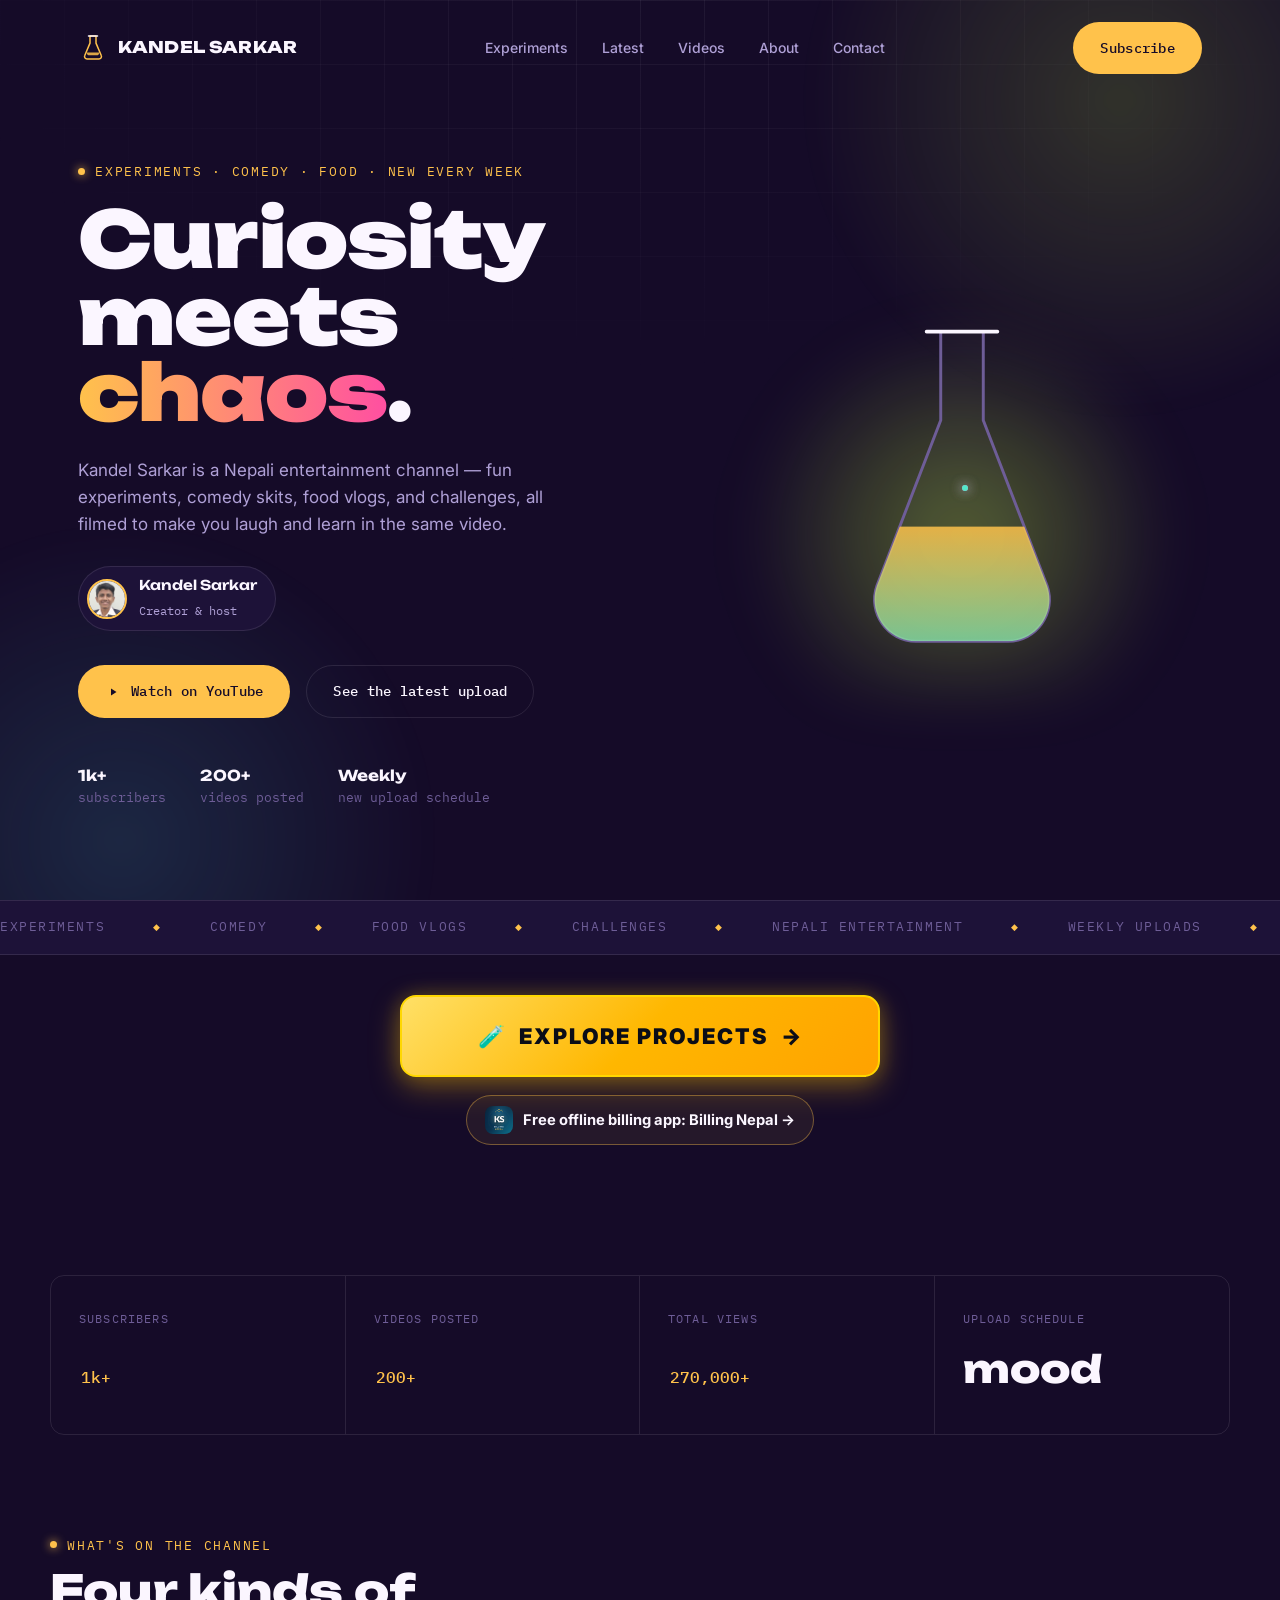
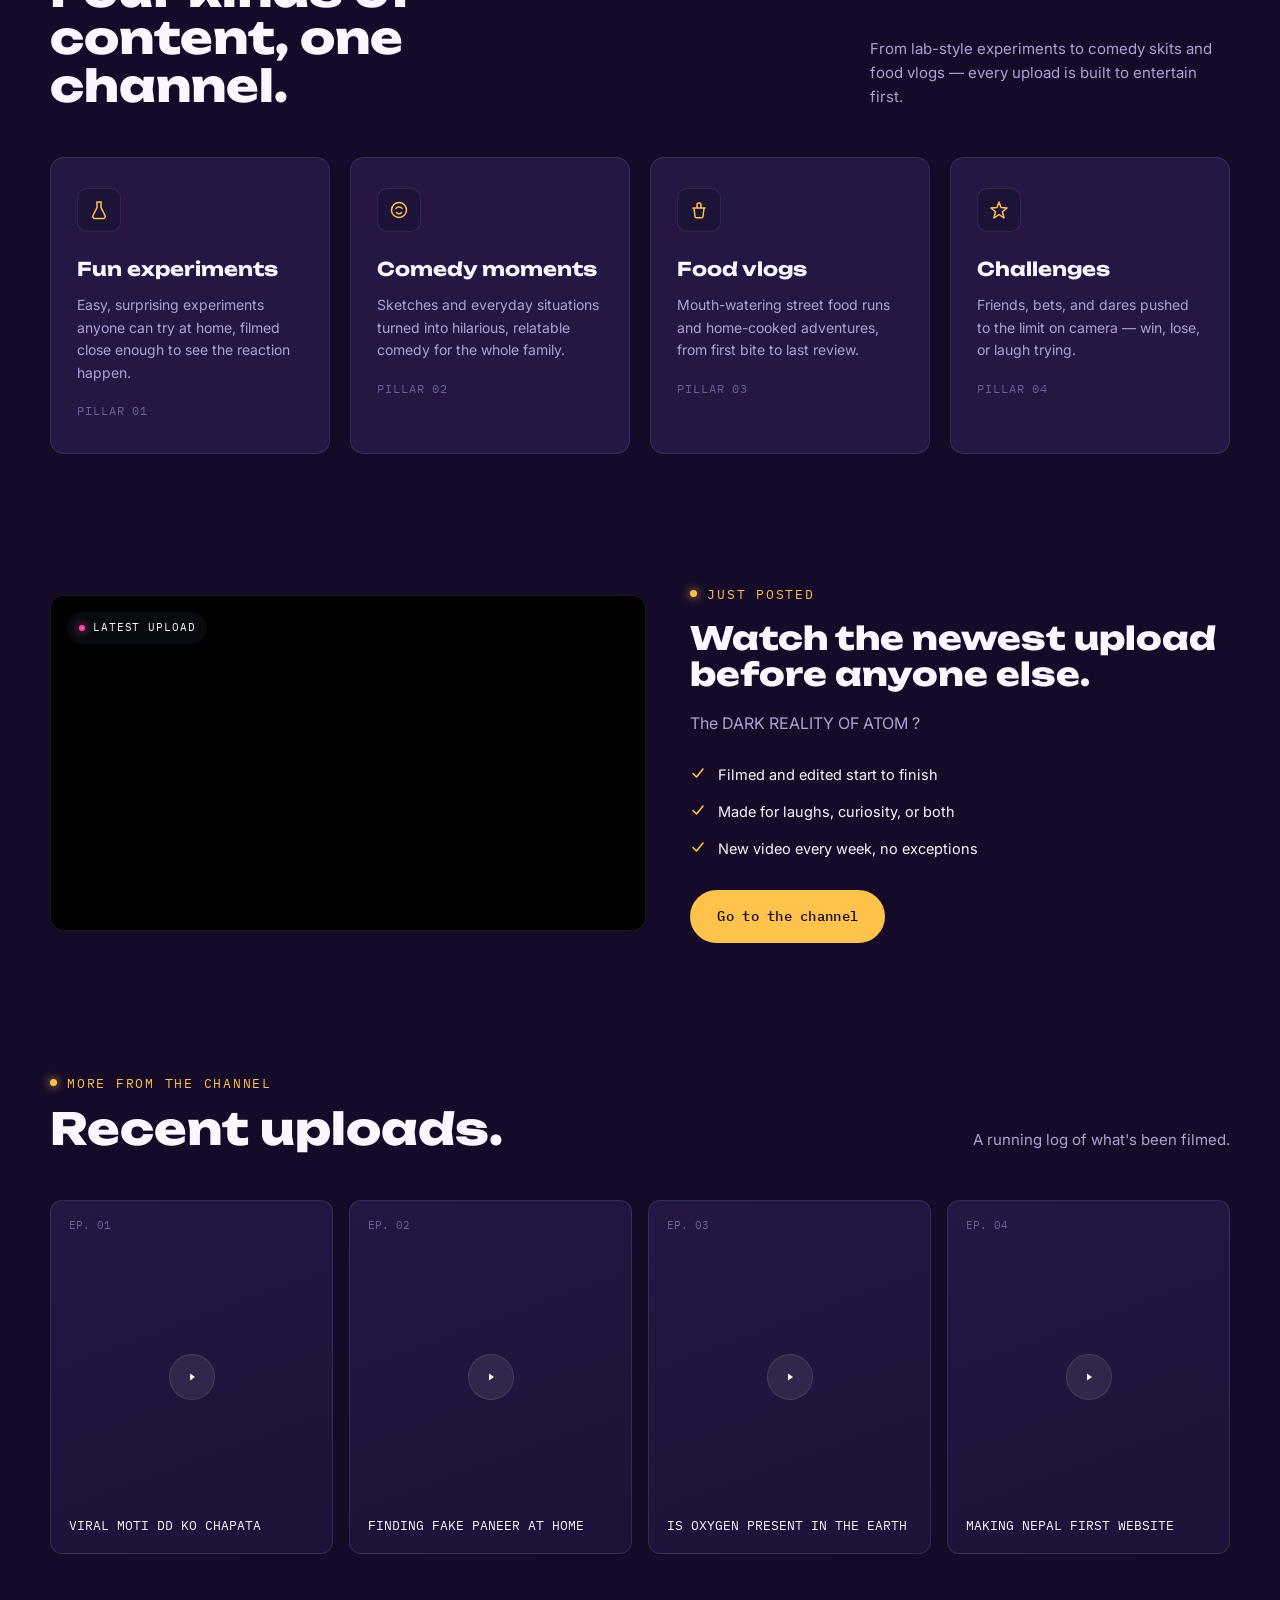
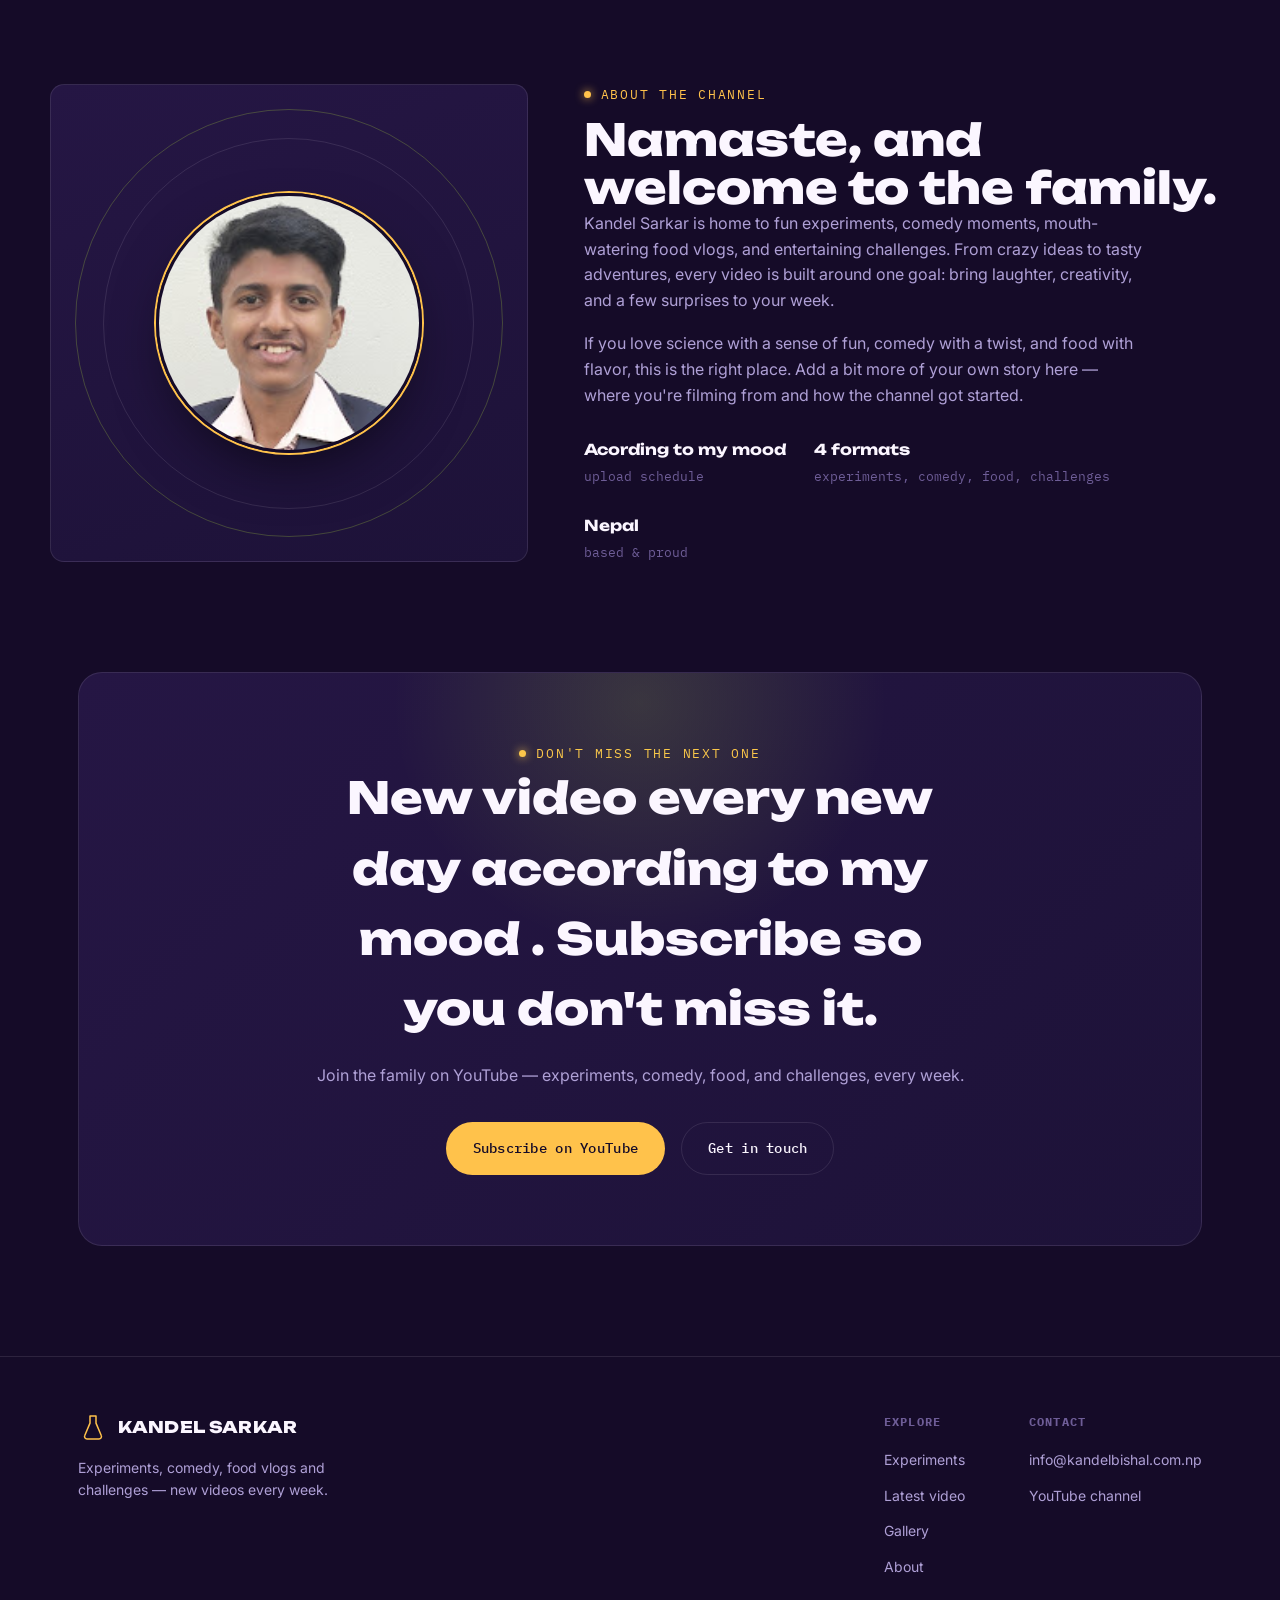
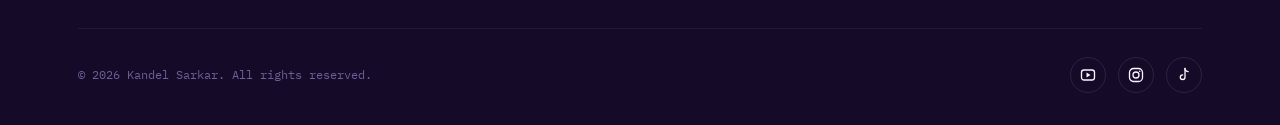
==== index.html @ dd453629 "Add Billing Nepal project links" ====
<!DOCTYPE html>
<html lang="en">
<head>
    <link rel="icon" type="image/jpeg" href="kandel-sarkar-profile.jpg">
    <meta charset="UTF-8">
    <meta name="viewport" content="width=device-width, initial-scale=1.0">

    <!-- PASTE THE SEO METADATA HERE -->
    <title>KANDEL SARKAR | Free Educational Books , YT Video  & Projects</title>
    <meta name="description" content="Official portfolio of Bishal Kandel. Access free educational PDF books, coding projects, Youtube videos updates and resources for students in Nepal.">
    <meta name="keywords" content="Bishal Kandel, kandelbishal, free educational books nepal, Bishal Kandel projects">

    <!-- Your existing links like CSS stylesheets stay here -->
    <link rel="stylesheet" href="style.css">
</head>
<body>
    <!-- Your website body content -->
</body>
</html>
<html lang="en">
<head>
<meta charset="UTF-8">
<meta name="viewport" content="width=device-width, initial-scale=1.0">
<title>Kandel Sarkar — Experiments, Comedy &amp; Food Vlogs</title>
<meta name="description" content="Kandel Sarkar — fun experiments, comedy, food vlogs and challenges, filmed weekly for a Nepali audience that loves to laugh and learn.">
<meta name="theme-color" content="#150B28">
<meta name="robots" content="index, follow">

<!-- Open Graph -->
<meta property="og:type" content="website">
<meta property="og:title" content="Kandel Sarkar — Experiments, Comedy &amp; Food Vlogs">
<meta property="og:description" content="Fun experiments, comedy, food vlogs and challenges — new videos every week.">
<meta property="og:url" content="https://www.youtube.com/@kandelsarkar">

<!-- Favicon (inline, no external request) -->
<link rel="icon" href="data:image/svg+xml,%3Csvg xmlns='http://www.w3.org/2000/svg' viewBox='0 0 40 40'%3E%3Crect width='40' height='40' rx='8' fill='%23150B28'/%3E%3Cpath d='M16 6H24V15.5L31 32C32 34.2 30.4 36.7 28 36.7H12C9.6 36.7 8 34.2 9 32L16 15.5V6Z' stroke='%23FFC24B' stroke-width='2.5' stroke-linejoin='round' fill='none'/%3E%3C/svg%3E">

<link rel="icon" type="image/jpeg" href="kandel-sarkar-profile.jpg">
<link rel="icon" type="image/jpeg" href="kandel-sarkar-profile.jpg">
<!-- Fonts -->
<link rel="preconnect" href="https://fonts.googleapis.com">
<link rel="preconnect" href="https://fonts.gstatic.com" crossorigin>
<link href="https://fonts.googleapis.com/css2?family=Unbounded:wght@400;600;800;900&family=Inter:wght@400;500;600;700&family=IBM+Plex+Mono:wght@400;500;600&display=swap" rel="stylesheet">

<!-- Structured data for search engines -->
<script type="application/ld+json">
{
  "@context": "https://schema.org",
  "@type": "Organization",
  "name": "Kandel Sarkar",
  "url": "https://www.youtube.com/@kandelsarkar",
  "sameAs": ["https://www.youtube.com/@kandelsarkar"],
  "description": "Fun experiments, comedy, food vlogs and challenges, filmed weekly for a Nepali audience."
}
</script>

<style>
  /* ============ DESIGN TOKENS ============ */
  :root{
    --ink:        #150B28;
    --ink-soft:   #1D1238;
    --ink-card:   #251644;
    --chalk:      #FBF6FF;
    --slate:      #AFA0D6;
    --slate-dim:  #6E5D97;
    --lime:       #FFC24B;
    --flame:      #FF4FA1;
    --beaker:     #4FE8C9;
    --line:       rgba(251,246,255,0.10);
    --line-soft:  rgba(251,246,255,0.06);

    --font-display: 'Unbounded', sans-serif;
    --font-body: 'Inter', sans-serif;
    --font-mono: 'IBM Plex Mono', monospace;

    --container: 1180px;
    --radius: 14px;
  }

  *{ margin:0; padding:0; box-sizing:border-box; }

  html{ scroll-behavior:smooth; }

  body{
    background:var(--ink);
    color:var(--chalk);
    font-family:var(--font-body);
    line-height:1.6;
    overflow-x:hidden;
    -webkit-font-smoothing:antialiased;
  }

  img,svg{ display:block; max-width:100%; }

  a{ color:inherit; text-decoration:none; }

  ul{ list-style:none; }

  button{ font-family:inherit; cursor:pointer; }

  ::selection{ background:var(--lime); color:var(--ink); }

  .wrap{
    max-width:var(--container);
    margin:0 auto;
    padding:0 28px;
  }

  :focus-visible{
    outline:2px solid var(--lime);
    outline-offset:3px;
    border-radius:4px;
  }

  /* subtle grid texture across the whole page */
  body::before{
    content:"";
    position:fixed; inset:0;
    background-image:
      linear-gradient(var(--line-soft) 1px, transparent 1px),
      linear-gradient(90deg, var(--line-soft) 1px, transparent 1px);
    background-size:64px 64px;
    mask-image:radial-gradient(ellipse 80% 60% at 50% 0%, #000 0%, transparent 70%);
    pointer-events:none;
    z-index:0;
  }

  section{ position:relative; z-index:1; }

  /* ============ UTILITIES ============ */
  .eyebrow{
    font-family:var(--font-mono);
    font-size:12.5px;
    letter-spacing:.14em;
    text-transform:uppercase;
    color:var(--lime);
    display:flex;
    align-items:center;
    gap:10px;
  }
  .eyebrow::before{
    content:"";
    width:7px; height:7px;
    background:var(--lime);
    border-radius:50%;
    box-shadow:0 0 10px var(--lime);
    animation:eyebrowPulse 2.2s ease-in-out infinite;
  }
  @keyframes eyebrowPulse{
    0%,100%{ opacity:1; transform:scale(1); }
    50%{ opacity:.45; transform:scale(.75); }
  }
  @media (prefers-reduced-motion: reduce){
    .eyebrow::before{ animation:none; }
  }

  .btn{
    display:inline-flex;
    align-items:center;
    gap:10px;
    padding:14px 26px;
    border-radius:999px;
    font-family:var(--font-mono);
    font-size:14px;
    font-weight:500;
    letter-spacing:.02em;
    border:1px solid transparent;
    transition:transform .25s cubic-bezier(.2,.8,.2,1), box-shadow .25s ease, background .25s ease, border-color .25s ease;
    white-space:nowrap;
  }
  .btn:hover{ transform:translateY(-2px); }
  .btn-primary{
    background:var(--lime);
    color:var(--ink);
  }
  .btn-primary:hover{ box-shadow:0 10px 30px -6px rgba(200,255,61,.5); }
  .btn-ghost{
    background:transparent;
    color:var(--chalk);
    border-color:var(--line);
  }
  .btn-ghost:hover{ border-color:var(--chalk); }

  .section-head{
    display:flex;
    justify-content:space-between;
    align-items:flex-end;
    gap:24px;
    margin-bottom:48px;
    flex-wrap:wrap;
  }
  .section-title{
    font-family:var(--font-display);
    font-weight:800;
    font-size:clamp(28px,4vw,44px);
    line-height:1.08;
    margin-top:12px;
    max-width:600px;
  }
  .section-sub{
    color:var(--slate);
    max-width:360px;
    font-size:15px;
  }

  .reveal{
    opacity:0;
    transform:translateY(28px);
    transition:opacity .7s cubic-bezier(.2,.7,.2,1), transform .7s cubic-bezier(.2,.7,.2,1);
  }
  .reveal.is-visible{ opacity:1; transform:none; }

  @media (prefers-reduced-motion: reduce){
    html{ scroll-behavior:auto; }
    *{ animation-duration:0.01ms !important; animation-iteration-count:1 !important; transition-duration:0.01ms !important; }
    .reveal{ opacity:1; transform:none; }
  }

  /* ============ NAV ============ */
  header{
    position:fixed; top:0; left:0; right:0;
    z-index:100;
    padding:22px 0;
    transition:padding .35s ease, background .35s ease, border-color .35s ease;
    border-bottom:1px solid transparent;
  }
  header.scrolled{
    padding:14px 0;
    background:rgba(10,16,24,.86);
    backdrop-filter:blur(10px);
    border-color:var(--line);
  }
  nav.wrap{
    display:flex;
    align-items:center;
    justify-content:space-between;
  }
  .logo{
    display:flex;
    align-items:center;
    gap:10px;
    font-family:var(--font-display);
    font-weight:800;
    font-size:16px;
    letter-spacing:.01em;
  }
  .logo .mark{ width:30px; height:30px; flex-shrink:0; }
  .logo .mark .liquid{ animation:slosh 3.6s ease-in-out infinite; transform-origin:center; }
  @keyframes slosh{ 0%,100%{ transform:rotate(-2deg) translateY(0);} 50%{ transform:rotate(2deg) translateY(-1px);} }

  .nav-links{
    display:flex;
    align-items:center;
    gap:34px;
    font-size:14px;
    font-weight:500;
    color:var(--slate);
  }
  .nav-links a{ position:relative; transition:color .2s ease; }
  .nav-links a:hover{ color:var(--chalk); }
  .nav-links a::after{
    content:""; position:absolute; left:0; bottom:-6px;
    width:0; height:1px; background:var(--lime);
    transition:width .25s ease;
  }
  .nav-links a:hover::after{ width:100%; }

  .nav-cta{ display:flex; align-items:center; gap:14px; }
  .burger{
    display:none;
    width:38px; height:38px;
    border:1px solid var(--line);
    border-radius:10px;
    background:transparent;
    color:var(--chalk);
    align-items:center; justify-content:center;
  }

  @media (max-width: 880px){
    .nav-links{ display:none; }
    .burger{ display:flex; }
  }

  /* ============ HERO ============ */
  .hero{
    min-height:100vh;
    display:flex;
    align-items:center;
    padding:150px 0 80px;
    position:relative;
    overflow:hidden;
  }

  .hero-glow{
    position:absolute;
    width:640px; height:640px;
    top:-220px; right:-160px;
    background:radial-gradient(circle, rgba(200,255,61,.16) 0%, transparent 70%);
    filter:blur(10px);
    pointer-events:none;
    z-index:0;
  }
  .hero-glow.two{
    top:auto; bottom:-260px; left:-200px; right:auto;
    background:radial-gradient(circle, rgba(73,214,232,.14) 0%, transparent 70%);
  }

  .hero-grid{
    display:grid;
    grid-template-columns:1.1fr .9fr;
    gap:56px;
    align-items:center;
    position:relative;
    z-index:1;
  }

  @media (max-width: 940px){
    .hero-grid{ grid-template-columns:1fr; }
    .hero{ padding-top:120px; }
  }

  .hero h1{
    font-family:var(--font-display);
    font-weight:900;
    font-size:clamp(40px, 6.4vw, 78px);
    line-height:0.98;
    letter-spacing:-.01em;
    margin:20px 0 26px;
    overflow:hidden;
  }
  .hero h1 .word{
    display:inline-block;
    opacity:0;
    transform:translateY(110%) rotate(4deg);
    animation:wordRise .8s cubic-bezier(.2,.8,.2,1) forwards;
  }
  .hero h1 .word:nth-child(1){ animation-delay:.1s; }
  .hero h1 .word:nth-child(2){ animation-delay:.22s; }
  .hero h1 .word:nth-child(3){ animation-delay:.34s; }
  @keyframes wordRise{
    to{ opacity:1; transform:translateY(0) rotate(0deg); }
  }
  .hero h1 .accent{
    display:inline-block;
    background:linear-gradient(90deg, var(--lime), var(--flame), var(--beaker), var(--lime));
    background-size:300% 100%;
    -webkit-background-clip:text;
    background-clip:text;
    color:transparent;
    animation:wordRise .8s cubic-bezier(.2,.8,.2,1) forwards, gradientShift 5s ease-in-out .9s infinite;
  }
  @keyframes gradientShift{
    0%,100%{ background-position:0% 50%; }
    50%{ background-position:100% 50%; }
  }
  @media (prefers-reduced-motion: reduce){
    .hero h1 .word, .hero h1 .accent{ animation:none; opacity:1; transform:none; }
    .hero h1 .accent{ background-position:0% 50%; }
  }
  .hero h1 .accent2{ color:var(--flame); }

  .hero p.lede{
    font-size:17px;
    color:var(--slate);
    max-width:480px;
    margin-bottom:28px;
  }

  .creator-badge{
    display:inline-flex;
    align-items:center;
    gap:12px;
    padding:8px 18px 8px 8px;
    border:1px solid var(--line);
    border-radius:999px;
    background:var(--ink-soft);
    margin-bottom:34px;
  }
  .creator-badge img{
    width:40px; height:40px;
    border-radius:50%;
    object-fit:cover;
    border:2px solid var(--lime);
  }
  .creator-badge b{
    display:block;
    font-family:var(--font-display);
    font-size:13.5px;
    font-weight:600;
  }
  .creator-badge span{
    font-family:var(--font-mono);
    font-size:11.5px;
    color:var(--slate);
  }

  .hero-actions{ display:flex; gap:16px; flex-wrap:wrap; margin-bottom:46px; }

  .hero-meta{
    display:flex;
    gap:34px;
    font-family:var(--font-mono);
    font-size:13px;
    color:var(--slate-dim);
    flex-wrap:wrap;
  }
  .hero-meta b{ color:var(--chalk); font-size:15px; display:block; font-family:var(--font-display); }

  /* --- signature: animated flask --- */
  .flask-stage{
    position:relative;
    display:flex;
    align-items:center;
    justify-content:center;
    min-height:420px;
    perspective:900px;
  }
  .flask-wrap{ position:relative; width:260px; transform-style:preserve-3d; will-change:transform; }
  .flask-wrap svg{ width:100%; height:auto; overflow:visible; }

  .bubble{
    animation:rise 4.5s ease-in infinite;
    opacity:0;
  }
  .bubble.b1{ animation-delay:.2s; }
  .bubble.b2{ animation-delay:1.4s; }
  .bubble.b3{ animation-delay:2.6s; }
  .bubble.b4{ animation-delay:.9s; }
  .bubble.b5{ animation-delay:3.3s; }
  @keyframes rise{
    0%{ transform:translateY(0) scale(.4); opacity:0; }
    12%{ opacity:.9; }
    85%{ opacity:.5; }
    100%{ transform:translateY(-150px) scale(1.15); opacity:0; }
  }

  .liquid-surface{ animation:wave 3.2s ease-in-out infinite; transform-origin:center; }
  @keyframes wave{
    0%,100%{ transform:scaleY(1) translateY(0); }
    50%{ transform:scaleY(1.04) translateY(-2px); }
  }

  .glow-ring{
    position:absolute; inset:0;
    background:radial-gradient(circle at 50% 62%, rgba(200,255,61,.35), transparent 60%);
    filter:blur(30px);
    animation:pulse 3s ease-in-out infinite;
    z-index:-1;
  }
  @keyframes pulse{ 0%,100%{ opacity:.55; } 50%{ opacity:1; } }

  .orbit-particle{
    position:absolute;
    width:6px; height:6px;
    border-radius:50%;
    background:var(--beaker);
    box-shadow:0 0 12px var(--beaker);
    animation:orbit 9s linear infinite;
  }
  .orbit-particle:nth-child(2){ animation-duration:13s; background:var(--flame); box-shadow:0 0 12px var(--flame); animation-direction:reverse; }
  @keyframes orbit{
    from{ transform:rotate(0deg) translateX(170px) rotate(0deg); }
    to{ transform:rotate(360deg) translateX(170px) rotate(-360deg); }
  }

  /* ============ MARQUEE ============ */
  .marquee-strip{
    border-top:1px solid var(--line);
    border-bottom:1px solid var(--line);
    padding:16px 0;
    background:var(--ink-soft);
    overflow:hidden;
  }
  .marquee-track{
    display:flex;
    gap:48px;
    width:max-content;
    animation:marquee 26s linear infinite;
  }
  .marquee-track span{
    font-family:var(--font-mono);
    font-size:13px;
    letter-spacing:.12em;
    text-transform:uppercase;
    color:var(--slate-dim);
    display:flex;
    align-items:center;
    gap:10px;
  }
  .marquee-track span::after{ content:"◆"; color:var(--lime); font-size:9px; margin-left:38px; }
  @keyframes marquee{ from{ transform:translateX(0); } to{ transform:translateX(-50%); } }

  /* ============ READOUT / STATS ============ */
  .readout{
    padding:90px 0 30px;
  }
  .readout-grid{
    display:grid;
    grid-template-columns:repeat(4, 1fr);
    border:1px solid var(--line);
    border-radius:var(--radius);
    overflow:hidden;
  }
  .readout-cell{
    padding:34px 28px;
    border-right:1px solid var(--line);
    position:relative;
  }
  .readout-cell:last-child{ border-right:none; }
  .readout-cell .label{
    font-family:var(--font-mono);
    font-size:11.5px;
    letter-spacing:.1em;
    text-transform:uppercase;
    color:var(--slate-dim);
    margin-bottom:10px;
  }
  .readout-cell .value{
    font-family:var(--font-display);
    font-weight:800;
    font-size:clamp(26px,3vw,38px);
    color:var(--chalk);
  }
  .readout-cell .value .unit{ font-size:16px; color:var(--lime); font-family:var(--font-mono); font-weight:500; margin-left:2px; }

  @media (max-width: 780px){
    .readout-grid{ grid-template-columns:repeat(2,1fr); }
    .readout-cell:nth-child(2){ border-right:none; }
  }

  /* ============ EXPERIMENTS / CATEGORIES ============ */
  .experiments{ padding:70px 0 110px; }

  .exp-grid{
    display:grid;
    grid-template-columns:repeat(3, 1fr);
    gap:20px;
  }
  .exp-grid-4{ grid-template-columns:repeat(4, 1fr); }
  @media (max-width: 1040px){ .exp-grid-4{ grid-template-columns:repeat(2,1fr);} }
  @media (max-width: 940px){ .exp-grid{ grid-template-columns:repeat(2,1fr);} }
  @media (max-width: 620px){ .exp-grid{ grid-template-columns:1fr;} .exp-grid-4{ grid-template-columns:1fr;} }

  .exp-card{
    background:var(--ink-card);
    border:1px solid var(--line);
    border-radius:var(--radius);
    padding:30px 26px;
    position:relative;
    overflow:hidden;
    transition:transform .35s cubic-bezier(.2,.8,.2,1), border-color .35s ease;
    will-change:transform;
  }
  .exp-card::before{
    content:"";
    position:absolute; inset:0;
    background:radial-gradient(240px circle at var(--mx,50%) var(--my,50%), rgba(200,255,61,.10), transparent 60%);
    opacity:0;
    transition:opacity .3s ease;
    pointer-events:none;
  }
  .exp-card:hover{ border-color:rgba(244,246,240,.22); }
  .exp-card:hover::before{ opacity:1; }

  .exp-icon{
    width:44px; height:44px;
    border-radius:10px;
    background:var(--ink-soft);
    border:1px solid var(--line);
    display:flex; align-items:center; justify-content:center;
    margin-bottom:22px;
    color:var(--lime);
  }
  .exp-card h3{
    font-family:var(--font-display);
    font-size:19px;
    margin-bottom:10px;
  }
  .exp-card p{
    color:var(--slate);
    font-size:14px;
  }
  .exp-tag{
    display:inline-block;
    margin-top:18px;
    font-family:var(--font-mono);
    font-size:11.5px;
    color:var(--slate-dim);
    letter-spacing:.08em;
  }

  /* ============ FEATURED VIDEO ============ */
  .featured{ padding:20px 0 110px; }
  .featured-shell{
    display:grid;
    grid-template-columns:1.05fr .95fr;
    gap:44px;
    align-items:center;
  }
  @media (max-width: 900px){ .featured-shell{ grid-template-columns:1fr; } }

  .video-frame{
    position:relative;
    border-radius:var(--radius);
    overflow:hidden;
    border:1px solid var(--line);
    aspect-ratio:16/9;
    background:#000;
  }
  .video-frame iframe{ width:100%; height:100%; border:0; }
  .video-frame .frame-tag{
    position:absolute; top:16px; left:16px;
    background:rgba(10,16,24,.7);
    backdrop-filter:blur(6px);
    padding:7px 12px;
    border-radius:999px;
    font-family:var(--font-mono);
    font-size:11px;
    letter-spacing:.08em;
    text-transform:uppercase;
    display:flex; align-items:center; gap:8px;
    z-index:2;
  }
  .frame-tag::before{ content:""; width:6px; height:6px; border-radius:50%; background:var(--flame); box-shadow:0 0 8px var(--flame); }

  .featured-copy h3{
    font-family:var(--font-display);
    font-weight:800;
    font-size:clamp(24px,3vw,32px);
    line-height:1.15;
    margin:16px 0 18px;
  }
  .featured-copy p{ color:var(--slate); margin-bottom:26px; max-width:440px; }

  .checklist{ display:flex; flex-direction:column; gap:14px; margin-bottom:30px; }
  .checklist li{
    display:flex; gap:12px; align-items:flex-start;
    font-size:14.5px; color:var(--chalk);
  }
  .checklist svg{ flex-shrink:0; margin-top:2px; color:var(--lime); }

  /* ============ GALLERY ============ */
  .gallery{ padding:20px 0 110px; }
  .gallery-grid{
    display:grid;
    grid-template-columns:repeat(4, 1fr);
    gap:16px;
  }
  @media (max-width: 940px){ .gallery-grid{ grid-template-columns:repeat(2,1fr);} }
  @media (max-width: 560px){ .gallery-grid{ grid-template-columns:1fr;} }

  .gallery-item{
    position:relative;
    border-radius:12px;
    overflow:hidden;
    aspect-ratio:4/5;
    background:linear-gradient(160deg, var(--ink-card), var(--ink-soft));
    border:1px solid var(--line);
    display:flex;
    align-items:flex-end;
    padding:18px;
    transition:transform .35s ease;
  }
  .gallery-item:hover{ transform:translateY(-4px); }
  .gallery-item .play{
    position:absolute; top:50%; left:50%;
    width:46px; height:46px;
    transform:translate(-50%,-50%);
    border-radius:50%;
    background:rgba(244,246,240,.08);
    border:1px solid var(--line);
    display:flex; align-items:center; justify-content:center;
    color:var(--chalk);
    transition:background .25s ease, transform .25s ease;
  }
  .gallery-item:hover .play{ background:var(--lime); color:var(--ink); transform:translate(-50%,-50%) scale(1.08); }
  .gallery-item .g-title{
    font-family:var(--font-mono);
    font-size:12.5px;
    color:var(--chalk);
    position:relative;
    z-index:1;
  }
  .gallery-item .g-num{
    position:absolute; top:16px; left:18px;
    font-family:var(--font-mono);
    font-size:11px;
    color:var(--slate-dim);
  }

  /* ============ ABOUT ============ */
  .about{ padding:20px 0 110px; }
  .about-shell{
    display:grid;
    grid-template-columns:.85fr 1.15fr;
    gap:56px;
    align-items:center;
  }
  @media (max-width: 900px){ .about-shell{ grid-template-columns:1fr; } }

  .about-visual{
    aspect-ratio:1/1;
    border-radius:var(--radius);
    background:linear-gradient(160deg, var(--ink-card), var(--ink-soft));
    border:1px solid var(--line);
    position:relative;
    display:flex; align-items:center; justify-content:center;
    overflow:hidden;
  }
  .avatar-ring{
    position:absolute;
    border-radius:50%;
    border:1px solid var(--line);
  }
  .avatar-ring.r1{ width:78%; height:78%; animation:spin 40s linear infinite; }
  .avatar-ring.r2{ width:90%; height:90%; border-color:rgba(200,255,61,.22); animation:spin 60s linear infinite reverse; }
  @keyframes spin{ to{ transform:rotate(360deg); } }
  .avatar-photo{
    position:relative;
    z-index:2;
    width:56%;
    aspect-ratio:1/1;
    border-radius:50%;
    object-fit:cover;
    border:3px solid var(--ink);
    box-shadow:0 0 0 2px var(--lime), 0 24px 60px -20px rgba(0,0,0,.7);
  }

  .about-copy p{ color:var(--slate); margin-bottom:18px; max-width:560px; }
  .about-copy .credentials{
    display:flex; gap:28px; margin-top:30px; flex-wrap:wrap;
  }
  .about-copy .credentials div{ font-family:var(--font-mono); font-size:12.5px; color:var(--slate-dim); }
  .about-copy .credentials b{ display:block; color:var(--chalk); font-family:var(--font-display); font-size:15px; margin-bottom:4px; }

  /* ============ CTA BANNER ============ */
  .cta-banner{
    margin:0 auto 110px;
    max-width:var(--container);
    padding:70px 60px;
    border-radius:24px;
    background:linear-gradient(135deg, var(--ink-card), var(--ink-soft));
    border:1px solid var(--line);
    text-align:center;
    position:relative;
    overflow:hidden;
  }
  .cta-banner::before{
    content:"";
    position:absolute; width:500px; height:500px;
    background:radial-gradient(circle, rgba(200,255,61,.14), transparent 70%);
    top:-220px; left:50%; transform:translateX(-50%);
  }
  .cta-banner h2{
    font-family:var(--font-display);
    font-weight:800;
    font-size:clamp(28px,4vw,44px);
    position:relative; z-index:1;
    max-width:640px;
    margin:0 auto 18px;
  }
  .cta-banner p{ color:var(--slate); position:relative; z-index:1; margin-bottom:34px; }
  .cta-banner .btn-row{ display:flex; gap:16px; justify-content:center; flex-wrap:wrap; position:relative; z-index:1; }

  @media (max-width: 640px){ .cta-banner{ padding:50px 26px; } }

  /* ============ FOOTER ============ */
  footer{
    border-top:1px solid var(--line);
    padding:56px 0 32px;
  }
  .footer-top{
    display:flex;
    justify-content:space-between;
    gap:40px;
    flex-wrap:wrap;
    margin-bottom:48px;
  }
  .footer-brand p{ color:var(--slate); max-width:280px; margin-top:14px; font-size:14px; }
  .footer-cols{ display:flex; gap:64px; flex-wrap:wrap; }
  .footer-col h4{
    font-family:var(--font-mono);
    font-size:11.5px;
    letter-spacing:.1em;
    text-transform:uppercase;
    color:var(--slate-dim);
    margin-bottom:16px;
  }
  .footer-col ul{ display:flex; flex-direction:column; gap:10px; }
  .footer-col a{ color:var(--slate); font-size:14px; transition:color .2s ease; }
  .footer-col a:hover{ color:var(--lime); }

  .footer-bottom{
    display:flex;
    justify-content:space-between;
    align-items:center;
    flex-wrap:wrap;
    gap:16px;
    padding-top:28px;
    border-top:1px solid var(--line-soft);
    font-family:var(--font-mono);
    font-size:12px;
    color:var(--slate-dim);
  }
  .socials{ display:flex; gap:12px; }
  .socials a{
    width:36px; height:36px;
    border:1px solid var(--line);
    border-radius:50%;
    display:flex; align-items:center; justify-content:center;
    color:var(--chalk);
    transition:border-color .2s ease, color .2s ease, transform .2s ease;
  }
  .socials a:hover{ border-color:var(--lime); color:var(--lime); transform:translateY(-2px); }

  /* mobile nav drawer */
  .mobile-drawer{
    position:fixed; inset:0;
    background:rgba(10,16,24,.98);
    backdrop-filter:blur(10px);
    z-index:200;
    display:flex;
    flex-direction:column;
    align-items:center;
    justify-content:center;
    gap:30px;
    transform:translateY(-100%);
    transition:transform .4s cubic-bezier(.2,.8,.2,1);
  }
  .mobile-drawer.open{ transform:translateY(0); }
  .mobile-drawer a{
    font-family:var(--font-display);
    font-size:26px;
    font-weight:600;
  }
  .mobile-drawer .close-btn{
    position:absolute; top:26px; right:28px;
    width:38px; height:38px;
    border:1px solid var(--line);
    border-radius:10px;
    display:flex; align-items:center; justify-content:center;
    background:transparent; color:var(--chalk);
  }

  /* ============ CURSOR-DRIVEN AMBIENT GLOW ============ */
  .cursor-glow{
    position:fixed;
    top:0; left:0;
    width:440px; height:440px;
    border-radius:50%;
    background:radial-gradient(circle, rgba(200,255,61,.10), rgba(73,214,232,.05) 45%, transparent 72%);
    pointer-events:none;
    z-index:4;
    transform:translate(-50%,-50%);
    will-change:transform;
    opacity:0;
    transition:opacity .4s ease;
  }
  .cursor-glow.is-active{ opacity:1; }
  @media (hover: none){ .cursor-glow{ display:none; } }

  .cursor-spark{
    position:fixed;
    top:0; left:0;
    border-radius:50%;
    pointer-events:none;
    z-index:6;
    box-shadow:0 0 6px 1px currentColor;
    animation:sparkTwinkle 850ms ease-out forwards;
  }
  .cursor-spark.is-star{
    border-radius:0;
    clip-path:polygon(50% 0%, 61% 36%, 100% 50%, 61% 64%, 50% 100%, 39% 64%, 0% 50%, 39% 36%);
  }
  @keyframes sparkTwinkle{
    0%{   transform:translate(-50%,-50%) scale(0) rotate(0deg);    opacity:1; }
    25%{  transform:translate(-50%,-50%) scale(1.15) rotate(50deg); opacity:1; }
    100%{ transform:translate(-50%,-50%) scale(0) rotate(120deg) translateY(-22px); opacity:0; }
  }
  @media (hover: none){ .cursor-spark{ display:none; } }
</style>
</head>
<body>
<div class="cursor-glow" id="cursorGlow" aria-hidden="true"></div>

<!-- ============ NAV ============ -->
<header id="siteHeader">
  <nav class="wrap">
    <a href="#top" class="logo">
      <svg class="mark" viewBox="0 0 40 40" fill="none" xmlns="http://www.w3.org/2000/svg">
        <path d="M16 4H24V13.5L31 30C32 32.2 30.4 34.7 28 34.7H12C9.6 34.7 8 32.2 9 30L16 13.5V4Z" stroke="#FFC24B" stroke-width="2" stroke-linejoin="round"/>
        <path class="liquid" d="M11.5 26H28.5L28 27.5C27.6 28.8 26.4 29.7 25 29.7H15C13.6 29.7 12.4 28.8 12 27.5L11.5 26Z" fill="#FFC24B" opacity="0.85"/>
        <line x1="14" y1="4" x2="26" y2="4" stroke="#FBF6FF" stroke-width="2" stroke-linecap="round"/>
      </svg>
      KANDEL&nbsp;SARKAR
    </a>
    <ul class="nav-links">
      <li><a href="#experiments">Experiments</a></li>
      <li><a href="#featured">Latest</a></li>
      <li><a href="#gallery">Videos</a></li>
      <li><a href="#about">About</a></li>
      <li><a href="#contact">Contact</a></li>
    </ul>
    <div class="nav-cta">
      <a class="btn btn-primary" href="https://youtube.com/@kandelsarkar" target="_blank" rel="noopener noreferrer">Subscribe</a>
      <button class="burger" id="burgerBtn" aria-label="Open menu" aria-expanded="false">
        <svg width="18" height="18" viewBox="0 0 18 18" fill="none"><path d="M1 4H17M1 9H17M1 14H17" stroke="currentColor" stroke-width="1.6" stroke-linecap="round"/></svg>
      </button>
    </div>
  </nav>
</header>

<div class="mobile-drawer" id="mobileDrawer">
  <button class="close-btn" id="closeDrawerBtn" aria-label="Close menu">
    <svg width="16" height="16" viewBox="0 0 16 16" fill="none"><path d="M1 1L15 15M15 1L1 15" stroke="currentColor" stroke-width="1.6" stroke-linecap="round"/></svg>
  </button>
  <a href="#experiments">Experiments</a>
  <a href="#featured">Latest</a>
  <a href="#gallery">Videos</a>
  <a href="#about">About</a>
  <a href="#contact">Contact</a>
</div>

<!-- ============ HERO ============ -->
<section class="hero" id="top">
  <div class="hero-glow"></div>
  <div class="hero-glow two"></div>
  <div class="wrap hero-grid">
    <div>
      <div class="eyebrow">EXPERIMENTS · COMEDY · FOOD · NEW EVERY WEEK</div>
      <h1><span class="word">Curiosity</span> <span class="word">meets</span> <span class="accent">chaos</span>.</h1>
      <p class="lede">Kandel Sarkar is a Nepali entertainment channel — fun experiments, comedy skits, food vlogs, and challenges, all filmed to make you laugh and learn in the same video.</p>
      <div class="creator-badge">
        <img src="kandel-sarkar-profile.jpg" alt="Kandel Sarkar, channel creator" width="40" height="40">
        <div>
          <b>Kandel Sarkar</b>
          <span>Creator &amp; host</span>
        </div>
      </div>
      <div class="hero-actions">
        <a class="btn btn-primary" href="https://youtube.com/@kandelsarkar" target="_blank" rel="noopener noreferrer">
          <svg width="16" height="16" viewBox="0 0 16 16" fill="none"><path d="M6 4.5L11.5 8L6 11.5V4.5Z" fill="currentColor"/></svg>
          Watch on YouTube
        </a>
        <a class="btn btn-ghost" href="#featured">
          See the latest upload
        </a>
      </div>
      <div class="hero-meta">
        <div><b id="statSubs">1k+</b>subscribers</div>
        <div><b id="statVideos">200+</b>videos posted</div>
        <div><b>Weekly</b>new upload schedule</div>
      </div>
    </div>

    <div class="flask-stage">
      <div class="glow-ring"></div>
      <div class="orbit-particle" style="top:50%; left:50%;"></div>
      <div class="orbit-particle" style="top:50%; left:50%;"></div>
      <div class="flask-wrap">
        <svg viewBox="0 0 220 300" fill="none" xmlns="http://www.w3.org/2000/svg">
          <defs>
            <clipPath id="flaskClip">
              <path d="M92 20H128V95L182 235C190 258 173 282 149 282H71C47 282 30 258 38 235L92 95V20Z"/>
            </clipPath>
            <linearGradient id="liquidGrad" x1="0" y1="0" x2="0" y2="1">
              <stop offset="0%" stop-color="#FFC24B"/>
              <stop offset="100%" stop-color="#4FE8C9"/>
            </linearGradient>
          </defs>
          <path d="M92 20H128V95L182 235C190 258 173 282 149 282H71C47 282 30 258 38 235L92 95V20Z" stroke="#6E5D97" stroke-width="2.5" fill="rgba(251,246,255,0.02)"/>
          <g clip-path="url(#flaskClip)">
            <rect class="liquid-surface" x="20" y="185" width="180" height="140" fill="url(#liquidGrad)" opacity="0.85"/>
            <circle class="bubble b1" cx="95" cy="230" r="5" fill="#FBF6FF"/>
            <circle class="bubble b2" cx="115" cy="245" r="3.5" fill="#FBF6FF"/>
            <circle class="bubble b3" cx="105" cy="255" r="4.5" fill="#FBF6FF"/>
            <circle class="bubble b4" cx="128" cy="235" r="3" fill="#FBF6FF"/>
            <circle class="bubble b5" cx="88" cy="250" r="4" fill="#FBF6FF"/>
          </g>
          <line x1="80" y1="20" x2="140" y2="20" stroke="#FBF6FF" stroke-width="3" stroke-linecap="round"/>
        </svg>
      </div>
    </div>
  </div>
</section>

<!-- ============ MARQUEE ============ -->
<div class="marquee-strip">
  <div class="marquee-track">
    <span>Experiments</span><span>Comedy</span><span>Food Vlogs</span><span>Challenges</span><span>Nepali Entertainment</span><span>Weekly Uploads</span>
    <span>Experiments</span><span>Comedy</span><span>Food Vlogs</span><span>Challenges</span><span>Nepali Entertainment</span><span>Weekly Uploads</span>
  </div>
</div>
<!-- ================= CENTERED 3D GOLDEN PROJECT BUTTON ================= -->
<div class="project-btn-wrapper">
  <a href="projects.html" class="gold-project-btn" id="projectBtn">
    <span class="btn-glow"></span>
    <span class="btn-text">
      <span class="btn-icon">🧪</span> EXPLORE PROJECTS <span class="btn-arrow">→</span>
    </span>
  </a>
  <a href="https://kandelsarkar-lab.github.io/offline-billing-nepal/" class="billing-link" target="_blank" rel="noopener noreferrer">
    <img src="billing-nepal-icon.png" alt="" width="28" height="28">
    Free offline billing app: Billing Nepal →
  </a>
</div>

<style>
  /* Container to handle perfect centering */
  .project-btn-wrapper {
    display: flex;
    flex-direction: column;
    justify-content: center;
    align-items: center;
    gap: 18px;
    width: 100%;
    padding: 40px 20px;
    box-sizing: border-box;
  }

  .billing-link {
    display: inline-flex;
    align-items: center;
    gap: 10px;
    padding: 10px 18px;
    border: 1px solid rgba(255, 194, 75, 0.38);
    border-radius: 999px;
    background: rgba(255, 194, 75, 0.07);
    color: #FBF6FF;
    font-size: 0.92rem;
    font-weight: 700;
    text-decoration: none;
    transition: transform 0.2s ease, border-color 0.2s ease, color 0.2s ease, background 0.2s ease;
  }

  .billing-link img {
    width: 28px;
    height: 28px;
    border-radius: 8px;
    display: block;
  }

  .billing-link:hover {
    transform: translateY(-2px);
    border-color: #FFC24B;
    color: #FFC24B;
    background: rgba(255, 194, 75, 0.12);
  }

  /* Large Professional Button */
  .gold-project-btn {
    position: relative;
    display: inline-flex;
    align-items: center;
    justify-content: center;
    width: 100%;
    max-width: 480px; /* Big prominence on desktop */
    padding: 22px 40px; /* Generous padding */
    font-size: 1.35rem;
    font-weight: 900;
    letter-spacing: 2px;
    color: #0b0d17; /* Dark text contrast */
    background: linear-gradient(135deg, #ffe066 0%, #ffb700 50%, #ffa200 100%);
    border: 2px solid #ffd700;
    border-radius: 16px;
    text-decoration: none;
    cursor: pointer;
    overflow: hidden;
    box-shadow: 0 10px 30px rgba(255, 183, 0, 0.35), 0 0 20px rgba(255, 215, 0, 0.2);
    transition: transform 0.15s ease-out, box-shadow 0.25s ease-out, border-color 0.25s ease;
    transform-style: preserve-3d;
    perspective: 1000px;
  }

  /* Interactive Spotlight Glow */
  .btn-glow {
    position: absolute;
    top: 0;
    left: 0;
    width: 100%;
    height: 100%;
    background: radial-gradient(circle at var(--mouse-x, 50%) var(--mouse-y, 50%), rgba(255, 255, 255, 0.7) 0%, transparent 60%);
    opacity: 0;
    pointer-events: none;
    transition: opacity 0.3s ease;
  }

  /* Hover States */
  .gold-project-btn:hover .btn-glow {
    opacity: 1;
  }

  .gold-project-btn:hover {
    box-shadow: 0 20px 45px rgba(255, 183, 0, 0.55), 0 0 30px rgba(255, 224, 102, 0.8);
    border-color: #ffffff;
  }

  /* Button Content Formatting */
  .btn-text {
    position: relative;
    z-index: 2;
    display: flex;
    align-items: center;
    gap: 12px;
    pointer-events: none;
  }

  .btn-arrow {
    transition: transform 0.2s ease;
  }

  .gold-project-btn:hover .btn-arrow {
    transform: translateX(6px);
  }

  /* Click Animation */
  .gold-project-btn:active {
    transform: scale(0.95) !important;
  }

  /* Responsive sizing for smaller mobile screens */
  @media (max-width: 480px) {
    .gold-project-btn {
      font-size: 1.1rem;
      padding: 18px 24px;
    }
  }
</style>

<script>
  const btn = document.getElementById('projectBtn');

  if (btn) {
    btn.addEventListener('mousemove', (e) => {
      const rect = btn.getBoundingClientRect();
      const x = e.clientX - rect.left; 
      const y = e.clientY - rect.top;

      btn.style.setProperty('--mouse-x', `${x}px`);
      btn.style.setProperty('--mouse-y', `${y}px`);

      const centerX = rect.width / 2;
      const centerY = rect.height / 2;
      const rotateX = ((y - centerY) / centerY) * -14; 
      const rotateY = ((x - centerX) / centerX) * 14;  

      btn.style.transform = `perspective(1000px) rotateX(${rotateX}deg) rotateY(${rotateY}deg) scale3d(1.03, 1.03, 1.03)`;
    });

    btn.addEventListener('mouseleave', () => {
      btn.style.transform = 'perspective(1000px) rotateX(0deg) rotateY(0deg) scale3d(1, 1, 1)';
    });
  }
</script>
<!-- ================= END BUTTON ================= -->
  
  
<!-- ============ READOUT ============ -->
<section class="readout wrap">
  <div class="readout-grid reveal">
    <div class="readout-cell">
      <div class="label">Subscribers</div>
      <div class="value"><span class="unit">1k+</span></div>
    </div>
    <div class="readout-cell">
      <div class="label">Videos posted</div>
      <div class="value"><span class="unit">200+</span></div>
    </div>
    <div class="readout-cell">
      <div class="label">Total views</div>
      <div class="value"><span class="unit">270,000+</span></div>
    </div>
    <div class="readout-cell">
      <div class="label">Upload schedule</div>
      <div class="value"> mood </div>
    </div>
  </div>
</section>

<!-- ============ EXPERIMENT CATEGORIES ============ -->
<section class="experiments wrap" id="experiments">
  <div class="section-head reveal">
    <div>
      <div class="eyebrow">WHAT'S ON THE CHANNEL</div>
      <div class="section-title">Four kinds of content, one channel.</div>
    </div>
    <p class="section-sub">From lab-style experiments to comedy skits and food vlogs — every upload is built to entertain first.</p>
  </div>

  <div class="exp-grid exp-grid-4">
    <div class="exp-card reveal">
      <div class="exp-icon"><svg width="20" height="20" viewBox="0 0 20 20" fill="none"><path d="M8 2H12V7.5L16 15.5C16.7 17 15.6 18.5 14 18.5H6C4.4 18.5 3.3 17 4 15.5L8 7.5V2Z" stroke="currentColor" stroke-width="1.5"/></svg></div>
      <h3>Fun experiments</h3>
      <p>Easy, surprising experiments anyone can try at home, filmed close enough to see the reaction happen.</p>
      <span class="exp-tag">PILLAR 01</span>
    </div>
    <div class="exp-card reveal">
      <div class="exp-icon"><svg width="20" height="20" viewBox="0 0 20 20" fill="none"><circle cx="10" cy="10" r="7.5" stroke="currentColor" stroke-width="1.5"/><path d="M7 8.5C7.5 7.5 8.6 7 10 7C11.4 7 12.5 7.5 13 8.5M7.5 12.5C8.2 13.4 9 13.8 10 13.8C11 13.8 11.8 13.4 12.5 12.5" stroke="currentColor" stroke-width="1.5" stroke-linecap="round"/></svg></div>
      <h3>Comedy moments</h3>
      <p>Sketches and everyday situations turned into hilarious, relatable comedy for the whole family.</p>
      <span class="exp-tag">PILLAR 02</span>
    </div>
    <div class="exp-card reveal">
      <div class="exp-icon"><svg width="20" height="20" viewBox="0 0 20 20" fill="none"><path d="M4 8H16M5 8L6 16.5C6.1 17.3 6.8 17.8 7.6 17.8H12.4C13.2 17.8 13.9 17.3 14 16.5L15 8M8 8V4.5C8 3.7 8.7 3 9.5 3H10.5C11.3 3 12 3.7 12 4.5V8" stroke="currentColor" stroke-width="1.5" stroke-linecap="round" stroke-linejoin="round"/></svg></div>
      <h3>Food vlogs</h3>
      <p>Mouth-watering street food runs and home-cooked adventures, from first bite to last review.</p>
      <span class="exp-tag">PILLAR 03</span>
    </div>
    <div class="exp-card reveal">
      <div class="exp-icon"><svg width="20" height="20" viewBox="0 0 20 20" fill="none"><path d="M10 2L12 7.5L18 8L13.5 11.8L15 18L10 14.5L5 18L6.5 11.8L2 8L8 7.5L10 2Z" stroke="currentColor" stroke-width="1.5" stroke-linejoin="round"/></svg></div>
      <h3>Challenges</h3>
      <p>Friends, bets, and dares pushed to the limit on camera — win, lose, or laugh trying.</p>
      <span class="exp-tag">PILLAR 04</span>
    </div>
  </div>
</section>

<!-- ============ FEATURED VIDEO ============ -->
<section class="featured wrap" id="featured">
  <div class="featured-shell">
    <div class="video-frame reveal">
      <span class="frame-tag">Latest upload</span>
      <https://youtu.be/SKQ6wJ4nU6U?si=8Xu-JGcO2RucVEs4>
      <iframe src="https://youtu.be/9alxIO-nMCk?si=VmhZfV5KJnEVgo3I" title="Latest video from Kandel Sarkar" loading="lazy" allow="accelerometer; autoplay; clipboard-write; encrypted-media; gyroscope; picture-in-picture" allowfullscreen></iframe>
    </div>
    <div class="featured-copy reveal">
      <div class="eyebrow">JUST POSTED</div>
      <h3>Watch the newest upload before anyone else.</h3>
      <p>The DARK REALITY OF ATOM ?</p>
      <ul class="checklist">
        <li><svg width="16" height="16" viewBox="0 0 16 16" fill="none"><path d="M3 8.5L6.5 12L13 4" stroke="currentColor" stroke-width="1.6" stroke-linecap="round" stroke-linejoin="round"/></svg>Filmed and edited start to finish</li>
        <li><svg width="16" height="16" viewBox="0 0 16 16" fill="none"><path d="M3 8.5L6.5 12L13 4" stroke="currentColor" stroke-width="1.6" stroke-linecap="round" stroke-linejoin="round"/></svg>Made for laughs, curiosity, or both</li>
        <li><svg width="16" height="16" viewBox="0 0 16 16" fill="none"><path d="M3 8.5L6.5 12L13 4" stroke="currentColor" stroke-width="1.6" stroke-linecap="round" stroke-linejoin="round"/></svg>New video every week, no exceptions</li>
      </ul>
      <a class="btn btn-primary" href="https://youtu.be/wjW6yKTuyHw?si=RRqm-CdNXFQGuvxk" target="_blank" rel="noopener noreferrer">Go to the channel</a>
    </div>
  </div>
</section>

<!-- ============ GALLERY ============ -->
<section class="gallery wrap" id="gallery">
  <div class="section-head reveal">
    <div>
      <div class="eyebrow">MORE FROM THE CHANNEL</div>
      <div class="section-title">Recent uploads.</div>
    </div>
    <p class="section-sub">A running log of what's been filmed.</p>
  </div>
  <div class="gallery-grid">
    <a class="gallery-item reveal" href="https://youtube.com/shorts/a5CPQ7vg6_Q?si=varilHwVv_zgxS__" target="_blank" rel="noopener noreferrer">
      <span class="g-num">EP. 01</span>
      <span class="play"><svg width="14" height="14" viewBox="0 0 14 14" fill="none"><path d="M5 3.5L10 7L5 10.5V3.5Z" fill="currentColor"/></svg></span>
      <span class="g-title">VIRAL MOTI DD KO CHAPATA </span>
    </a>
    <a class="gallery-item reveal" href="https://youtube.com/shorts/f4PD_HUEUcA?si=LML4SpVV9l4N1CyT" target="_blank" rel="noopener noreferrer">
      <span class="g-num">EP. 02</span>
      <span class="play"><svg width="14" height="14" viewBox="0 0 14 14" fill="none"><path d="M5 3.5L10 7L5 10.5V3.5Z" fill="currentColor"/></svg></span>
      <span class="g-title">FINDING FAKE PANEER AT HOME </span>
    </a>
    <a class="gallery-item reveal" href="https://youtube.com/shorts/gfew70UC0TQ?si=ML50CDBuwD0rp0vW" target="_blank" rel="noopener noreferrer">
      <span class="g-num">EP. 03</span>
      <span class="play"><svg width="14" height="14" viewBox="0 0 14 14" fill="none"><path d="M5 3.5L10 7L5 10.5V3.5Z" fill="currentColor"/></svg></span>
      <span class="g-title">IS OXYGEN PRESENT IN THE EARTH </span>
    </a>
    <a class="gallery-item reveal" href="https://youtube.com/shorts/MFMMK_HZb_E?si=71ywZL7Z_CCNSDFZ" target="_blank" rel="noopener noreferrer">
      <span class="g-num">EP. 04</span>
      <span class="play"><svg width="14" height="14" viewBox="0 0 14 14" fill="none"><path d="M5 3.5L10 7L5 10.5V3.5Z" fill="currentColor"/></svg></span>
      <span class="g-title">MAKING NEPAL FIRST WEBSITE </span>
    </a>
  </div>
</section>

<!-- ============ ABOUT ============ -->
<section class="about wrap" id="about">
  <div class="about-shell">
    <div class="about-visual reveal">
      <div class="avatar-ring r1"></div>
      <div class="avatar-ring r2"></div>
      <img class="avatar-photo" src="kandel-sarkar-profile.jpg" alt="Kandel Sarkar, creator of the channel" width="260" height="260">
    </div>
    <div class="about-copy reveal">
      <div class="eyebrow">ABOUT THE CHANNEL</div>
      <h3 class="section-title" style="max-width:none;">Namaste, and welcome to the family.</h3>
      <p>Kandel Sarkar is home to fun experiments, comedy moments, mouth-watering food vlogs, and entertaining challenges. From crazy ideas to tasty adventures, every video is built around one goal: bring laughter, creativity, and a few surprises to your week.</p>
      <p>If you love science with a sense of fun, comedy with a twist, and food with flavor, this is the right place. Add a bit more of your own story here — where you're filming from and how the channel got started.</p>
      <div class="credentials">
        <div><b>Acording to my mood </b>upload schedule</div>
        <div><b>4 formats</b>experiments, comedy, food, challenges</div>
        <div><b>Nepal</b>based &amp; proud</div>
      </div>
    </div>
  </div>
</section>

<!-- ============ CTA BANNER ============ -->
<section class="wrap">
  <div class="cta-banner reveal">
    <div class="eyebrow" style="justify-content:center;">DON'T MISS THE NEXT ONE</div>
    <h2>New video every new day according to my mood . Subscribe so you don't miss it.</h2>
    <p>Join the family on YouTube — experiments, comedy, food, and challenges, every week.</p>
    <div class="btn-row">
      <a class="btn btn-primary" href="https://youtube.com/@kandelsarkar" target="_blank" rel="noopener noreferrer">Subscribe on YouTube</a>
      <a class="btn btn-ghost" href="#contact">Get in touch</a>
    </div>
  </div>
</section>

<!-- ============ FOOTER ============ -->
<footer id="contact">
  <div class="wrap">
    <div class="footer-top">
      <div class="footer-brand">
        <a href="#top" class="logo">
          <svg class="mark" viewBox="0 0 40 40" fill="none"><path d="M16 4H24V13.5L31 30C32 32.2 30.4 34.7 28 34.7H12C9.6 34.7 8 32.2 9 30L16 13.5V4Z" stroke="#FFC24B" stroke-width="2" stroke-linejoin="round"/></svg>
          KANDEL&nbsp;SARKAR
        </a>
        <p>Experiments, comedy, food vlogs and challenges — new videos every week.</p>
      </div>
      <div class="footer-cols">
        <div class="footer-col">
          <h4>Explore</h4>
          <ul>
            <li><a href="#experiments">Experiments</a></li>
            <li><a href="#featured">Latest video</a></li>
            <li><a href="#gallery">Gallery</a></li>
            <li><a href="#about">About</a></li>
          </ul>
        </div>
        <div class="footer-col">
          <h4>Contact</h4>
          <ul>
            <li><a href="mailto:info@kandelbishal.com.np">info@kandelbishal.com.np</a></li>
            <li><a href="https://youtube.com/@kandelsarkar" target="_blank" rel="noopener noreferrer">YouTube channel</a></li>
          </ul>
        </div>
      </div>
    </div>
    <div class="footer-bottom">
      <span>© <span id="year"></span> Kandel Sarkar. All rights reserved.</span>
      <div class="socials">
        <a href="https://youtube.com/@kandelsarkar" target="_blank" rel="noopener noreferrer" aria-label="YouTube"><svg width="16" height="16" viewBox="0 0 16 16" fill="none"><path d="M6.5 5.5L10.5 8L6.5 10.5V5.5Z" fill="currentColor"/><rect x="1.5" y="3" width="13" height="10" rx="2.5" stroke="currentColor" stroke-width="1.3"/></svg></a>
        <a href="#" aria-label="Instagram"><svg width="16" height="16" viewBox="0 0 16 16" fill="none"><rect x="1.5" y="1.5" width="13" height="13" rx="4" stroke="currentColor" stroke-width="1.3"/><circle cx="8" cy="8" r="3" stroke="currentColor" stroke-width="1.3"/><circle cx="11.7" cy="4.3" r="0.8" fill="currentColor"/></svg></a>
        <a href="#" aria-label="TikTok"><svg width="16" height="16" viewBox="0 0 16 16" fill="none"><path d="M9 1.5V10.2C9 11.5 8 12.5 6.7 12.5C5.4 12.5 4.3 11.5 4.3 10.2C4.3 8.9 5.4 7.8 6.7 7.8" stroke="currentColor" stroke-width="1.3" stroke-linecap="round"/><path d="M9 1.5C9 3.2 10.5 4.6 12.2 4.6" stroke="currentColor" stroke-width="1.3" stroke-linecap="round"/></svg></a>
      </div>
    </div>
  </div>
</footer>

<script>
(function(){
  "use strict";

  // ---- Year ----
  var yearEl = document.getElementById('year');
  if (yearEl) yearEl.textContent = new Date().getFullYear();

  // ---- Header scroll state ----
  var header = document.getElementById('siteHeader');
  var onScroll = function(){
    if (window.scrollY > 40) header.classList.add('scrolled');
    else header.classList.remove('scrolled');
  };
  window.addEventListener('scroll', onScroll, { passive: true });
  onScroll();

  // ---- Mobile drawer ----
  var burger = document.getElementById('burgerBtn');
  var drawer = document.getElementById('mobileDrawer');
  var closeBtn = document.getElementById('closeDrawerBtn');

  function openDrawer(){
    drawer.classList.add('open');
    burger.setAttribute('aria-expanded', 'true');
    document.body.style.overflow = 'hidden';
  }
  function closeDrawer(){
    drawer.classList.remove('open');
    burger.setAttribute('aria-expanded', 'false');
    document.body.style.overflow = '';
  }
  if (burger) burger.addEventListener('click', openDrawer);
  if (closeBtn) closeBtn.addEventListener('click', closeDrawer);
  drawer.querySelectorAll('a').forEach(function(a){
    a.addEventListener('click', closeDrawer);
  });

  // ---- Scroll reveal ----
  var revealEls = document.querySelectorAll('.reveal');
  if ('IntersectionObserver' in window){
    var io = new IntersectionObserver(function(entries){
      entries.forEach(function(entry){
        if (entry.isIntersecting){
          entry.target.classList.add('is-visible');
          io.unobserve(entry.target);
        }
      });
    }, { threshold: 0.15 });
    revealEls.forEach(function(el){ io.observe(el); });
  } else {
    revealEls.forEach(function(el){ el.classList.add('is-visible'); });
  }

  // ---- Mouse-driven animation: cursor glow + parallax + card tilt ----
  var reducedMotion = window.matchMedia('(prefers-reduced-motion: reduce)').matches;
  var supportsHover = window.matchMedia('(hover: hover)').matches;
  var cursorGlow = document.getElementById('cursorGlow');
  var heroGlowEls = document.querySelectorAll('.hero-glow');
  var flaskWrap = document.querySelector('.flask-wrap');

  if (supportsHover && !reducedMotion) {
    var targetX = window.innerWidth / 2;
    var targetY = window.innerHeight / 2;
    var curX = targetX;
    var curY = targetY;
    var hasMoved = false;

    var sparkColors = ['var(--lime)', 'var(--flame)', 'var(--beaker)'];
    var lastSparkX = targetX;
    var lastSparkY = targetY;
    var lastSparkTime = 0;
    var activeSparks = 0;
    var MAX_SPARKS = 26;

    function spawnSpark(x, y){
      if (activeSparks >= MAX_SPARKS) return;
      var spark = document.createElement('span');
      spark.className = 'cursor-spark' + (Math.random() > 0.55 ? ' is-star' : '');
      var size = 4 + Math.random() * 5;
      spark.style.width = size + 'px';
      spark.style.height = size + 'px';
      spark.style.left = (x + (Math.random() * 20 - 10)) + 'px';
      spark.style.top = (y + (Math.random() * 20 - 10)) + 'px';
      var color = sparkColors[Math.floor(Math.random() * sparkColors.length)];
      spark.style.background = color;
      spark.style.color = color;
      document.body.appendChild(spark);
      activeSparks++;
      spark.addEventListener('animationend', function(){
        spark.remove();
        activeSparks--;
      }, { once: true });
    }

    window.addEventListener('mousemove', function(e){
      targetX = e.clientX;
      targetY = e.clientY;
      if (!hasMoved){
        hasMoved = true;
        curX = targetX;
        curY = targetY;
        if (cursorGlow) cursorGlow.classList.add('is-active');
      }

      var now = performance.now();
      var dist = Math.hypot(targetX - lastSparkX, targetY - lastSparkY);
      if (dist > 24 && now - lastSparkTime > 40){
        spawnSpark(targetX, targetY);
        lastSparkX = targetX;
        lastSparkY = targetY;
        lastSparkTime = now;
      }
    }, { passive: true });

    function tick(){
      curX += (targetX - curX) * 0.12;
      curY += (targetY - curY) * 0.12;

      if (cursorGlow){
        cursorGlow.style.transform = 'translate(' + curX + 'px,' + curY + 'px) translate(-50%,-50%)';
      }

      if (window.innerWidth > 0 && window.innerHeight > 0){
        var dx = (curX / window.innerWidth) - 0.5;
        var dy = (curY / window.innerHeight) - 0.5;

        if (heroGlowEls[0]) heroGlowEls[0].style.transform = 'translate(' + (dx * 36) + 'px,' + (dy * 36) + 'px)';
        if (heroGlowEls[1]) heroGlowEls[1].style.transform = 'translate(' + (dx * -26) + 'px,' + (dy * -26) + 'px)';
        if (flaskWrap) flaskWrap.style.transform = 'rotateY(' + (dx * 16) + 'deg) rotateX(' + (dy * -16) + 'deg)';
      }

      requestAnimationFrame(tick);
    }
    requestAnimationFrame(tick);
  }

  // ---- Card cursor-glow + tilt (desktop only, cheap) ----
  var cards = document.querySelectorAll('.exp-card');
  if (supportsHover){
    cards.forEach(function(card){
      card.addEventListener('mousemove', function(e){
        var rect = card.getBoundingClientRect();
        var px = (e.clientX - rect.left) / rect.width;
        var py = (e.clientY - rect.top) / rect.height;
        card.style.setProperty('--mx', (e.clientX - rect.left) + 'px');
        card.style.setProperty('--my', (e.clientY - rect.top) + 'px');
        if (!reducedMotion){
          var rotX = (0.5 - py) * 8;
          var rotY = (px - 0.5) * 8;
          card.style.transform = 'perspective(700px) rotateX(' + rotX + 'deg) rotateY(' + rotY + 'deg) translateY(-6px)';
        }
      });
      card.addEventListener('mouseleave', function(){
        card.style.transform = '';
      });
    });
  }
})();
</script>
</body>
</html>
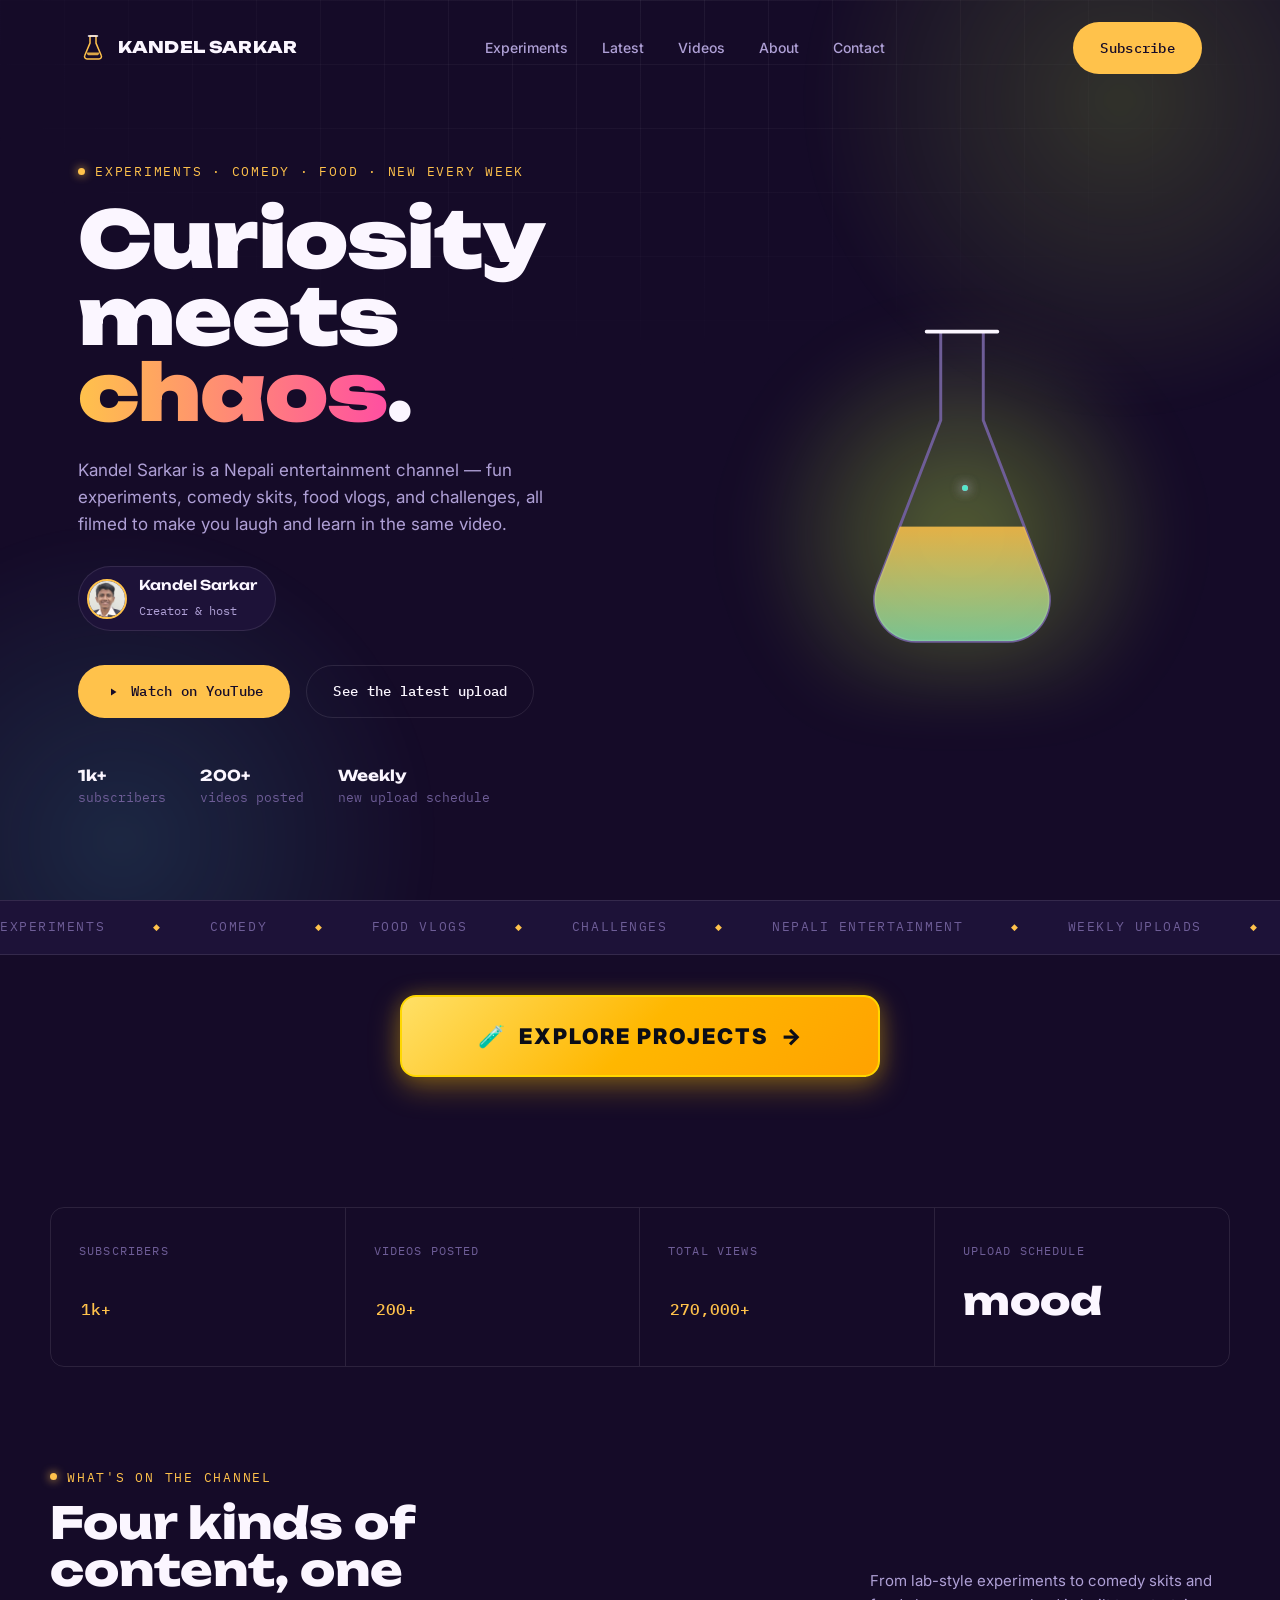
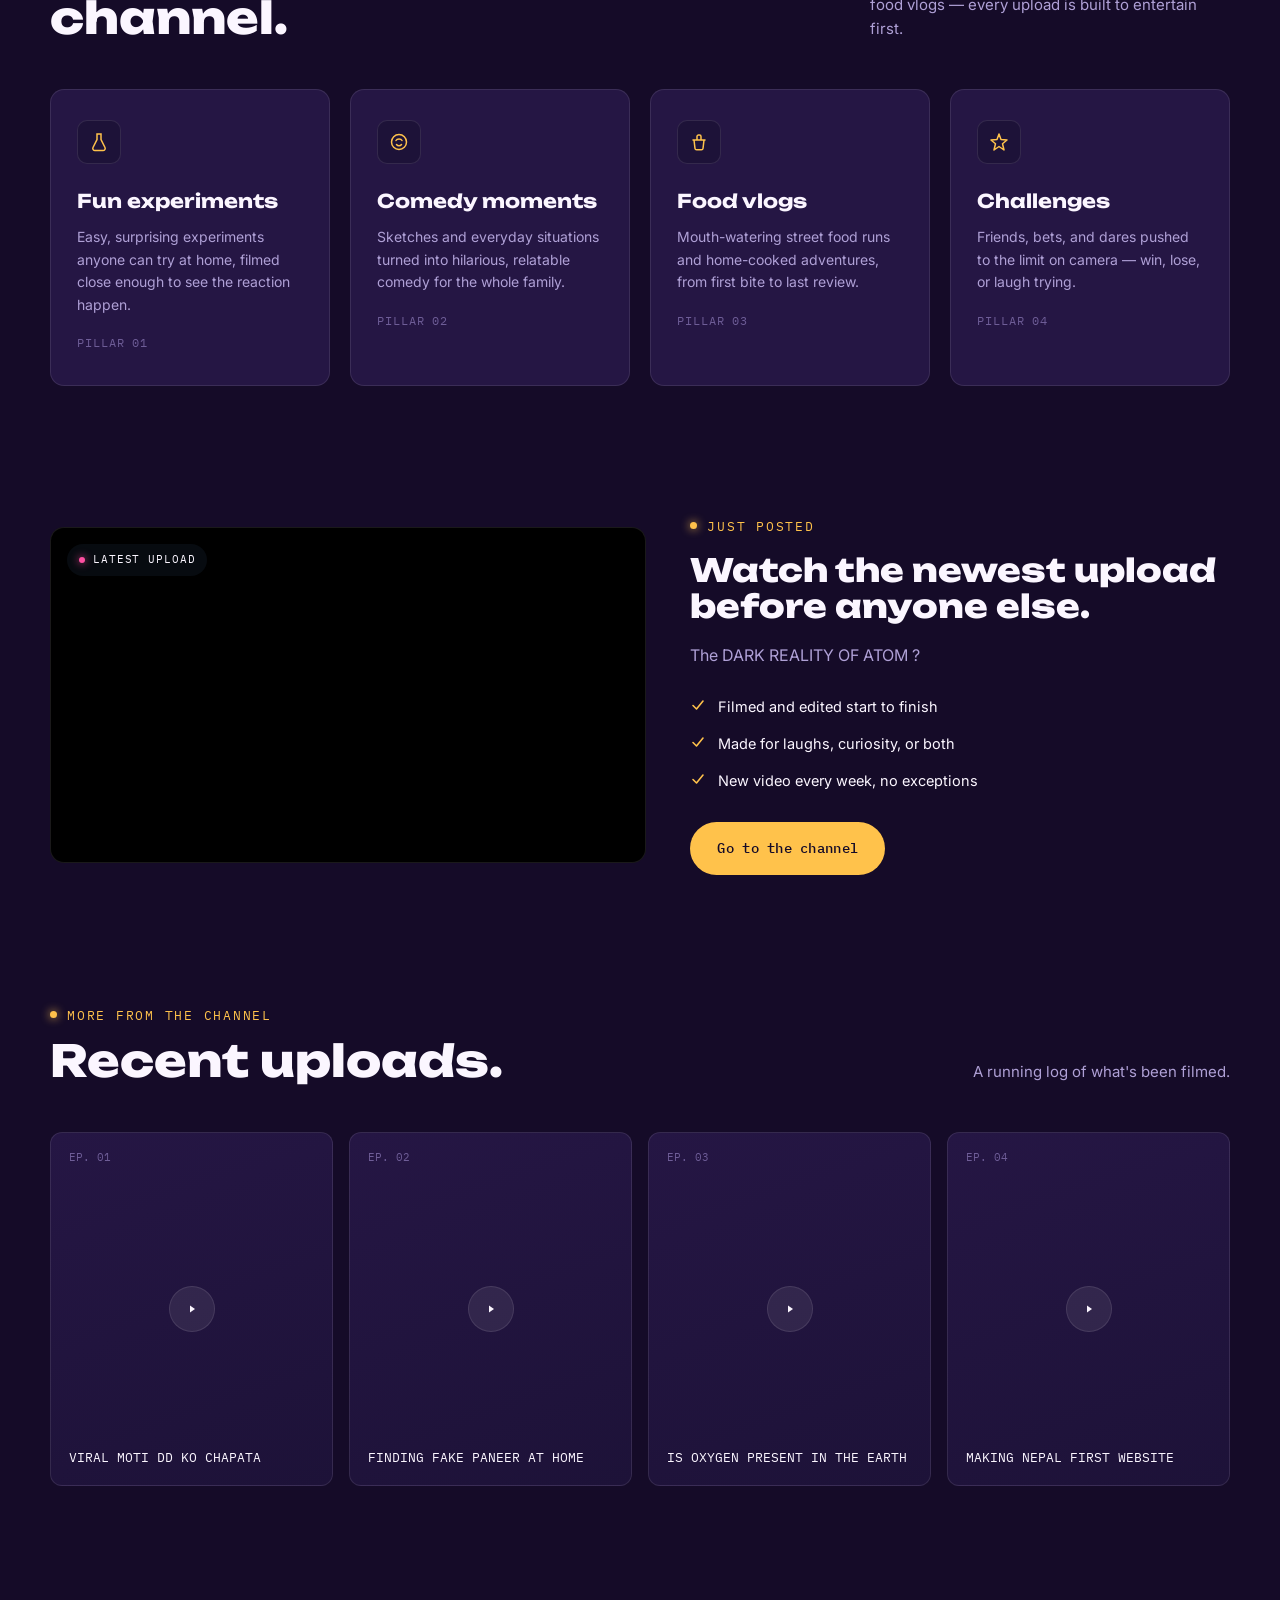
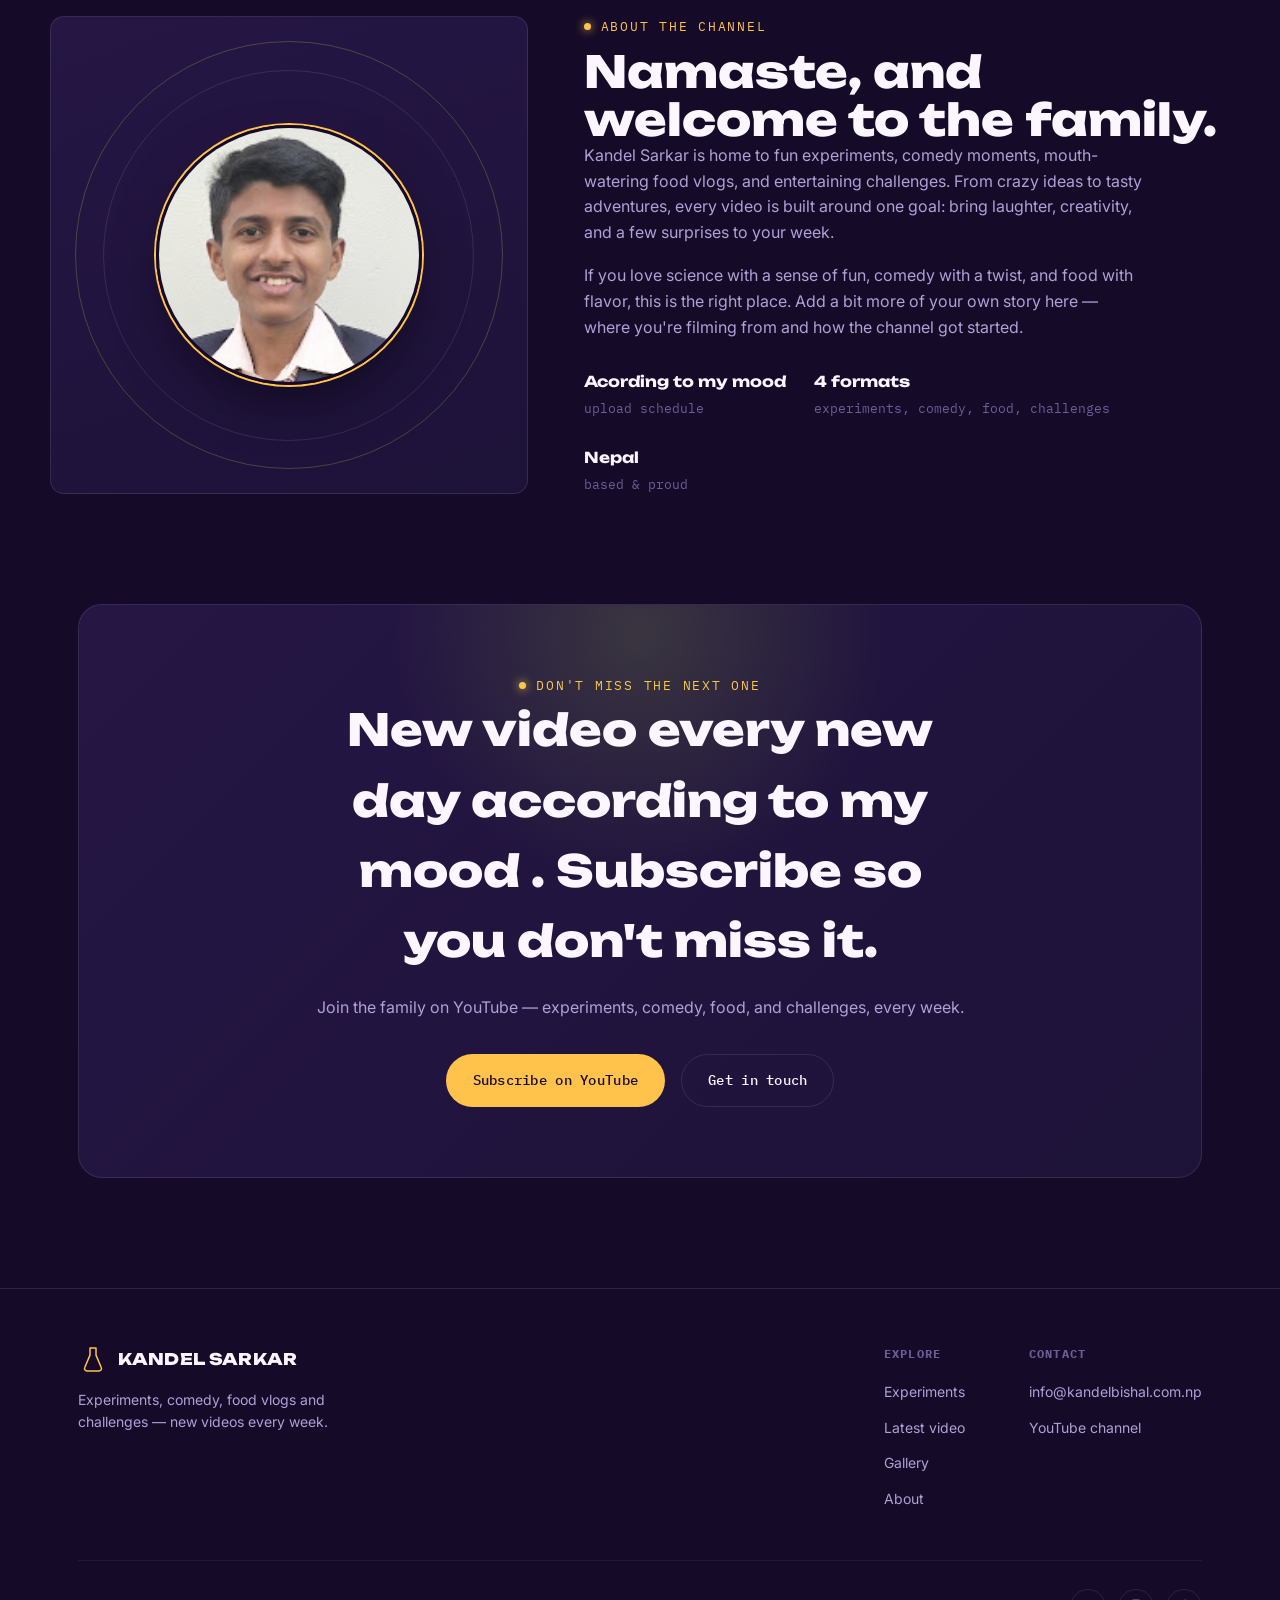
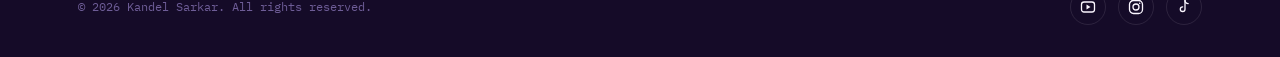
==== commit 20a18120: "Keep Billing Nepal in Projects Project 2 only" ====
--- a/index.html
+++ b/index.html
@@ -999,52 +999,17 @@
       <span class="btn-icon">🧪</span> EXPLORE PROJECTS <span class="btn-arrow">→</span>
     </span>
   </a>
-  <a href="https://kandelsarkar-lab.github.io/offline-billing-nepal/" class="billing-link" target="_blank" rel="noopener noreferrer">
-    <img src="billing-nepal-icon.png" alt="" width="28" height="28">
-    Free offline billing app: Billing Nepal →
-  </a>
 </div>
 
 <style>
   /* Container to handle perfect centering */
   .project-btn-wrapper {
     display: flex;
-    flex-direction: column;
     justify-content: center;
     align-items: center;
-    gap: 18px;
     width: 100%;
     padding: 40px 20px;
     box-sizing: border-box;
-  }
-
-  .billing-link {
-    display: inline-flex;
-    align-items: center;
-    gap: 10px;
-    padding: 10px 18px;
-    border: 1px solid rgba(255, 194, 75, 0.38);
-    border-radius: 999px;
-    background: rgba(255, 194, 75, 0.07);
-    color: #FBF6FF;
-    font-size: 0.92rem;
-    font-weight: 700;
-    text-decoration: none;
-    transition: transform 0.2s ease, border-color 0.2s ease, color 0.2s ease, background 0.2s ease;
-  }
-
-  .billing-link img {
-    width: 28px;
-    height: 28px;
-    border-radius: 8px;
-    display: block;
-  }
-
-  .billing-link:hover {
-    transform: translateY(-2px);
-    border-color: #FFC24B;
-    color: #FFC24B;
-    background: rgba(255, 194, 75, 0.12);
   }
 
   /* Large Professional Button */
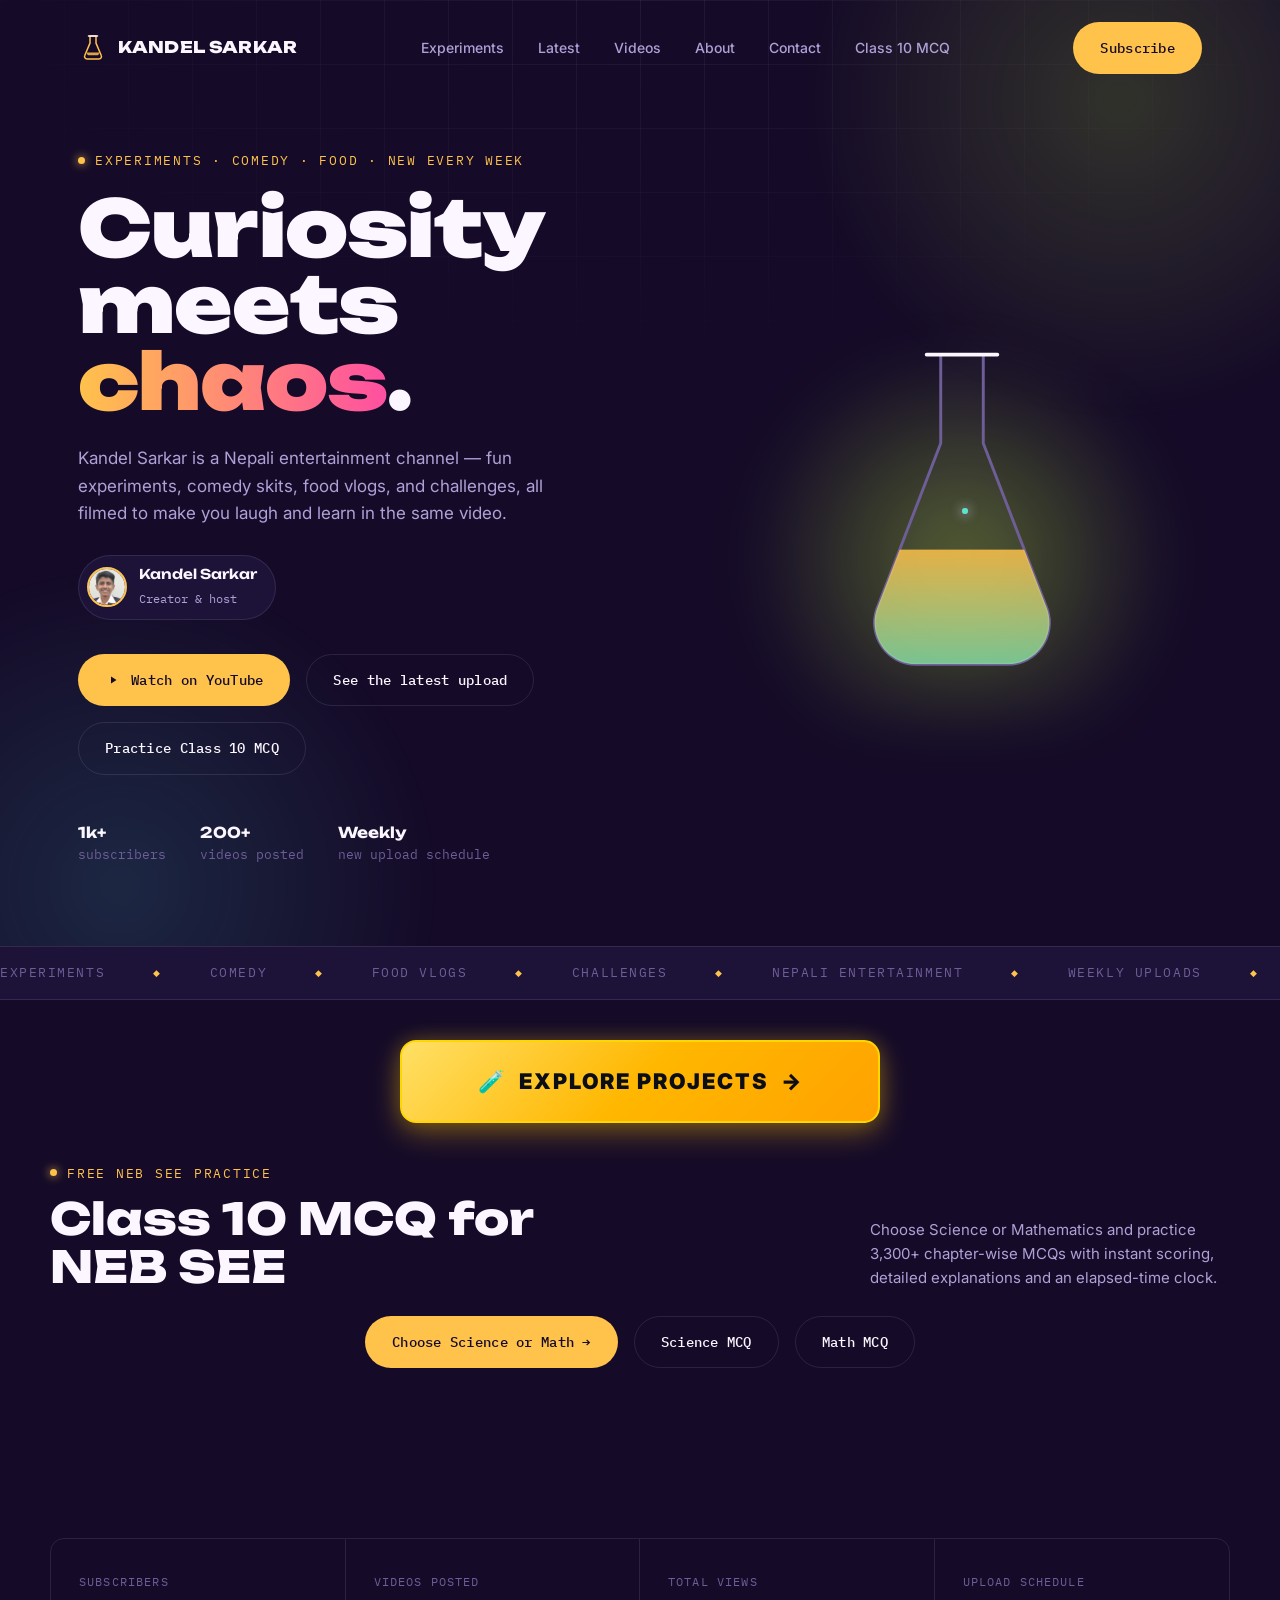
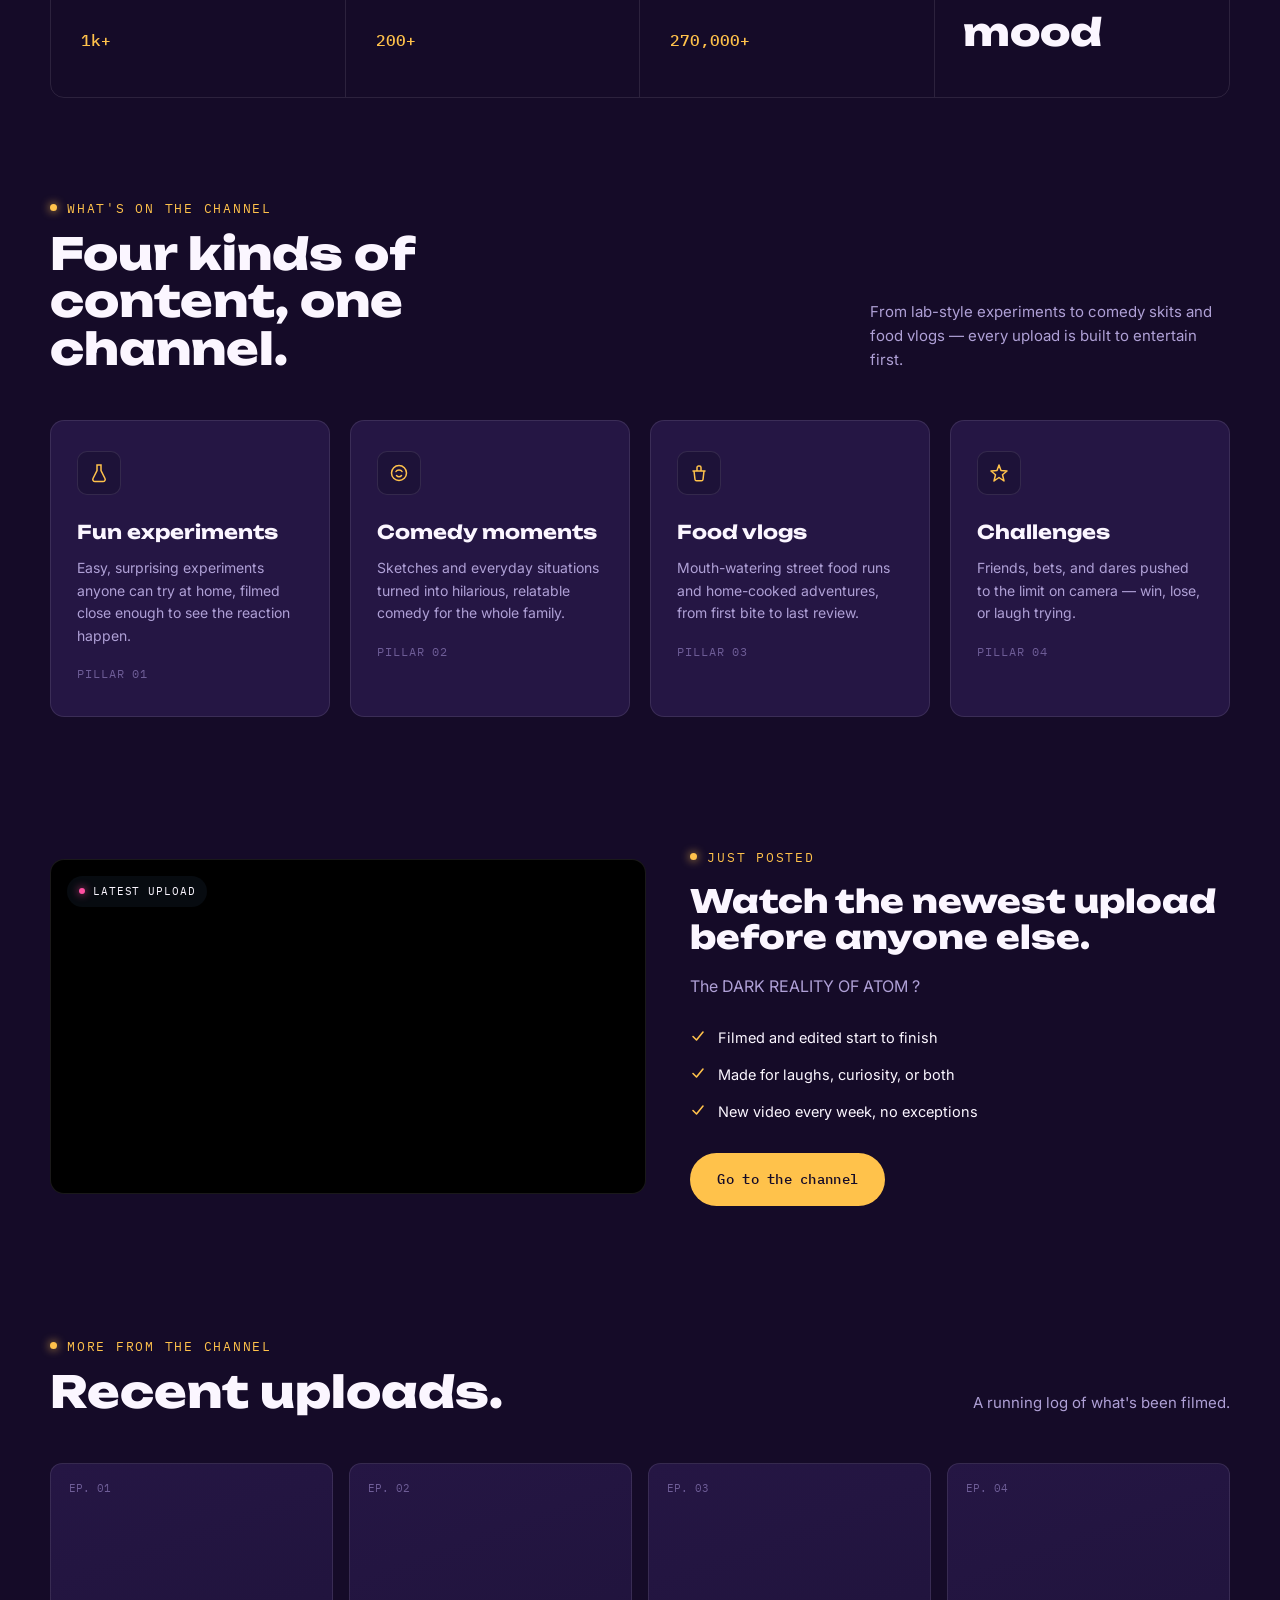
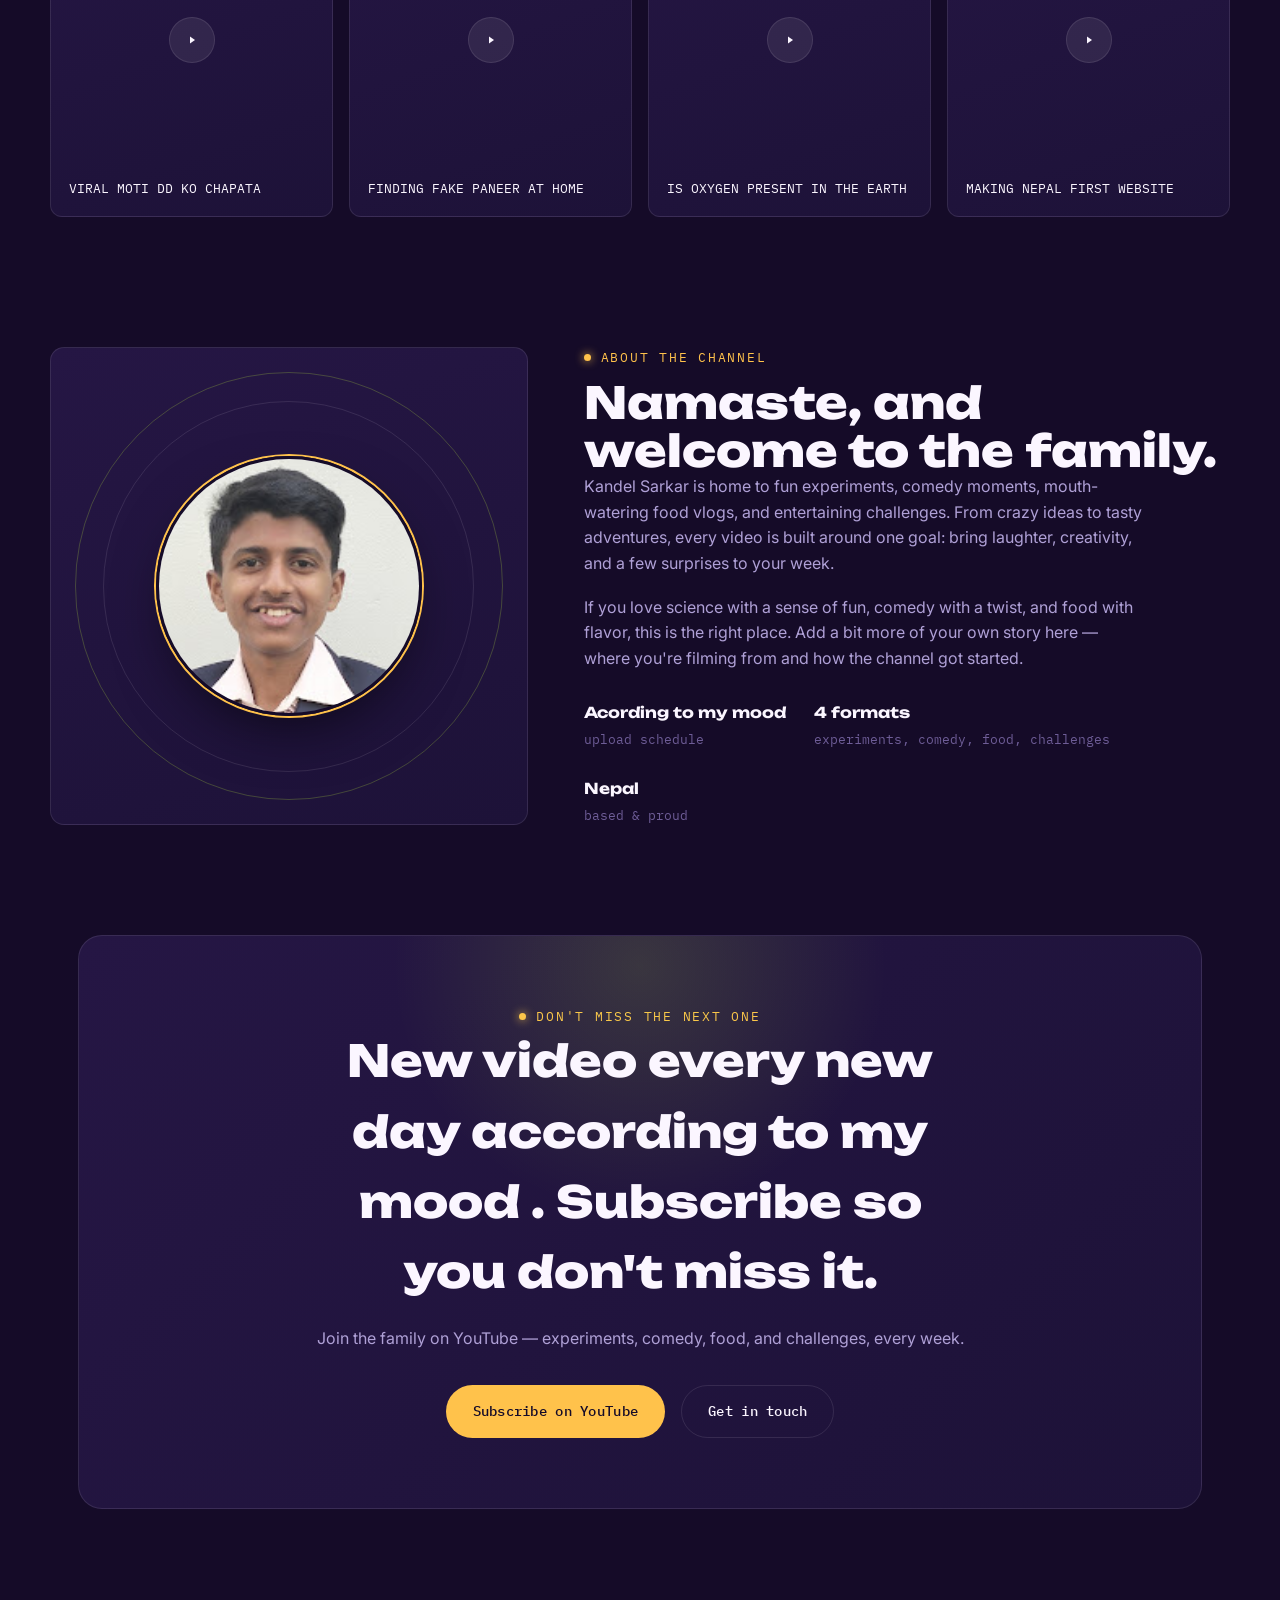
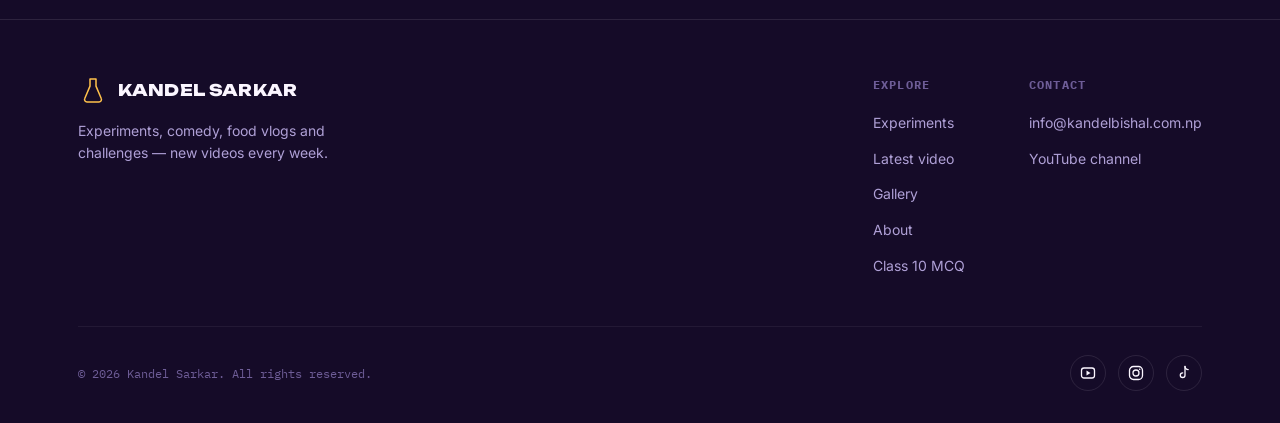
==== commit 411df61b: "Improve Class 10 MCQ SEO and add sitemap" ====
--- a/index.html
+++ b/index.html
@@ -1,41 +1,31 @@
 <!DOCTYPE html>
-<html lang="en">
-<head>
-    <link rel="icon" type="image/jpeg" href="kandel-sarkar-profile.jpg">
-    <meta charset="UTF-8">
-    <meta name="viewport" content="width=device-width, initial-scale=1.0">
-
-    <!-- PASTE THE SEO METADATA HERE -->
-    <title>KANDEL SARKAR | Free Educational Books , YT Video  & Projects</title>
-    <meta name="description" content="Official portfolio of Bishal Kandel. Access free educational PDF books, coding projects, Youtube videos updates and resources for students in Nepal.">
-    <meta name="keywords" content="Bishal Kandel, kandelbishal, free educational books nepal, Bishal Kandel projects">
-
-    <!-- Your existing links like CSS stylesheets stay here -->
-    <link rel="stylesheet" href="style.css">
-</head>
-<body>
-    <!-- Your website body content -->
-</body>
-</html>
 <html lang="en">
 <head>
 <meta charset="UTF-8">
 <meta name="viewport" content="width=device-width, initial-scale=1.0">
-<title>Kandel Sarkar — Experiments, Comedy &amp; Food Vlogs</title>
-<meta name="description" content="Kandel Sarkar — fun experiments, comedy, food vlogs and challenges, filmed weekly for a Nepali audience that loves to laugh and learn.">
+<title>Class 10 MCQ NEB | Free SEE Practice | Kandel Sarkar</title>
+<meta name="description" content="Free Class 10 MCQ practice for NEB SEE — 1,900+ Science MCQs, 1,400+ Math MCQs, chapter-wise quizzes, plus Kandel Sarkar videos, projects and educational books.">
+<meta name="keywords" content="mcq class 10 neb, class 10 mcq, neb class 10 science mcq, neb class 10 math mcq, see mcq practice, kandel sarkar">
 <meta name="theme-color" content="#150B28">
-<meta name="robots" content="index, follow">
+<meta name="robots" content="index, follow, max-image-preview:large">
+<link rel="canonical" href="https://kandelbishal.com.np/">
 
 <!-- Open Graph -->
 <meta property="og:type" content="website">
-<meta property="og:title" content="Kandel Sarkar — Experiments, Comedy &amp; Food Vlogs">
-<meta property="og:description" content="Fun experiments, comedy, food vlogs and challenges — new videos every week.">
-<meta property="og:url" content="https://www.youtube.com/@kandelsarkar">
+<meta property="og:site_name" content="Kandel Sarkar">
+<meta property="og:title" content="Class 10 MCQ NEB | Free SEE Practice | Kandel Sarkar">
+<meta property="og:description" content="Free Class 10 MCQ practice for NEB SEE — 1,900+ Science MCQs and 1,400+ Math MCQs, with chapter-wise quizzes and instant scoring.">
+<meta property="og:url" content="https://kandelbishal.com.np/">
+<meta property="og:image" content="https://kandelbishal.com.np/kandel-sarkar-profile.jpg">
+<meta property="og:image:alt" content="Kandel Sarkar — Class 10 MCQ NEB practice">
+<meta name="twitter:card" content="summary">
+<meta name="twitter:title" content="Class 10 MCQ NEB | Free SEE Practice">
+<meta name="twitter:description" content="Practice 1,900+ Science MCQs and 1,400+ Math MCQs for NEB Class 10 SEE.">
+<meta name="twitter:image" content="https://kandelbishal.com.np/kandel-sarkar-profile.jpg">
 
 <!-- Favicon (inline, no external request) -->
 <link rel="icon" href="data:image/svg+xml,%3Csvg xmlns='http://www.w3.org/2000/svg' viewBox='0 0 40 40'%3E%3Crect width='40' height='40' rx='8' fill='%23150B28'/%3E%3Cpath d='M16 6H24V15.5L31 32C32 34.2 30.4 36.7 28 36.7H12C9.6 36.7 8 34.2 9 32L16 15.5V6Z' stroke='%23FFC24B' stroke-width='2.5' stroke-linejoin='round' fill='none'/%3E%3C/svg%3E">
 
-<link rel="icon" type="image/jpeg" href="kandel-sarkar-profile.jpg">
 <link rel="icon" type="image/jpeg" href="kandel-sarkar-profile.jpg">
 <!-- Fonts -->
 <link rel="preconnect" href="https://fonts.googleapis.com">
@@ -46,11 +36,35 @@
 <script type="application/ld+json">
 {
   "@context": "https://schema.org",
-  "@type": "Organization",
-  "name": "Kandel Sarkar",
-  "url": "https://www.youtube.com/@kandelsarkar",
-  "sameAs": ["https://www.youtube.com/@kandelsarkar"],
-  "description": "Fun experiments, comedy, food vlogs and challenges, filmed weekly for a Nepali audience."
+  "@graph": [
+    {
+      "@type": "Organization",
+      "@id": "https://kandelbishal.com.np/#organization",
+      "name": "Kandel Sarkar",
+      "url": "https://kandelbishal.com.np/",
+      "logo": "https://kandelbishal.com.np/kandel-sarkar-profile.jpg",
+      "sameAs": ["https://www.youtube.com/@kandelsarkar"],
+      "description": "Kandel Sarkar creates experiments, comedy, food vlogs and free NEB Class 10 MCQ practice for students in Nepal."
+    },
+    {
+      "@type": "WebSite",
+      "@id": "https://kandelbishal.com.np/#website",
+      "url": "https://kandelbishal.com.np/",
+      "name": "Kandel Sarkar",
+      "description": "Free Class 10 MCQ practice for NEB SEE, plus videos, projects and educational resources.",
+      "publisher": {"@id": "https://kandelbishal.com.np/#organization"},
+      "inLanguage": "en"
+    },
+    {
+      "@type": "WebPage",
+      "@id": "https://kandelbishal.com.np/#webpage",
+      "url": "https://kandelbishal.com.np/",
+      "name": "Class 10 MCQ NEB | Free SEE Practice | Kandel Sarkar",
+      "isPartOf": {"@id": "https://kandelbishal.com.np/#website"},
+      "about": {"@type": "Thing", "name": "Class 10 MCQ NEB SEE practice"},
+      "description": "Free Class 10 MCQ practice for NEB SEE — Science and Mathematics quizzes with instant scoring and explanations."
+    }
+  ]
 }
 </script>
 
@@ -202,6 +216,9 @@
     max-width:360px;
     font-size:15px;
   }
+
+  .mcq-promo{ padding:0 0 80px; }
+  .mcq-promo .section-head{ margin-bottom:26px; }
 
   .reveal{
     opacity:0;
@@ -900,6 +917,7 @@
       <li><a href="#gallery">Videos</a></li>
       <li><a href="#about">About</a></li>
       <li><a href="#contact">Contact</a></li>
+      <li><a href="class-10-mcq.html">Class 10 MCQ</a></li>
     </ul>
     <div class="nav-cta">
       <a class="btn btn-primary" href="https://youtube.com/@kandelsarkar" target="_blank" rel="noopener noreferrer">Subscribe</a>
@@ -919,6 +937,7 @@
   <a href="#gallery">Videos</a>
   <a href="#about">About</a>
   <a href="#contact">Contact</a>
+  <a href="class-10-mcq.html">Class 10 MCQ</a>
 </div>
 
 <!-- ============ HERO ============ -->
@@ -944,6 +963,9 @@
         </a>
         <a class="btn btn-ghost" href="#featured">
           See the latest upload
+        </a>
+        <a class="btn btn-ghost" href="class-10-mcq.html">
+          Practice Class 10 MCQ
         </a>
       </div>
       <div class="hero-meta">
@@ -1118,8 +1140,23 @@
   }
 </script>
 <!-- ================= END BUTTON ================= -->
-  
-  
+
+<!-- ============ CLASS 10 MCQ PROMO ============ -->
+<section class="wrap mcq-promo" id="class-10-mcq">
+  <div class="section-head reveal">
+    <div>
+      <div class="eyebrow">FREE NEB SEE PRACTICE</div>
+      <h2 class="section-title">Class 10 MCQ for NEB SEE</h2>
+    </div>
+    <p class="section-sub">Choose Science or Mathematics and practice 3,300+ chapter-wise MCQs with instant scoring, detailed explanations and an elapsed-time clock.</p>
+  </div>
+  <div class="hero-actions" style="justify-content:center;margin-bottom:0;">
+    <a class="btn btn-primary" href="class-10-mcq.html">Choose Science or Math →</a>
+    <a class="btn btn-ghost" href="science-mcq.html">Science MCQ</a>
+    <a class="btn btn-ghost" href="math-mcq.html">Math MCQ</a>
+  </div>
+</section>
+
 <!-- ============ READOUT ============ -->
 <section class="readout wrap">
   <div class="readout-grid reveal">
@@ -1185,8 +1222,7 @@
   <div class="featured-shell">
     <div class="video-frame reveal">
       <span class="frame-tag">Latest upload</span>
-      <https://youtu.be/SKQ6wJ4nU6U?si=8Xu-JGcO2RucVEs4>
-      <iframe src="https://youtu.be/9alxIO-nMCk?si=VmhZfV5KJnEVgo3I" title="Latest video from Kandel Sarkar" loading="lazy" allow="accelerometer; autoplay; clipboard-write; encrypted-media; gyroscope; picture-in-picture" allowfullscreen></iframe>
+      <iframe src="https://www.youtube.com/embed/9alxIO-nMCk" title="Latest video from Kandel Sarkar" loading="lazy" allow="accelerometer; autoplay; clipboard-write; encrypted-media; gyroscope; picture-in-picture" allowfullscreen></iframe>
     </div>
     <div class="featured-copy reveal">
       <div class="eyebrow">JUST POSTED</div>
@@ -1289,6 +1325,7 @@
             <li><a href="#featured">Latest video</a></li>
             <li><a href="#gallery">Gallery</a></li>
             <li><a href="#about">About</a></li>
+            <li><a href="class-10-mcq.html">Class 10 MCQ</a></li>
           </ul>
         </div>
         <div class="footer-col">
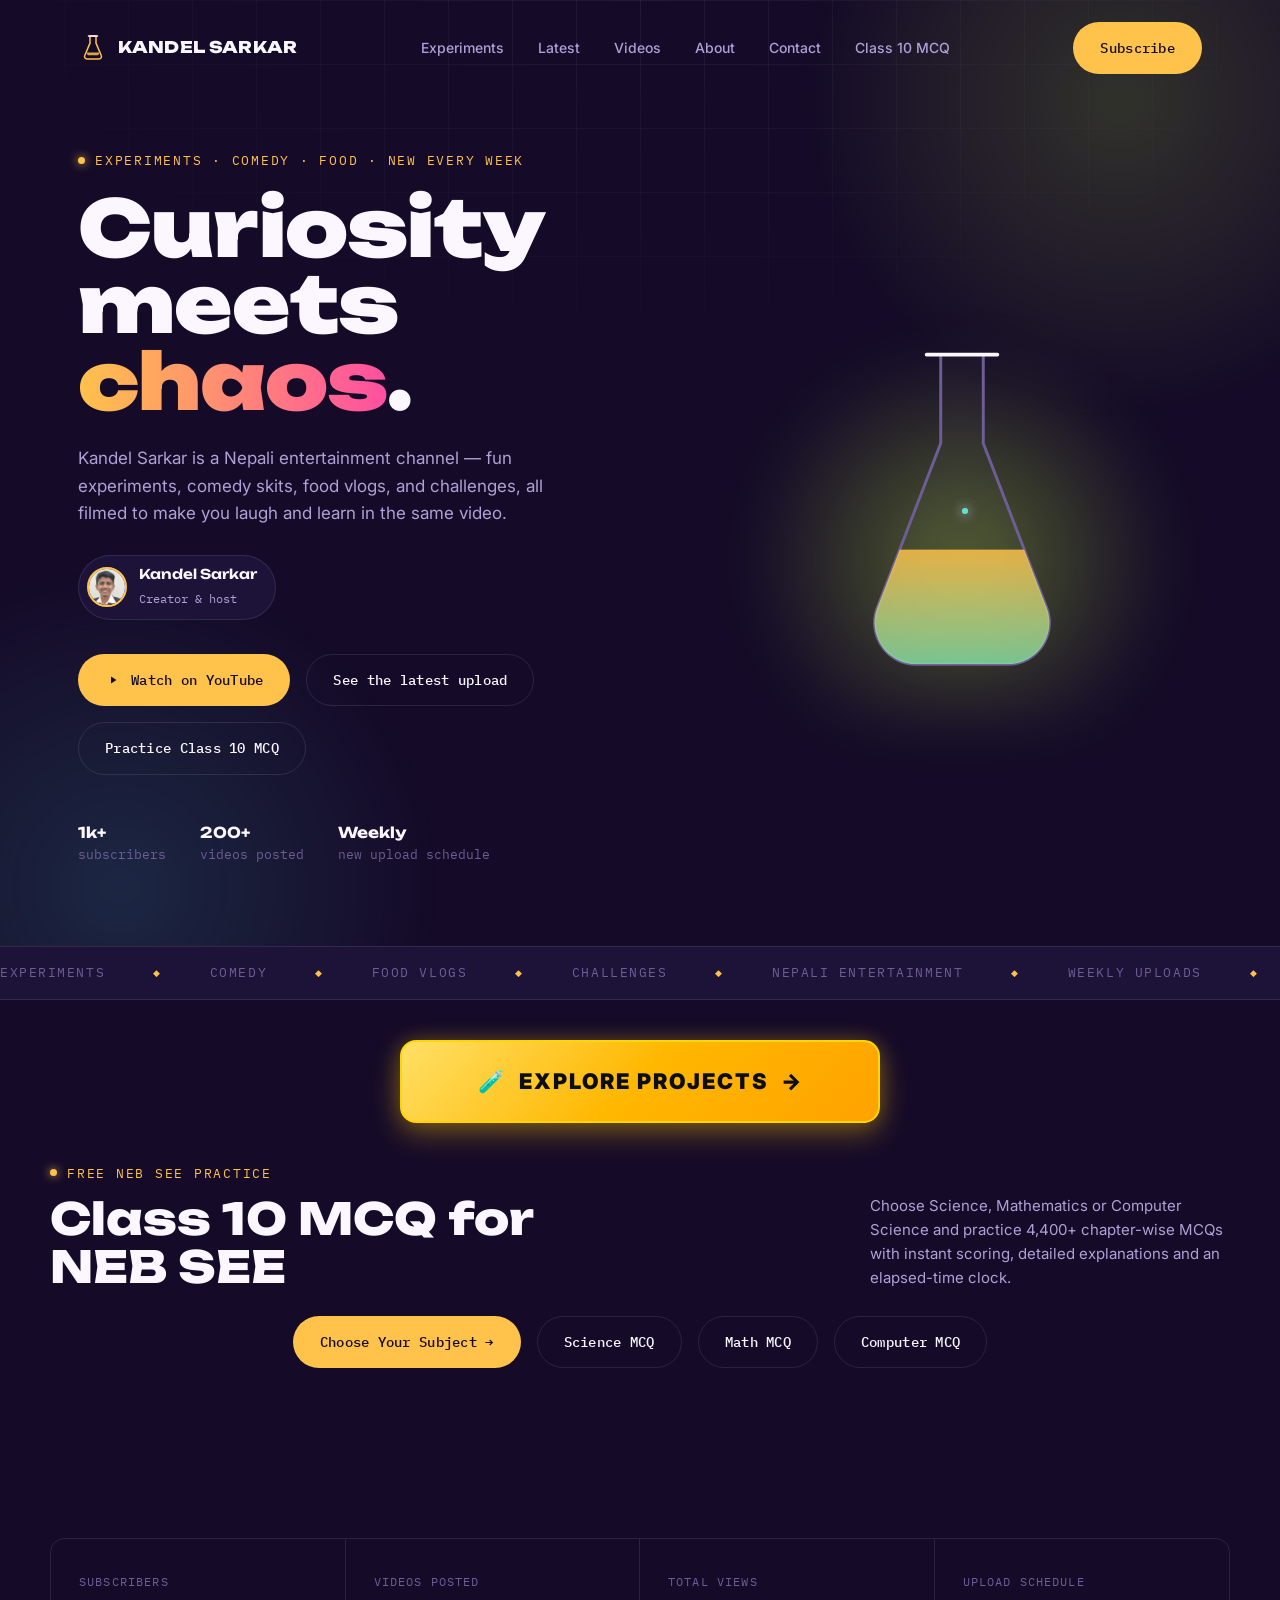
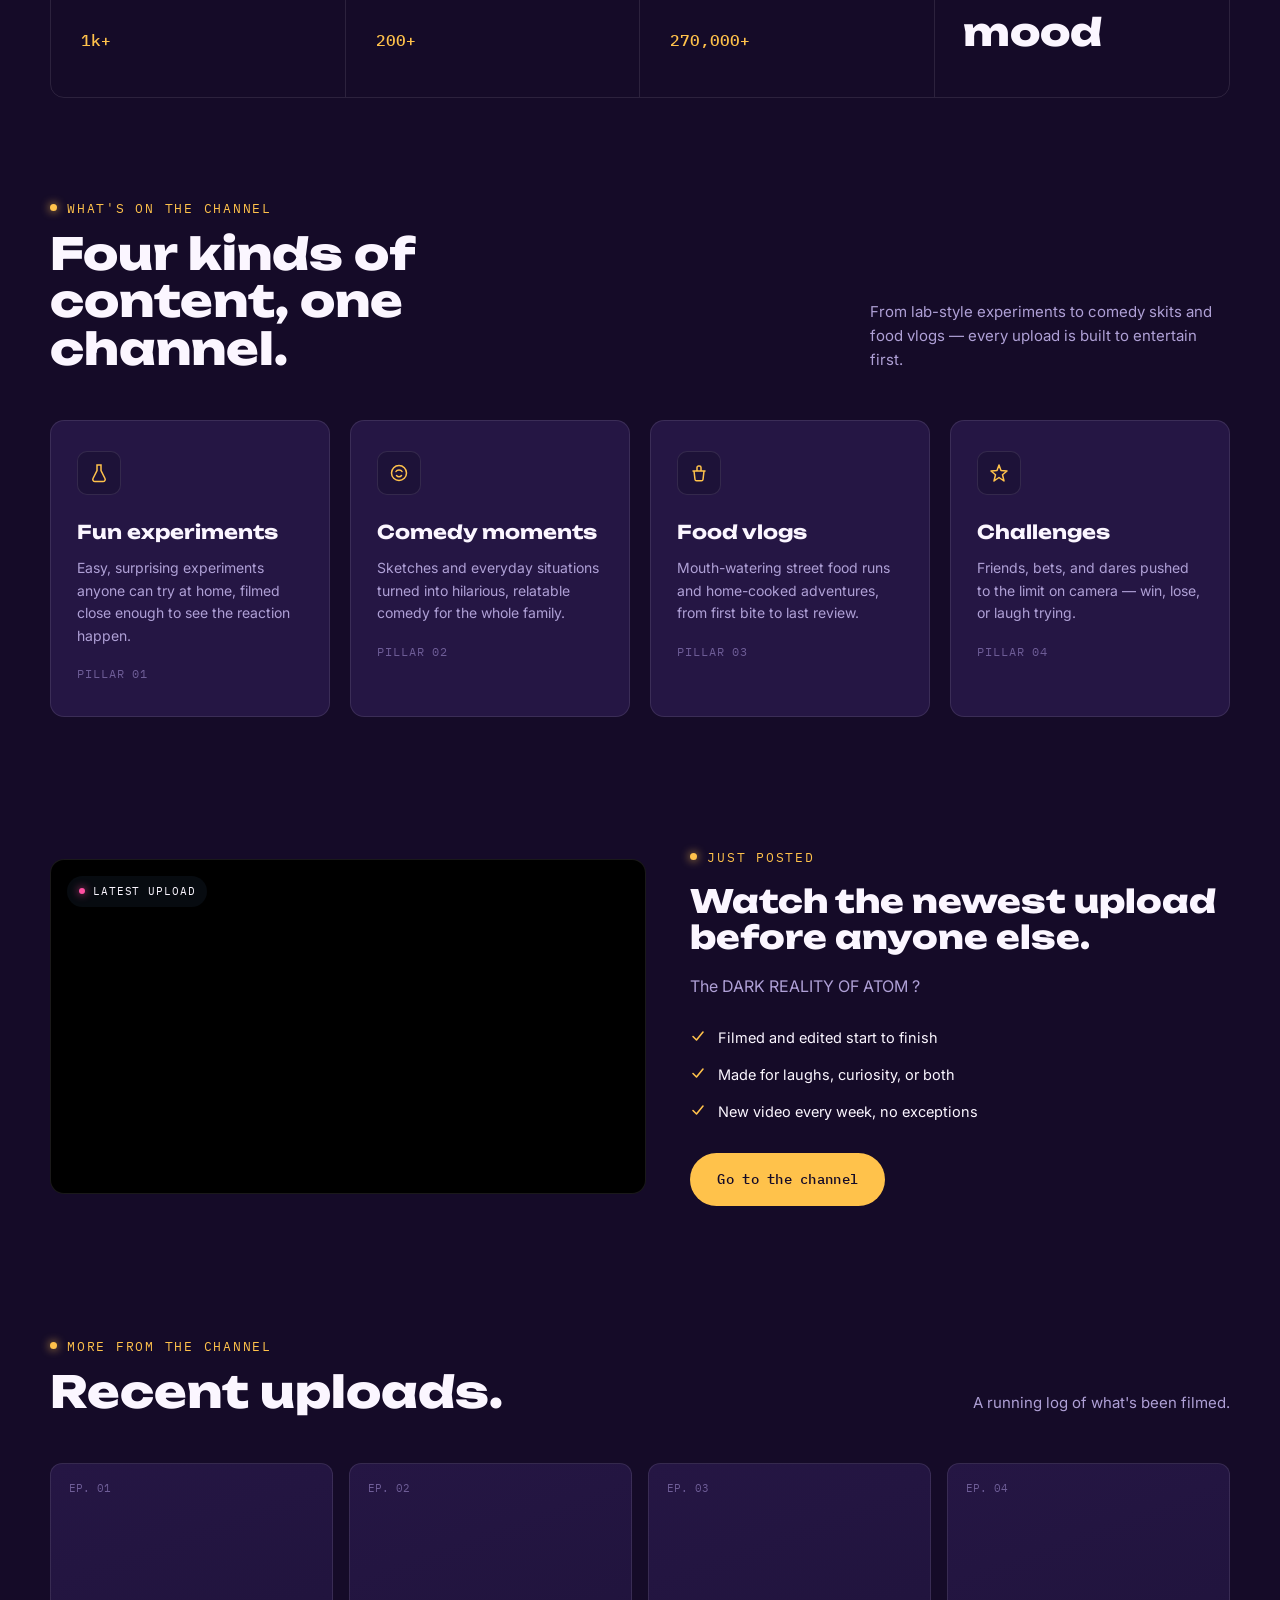
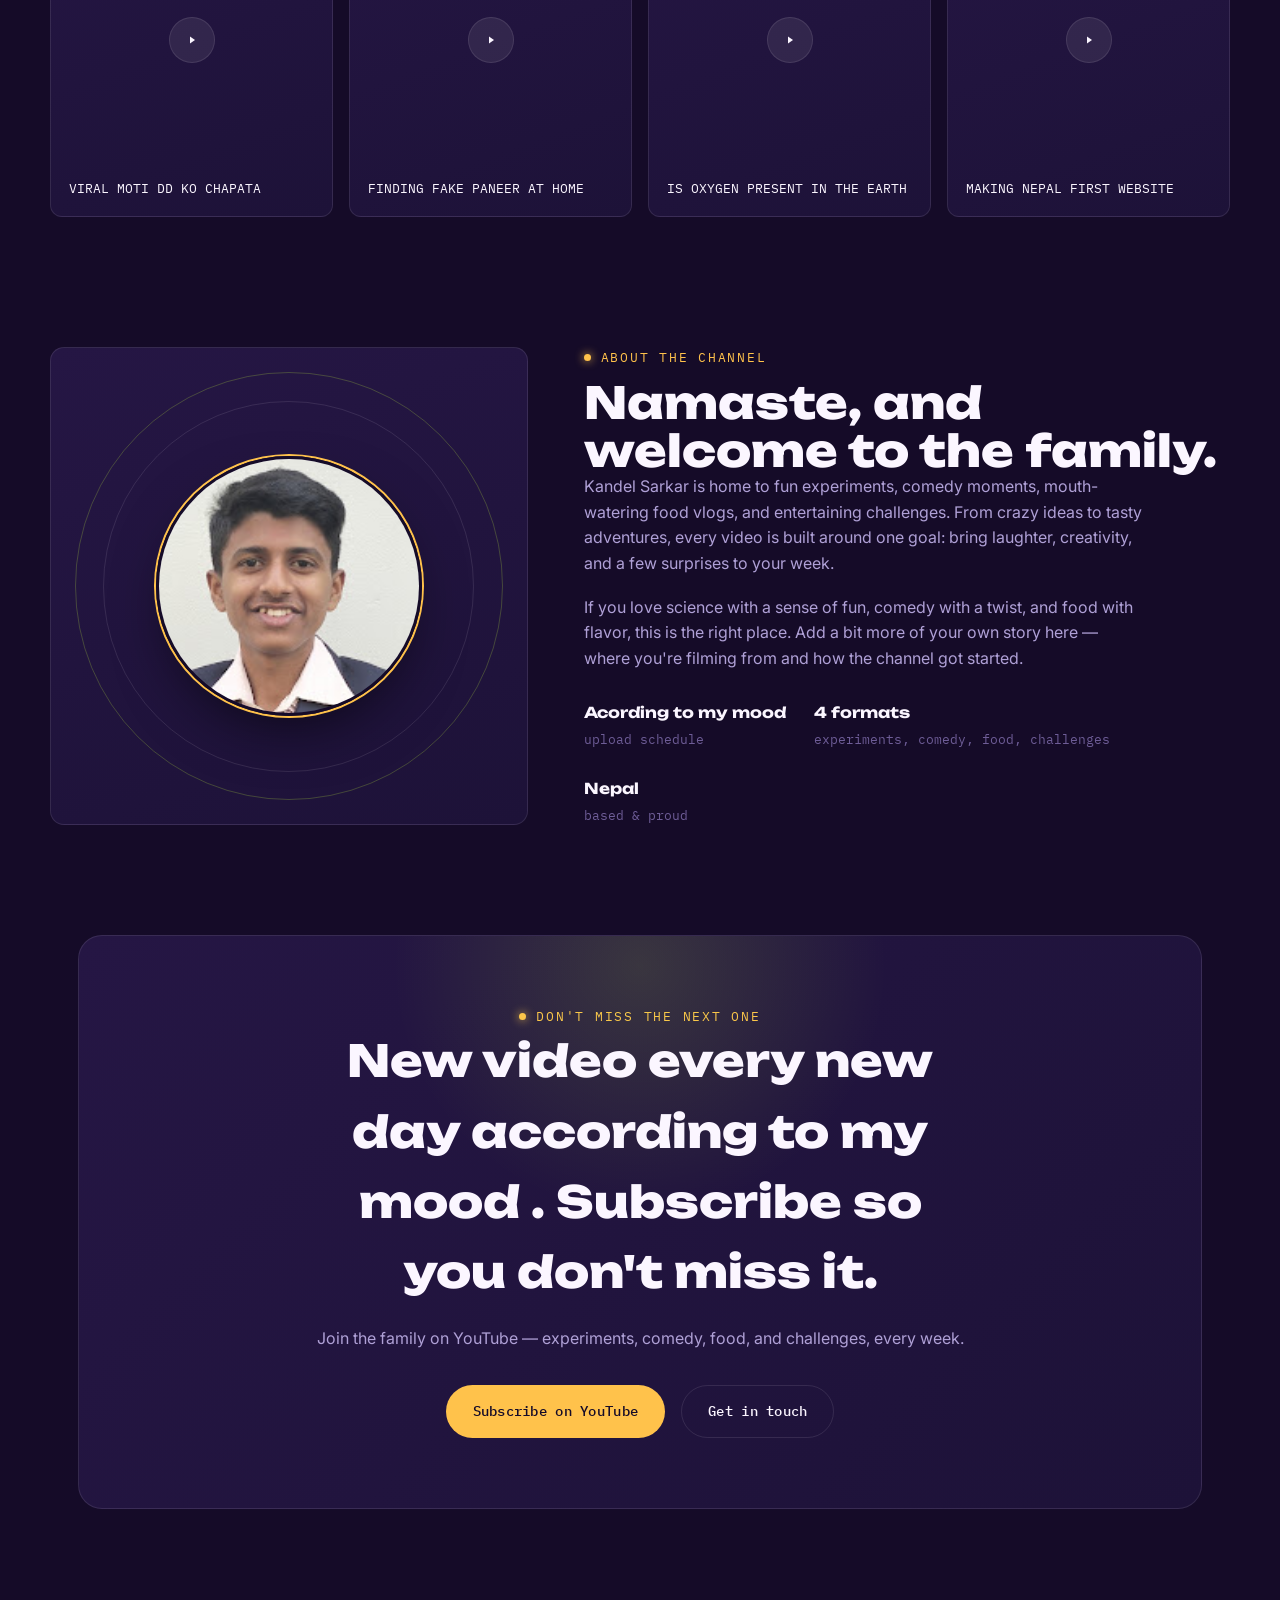
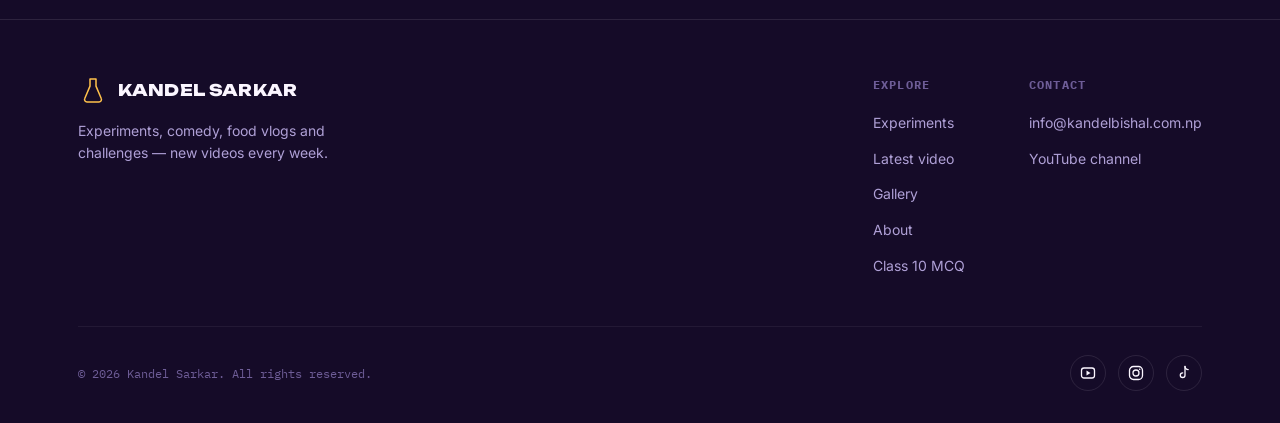
==== commit d3f67d53: "Add Class 10 Computer Science MCQ Lab with 1,100 questions" ====
--- a/index.html
+++ b/index.html
@@ -4,8 +4,8 @@
 <meta charset="UTF-8">
 <meta name="viewport" content="width=device-width, initial-scale=1.0">
 <title>Class 10 MCQ NEB | Free SEE Practice | Kandel Sarkar</title>
-<meta name="description" content="Free Class 10 MCQ practice for NEB SEE — 1,900+ Science MCQs, 1,400+ Math MCQs, chapter-wise quizzes, plus Kandel Sarkar videos, projects and educational books.">
-<meta name="keywords" content="mcq class 10 neb, class 10 mcq, neb class 10 science mcq, neb class 10 math mcq, see mcq practice, kandel sarkar">
+<meta name="description" content="Free Class 10 MCQ practice for NEB SEE — 1,900+ Science MCQs, 1,400+ Math MCQs, 1,100+ Computer MCQs, chapter-wise quizzes, plus Kandel Sarkar videos, projects and educational books.">
+<meta name="keywords" content="mcq class 10 neb, class 10 mcq, neb class 10 science mcq, neb class 10 math mcq, class 10 computer mcq, neb class 10 computer science mcq, see mcq practice, kandel sarkar">
 <meta name="theme-color" content="#150B28">
 <meta name="robots" content="index, follow, max-image-preview:large">
 <link rel="canonical" href="https://kandelbishal.com.np/">
@@ -14,13 +14,13 @@
 <meta property="og:type" content="website">
 <meta property="og:site_name" content="Kandel Sarkar">
 <meta property="og:title" content="Class 10 MCQ NEB | Free SEE Practice | Kandel Sarkar">
-<meta property="og:description" content="Free Class 10 MCQ practice for NEB SEE — 1,900+ Science MCQs and 1,400+ Math MCQs, with chapter-wise quizzes and instant scoring.">
+<meta property="og:description" content="Free Class 10 MCQ practice for NEB SEE — 1,900+ Science MCQs, 1,400+ Math MCQs and 1,100+ Computer MCQs, with chapter-wise quizzes and instant scoring.">
 <meta property="og:url" content="https://kandelbishal.com.np/">
 <meta property="og:image" content="https://kandelbishal.com.np/kandel-sarkar-profile.jpg">
 <meta property="og:image:alt" content="Kandel Sarkar — Class 10 MCQ NEB practice">
 <meta name="twitter:card" content="summary">
 <meta name="twitter:title" content="Class 10 MCQ NEB | Free SEE Practice">
-<meta name="twitter:description" content="Practice 1,900+ Science MCQs and 1,400+ Math MCQs for NEB Class 10 SEE.">
+<meta name="twitter:description" content="Practice 1,900+ Science MCQs, 1,400+ Math MCQs and 1,100+ Computer MCQs for NEB Class 10 SEE.">
 <meta name="twitter:image" content="https://kandelbishal.com.np/kandel-sarkar-profile.jpg">
 
 <!-- Favicon (inline, no external request) -->
@@ -62,7 +62,7 @@
       "name": "Class 10 MCQ NEB | Free SEE Practice | Kandel Sarkar",
       "isPartOf": {"@id": "https://kandelbishal.com.np/#website"},
       "about": {"@type": "Thing", "name": "Class 10 MCQ NEB SEE practice"},
-      "description": "Free Class 10 MCQ practice for NEB SEE — Science and Mathematics quizzes with instant scoring and explanations."
+      "description": "Free Class 10 MCQ practice for NEB SEE — Science, Mathematics and Computer Science quizzes with instant scoring and explanations."
     }
   ]
 }
@@ -1148,12 +1148,13 @@
       <div class="eyebrow">FREE NEB SEE PRACTICE</div>
       <h2 class="section-title">Class 10 MCQ for NEB SEE</h2>
     </div>
-    <p class="section-sub">Choose Science or Mathematics and practice 3,300+ chapter-wise MCQs with instant scoring, detailed explanations and an elapsed-time clock.</p>
+    <p class="section-sub">Choose Science, Mathematics or Computer Science and practice 4,400+ chapter-wise MCQs with instant scoring, detailed explanations and an elapsed-time clock.</p>
   </div>
   <div class="hero-actions" style="justify-content:center;margin-bottom:0;">
-    <a class="btn btn-primary" href="class-10-mcq.html">Choose Science or Math →</a>
+    <a class="btn btn-primary" href="class-10-mcq.html">Choose Your Subject →</a>
     <a class="btn btn-ghost" href="science-mcq.html">Science MCQ</a>
     <a class="btn btn-ghost" href="math-mcq.html">Math MCQ</a>
+    <a class="btn btn-ghost" href="computer-mcq.html">Computer MCQ</a>
   </div>
 </section>
 
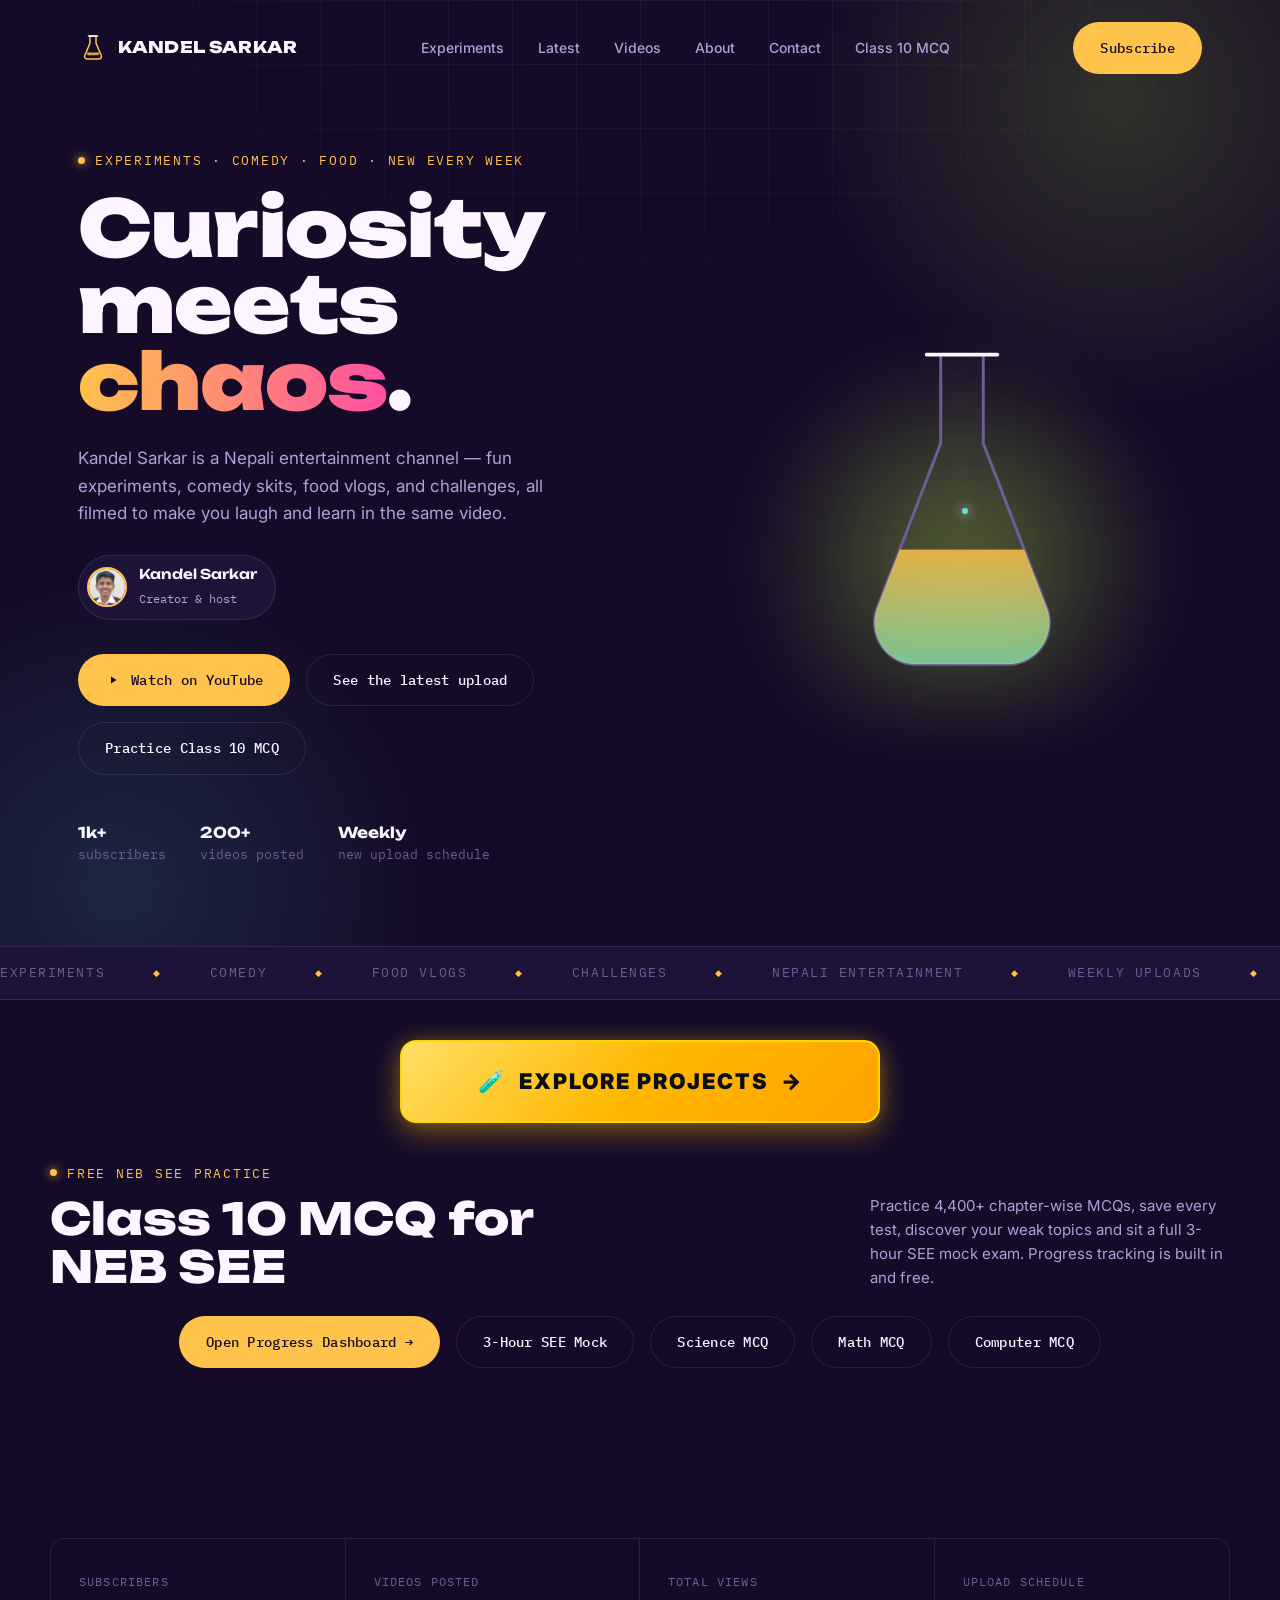
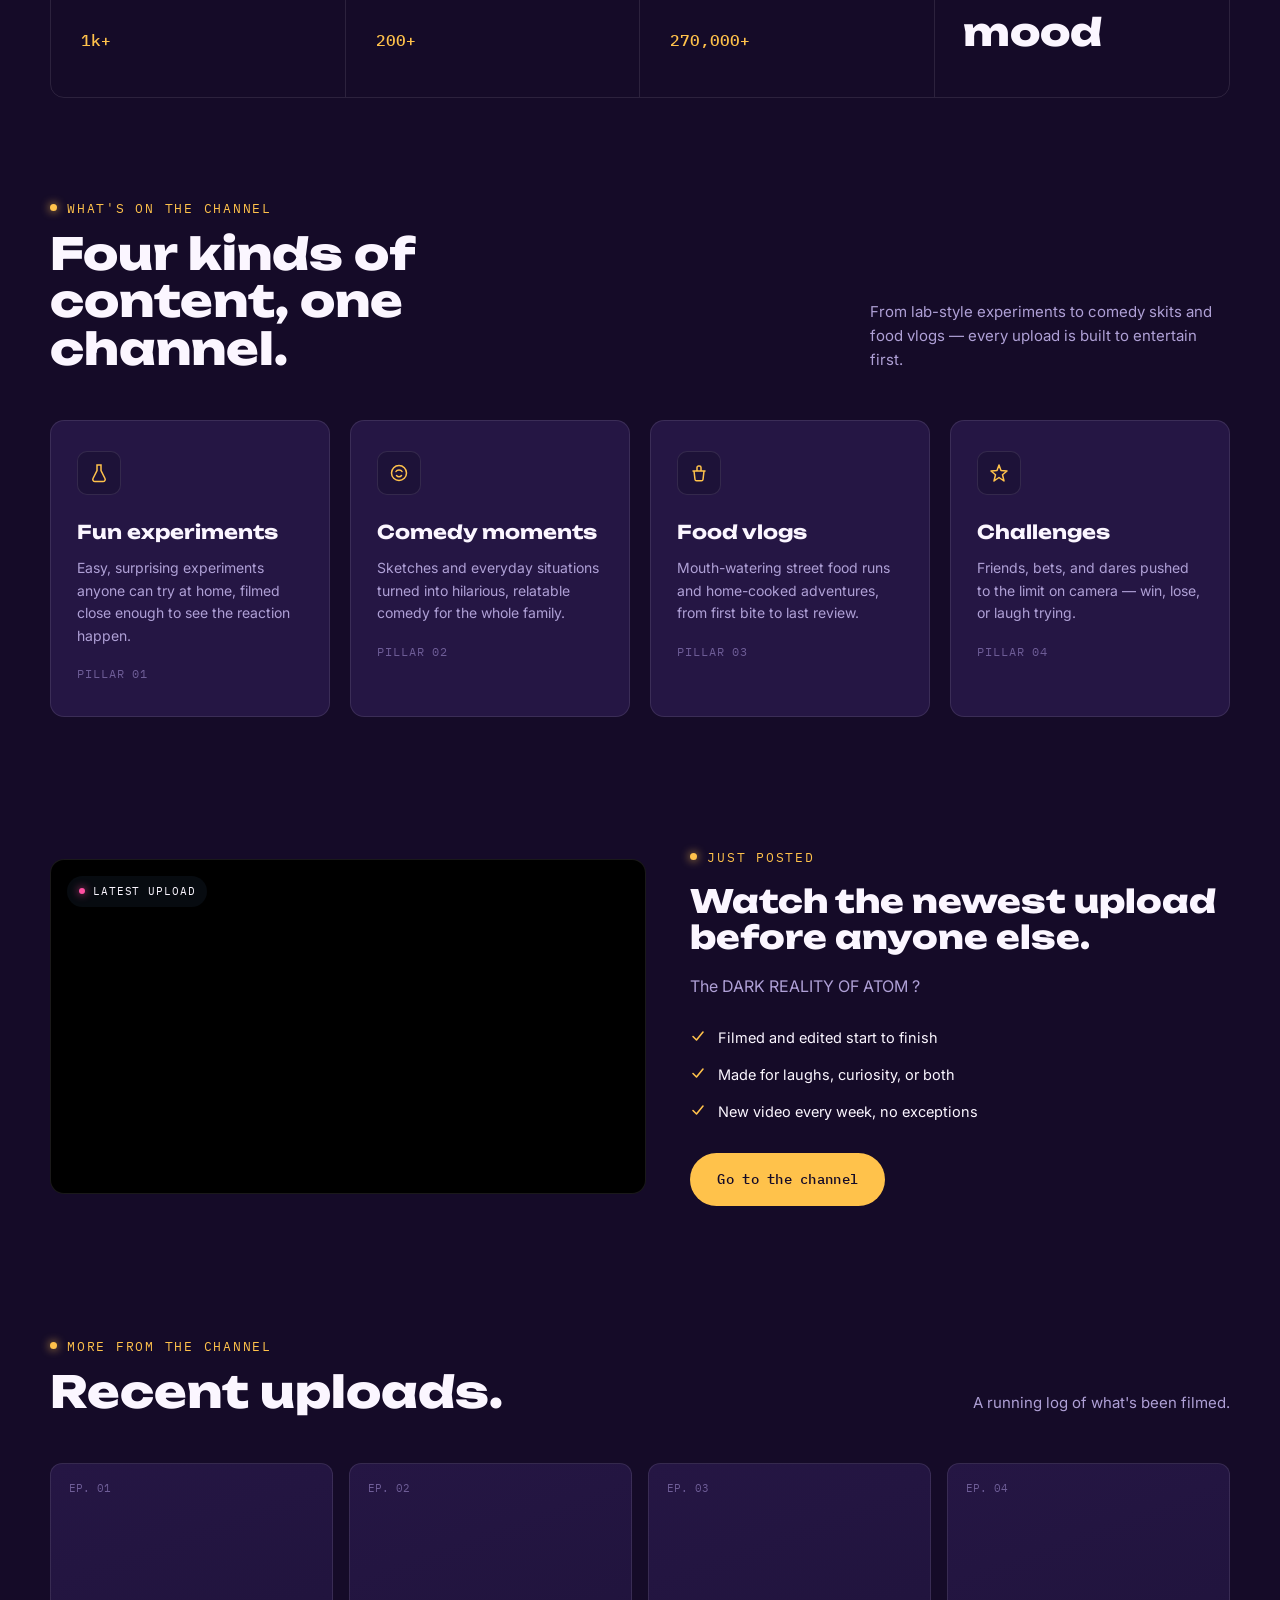
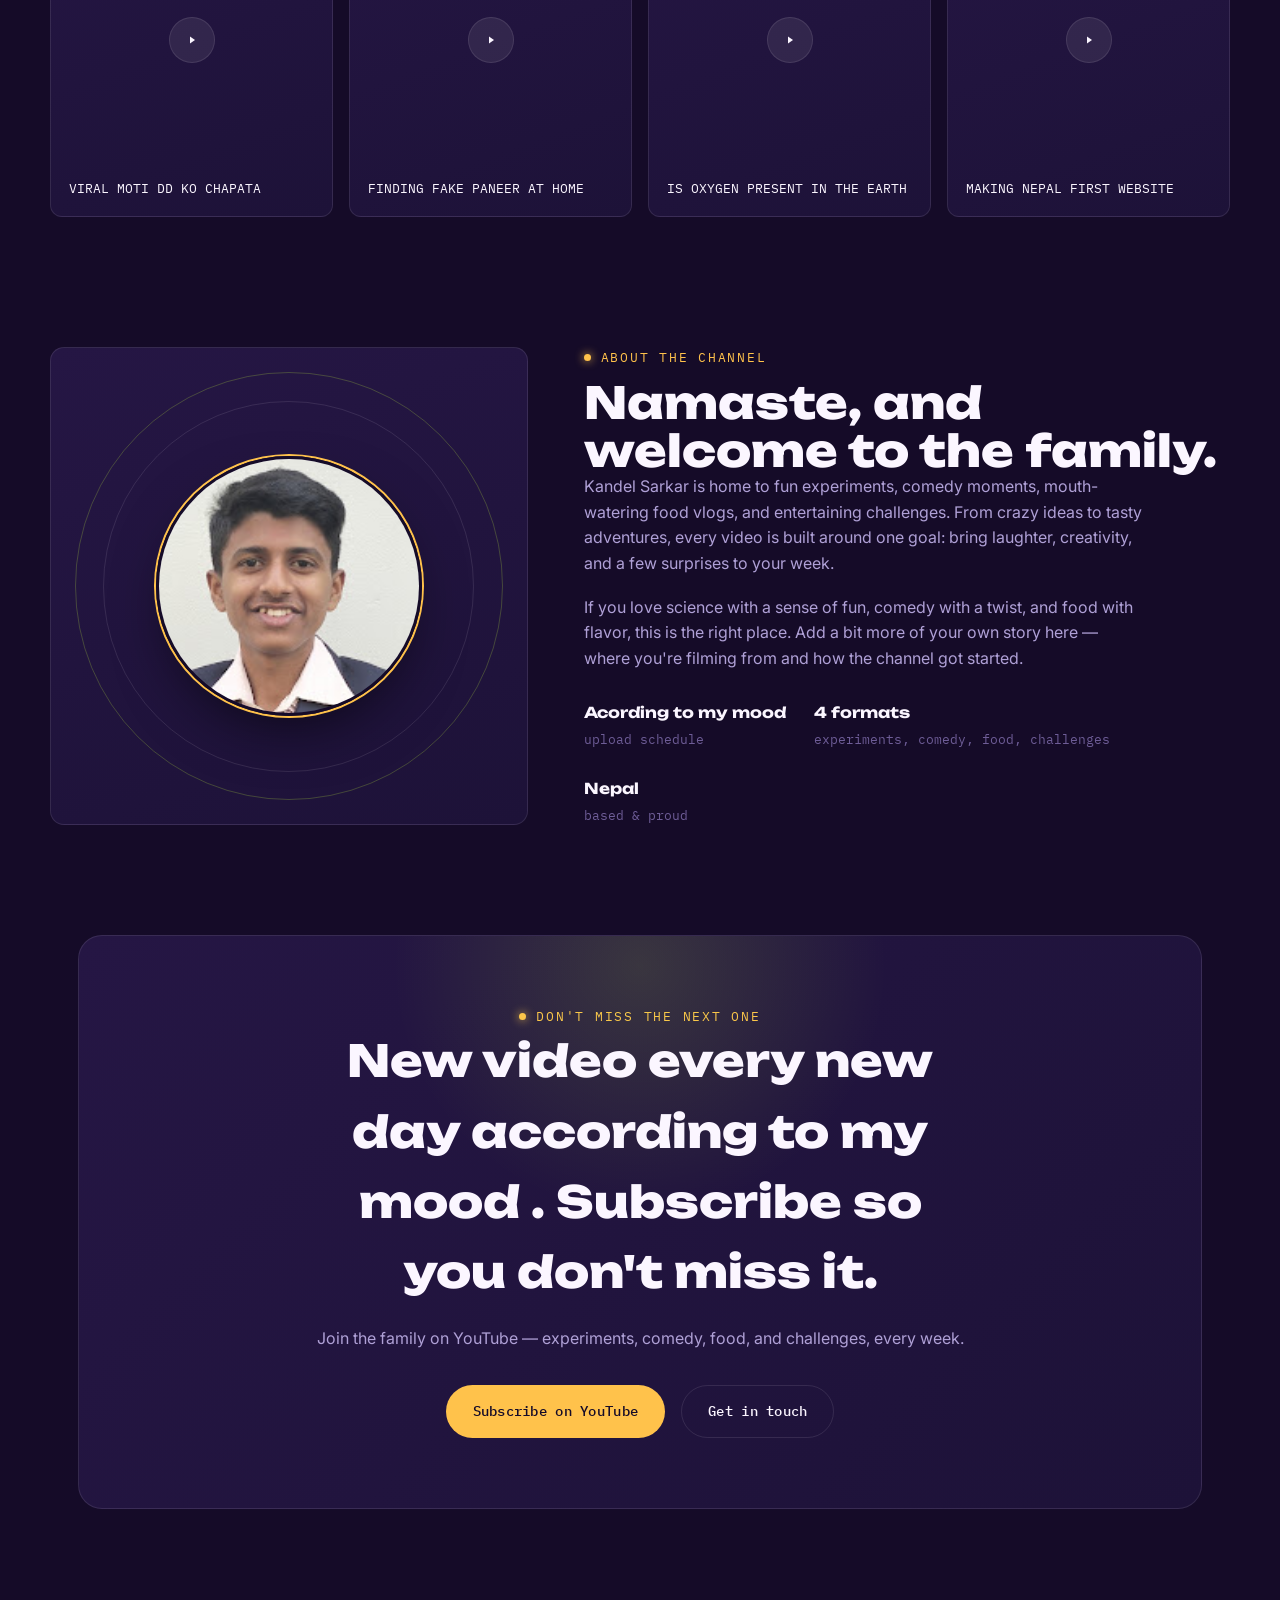
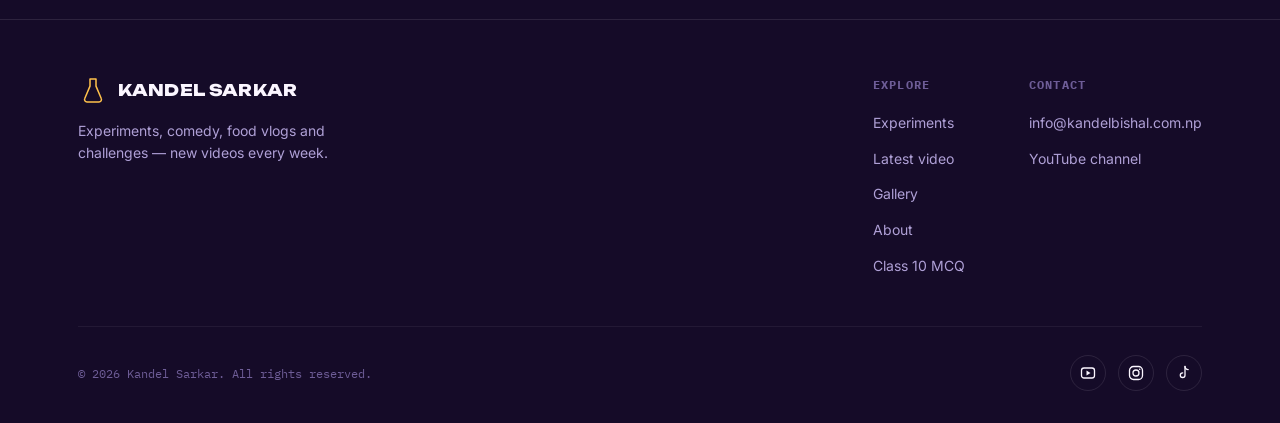
==== commit 783618f0: "Add progress tracking, weak topics and 3-hour SEE mock exam" ====
--- a/index.html
+++ b/index.html
@@ -4,7 +4,7 @@
 <meta charset="UTF-8">
 <meta name="viewport" content="width=device-width, initial-scale=1.0">
 <title>Class 10 MCQ NEB | Free SEE Practice | Kandel Sarkar</title>
-<meta name="description" content="Free Class 10 MCQ practice for NEB SEE — 1,900+ Science MCQs, 1,400+ Math MCQs, 1,100+ Computer MCQs, chapter-wise quizzes, plus Kandel Sarkar videos, projects and educational books.">
+<meta name="description" content="Free Class 10 MCQ practice for NEB SEE — 4,400+ Science, Math and Computer MCQs, saved progress, weak-topic detection and a full 3-hour SEE mock exam.">
 <meta name="keywords" content="mcq class 10 neb, class 10 mcq, neb class 10 science mcq, neb class 10 math mcq, class 10 computer mcq, neb class 10 computer science mcq, see mcq practice, kandel sarkar">
 <meta name="theme-color" content="#150B28">
 <meta name="robots" content="index, follow, max-image-preview:large">
@@ -14,13 +14,13 @@
 <meta property="og:type" content="website">
 <meta property="og:site_name" content="Kandel Sarkar">
 <meta property="og:title" content="Class 10 MCQ NEB | Free SEE Practice | Kandel Sarkar">
-<meta property="og:description" content="Free Class 10 MCQ practice for NEB SEE — 1,900+ Science MCQs, 1,400+ Math MCQs and 1,100+ Computer MCQs, with chapter-wise quizzes and instant scoring.">
+<meta property="og:description" content="Practice 4,400+ Class 10 MCQs, save every test, find weak topics and sit a full 3-hour SEE mock exam. Free NEB SEE preparation.">
 <meta property="og:url" content="https://kandelbishal.com.np/">
 <meta property="og:image" content="https://kandelbishal.com.np/kandel-sarkar-profile.jpg">
 <meta property="og:image:alt" content="Kandel Sarkar — Class 10 MCQ NEB practice">
 <meta name="twitter:card" content="summary">
 <meta name="twitter:title" content="Class 10 MCQ NEB | Free SEE Practice">
-<meta name="twitter:description" content="Practice 1,900+ Science MCQs, 1,400+ Math MCQs and 1,100+ Computer MCQs for NEB Class 10 SEE.">
+<meta name="twitter:description" content="4,400+ MCQs, saved progress, weak-topic radar and a full 3-hour SEE mock exam for Class 10 NEB.">
 <meta name="twitter:image" content="https://kandelbishal.com.np/kandel-sarkar-profile.jpg">
 
 <!-- Favicon (inline, no external request) -->
@@ -62,7 +62,7 @@
       "name": "Class 10 MCQ NEB | Free SEE Practice | Kandel Sarkar",
       "isPartOf": {"@id": "https://kandelbishal.com.np/#website"},
       "about": {"@type": "Thing", "name": "Class 10 MCQ NEB SEE practice"},
-      "description": "Free Class 10 MCQ practice for NEB SEE — Science, Mathematics and Computer Science quizzes with instant scoring and explanations."
+      "description": "Free Class 10 MCQ practice for NEB SEE — Science, Mathematics and Computer Science quizzes with progress tracking, weak-topic detection and a full 3-hour mock exam."
     }
   ]
 }
@@ -1148,10 +1148,11 @@
       <div class="eyebrow">FREE NEB SEE PRACTICE</div>
       <h2 class="section-title">Class 10 MCQ for NEB SEE</h2>
     </div>
-    <p class="section-sub">Choose Science, Mathematics or Computer Science and practice 4,400+ chapter-wise MCQs with instant scoring, detailed explanations and an elapsed-time clock.</p>
+    <p class="section-sub">Practice 4,400+ chapter-wise MCQs, save every test, discover your weak topics and sit a full 3-hour SEE mock exam. Progress tracking is built in and free.</p>
   </div>
   <div class="hero-actions" style="justify-content:center;margin-bottom:0;">
-    <a class="btn btn-primary" href="class-10-mcq.html">Choose Your Subject →</a>
+    <a class="btn btn-primary" href="class-10-mcq.html">Open Progress Dashboard →</a>
+    <a class="btn btn-ghost" href="see-mock-exam.html">3-Hour SEE Mock</a>
     <a class="btn btn-ghost" href="science-mcq.html">Science MCQ</a>
     <a class="btn btn-ghost" href="math-mcq.html">Math MCQ</a>
     <a class="btn btn-ghost" href="computer-mcq.html">Computer MCQ</a>
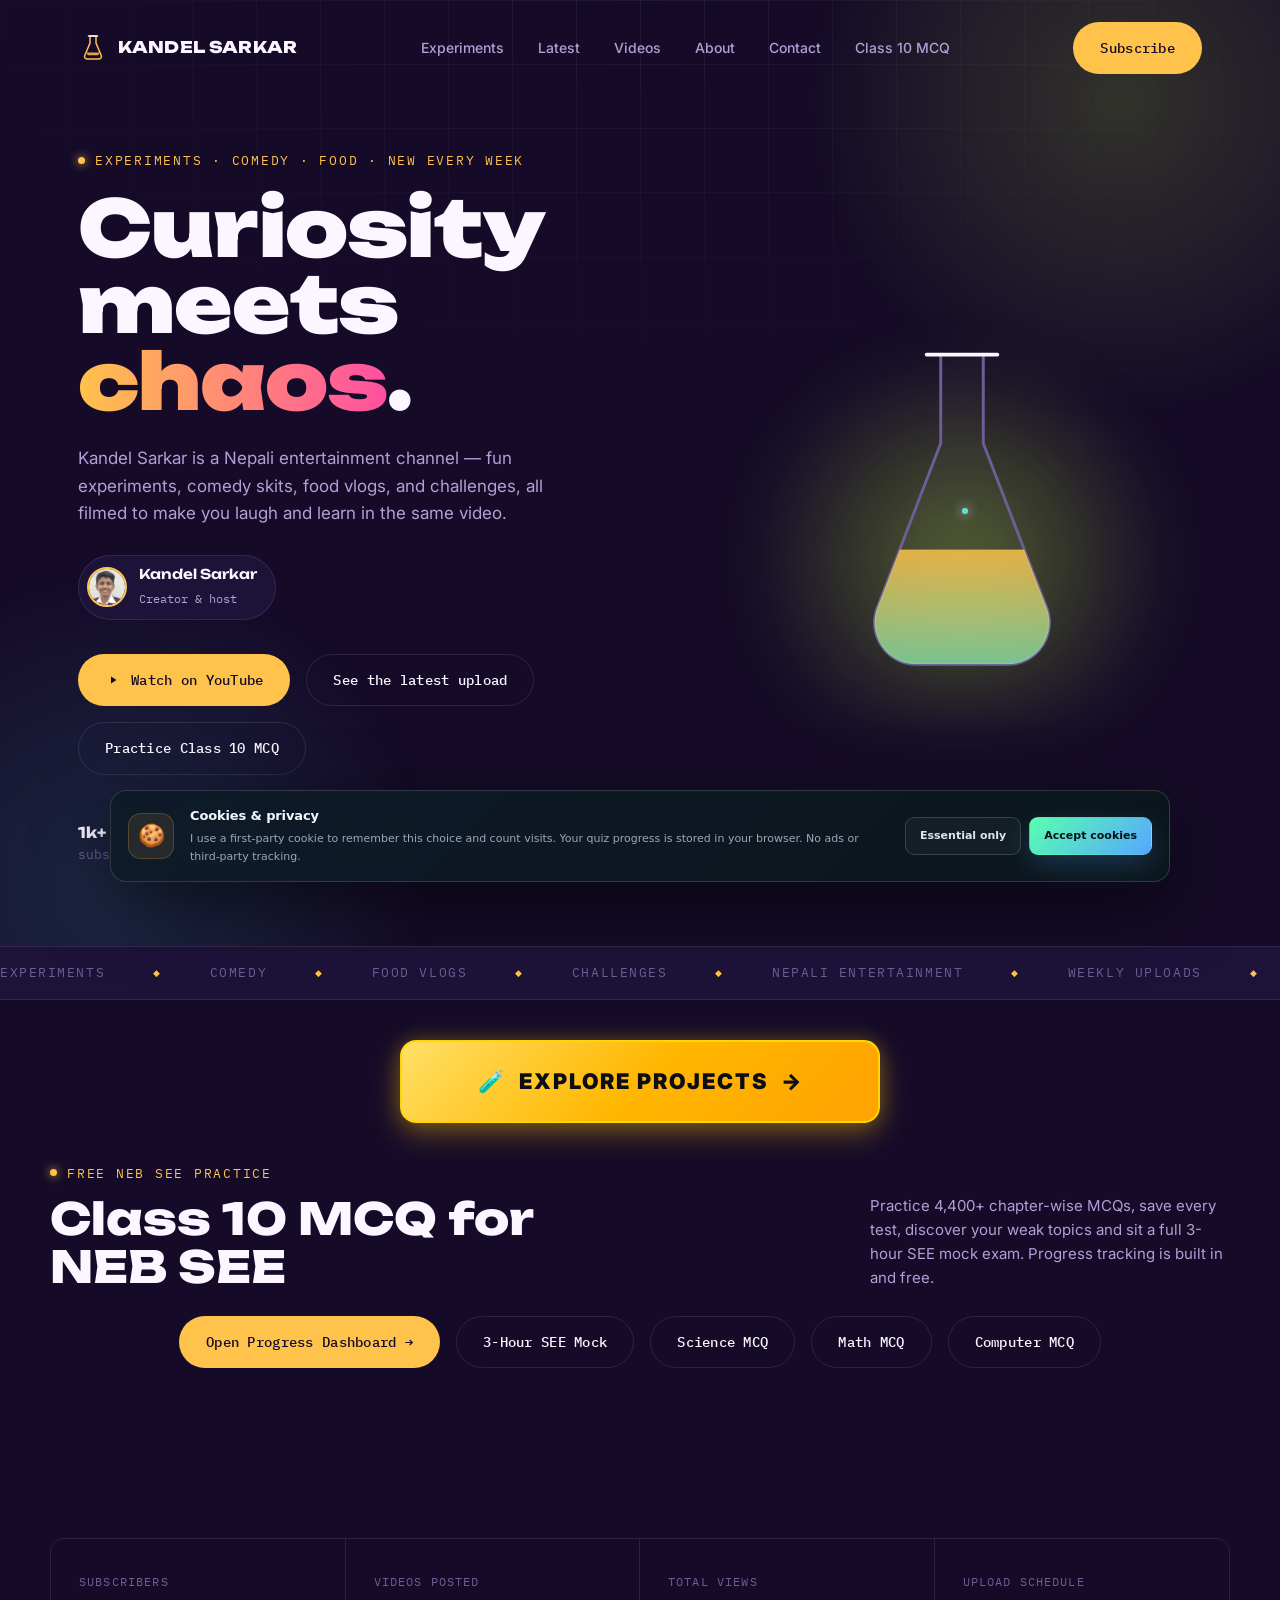
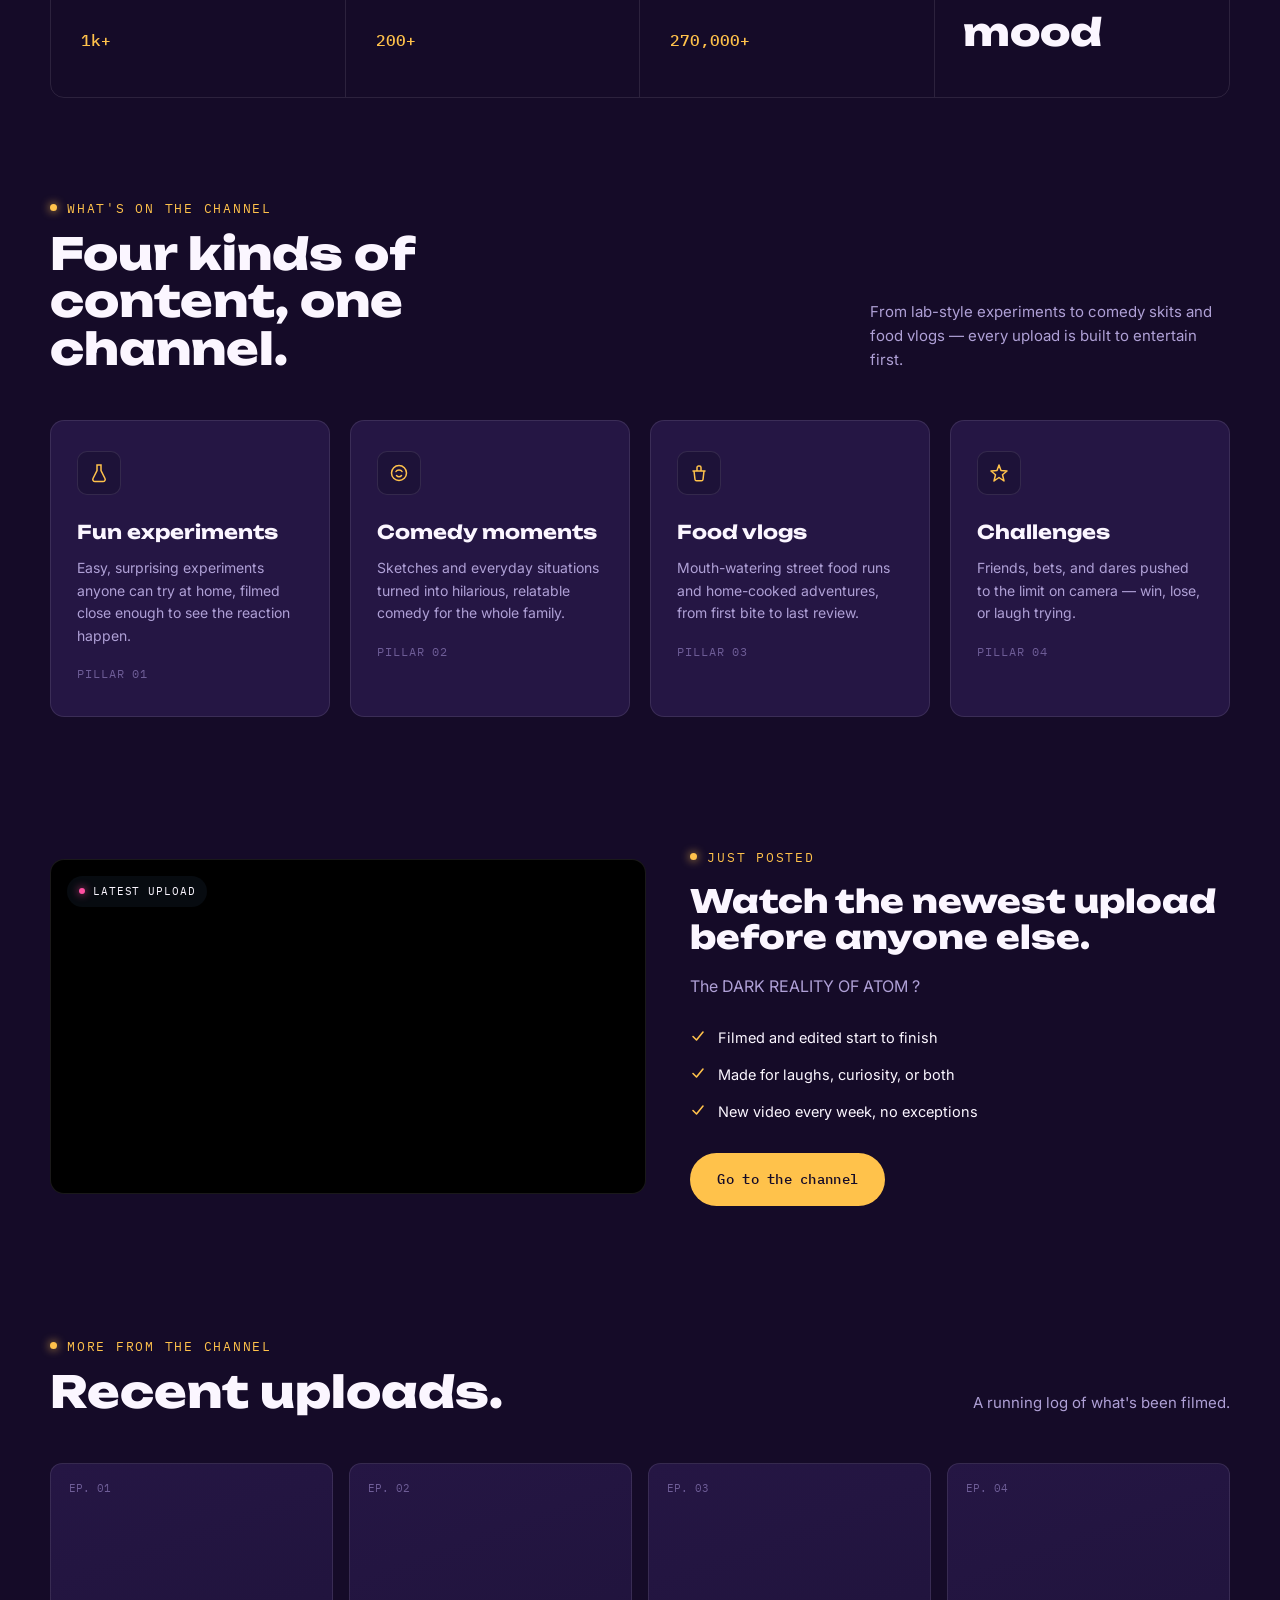
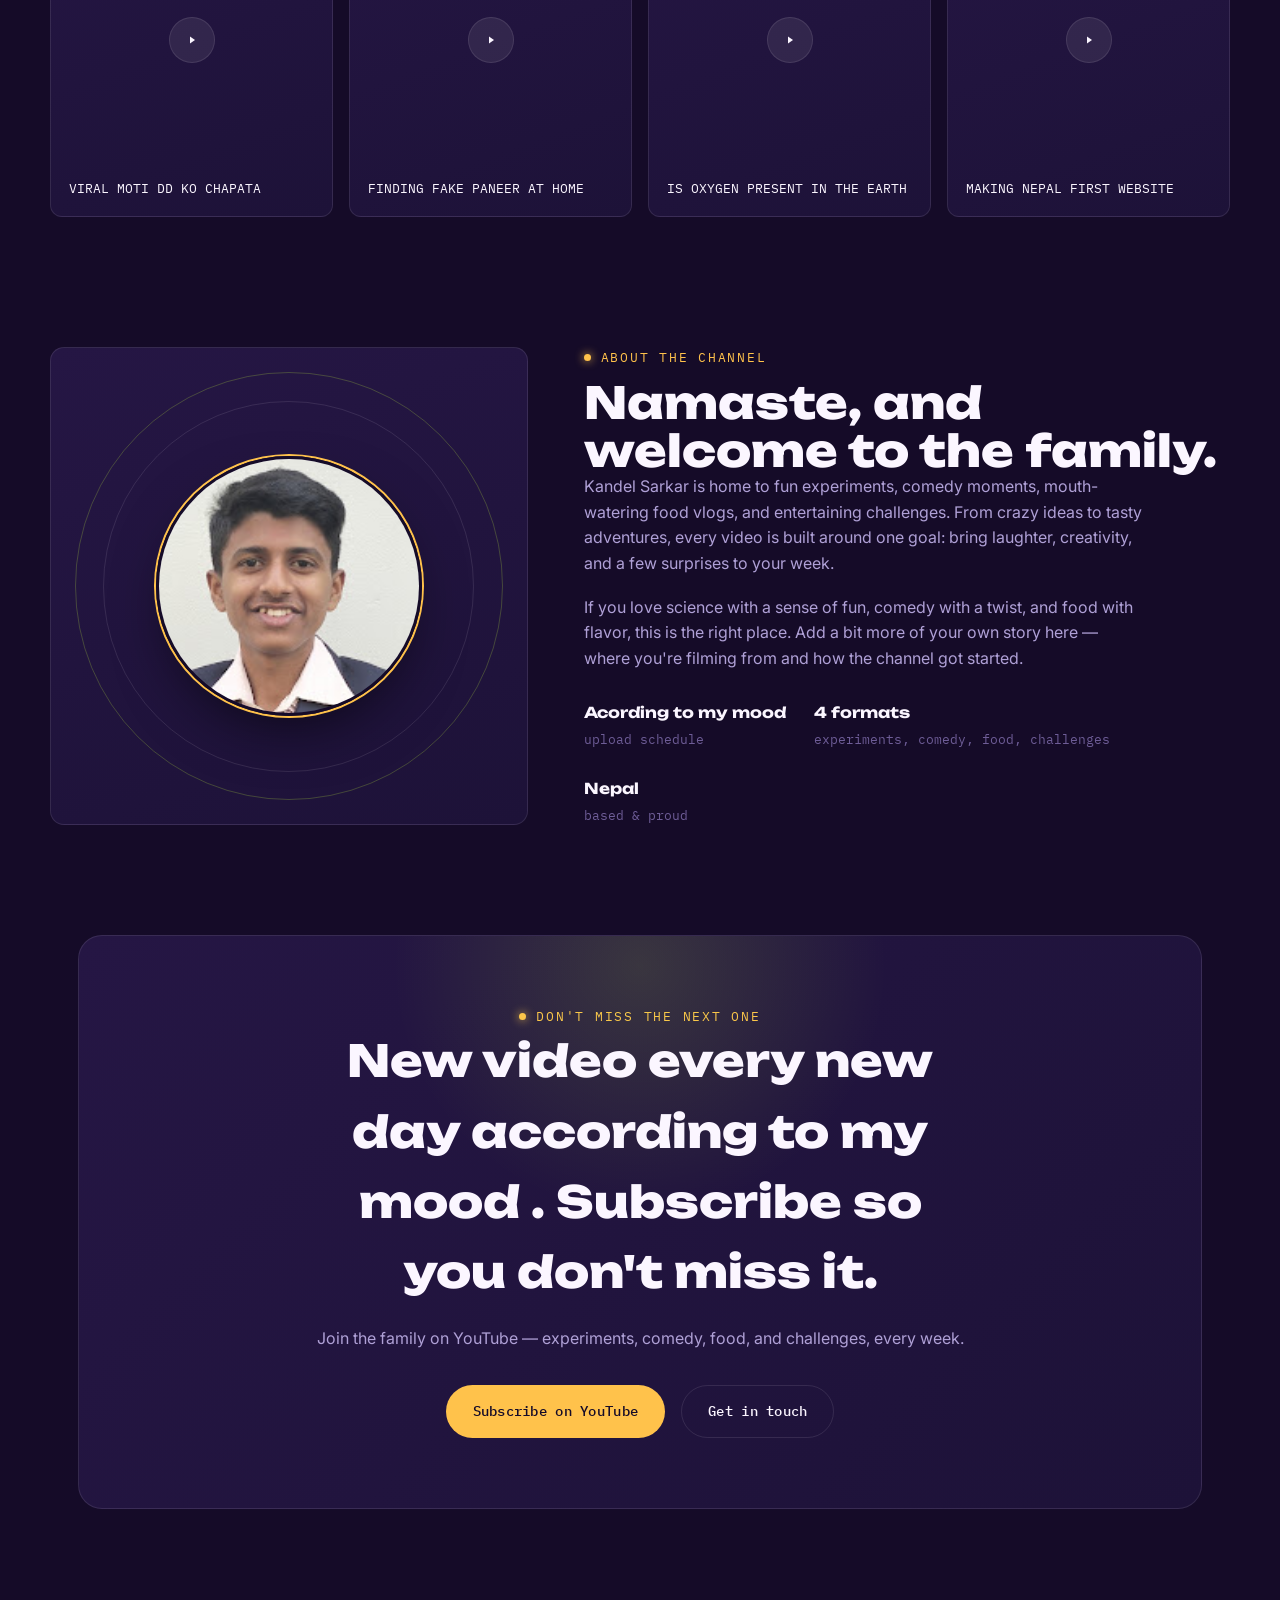
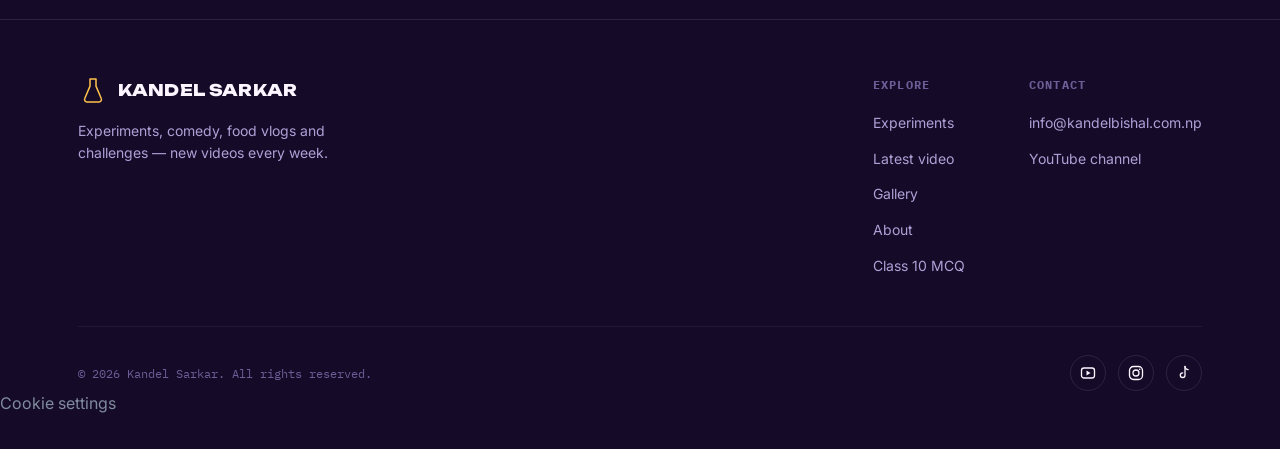
==== commit 54373938: "Add cookie consent and first-party visit tracking" ====
--- a/index.html
+++ b/index.html
@@ -896,6 +896,8 @@
   }
   @media (hover: none){ .cursor-spark{ display:none; } }
 </style>
+    <link rel="stylesheet" href="cookie-consent.css?v=1">
+    <script src="cookie-consent.js?v=1" defer></script>
 </head>
 <body>
 <div class="cursor-glow" id="cursorGlow" aria-hidden="true"></div>
--- a/cookie-consent.css
+++ b/cookie-consent.css
@@ -0,0 +1,188 @@
+/* =========================================================
+   COOKIE CONSENT BANNER
+   First-party, privacy-friendly. No third-party tracking.
+========================================================= */
+
+.cookie-consent {
+    position: fixed;
+    left: 50%;
+    bottom: 18px;
+    z-index: 460;
+    width: min(1060px, calc(100vw - 30px));
+    transform: translate(-50%, 18px);
+    opacity: 0;
+    pointer-events: none;
+    transition: opacity 0.25s ease, transform 0.25s ease;
+    font-family: "Segoe UI", system-ui, -apple-system, BlinkMacSystemFont, Arial, sans-serif;
+}
+
+.cookie-consent.visible {
+    opacity: 1;
+    transform: translate(-50%, 0);
+    pointer-events: auto;
+}
+
+.cookie-consent[hidden] {
+    display: none !important;
+}
+
+.cookie-consent-inner {
+    display: flex;
+    align-items: center;
+    gap: 16px;
+    padding: 15px 17px;
+    border-radius: 16px;
+    border: 1px solid rgba(255, 255, 255, 0.15);
+    background:
+        linear-gradient(135deg, rgba(88, 166, 255, 0.09), rgba(87, 255, 176, 0.04)),
+        rgba(8, 13, 20, 0.97);
+    box-shadow: 0 22px 70px rgba(0, 0, 0, 0.52);
+    backdrop-filter: blur(18px);
+    -webkit-backdrop-filter: blur(18px);
+}
+
+.cookie-consent-icon {
+    flex: 0 0 46px;
+    width: 46px;
+    height: 46px;
+    display: grid;
+    place-items: center;
+    border-radius: 13px;
+    font-size: 22px;
+    background: rgba(255, 179, 71, 0.1);
+    border: 1px solid rgba(255, 179, 71, 0.22);
+}
+
+.cookie-consent-copy {
+    min-width: 0;
+    flex: 1;
+}
+
+.cookie-consent-copy strong {
+    display: block;
+    margin-bottom: 3px;
+    font-size: 13px;
+    letter-spacing: -0.01em;
+    color: #f4f8ff;
+}
+
+.cookie-consent-copy p {
+    font-size: 11px;
+    line-height: 1.65;
+    color: #9ba8ba;
+}
+
+.cookie-consent-copy a {
+    color: #7cc4ff;
+    text-decoration: none;
+}
+
+.cookie-consent-copy a:hover {
+    text-decoration: underline;
+}
+
+.cookie-consent-actions {
+    flex: 0 0 auto;
+    display: flex;
+    align-items: center;
+    gap: 8px;
+}
+
+.cookie-btn {
+    min-height: 38px;
+    padding: 9px 14px;
+    border-radius: 9px;
+    border: 1px solid transparent;
+    font-family: inherit;
+    font-size: 11px;
+    font-weight: 800;
+    cursor: pointer;
+    white-space: nowrap;
+    transition: transform 0.18s ease, background 0.18s ease, border-color 0.18s ease;
+}
+
+.cookie-btn:hover {
+    transform: translateY(-1px);
+}
+
+.cookie-btn.essential {
+    color: #dce6f2;
+    background: rgba(255, 255, 255, 0.04);
+    border-color: rgba(255, 255, 255, 0.16);
+}
+
+.cookie-btn.essential:hover {
+    background: rgba(255, 255, 255, 0.08);
+    border-color: rgba(255, 255, 255, 0.3);
+}
+
+.cookie-btn.accept {
+    color: #041016;
+    background: linear-gradient(135deg, #57ffb0, #58a6ff);
+    box-shadow: 0 10px 28px rgba(88, 166, 255, 0.22);
+}
+
+.cookie-settings-link {
+    display: inline;
+    padding: 0;
+    border: 0;
+    background: transparent;
+    color: inherit;
+    font: inherit;
+    font-size: inherit;
+    text-decoration: none;
+    cursor: pointer;
+    opacity: 0.9;
+}
+
+.cookie-settings-link:hover {
+    color: #fff;
+    text-decoration: underline;
+}
+
+footer .cookie-settings-link {
+    color: #8d9aab;
+}
+
+footer .cookie-settings-link:hover {
+    color: #fff;
+}
+
+@media (max-width: 760px) {
+    .cookie-consent {
+        bottom: 10px;
+        width: calc(100vw - 20px);
+    }
+
+    .cookie-consent-inner {
+        flex-wrap: wrap;
+        gap: 11px;
+        padding: 14px;
+    }
+
+    .cookie-consent-icon {
+        flex-basis: 38px;
+        width: 38px;
+        height: 38px;
+        font-size: 18px;
+    }
+
+    .cookie-consent-copy {
+        flex-basis: calc(100% - 52px);
+    }
+
+    .cookie-consent-actions {
+        width: 100%;
+    }
+
+    .cookie-btn {
+        flex: 1;
+    }
+}
+
+@media (prefers-reduced-motion: reduce) {
+    .cookie-consent,
+    .cookie-btn {
+        transition-duration: 0.01ms !important;
+    }
+}
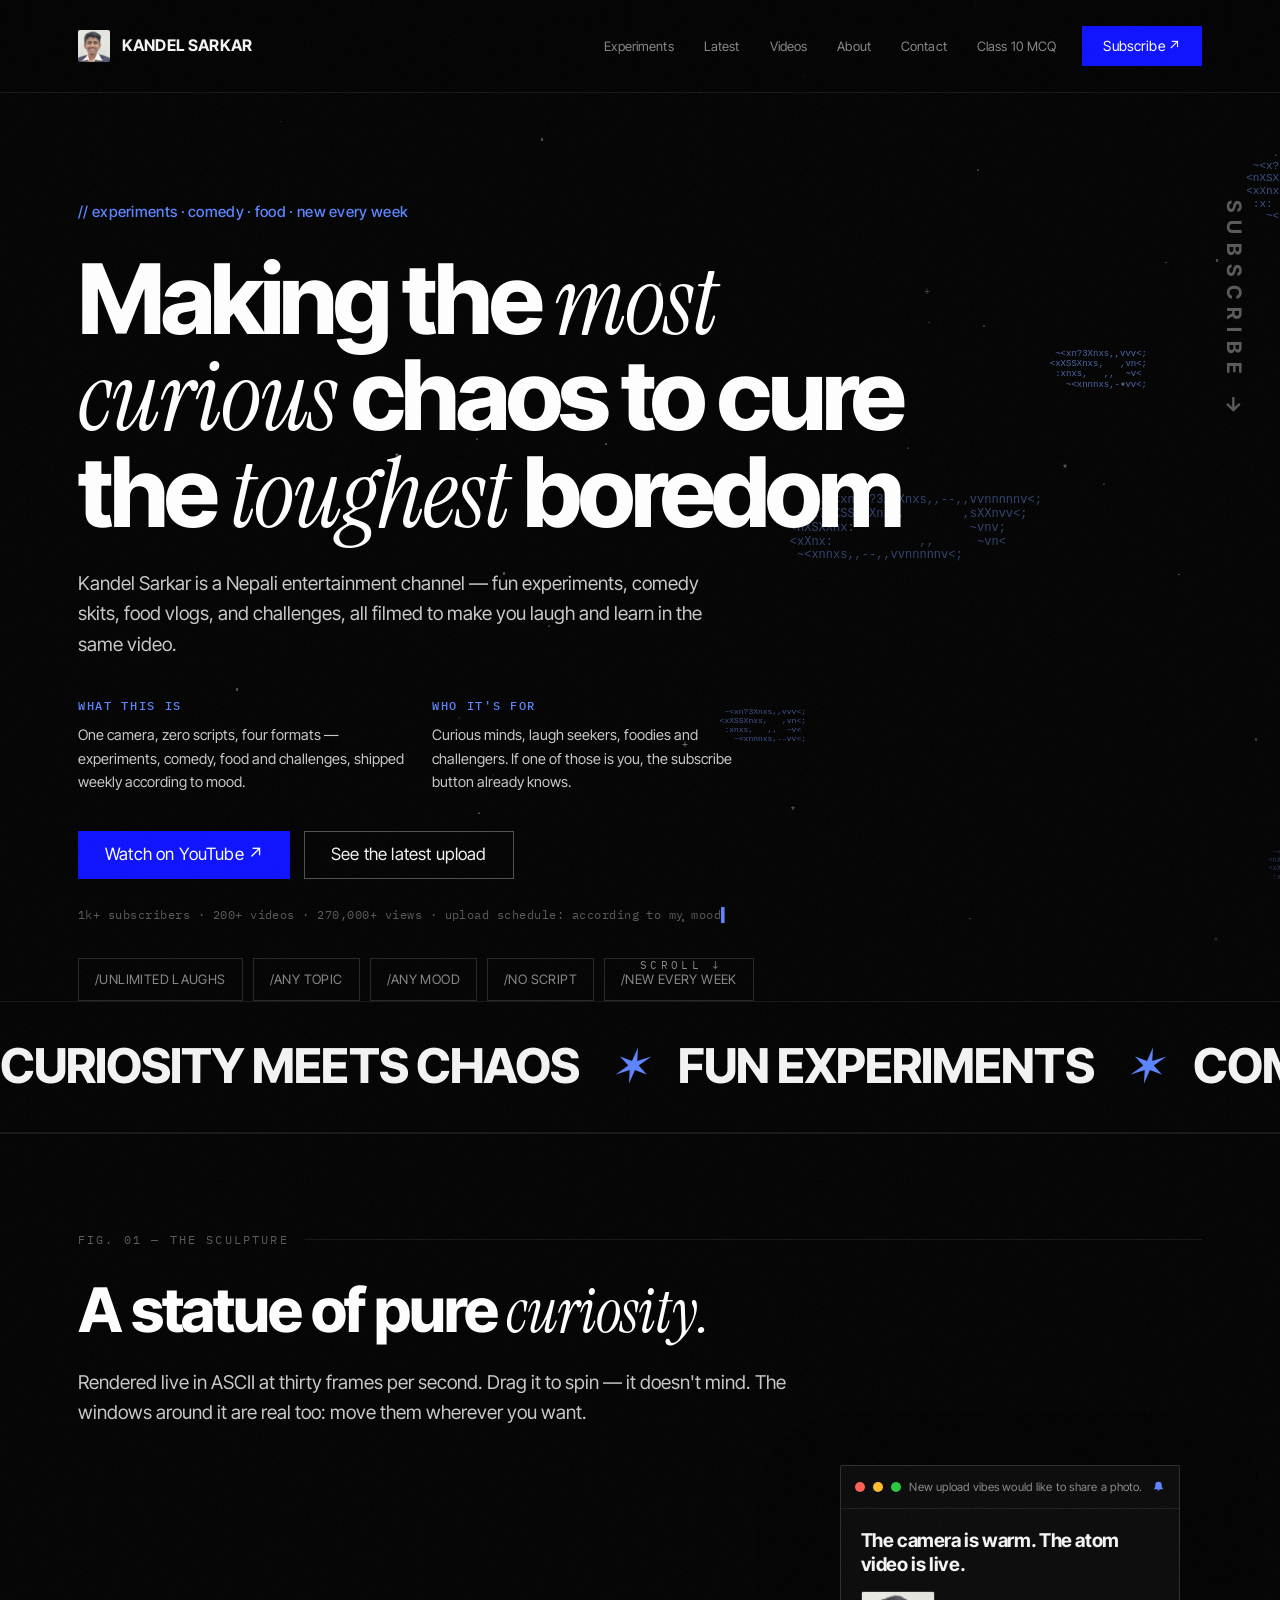
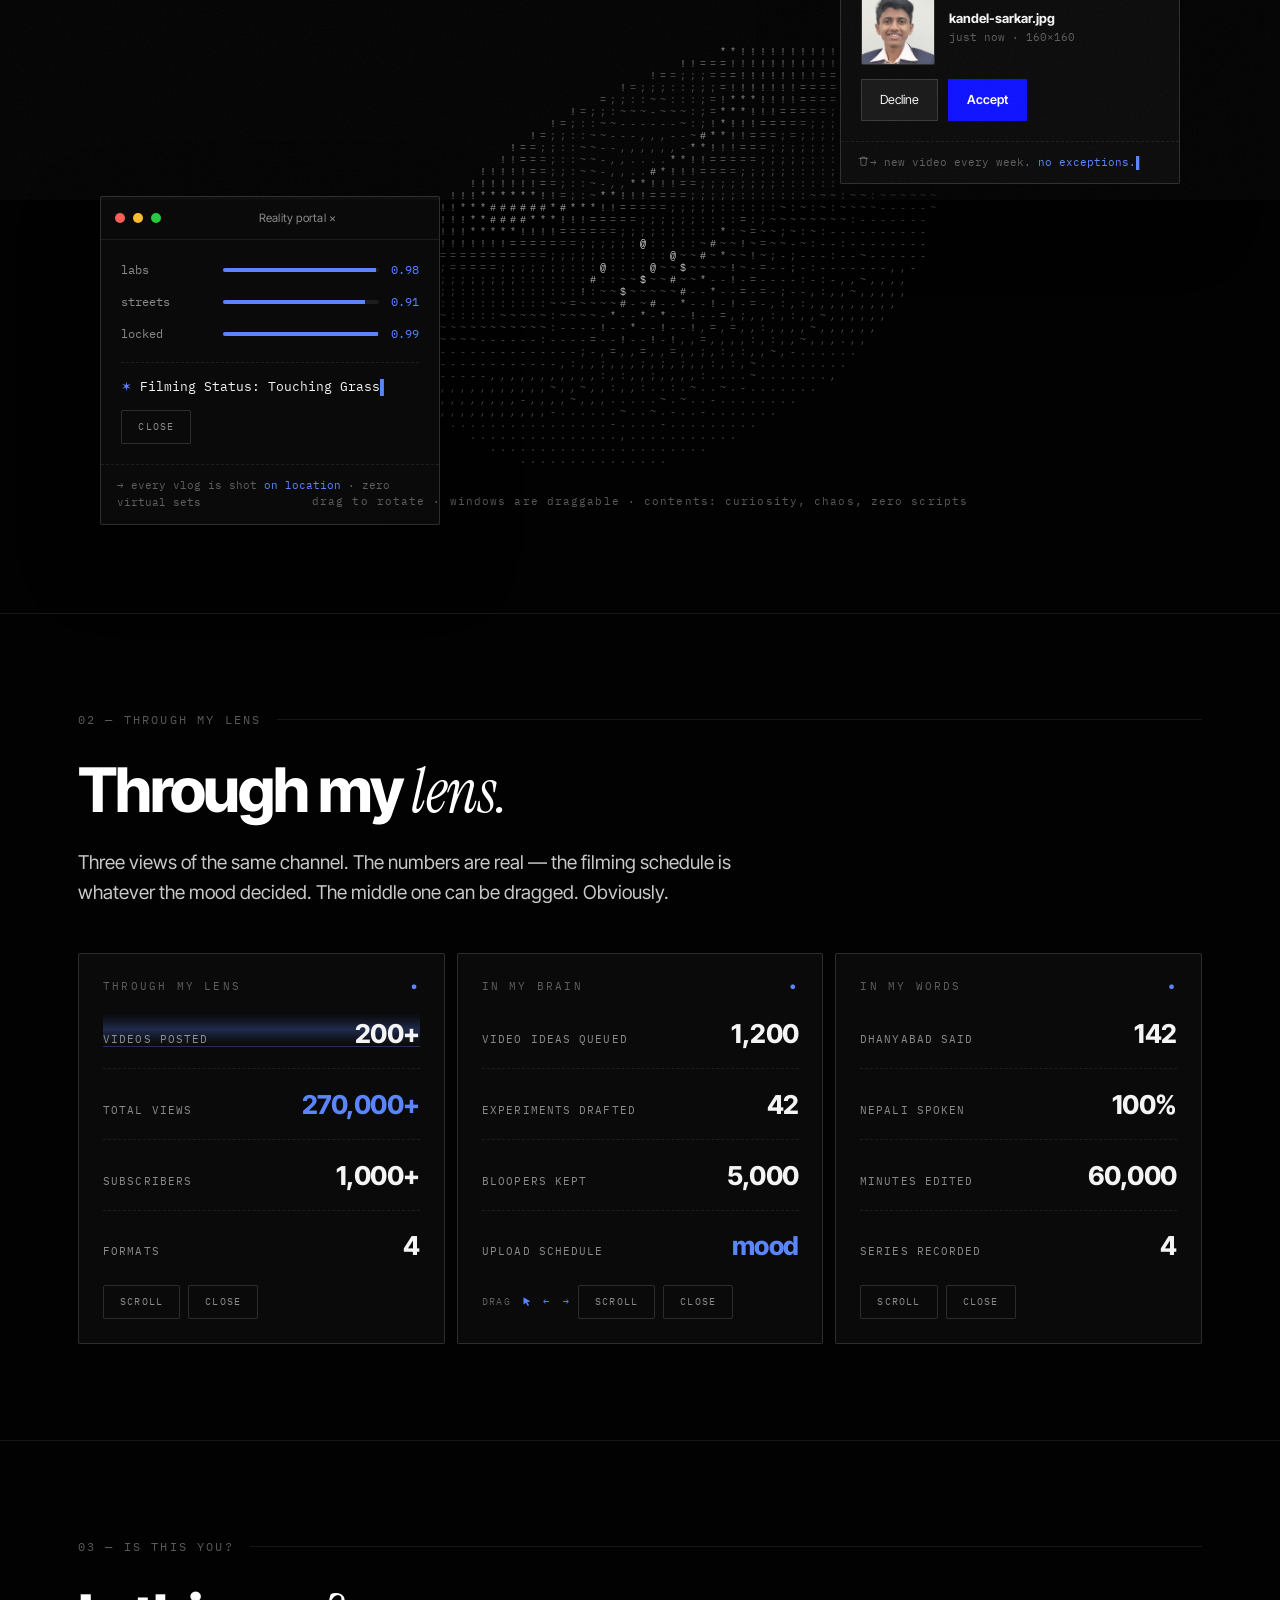
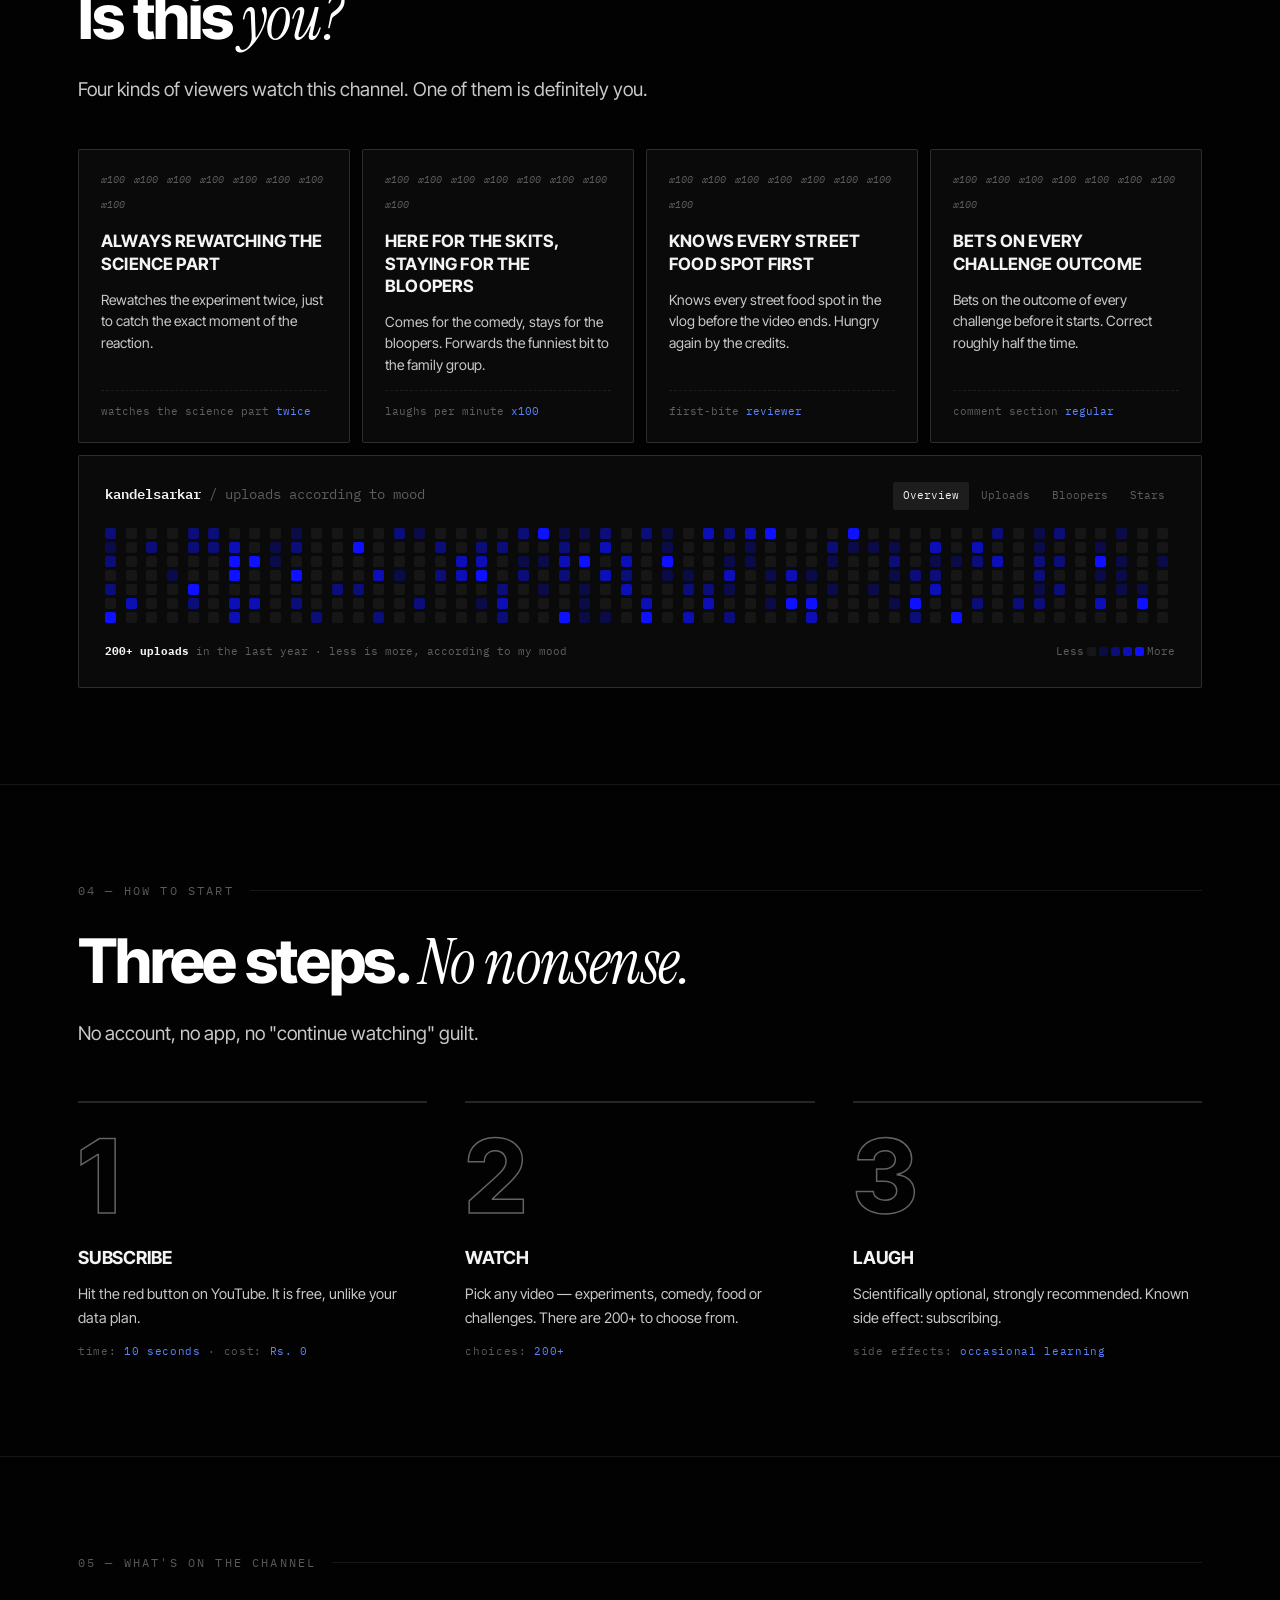
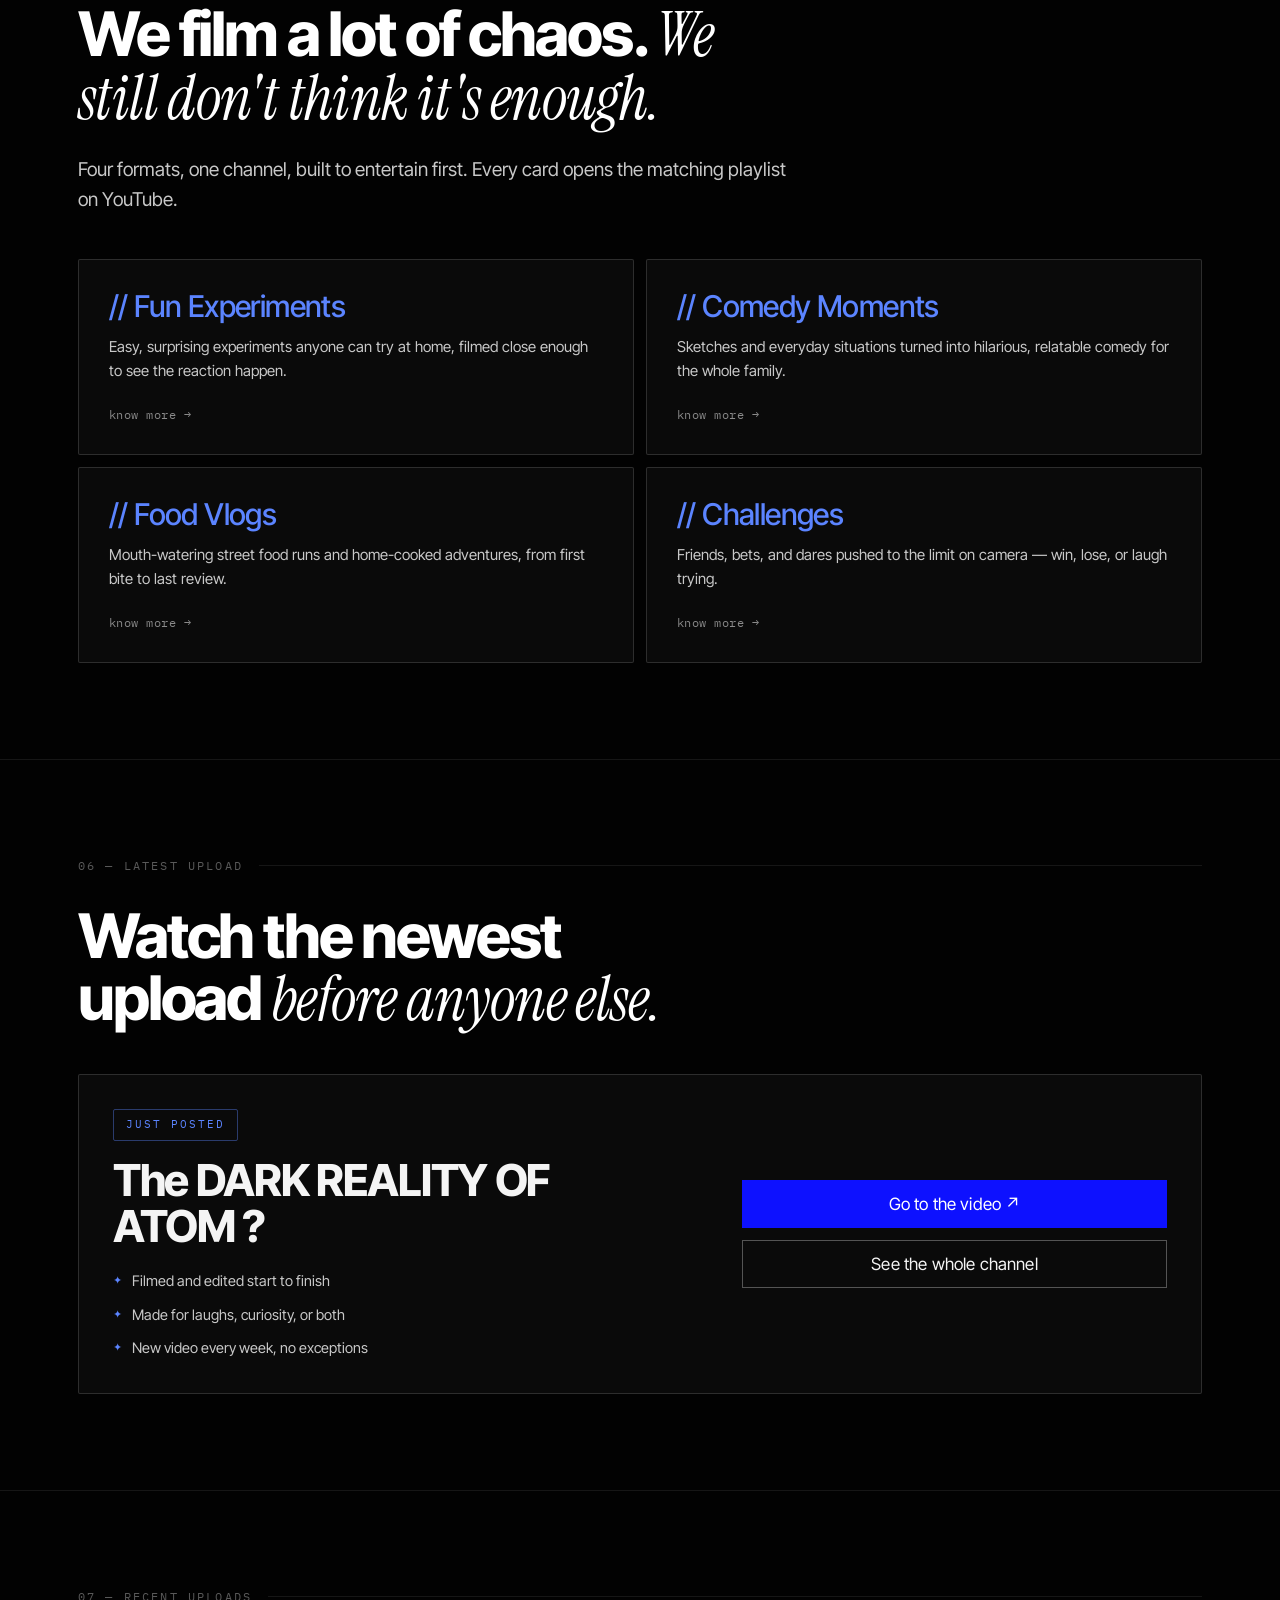
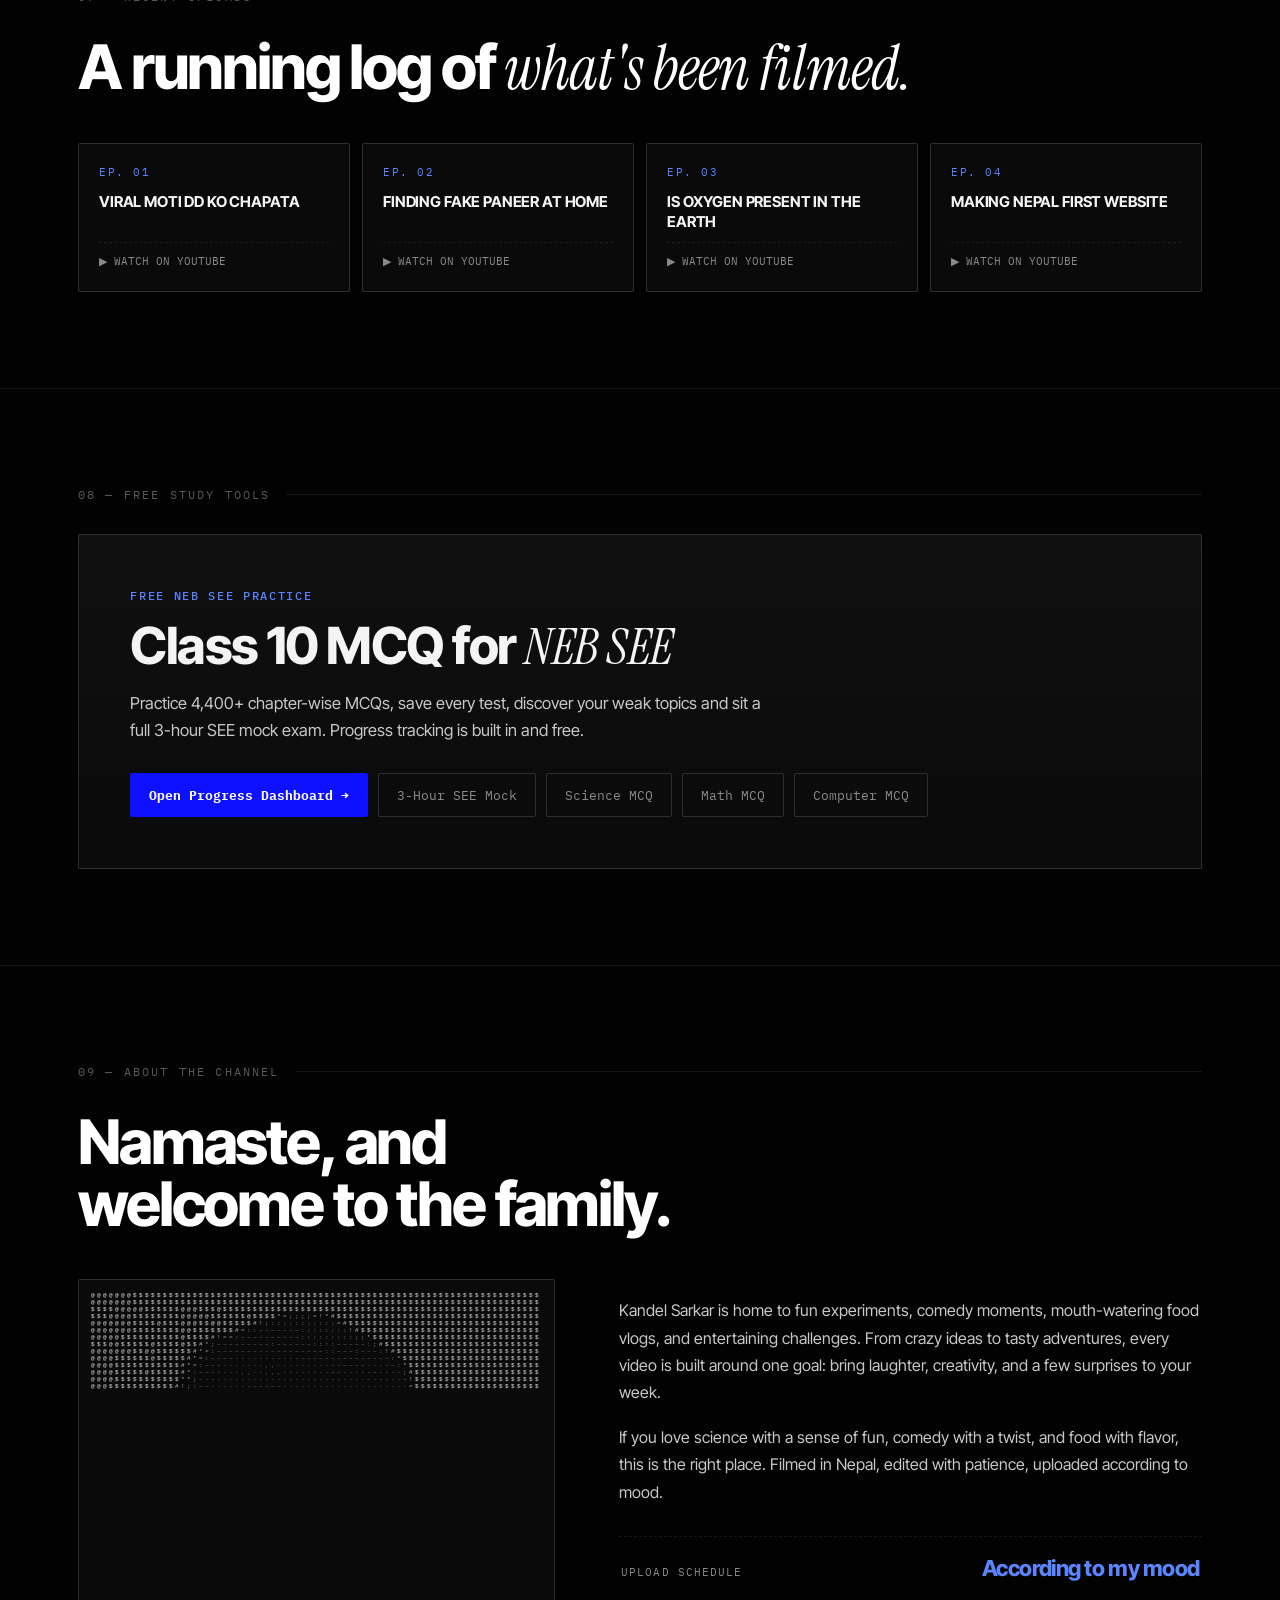
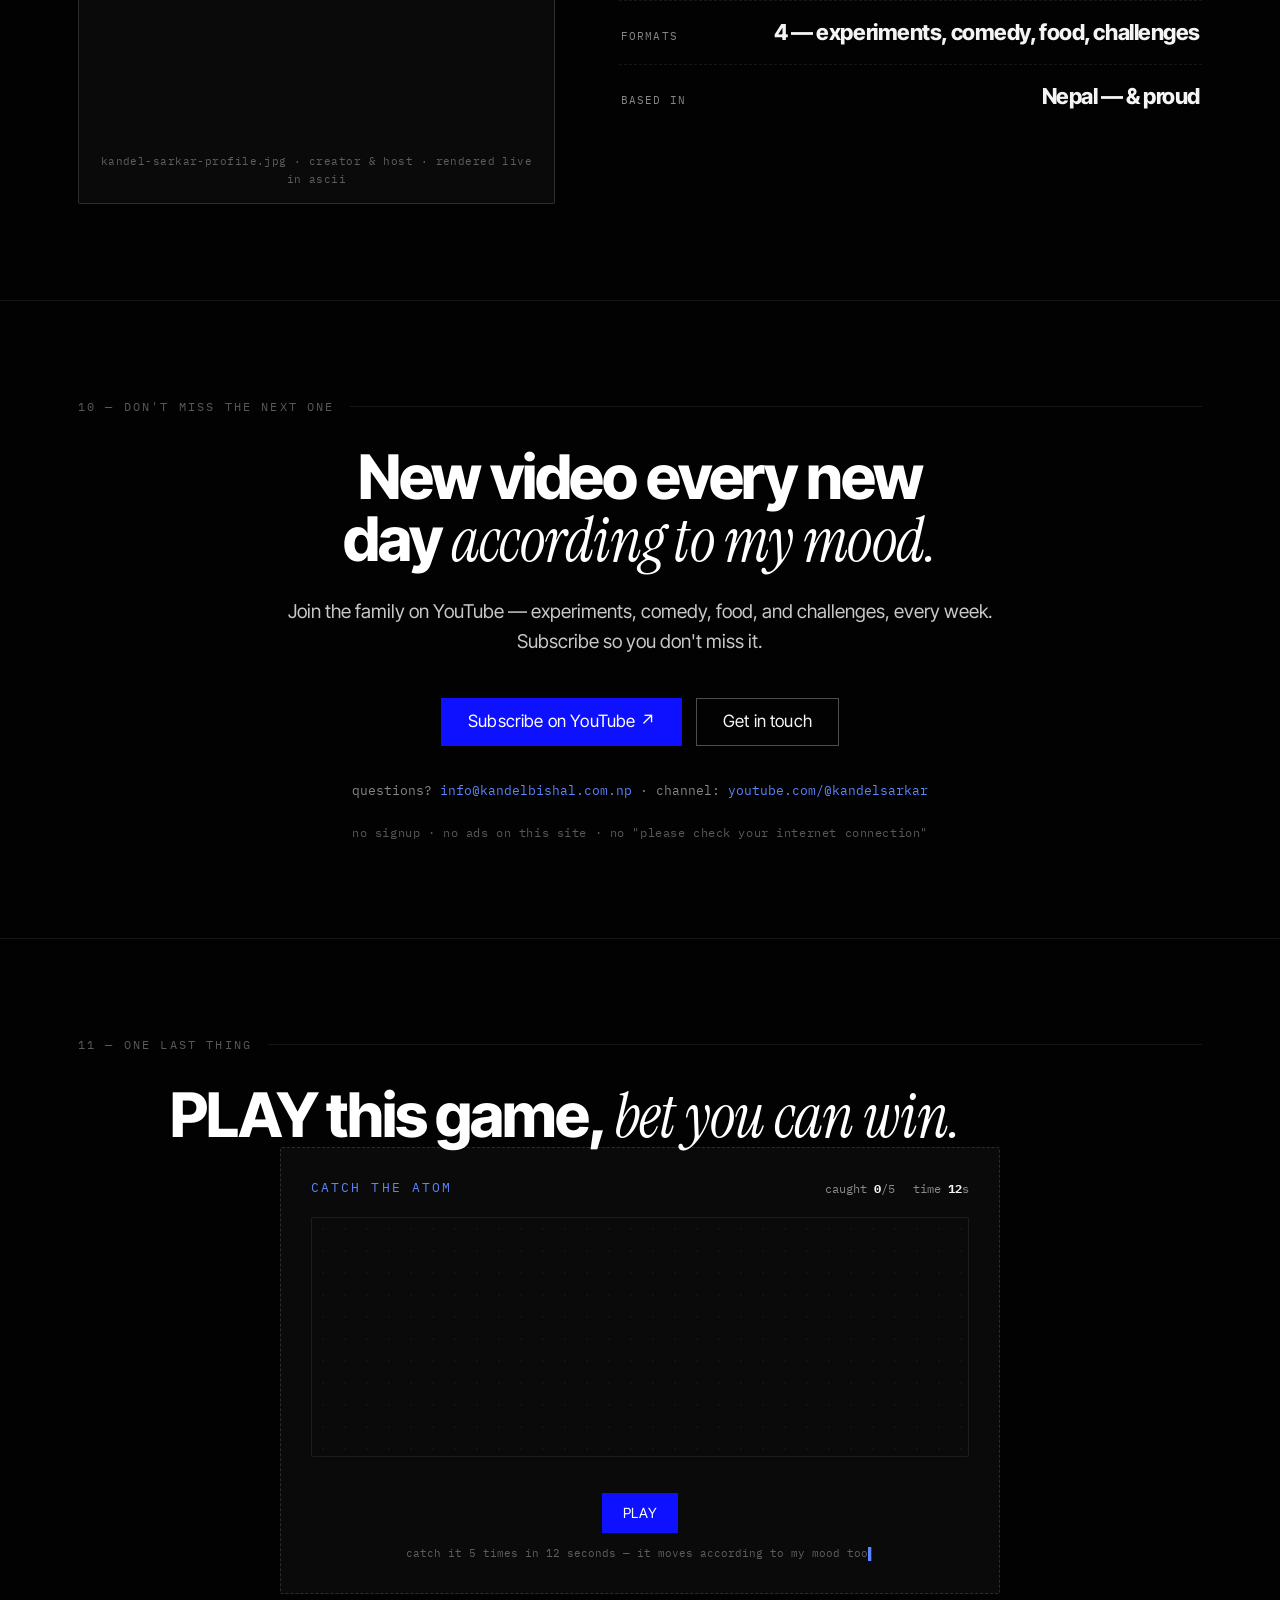
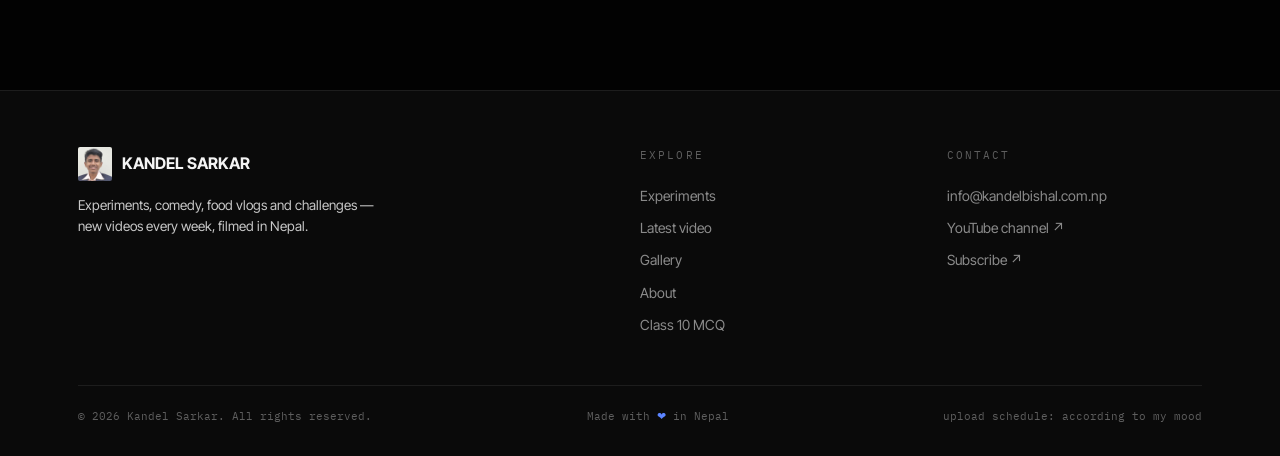
==== commit d5d19ca4: "Publish redesigned homepage with animated assets" ====
--- a/index.html
+++ b/index.html
@@ -6,7 +6,7 @@
 <title>Class 10 MCQ NEB | Free SEE Practice | Kandel Sarkar</title>
 <meta name="description" content="Free Class 10 MCQ practice for NEB SEE — 4,400+ Science, Math and Computer MCQs, saved progress, weak-topic detection and a full 3-hour SEE mock exam.">
 <meta name="keywords" content="mcq class 10 neb, class 10 mcq, neb class 10 science mcq, neb class 10 math mcq, class 10 computer mcq, neb class 10 computer science mcq, see mcq practice, kandel sarkar">
-<meta name="theme-color" content="#150B28">
+<meta name="theme-color" content="#020202">
 <meta name="robots" content="index, follow, max-image-preview:large">
 <link rel="canonical" href="https://kandelbishal.com.np/">
 
@@ -24,13 +24,12 @@
 <meta name="twitter:image" content="https://kandelbishal.com.np/kandel-sarkar-profile.jpg">
 
 <!-- Favicon (inline, no external request) -->
-<link rel="icon" href="data:image/svg+xml,%3Csvg xmlns='http://www.w3.org/2000/svg' viewBox='0 0 40 40'%3E%3Crect width='40' height='40' rx='8' fill='%23150B28'/%3E%3Cpath d='M16 6H24V15.5L31 32C32 34.2 30.4 36.7 28 36.7H12C9.6 36.7 8 34.2 9 32L16 15.5V6Z' stroke='%23FFC24B' stroke-width='2.5' stroke-linejoin='round' fill='none'/%3E%3C/svg%3E">
-
-<link rel="icon" type="image/jpeg" href="kandel-sarkar-profile.jpg">
-<!-- Fonts -->
+<link rel="icon" href="data:image/svg+xml,%3Csvg xmlns='http://www.w3.org/2000/svg' viewBox='0 0 40 40'%3E%3Crect width='40' height='40' rx='8' fill='%23020202'/%3E%3Cpath d='M16 6H24V15.5L31 32C32 34.2 30.4 36.7 28 36.7H12C9.6 36.7 8 34.2 9 32L16 15.5V6Z' stroke='%235b84ff' stroke-width='2.5' stroke-linejoin='round' fill='none'/%3E%3C/svg%3E">
+
+<!-- Fonts — the same public families Razorpay's ai-builders page loads -->
 <link rel="preconnect" href="https://fonts.googleapis.com">
 <link rel="preconnect" href="https://fonts.gstatic.com" crossorigin>
-<link href="https://fonts.googleapis.com/css2?family=Unbounded:wght@400;600;800;900&family=Inter:wght@400;500;600;700&family=IBM+Plex+Mono:wght@400;500;600&display=swap" rel="stylesheet">
+<link href="https://fonts.googleapis.com/css2?family=Instrument+Serif:ital@0;1&family=Inter+Tight:ital,wght@0,100..900;1,100..900&family=IBM+Plex+Mono:wght@400;500;600&display=swap" rel="stylesheet">
 
 <!-- Structured data for search engines -->
 <script type="application/ld+json">
@@ -52,7 +51,7 @@
       "url": "https://kandelbishal.com.np/",
       "name": "Kandel Sarkar",
       "description": "Free Class 10 MCQ practice for NEB SEE, plus videos, projects and educational resources.",
-      "publisher": {"@id": "https://kandelbishal.com.np/#organization"},
+      "publisher": { "@id": "https://kandelbishal.com.np/#organization" },
       "inLanguage": "en"
     },
     {
@@ -60,1457 +59,534 @@
       "@id": "https://kandelbishal.com.np/#webpage",
       "url": "https://kandelbishal.com.np/",
       "name": "Class 10 MCQ NEB | Free SEE Practice | Kandel Sarkar",
-      "isPartOf": {"@id": "https://kandelbishal.com.np/#website"},
-      "about": {"@type": "Thing", "name": "Class 10 MCQ NEB SEE practice"},
+      "isPartOf": { "@id": "https://kandelbishal.com.np/#website" },
+      "about": { "@type": "Thing", "name": "Class 10 MCQ NEB SEE practice" },
       "description": "Free Class 10 MCQ practice for NEB SEE — Science, Mathematics and Computer Science quizzes with progress tracking, weak-topic detection and a full 3-hour mock exam."
     }
   ]
 }
 </script>
 
-<style>
-  /* ============ DESIGN TOKENS ============ */
-  :root{
-    --ink:        #150B28;
-    --ink-soft:   #1D1238;
-    --ink-card:   #251644;
-    --chalk:      #FBF6FF;
-    --slate:      #AFA0D6;
-    --slate-dim:  #6E5D97;
-    --lime:       #FFC24B;
-    --flame:      #FF4FA1;
-    --beaker:     #4FE8C9;
-    --line:       rgba(251,246,255,0.10);
-    --line-soft:  rgba(251,246,255,0.06);
-
-    --font-display: 'Unbounded', sans-serif;
-    --font-body: 'Inter', sans-serif;
-    --font-mono: 'IBM Plex Mono', monospace;
-
-    --container: 1180px;
-    --radius: 14px;
-  }
-
-  *{ margin:0; padding:0; box-sizing:border-box; }
-
-  html{ scroll-behavior:smooth; }
-
-  body{
-    background:var(--ink);
-    color:var(--chalk);
-    font-family:var(--font-body);
-    line-height:1.6;
-    overflow-x:hidden;
-    -webkit-font-smoothing:antialiased;
-  }
-
-  img,svg{ display:block; max-width:100%; }
-
-  a{ color:inherit; text-decoration:none; }
-
-  ul{ list-style:none; }
-
-  button{ font-family:inherit; cursor:pointer; }
-
-  ::selection{ background:var(--lime); color:var(--ink); }
-
-  .wrap{
-    max-width:var(--container);
-    margin:0 auto;
-    padding:0 28px;
-  }
-
-  :focus-visible{
-    outline:2px solid var(--lime);
-    outline-offset:3px;
-    border-radius:4px;
-  }
-
-  /* subtle grid texture across the whole page */
-  body::before{
-    content:"";
-    position:fixed; inset:0;
-    background-image:
-      linear-gradient(var(--line-soft) 1px, transparent 1px),
-      linear-gradient(90deg, var(--line-soft) 1px, transparent 1px);
-    background-size:64px 64px;
-    mask-image:radial-gradient(ellipse 80% 60% at 50% 0%, #000 0%, transparent 70%);
-    pointer-events:none;
-    z-index:0;
-  }
-
-  section{ position:relative; z-index:1; }
-
-  /* ============ UTILITIES ============ */
-  .eyebrow{
-    font-family:var(--font-mono);
-    font-size:12.5px;
-    letter-spacing:.14em;
-    text-transform:uppercase;
-    color:var(--lime);
-    display:flex;
-    align-items:center;
-    gap:10px;
-  }
-  .eyebrow::before{
-    content:"";
-    width:7px; height:7px;
-    background:var(--lime);
-    border-radius:50%;
-    box-shadow:0 0 10px var(--lime);
-    animation:eyebrowPulse 2.2s ease-in-out infinite;
-  }
-  @keyframes eyebrowPulse{
-    0%,100%{ opacity:1; transform:scale(1); }
-    50%{ opacity:.45; transform:scale(.75); }
-  }
-  @media (prefers-reduced-motion: reduce){
-    .eyebrow::before{ animation:none; }
-  }
-
-  .btn{
-    display:inline-flex;
-    align-items:center;
-    gap:10px;
-    padding:14px 26px;
-    border-radius:999px;
-    font-family:var(--font-mono);
-    font-size:14px;
-    font-weight:500;
-    letter-spacing:.02em;
-    border:1px solid transparent;
-    transition:transform .25s cubic-bezier(.2,.8,.2,1), box-shadow .25s ease, background .25s ease, border-color .25s ease;
-    white-space:nowrap;
-  }
-  .btn:hover{ transform:translateY(-2px); }
-  .btn-primary{
-    background:var(--lime);
-    color:var(--ink);
-  }
-  .btn-primary:hover{ box-shadow:0 10px 30px -6px rgba(200,255,61,.5); }
-  .btn-ghost{
-    background:transparent;
-    color:var(--chalk);
-    border-color:var(--line);
-  }
-  .btn-ghost:hover{ border-color:var(--chalk); }
-
-  .section-head{
-    display:flex;
-    justify-content:space-between;
-    align-items:flex-end;
-    gap:24px;
-    margin-bottom:48px;
-    flex-wrap:wrap;
-  }
-  .section-title{
-    font-family:var(--font-display);
-    font-weight:800;
-    font-size:clamp(28px,4vw,44px);
-    line-height:1.08;
-    margin-top:12px;
-    max-width:600px;
-  }
-  .section-sub{
-    color:var(--slate);
-    max-width:360px;
-    font-size:15px;
-  }
-
-  .mcq-promo{ padding:0 0 80px; }
-  .mcq-promo .section-head{ margin-bottom:26px; }
-
-  .reveal{
-    opacity:0;
-    transform:translateY(28px);
-    transition:opacity .7s cubic-bezier(.2,.7,.2,1), transform .7s cubic-bezier(.2,.7,.2,1);
-  }
-  .reveal.is-visible{ opacity:1; transform:none; }
-
-  @media (prefers-reduced-motion: reduce){
-    html{ scroll-behavior:auto; }
-    *{ animation-duration:0.01ms !important; animation-iteration-count:1 !important; transition-duration:0.01ms !important; }
-    .reveal{ opacity:1; transform:none; }
-  }
-
-  /* ============ NAV ============ */
-  header{
-    position:fixed; top:0; left:0; right:0;
-    z-index:100;
-    padding:22px 0;
-    transition:padding .35s ease, background .35s ease, border-color .35s ease;
-    border-bottom:1px solid transparent;
-  }
-  header.scrolled{
-    padding:14px 0;
-    background:rgba(10,16,24,.86);
-    backdrop-filter:blur(10px);
-    border-color:var(--line);
-  }
-  nav.wrap{
-    display:flex;
-    align-items:center;
-    justify-content:space-between;
-  }
-  .logo{
-    display:flex;
-    align-items:center;
-    gap:10px;
-    font-family:var(--font-display);
-    font-weight:800;
-    font-size:16px;
-    letter-spacing:.01em;
-  }
-  .logo .mark{ width:30px; height:30px; flex-shrink:0; }
-  .logo .mark .liquid{ animation:slosh 3.6s ease-in-out infinite; transform-origin:center; }
-  @keyframes slosh{ 0%,100%{ transform:rotate(-2deg) translateY(0);} 50%{ transform:rotate(2deg) translateY(-1px);} }
-
-  .nav-links{
-    display:flex;
-    align-items:center;
-    gap:34px;
-    font-size:14px;
-    font-weight:500;
-    color:var(--slate);
-  }
-  .nav-links a{ position:relative; transition:color .2s ease; }
-  .nav-links a:hover{ color:var(--chalk); }
-  .nav-links a::after{
-    content:""; position:absolute; left:0; bottom:-6px;
-    width:0; height:1px; background:var(--lime);
-    transition:width .25s ease;
-  }
-  .nav-links a:hover::after{ width:100%; }
-
-  .nav-cta{ display:flex; align-items:center; gap:14px; }
-  .burger{
-    display:none;
-    width:38px; height:38px;
-    border:1px solid var(--line);
-    border-radius:10px;
-    background:transparent;
-    color:var(--chalk);
-    align-items:center; justify-content:center;
-  }
-
-  @media (max-width: 880px){
-    .nav-links{ display:none; }
-    .burger{ display:flex; }
-  }
-
-  /* ============ HERO ============ */
-  .hero{
-    min-height:100vh;
-    display:flex;
-    align-items:center;
-    padding:150px 0 80px;
-    position:relative;
-    overflow:hidden;
-  }
-
-  .hero-glow{
-    position:absolute;
-    width:640px; height:640px;
-    top:-220px; right:-160px;
-    background:radial-gradient(circle, rgba(200,255,61,.16) 0%, transparent 70%);
-    filter:blur(10px);
-    pointer-events:none;
-    z-index:0;
-  }
-  .hero-glow.two{
-    top:auto; bottom:-260px; left:-200px; right:auto;
-    background:radial-gradient(circle, rgba(73,214,232,.14) 0%, transparent 70%);
-  }
-
-  .hero-grid{
-    display:grid;
-    grid-template-columns:1.1fr .9fr;
-    gap:56px;
-    align-items:center;
-    position:relative;
-    z-index:1;
-  }
-
-  @media (max-width: 940px){
-    .hero-grid{ grid-template-columns:1fr; }
-    .hero{ padding-top:120px; }
-  }
-
-  .hero h1{
-    font-family:var(--font-display);
-    font-weight:900;
-    font-size:clamp(40px, 6.4vw, 78px);
-    line-height:0.98;
-    letter-spacing:-.01em;
-    margin:20px 0 26px;
-    overflow:hidden;
-  }
-  .hero h1 .word{
-    display:inline-block;
-    opacity:0;
-    transform:translateY(110%) rotate(4deg);
-    animation:wordRise .8s cubic-bezier(.2,.8,.2,1) forwards;
-  }
-  .hero h1 .word:nth-child(1){ animation-delay:.1s; }
-  .hero h1 .word:nth-child(2){ animation-delay:.22s; }
-  .hero h1 .word:nth-child(3){ animation-delay:.34s; }
-  @keyframes wordRise{
-    to{ opacity:1; transform:translateY(0) rotate(0deg); }
-  }
-  .hero h1 .accent{
-    display:inline-block;
-    background:linear-gradient(90deg, var(--lime), var(--flame), var(--beaker), var(--lime));
-    background-size:300% 100%;
-    -webkit-background-clip:text;
-    background-clip:text;
-    color:transparent;
-    animation:wordRise .8s cubic-bezier(.2,.8,.2,1) forwards, gradientShift 5s ease-in-out .9s infinite;
-  }
-  @keyframes gradientShift{
-    0%,100%{ background-position:0% 50%; }
-    50%{ background-position:100% 50%; }
-  }
-  @media (prefers-reduced-motion: reduce){
-    .hero h1 .word, .hero h1 .accent{ animation:none; opacity:1; transform:none; }
-    .hero h1 .accent{ background-position:0% 50%; }
-  }
-  .hero h1 .accent2{ color:var(--flame); }
-
-  .hero p.lede{
-    font-size:17px;
-    color:var(--slate);
-    max-width:480px;
-    margin-bottom:28px;
-  }
-
-  .creator-badge{
-    display:inline-flex;
-    align-items:center;
-    gap:12px;
-    padding:8px 18px 8px 8px;
-    border:1px solid var(--line);
-    border-radius:999px;
-    background:var(--ink-soft);
-    margin-bottom:34px;
-  }
-  .creator-badge img{
-    width:40px; height:40px;
-    border-radius:50%;
-    object-fit:cover;
-    border:2px solid var(--lime);
-  }
-  .creator-badge b{
-    display:block;
-    font-family:var(--font-display);
-    font-size:13.5px;
-    font-weight:600;
-  }
-  .creator-badge span{
-    font-family:var(--font-mono);
-    font-size:11.5px;
-    color:var(--slate);
-  }
-
-  .hero-actions{ display:flex; gap:16px; flex-wrap:wrap; margin-bottom:46px; }
-
-  .hero-meta{
-    display:flex;
-    gap:34px;
-    font-family:var(--font-mono);
-    font-size:13px;
-    color:var(--slate-dim);
-    flex-wrap:wrap;
-  }
-  .hero-meta b{ color:var(--chalk); font-size:15px; display:block; font-family:var(--font-display); }
-
-  /* --- signature: animated flask --- */
-  .flask-stage{
-    position:relative;
-    display:flex;
-    align-items:center;
-    justify-content:center;
-    min-height:420px;
-    perspective:900px;
-  }
-  .flask-wrap{ position:relative; width:260px; transform-style:preserve-3d; will-change:transform; }
-  .flask-wrap svg{ width:100%; height:auto; overflow:visible; }
-
-  .bubble{
-    animation:rise 4.5s ease-in infinite;
-    opacity:0;
-  }
-  .bubble.b1{ animation-delay:.2s; }
-  .bubble.b2{ animation-delay:1.4s; }
-  .bubble.b3{ animation-delay:2.6s; }
-  .bubble.b4{ animation-delay:.9s; }
-  .bubble.b5{ animation-delay:3.3s; }
-  @keyframes rise{
-    0%{ transform:translateY(0) scale(.4); opacity:0; }
-    12%{ opacity:.9; }
-    85%{ opacity:.5; }
-    100%{ transform:translateY(-150px) scale(1.15); opacity:0; }
-  }
-
-  .liquid-surface{ animation:wave 3.2s ease-in-out infinite; transform-origin:center; }
-  @keyframes wave{
-    0%,100%{ transform:scaleY(1) translateY(0); }
-    50%{ transform:scaleY(1.04) translateY(-2px); }
-  }
-
-  .glow-ring{
-    position:absolute; inset:0;
-    background:radial-gradient(circle at 50% 62%, rgba(200,255,61,.35), transparent 60%);
-    filter:blur(30px);
-    animation:pulse 3s ease-in-out infinite;
-    z-index:-1;
-  }
-  @keyframes pulse{ 0%,100%{ opacity:.55; } 50%{ opacity:1; } }
-
-  .orbit-particle{
-    position:absolute;
-    width:6px; height:6px;
-    border-radius:50%;
-    background:var(--beaker);
-    box-shadow:0 0 12px var(--beaker);
-    animation:orbit 9s linear infinite;
-  }
-  .orbit-particle:nth-child(2){ animation-duration:13s; background:var(--flame); box-shadow:0 0 12px var(--flame); animation-direction:reverse; }
-  @keyframes orbit{
-    from{ transform:rotate(0deg) translateX(170px) rotate(0deg); }
-    to{ transform:rotate(360deg) translateX(170px) rotate(-360deg); }
-  }
-
-  /* ============ MARQUEE ============ */
-  .marquee-strip{
-    border-top:1px solid var(--line);
-    border-bottom:1px solid var(--line);
-    padding:16px 0;
-    background:var(--ink-soft);
-    overflow:hidden;
-  }
-  .marquee-track{
-    display:flex;
-    gap:48px;
-    width:max-content;
-    animation:marquee 26s linear infinite;
-  }
-  .marquee-track span{
-    font-family:var(--font-mono);
-    font-size:13px;
-    letter-spacing:.12em;
-    text-transform:uppercase;
-    color:var(--slate-dim);
-    display:flex;
-    align-items:center;
-    gap:10px;
-  }
-  .marquee-track span::after{ content:"◆"; color:var(--lime); font-size:9px; margin-left:38px; }
-  @keyframes marquee{ from{ transform:translateX(0); } to{ transform:translateX(-50%); } }
-
-  /* ============ READOUT / STATS ============ */
-  .readout{
-    padding:90px 0 30px;
-  }
-  .readout-grid{
-    display:grid;
-    grid-template-columns:repeat(4, 1fr);
-    border:1px solid var(--line);
-    border-radius:var(--radius);
-    overflow:hidden;
-  }
-  .readout-cell{
-    padding:34px 28px;
-    border-right:1px solid var(--line);
-    position:relative;
-  }
-  .readout-cell:last-child{ border-right:none; }
-  .readout-cell .label{
-    font-family:var(--font-mono);
-    font-size:11.5px;
-    letter-spacing:.1em;
-    text-transform:uppercase;
-    color:var(--slate-dim);
-    margin-bottom:10px;
-  }
-  .readout-cell .value{
-    font-family:var(--font-display);
-    font-weight:800;
-    font-size:clamp(26px,3vw,38px);
-    color:var(--chalk);
-  }
-  .readout-cell .value .unit{ font-size:16px; color:var(--lime); font-family:var(--font-mono); font-weight:500; margin-left:2px; }
-
-  @media (max-width: 780px){
-    .readout-grid{ grid-template-columns:repeat(2,1fr); }
-    .readout-cell:nth-child(2){ border-right:none; }
-  }
-
-  /* ============ EXPERIMENTS / CATEGORIES ============ */
-  .experiments{ padding:70px 0 110px; }
-
-  .exp-grid{
-    display:grid;
-    grid-template-columns:repeat(3, 1fr);
-    gap:20px;
-  }
-  .exp-grid-4{ grid-template-columns:repeat(4, 1fr); }
-  @media (max-width: 1040px){ .exp-grid-4{ grid-template-columns:repeat(2,1fr);} }
-  @media (max-width: 940px){ .exp-grid{ grid-template-columns:repeat(2,1fr);} }
-  @media (max-width: 620px){ .exp-grid{ grid-template-columns:1fr;} .exp-grid-4{ grid-template-columns:1fr;} }
-
-  .exp-card{
-    background:var(--ink-card);
-    border:1px solid var(--line);
-    border-radius:var(--radius);
-    padding:30px 26px;
-    position:relative;
-    overflow:hidden;
-    transition:transform .35s cubic-bezier(.2,.8,.2,1), border-color .35s ease;
-    will-change:transform;
-  }
-  .exp-card::before{
-    content:"";
-    position:absolute; inset:0;
-    background:radial-gradient(240px circle at var(--mx,50%) var(--my,50%), rgba(200,255,61,.10), transparent 60%);
-    opacity:0;
-    transition:opacity .3s ease;
-    pointer-events:none;
-  }
-  .exp-card:hover{ border-color:rgba(244,246,240,.22); }
-  .exp-card:hover::before{ opacity:1; }
-
-  .exp-icon{
-    width:44px; height:44px;
-    border-radius:10px;
-    background:var(--ink-soft);
-    border:1px solid var(--line);
-    display:flex; align-items:center; justify-content:center;
-    margin-bottom:22px;
-    color:var(--lime);
-  }
-  .exp-card h3{
-    font-family:var(--font-display);
-    font-size:19px;
-    margin-bottom:10px;
-  }
-  .exp-card p{
-    color:var(--slate);
-    font-size:14px;
-  }
-  .exp-tag{
-    display:inline-block;
-    margin-top:18px;
-    font-family:var(--font-mono);
-    font-size:11.5px;
-    color:var(--slate-dim);
-    letter-spacing:.08em;
-  }
-
-  /* ============ FEATURED VIDEO ============ */
-  .featured{ padding:20px 0 110px; }
-  .featured-shell{
-    display:grid;
-    grid-template-columns:1.05fr .95fr;
-    gap:44px;
-    align-items:center;
-  }
-  @media (max-width: 900px){ .featured-shell{ grid-template-columns:1fr; } }
-
-  .video-frame{
-    position:relative;
-    border-radius:var(--radius);
-    overflow:hidden;
-    border:1px solid var(--line);
-    aspect-ratio:16/9;
-    background:#000;
-  }
-  .video-frame iframe{ width:100%; height:100%; border:0; }
-  .video-frame .frame-tag{
-    position:absolute; top:16px; left:16px;
-    background:rgba(10,16,24,.7);
-    backdrop-filter:blur(6px);
-    padding:7px 12px;
-    border-radius:999px;
-    font-family:var(--font-mono);
-    font-size:11px;
-    letter-spacing:.08em;
-    text-transform:uppercase;
-    display:flex; align-items:center; gap:8px;
-    z-index:2;
-  }
-  .frame-tag::before{ content:""; width:6px; height:6px; border-radius:50%; background:var(--flame); box-shadow:0 0 8px var(--flame); }
-
-  .featured-copy h3{
-    font-family:var(--font-display);
-    font-weight:800;
-    font-size:clamp(24px,3vw,32px);
-    line-height:1.15;
-    margin:16px 0 18px;
-  }
-  .featured-copy p{ color:var(--slate); margin-bottom:26px; max-width:440px; }
-
-  .checklist{ display:flex; flex-direction:column; gap:14px; margin-bottom:30px; }
-  .checklist li{
-    display:flex; gap:12px; align-items:flex-start;
-    font-size:14.5px; color:var(--chalk);
-  }
-  .checklist svg{ flex-shrink:0; margin-top:2px; color:var(--lime); }
-
-  /* ============ GALLERY ============ */
-  .gallery{ padding:20px 0 110px; }
-  .gallery-grid{
-    display:grid;
-    grid-template-columns:repeat(4, 1fr);
-    gap:16px;
-  }
-  @media (max-width: 940px){ .gallery-grid{ grid-template-columns:repeat(2,1fr);} }
-  @media (max-width: 560px){ .gallery-grid{ grid-template-columns:1fr;} }
-
-  .gallery-item{
-    position:relative;
-    border-radius:12px;
-    overflow:hidden;
-    aspect-ratio:4/5;
-    background:linear-gradient(160deg, var(--ink-card), var(--ink-soft));
-    border:1px solid var(--line);
-    display:flex;
-    align-items:flex-end;
-    padding:18px;
-    transition:transform .35s ease;
-  }
-  .gallery-item:hover{ transform:translateY(-4px); }
-  .gallery-item .play{
-    position:absolute; top:50%; left:50%;
-    width:46px; height:46px;
-    transform:translate(-50%,-50%);
-    border-radius:50%;
-    background:rgba(244,246,240,.08);
-    border:1px solid var(--line);
-    display:flex; align-items:center; justify-content:center;
-    color:var(--chalk);
-    transition:background .25s ease, transform .25s ease;
-  }
-  .gallery-item:hover .play{ background:var(--lime); color:var(--ink); transform:translate(-50%,-50%) scale(1.08); }
-  .gallery-item .g-title{
-    font-family:var(--font-mono);
-    font-size:12.5px;
-    color:var(--chalk);
-    position:relative;
-    z-index:1;
-  }
-  .gallery-item .g-num{
-    position:absolute; top:16px; left:18px;
-    font-family:var(--font-mono);
-    font-size:11px;
-    color:var(--slate-dim);
-  }
-
-  /* ============ ABOUT ============ */
-  .about{ padding:20px 0 110px; }
-  .about-shell{
-    display:grid;
-    grid-template-columns:.85fr 1.15fr;
-    gap:56px;
-    align-items:center;
-  }
-  @media (max-width: 900px){ .about-shell{ grid-template-columns:1fr; } }
-
-  .about-visual{
-    aspect-ratio:1/1;
-    border-radius:var(--radius);
-    background:linear-gradient(160deg, var(--ink-card), var(--ink-soft));
-    border:1px solid var(--line);
-    position:relative;
-    display:flex; align-items:center; justify-content:center;
-    overflow:hidden;
-  }
-  .avatar-ring{
-    position:absolute;
-    border-radius:50%;
-    border:1px solid var(--line);
-  }
-  .avatar-ring.r1{ width:78%; height:78%; animation:spin 40s linear infinite; }
-  .avatar-ring.r2{ width:90%; height:90%; border-color:rgba(200,255,61,.22); animation:spin 60s linear infinite reverse; }
-  @keyframes spin{ to{ transform:rotate(360deg); } }
-  .avatar-photo{
-    position:relative;
-    z-index:2;
-    width:56%;
-    aspect-ratio:1/1;
-    border-radius:50%;
-    object-fit:cover;
-    border:3px solid var(--ink);
-    box-shadow:0 0 0 2px var(--lime), 0 24px 60px -20px rgba(0,0,0,.7);
-  }
-
-  .about-copy p{ color:var(--slate); margin-bottom:18px; max-width:560px; }
-  .about-copy .credentials{
-    display:flex; gap:28px; margin-top:30px; flex-wrap:wrap;
-  }
-  .about-copy .credentials div{ font-family:var(--font-mono); font-size:12.5px; color:var(--slate-dim); }
-  .about-copy .credentials b{ display:block; color:var(--chalk); font-family:var(--font-display); font-size:15px; margin-bottom:4px; }
-
-  /* ============ CTA BANNER ============ */
-  .cta-banner{
-    margin:0 auto 110px;
-    max-width:var(--container);
-    padding:70px 60px;
-    border-radius:24px;
-    background:linear-gradient(135deg, var(--ink-card), var(--ink-soft));
-    border:1px solid var(--line);
-    text-align:center;
-    position:relative;
-    overflow:hidden;
-  }
-  .cta-banner::before{
-    content:"";
-    position:absolute; width:500px; height:500px;
-    background:radial-gradient(circle, rgba(200,255,61,.14), transparent 70%);
-    top:-220px; left:50%; transform:translateX(-50%);
-  }
-  .cta-banner h2{
-    font-family:var(--font-display);
-    font-weight:800;
-    font-size:clamp(28px,4vw,44px);
-    position:relative; z-index:1;
-    max-width:640px;
-    margin:0 auto 18px;
-  }
-  .cta-banner p{ color:var(--slate); position:relative; z-index:1; margin-bottom:34px; }
-  .cta-banner .btn-row{ display:flex; gap:16px; justify-content:center; flex-wrap:wrap; position:relative; z-index:1; }
-
-  @media (max-width: 640px){ .cta-banner{ padding:50px 26px; } }
-
-  /* ============ FOOTER ============ */
-  footer{
-    border-top:1px solid var(--line);
-    padding:56px 0 32px;
-  }
-  .footer-top{
-    display:flex;
-    justify-content:space-between;
-    gap:40px;
-    flex-wrap:wrap;
-    margin-bottom:48px;
-  }
-  .footer-brand p{ color:var(--slate); max-width:280px; margin-top:14px; font-size:14px; }
-  .footer-cols{ display:flex; gap:64px; flex-wrap:wrap; }
-  .footer-col h4{
-    font-family:var(--font-mono);
-    font-size:11.5px;
-    letter-spacing:.1em;
-    text-transform:uppercase;
-    color:var(--slate-dim);
-    margin-bottom:16px;
-  }
-  .footer-col ul{ display:flex; flex-direction:column; gap:10px; }
-  .footer-col a{ color:var(--slate); font-size:14px; transition:color .2s ease; }
-  .footer-col a:hover{ color:var(--lime); }
-
-  .footer-bottom{
-    display:flex;
-    justify-content:space-between;
-    align-items:center;
-    flex-wrap:wrap;
-    gap:16px;
-    padding-top:28px;
-    border-top:1px solid var(--line-soft);
-    font-family:var(--font-mono);
-    font-size:12px;
-    color:var(--slate-dim);
-  }
-  .socials{ display:flex; gap:12px; }
-  .socials a{
-    width:36px; height:36px;
-    border:1px solid var(--line);
-    border-radius:50%;
-    display:flex; align-items:center; justify-content:center;
-    color:var(--chalk);
-    transition:border-color .2s ease, color .2s ease, transform .2s ease;
-  }
-  .socials a:hover{ border-color:var(--lime); color:var(--lime); transform:translateY(-2px); }
-
-  /* mobile nav drawer */
-  .mobile-drawer{
-    position:fixed; inset:0;
-    background:rgba(10,16,24,.98);
-    backdrop-filter:blur(10px);
-    z-index:200;
-    display:flex;
-    flex-direction:column;
-    align-items:center;
-    justify-content:center;
-    gap:30px;
-    transform:translateY(-100%);
-    transition:transform .4s cubic-bezier(.2,.8,.2,1);
-  }
-  .mobile-drawer.open{ transform:translateY(0); }
-  .mobile-drawer a{
-    font-family:var(--font-display);
-    font-size:26px;
-    font-weight:600;
-  }
-  .mobile-drawer .close-btn{
-    position:absolute; top:26px; right:28px;
-    width:38px; height:38px;
-    border:1px solid var(--line);
-    border-radius:10px;
-    display:flex; align-items:center; justify-content:center;
-    background:transparent; color:var(--chalk);
-  }
-
-  /* ============ CURSOR-DRIVEN AMBIENT GLOW ============ */
-  .cursor-glow{
-    position:fixed;
-    top:0; left:0;
-    width:440px; height:440px;
-    border-radius:50%;
-    background:radial-gradient(circle, rgba(200,255,61,.10), rgba(73,214,232,.05) 45%, transparent 72%);
-    pointer-events:none;
-    z-index:4;
-    transform:translate(-50%,-50%);
-    will-change:transform;
-    opacity:0;
-    transition:opacity .4s ease;
-  }
-  .cursor-glow.is-active{ opacity:1; }
-  @media (hover: none){ .cursor-glow{ display:none; } }
-
-  .cursor-spark{
-    position:fixed;
-    top:0; left:0;
-    border-radius:50%;
-    pointer-events:none;
-    z-index:6;
-    box-shadow:0 0 6px 1px currentColor;
-    animation:sparkTwinkle 850ms ease-out forwards;
-  }
-  .cursor-spark.is-star{
-    border-radius:0;
-    clip-path:polygon(50% 0%, 61% 36%, 100% 50%, 61% 64%, 50% 100%, 39% 64%, 0% 50%, 39% 36%);
-  }
-  @keyframes sparkTwinkle{
-    0%{   transform:translate(-50%,-50%) scale(0) rotate(0deg);    opacity:1; }
-    25%{  transform:translate(-50%,-50%) scale(1.15) rotate(50deg); opacity:1; }
-    100%{ transform:translate(-50%,-50%) scale(0) rotate(120deg) translateY(-22px); opacity:0; }
-  }
-  @media (hover: none){ .cursor-spark{ display:none; } }
-</style>
-    <link rel="stylesheet" href="cookie-consent.css?v=1">
-    <script src="cookie-consent.js?v=1" defer></script>
+<link rel="stylesheet" href="assets/style.css">
 </head>
 <body>
-<div class="cursor-glow" id="cursorGlow" aria-hidden="true"></div>
-
-<!-- ============ NAV ============ -->
-<header id="siteHeader">
-  <nav class="wrap">
-    <a href="#top" class="logo">
-      <svg class="mark" viewBox="0 0 40 40" fill="none" xmlns="http://www.w3.org/2000/svg">
-        <path d="M16 4H24V13.5L31 30C32 32.2 30.4 34.7 28 34.7H12C9.6 34.7 8 32.2 9 30L16 13.5V4Z" stroke="#FFC24B" stroke-width="2" stroke-linejoin="round"/>
-        <path class="liquid" d="M11.5 26H28.5L28 27.5C27.6 28.8 26.4 29.7 25 29.7H15C13.6 29.7 12.4 28.8 12 27.5L11.5 26Z" fill="#FFC24B" opacity="0.85"/>
-        <line x1="14" y1="4" x2="26" y2="4" stroke="#FBF6FF" stroke-width="2" stroke-linecap="round"/>
-      </svg>
+
+<!-- ============================================================
+     Hidden agent-readable content (same technique Razorpay uses)
+     ============================================================ -->
+<main data-agent-readable="true" class="agent-readable" aria-hidden="true">
+  <p>Kandel Sarkar</p>
+  <h1>Curiosity meets chaos — a Nepali entertainment channel</h1>
+  <p>Kandel Sarkar is a Nepali entertainment channel — fun experiments, comedy skits, food vlogs, and challenges, all filmed to make you laugh and learn in the same video. New videos every week according to mood. 1k+ subscribers, 200+ videos posted, 270,000+ total views.</p>
+  <a href="https://youtube.com/@kandelsarkar">Watch on YouTube</a>
+  <div>
+    <h2>What's on the channel — four kinds of content, one channel</h2>
+    <p>Fun experiments: easy, surprising experiments anyone can try at home, filmed close enough to see the reaction happen. Comedy moments: sketches and everyday situations turned into hilarious, relatable comedy for the whole family. Food vlogs: mouth-watering street food runs and home-cooked adventures, from first bite to last review. Challenges: friends, bets, and dares pushed to the limit on camera — win, lose, or laugh trying.</p>
+  </div>
+  <div>
+    <h2>Latest upload — just posted</h2>
+    <p>The DARK REALITY OF ATOM? Filmed and edited start to finish. Made for laughs, curiosity, or both. New video every week, no exceptions.</p>
+    <a href="https://youtu.be/wjW6yKTuyHw">Go to the video</a>
+  </div>
+  <div>
+    <h2>Recent uploads — a running log of what's been filmed</h2>
+    <p>EP. 01 Viral Moti DD Ko Chapata. EP. 02 Finding Fake Paneer At Home. EP. 03 Is Oxygen Present In The Earth. EP. 04 Making Nepal First Website.</p>
+  </div>
+  <div>
+    <h2>Class 10 MCQ for NEB SEE — free practice</h2>
+    <p>Practice 4,400+ chapter-wise MCQs, save every test, discover your weak topics and sit a full 3-hour SEE mock exam. Progress tracking is built in and free. Subject practice: Science MCQ, Math MCQ, Computer MCQ.</p>
+  </div>
+  <div>
+    <h2>Namaste, and welcome to the family</h2>
+    <p>Kandel Sarkar is home to fun experiments, comedy moments, mouth-watering food vlogs, and entertaining challenges. From crazy ideas to tasty adventures, every video is built around one goal: bring laughter, creativity, and a few surprises to your week.</p>
+  </div>
+  <div>
+    <h2>Contact</h2>
+    <p>Email: info@kandelbishal.com.np. YouTube: youtube.com/@kandelsarkar</p>
+  </div>
+</main>
+
+<!-- ================= NAV (92px, translucent blur — measured from theirs) ================= -->
+<header class="nav" id="nav">
+  <div class="nav-in">
+    <a class="nav-logo" href="#top" aria-label="Kandel Sarkar — back to top">
+      <img src="kandel-sarkar-profile.jpg" alt="" width="32" height="32">
       KANDEL&nbsp;SARKAR
     </a>
-    <ul class="nav-links">
-      <li><a href="#experiments">Experiments</a></li>
-      <li><a href="#featured">Latest</a></li>
-      <li><a href="#gallery">Videos</a></li>
-      <li><a href="#about">About</a></li>
-      <li><a href="#contact">Contact</a></li>
-      <li><a href="class-10-mcq.html">Class 10 MCQ</a></li>
-    </ul>
-    <div class="nav-cta">
-      <a class="btn btn-primary" href="https://youtube.com/@kandelsarkar" target="_blank" rel="noopener noreferrer">Subscribe</a>
-      <button class="burger" id="burgerBtn" aria-label="Open menu" aria-expanded="false">
-        <svg width="18" height="18" viewBox="0 0 18 18" fill="none"><path d="M1 4H17M1 9H17M1 14H17" stroke="currentColor" stroke-width="1.6" stroke-linecap="round"/></svg>
-      </button>
-    </div>
-  </nav>
+    <nav class="nav-links" aria-label="Main">
+      <a class="nav-link" href="#experiments">Experiments</a>
+      <a class="nav-link" href="#featured">Latest</a>
+      <a class="nav-link" href="#gallery">Videos</a>
+      <a class="nav-link" href="#about">About</a>
+      <a class="nav-link" href="#contact">Contact</a>
+      <a class="nav-link" href="class-10-mcq.html">Class&nbsp;10&nbsp;MCQ</a>
+      <a class="btn btn-primary btn-sm nav-cta" href="https://youtube.com/@kandelsarkar" target="_blank" rel="noopener">Subscribe&nbsp;&#8599;</a>
+    </nav>
+    <button class="burger" id="burger" aria-label="Open menu" aria-expanded="false">MENU</button>
+  </div>
 </header>
 
-<div class="mobile-drawer" id="mobileDrawer">
-  <button class="close-btn" id="closeDrawerBtn" aria-label="Close menu">
-    <svg width="16" height="16" viewBox="0 0 16 16" fill="none"><path d="M1 1L15 15M15 1L1 15" stroke="currentColor" stroke-width="1.6" stroke-linecap="round"/></svg>
-  </button>
-  <a href="#experiments">Experiments</a>
-  <a href="#featured">Latest</a>
-  <a href="#gallery">Videos</a>
-  <a href="#about">About</a>
-  <a href="#contact">Contact</a>
-  <a href="class-10-mcq.html">Class 10 MCQ</a>
+<!-- ================= HERO (canvas scene + type + pills) ================= -->
+<section class="hero" id="top">
+  <canvas id="scene" aria-hidden="true"></canvas>
+  <a class="side-sub" href="https://youtube.com/@kandelsarkar" target="_blank" rel="noopener" aria-label="Subscribe on YouTube">SUBSCRIBE&nbsp;&#8594;</a>
+  <div class="wrap">
+    <div class="hero-inner">
+      <p class="eyebrow">// experiments &middot; comedy &middot; food &middot; new every week</p>
+      <h1 class="display">Making the <span class="em">most curious</span> chaos to cure the <span class="em">toughest</span> boredom</h1>
+      <p class="hero-sub">Kandel Sarkar is a Nepali entertainment channel &mdash; fun experiments, comedy skits, food vlogs, and challenges, all filmed to make you laugh and learn in the same video.</p>
+
+      <div class="hero-what">
+        <div>
+          <h4>What this is</h4>
+          <p>One camera, zero scripts, four formats &mdash; experiments, comedy, food and challenges, shipped weekly according to mood.</p>
+        </div>
+        <div>
+          <h4>Who it's for</h4>
+          <p>Curious minds, laugh seekers, foodies and challengers. If one of those is you, the subscribe button already knows.</p>
+        </div>
+      </div>
+
+      <div class="hero-actions">
+        <a class="btn btn-primary" href="https://youtube.com/@kandelsarkar" target="_blank" rel="noopener">Watch on YouTube&nbsp;&#8599;</a>
+        <a class="btn btn-ghost" href="#featured">See the latest upload</a>
+      </div>
+      <p class="hero-note">1k+ subscribers &middot; 200+ videos &middot; 270,000+ views &middot; upload schedule: according to my mood<span class="cursor">&#9612;</span></p>
+      <div class="pills" aria-label="Channel facts">
+        <span class="pill">/UNLIMITED LAUGHS</span>
+        <span class="pill">/ANY TOPIC</span>
+        <span class="pill">/ANY MOOD</span>
+        <span class="pill">/NO SCRIPT</span>
+        <span class="pill">/NEW EVERY WEEK</span>
+      </div>
+    </div>
+  </div>
+  <div class="scroll-cue" aria-hidden="true">SCROLL&nbsp;&#8595;</div>
+</section>
+
+<!-- ================= MANIFESTO MARQUEE (their 560px fold) ================= -->
+<div class="marquee" aria-hidden="true">
+  <div class="mq-track">
+    <span>CURIOSITY MEETS CHAOS <b>&#10038;</b> FUN EXPERIMENTS <b>&#10038;</b> COMEDY SKITS <b>&#10038;</b> FOOD VLOGS <b>&#10038;</b> CHALLENGES <b>&#10038;</b> NEW EVERY WEEK <b>&#10038;</b> FILMED IN NEPAL <b>&#10038;</b></span>
+    <span>CURIOSITY MEETS CHAOS <b>&#10038;</b> FUN EXPERIMENTS <b>&#10038;</b> COMEDY SKITS <b>&#10038;</b> FOOD VLOGS <b>&#10038;</b> CHALLENGES <b>&#10038;</b> NEW EVERY WEEK <b>&#10038;</b> FILMED IN NEPAL <b>&#10038;</b></span>
+  </div>
 </div>
 
-<!-- ============ HERO ============ -->
-<section class="hero" id="top">
-  <div class="hero-glow"></div>
-  <div class="hero-glow two"></div>
-  <div class="wrap hero-grid">
-    <div>
-      <div class="eyebrow">EXPERIMENTS · COMEDY · FOOD · NEW EVERY WEEK</div>
-      <h1><span class="word">Curiosity</span> <span class="word">meets</span> <span class="accent">chaos</span>.</h1>
-      <p class="lede">Kandel Sarkar is a Nepali entertainment channel — fun experiments, comedy skits, food vlogs, and challenges, all filmed to make you laugh and learn in the same video.</p>
-      <div class="creator-badge">
-        <img src="kandel-sarkar-profile.jpg" alt="Kandel Sarkar, channel creator" width="40" height="40">
-        <div>
-          <b>Kandel Sarkar</b>
-          <span>Creator &amp; host</span>
-        </div>
-      </div>
-      <div class="hero-actions">
-        <a class="btn btn-primary" href="https://youtube.com/@kandelsarkar" target="_blank" rel="noopener noreferrer">
-          <svg width="16" height="16" viewBox="0 0 16 16" fill="none"><path d="M6 4.5L11.5 8L6 11.5V4.5Z" fill="currentColor"/></svg>
-          Watch on YouTube
-        </a>
-        <a class="btn btn-ghost" href="#featured">
-          See the latest upload
-        </a>
-        <a class="btn btn-ghost" href="class-10-mcq.html">
-          Practice Class 10 MCQ
-        </a>
-      </div>
-      <div class="hero-meta">
-        <div><b id="statSubs">1k+</b>subscribers</div>
-        <div><b id="statVideos">200+</b>videos posted</div>
-        <div><b>Weekly</b>new upload schedule</div>
-      </div>
-    </div>
-
-    <div class="flask-stage">
-      <div class="glow-ring"></div>
-      <div class="orbit-particle" style="top:50%; left:50%;"></div>
-      <div class="orbit-particle" style="top:50%; left:50%;"></div>
-      <div class="flask-wrap">
-        <svg viewBox="0 0 220 300" fill="none" xmlns="http://www.w3.org/2000/svg">
-          <defs>
-            <clipPath id="flaskClip">
-              <path d="M92 20H128V95L182 235C190 258 173 282 149 282H71C47 282 30 258 38 235L92 95V20Z"/>
-            </clipPath>
-            <linearGradient id="liquidGrad" x1="0" y1="0" x2="0" y2="1">
-              <stop offset="0%" stop-color="#FFC24B"/>
-              <stop offset="100%" stop-color="#4FE8C9"/>
-            </linearGradient>
-          </defs>
-          <path d="M92 20H128V95L182 235C190 258 173 282 149 282H71C47 282 30 258 38 235L92 95V20Z" stroke="#6E5D97" stroke-width="2.5" fill="rgba(251,246,255,0.02)"/>
-          <g clip-path="url(#flaskClip)">
-            <rect class="liquid-surface" x="20" y="185" width="180" height="140" fill="url(#liquidGrad)" opacity="0.85"/>
-            <circle class="bubble b1" cx="95" cy="230" r="5" fill="#FBF6FF"/>
-            <circle class="bubble b2" cx="115" cy="245" r="3.5" fill="#FBF6FF"/>
-            <circle class="bubble b3" cx="105" cy="255" r="4.5" fill="#FBF6FF"/>
-            <circle class="bubble b4" cx="128" cy="235" r="3" fill="#FBF6FF"/>
-            <circle class="bubble b5" cx="88" cy="250" r="4" fill="#FBF6FF"/>
-          </g>
-          <line x1="80" y1="20" x2="140" y2="20" stroke="#FBF6FF" stroke-width="3" stroke-linecap="round"/>
-        </svg>
-      </div>
-    </div>
-  </div>
-</section>
-
-<!-- ============ MARQUEE ============ -->
-<div class="marquee-strip">
-  <div class="marquee-track">
-    <span>Experiments</span><span>Comedy</span><span>Food Vlogs</span><span>Challenges</span><span>Nepali Entertainment</span><span>Weekly Uploads</span>
-    <span>Experiments</span><span>Comedy</span><span>Food Vlogs</span><span>Challenges</span><span>Nepali Entertainment</span><span>Weekly Uploads</span>
-  </div>
-</div>
-<!-- ================= CENTERED 3D GOLDEN PROJECT BUTTON ================= -->
-<div class="project-btn-wrapper">
-  <a href="projects.html" class="gold-project-btn" id="projectBtn">
-    <span class="btn-glow"></span>
-    <span class="btn-text">
-      <span class="btn-icon">🧪</span> EXPLORE PROJECTS <span class="btn-arrow">→</span>
-    </span>
-  </a>
-</div>
-
-<style>
-  /* Container to handle perfect centering */
-  .project-btn-wrapper {
-    display: flex;
-    justify-content: center;
-    align-items: center;
-    width: 100%;
-    padding: 40px 20px;
-    box-sizing: border-box;
-  }
-
-  /* Large Professional Button */
-  .gold-project-btn {
-    position: relative;
-    display: inline-flex;
-    align-items: center;
-    justify-content: center;
-    width: 100%;
-    max-width: 480px; /* Big prominence on desktop */
-    padding: 22px 40px; /* Generous padding */
-    font-size: 1.35rem;
-    font-weight: 900;
-    letter-spacing: 2px;
-    color: #0b0d17; /* Dark text contrast */
-    background: linear-gradient(135deg, #ffe066 0%, #ffb700 50%, #ffa200 100%);
-    border: 2px solid #ffd700;
-    border-radius: 16px;
-    text-decoration: none;
-    cursor: pointer;
-    overflow: hidden;
-    box-shadow: 0 10px 30px rgba(255, 183, 0, 0.35), 0 0 20px rgba(255, 215, 0, 0.2);
-    transition: transform 0.15s ease-out, box-shadow 0.25s ease-out, border-color 0.25s ease;
-    transform-style: preserve-3d;
-    perspective: 1000px;
-  }
-
-  /* Interactive Spotlight Glow */
-  .btn-glow {
-    position: absolute;
-    top: 0;
-    left: 0;
-    width: 100%;
-    height: 100%;
-    background: radial-gradient(circle at var(--mouse-x, 50%) var(--mouse-y, 50%), rgba(255, 255, 255, 0.7) 0%, transparent 60%);
-    opacity: 0;
-    pointer-events: none;
-    transition: opacity 0.3s ease;
-  }
-
-  /* Hover States */
-  .gold-project-btn:hover .btn-glow {
-    opacity: 1;
-  }
-
-  .gold-project-btn:hover {
-    box-shadow: 0 20px 45px rgba(255, 183, 0, 0.55), 0 0 30px rgba(255, 224, 102, 0.8);
-    border-color: #ffffff;
-  }
-
-  /* Button Content Formatting */
-  .btn-text {
-    position: relative;
-    z-index: 2;
-    display: flex;
-    align-items: center;
-    gap: 12px;
-    pointer-events: none;
-  }
-
-  .btn-arrow {
-    transition: transform 0.2s ease;
-  }
-
-  .gold-project-btn:hover .btn-arrow {
-    transform: translateX(6px);
-  }
-
-  /* Click Animation */
-  .gold-project-btn:active {
-    transform: scale(0.95) !important;
-  }
-
-  /* Responsive sizing for smaller mobile screens */
-  @media (max-width: 480px) {
-    .gold-project-btn {
-      font-size: 1.1rem;
-      padding: 18px 24px;
-    }
-  }
-</style>
-
-<script>
-  const btn = document.getElementById('projectBtn');
-
-  if (btn) {
-    btn.addEventListener('mousemove', (e) => {
-      const rect = btn.getBoundingClientRect();
-      const x = e.clientX - rect.left; 
-      const y = e.clientY - rect.top;
-
-      btn.style.setProperty('--mouse-x', `${x}px`);
-      btn.style.setProperty('--mouse-y', `${y}px`);
-
-      const centerX = rect.width / 2;
-      const centerY = rect.height / 2;
-      const rotateX = ((y - centerY) / centerY) * -14; 
-      const rotateY = ((x - centerX) / centerX) * 14;  
-
-      btn.style.transform = `perspective(1000px) rotateX(${rotateX}deg) rotateY(${rotateY}deg) scale3d(1.03, 1.03, 1.03)`;
-    });
-
-    btn.addEventListener('mouseleave', () => {
-      btn.style.transform = 'perspective(1000px) rotateX(0deg) rotateY(0deg) scale3d(1, 1, 1)';
-    });
-  }
-</script>
-<!-- ================= END BUTTON ================= -->
-
-<!-- ============ CLASS 10 MCQ PROMO ============ -->
-<section class="wrap mcq-promo" id="class-10-mcq">
-  <div class="section-head reveal">
-    <div>
-      <div class="eyebrow">FREE NEB SEE PRACTICE</div>
-      <h2 class="section-title">Class 10 MCQ for NEB SEE</h2>
-    </div>
-    <p class="section-sub">Practice 4,400+ chapter-wise MCQs, save every test, discover your weak topics and sit a full 3-hour SEE mock exam. Progress tracking is built in and free.</p>
-  </div>
-  <div class="hero-actions" style="justify-content:center;margin-bottom:0;">
-    <a class="btn btn-primary" href="class-10-mcq.html">Open Progress Dashboard →</a>
-    <a class="btn btn-ghost" href="see-mock-exam.html">3-Hour SEE Mock</a>
-    <a class="btn btn-ghost" href="science-mcq.html">Science MCQ</a>
-    <a class="btn btn-ghost" href="math-mcq.html">Math MCQ</a>
-    <a class="btn btn-ghost" href="computer-mcq.html">Computer MCQ</a>
-  </div>
-</section>
-
-<!-- ============ READOUT ============ -->
-<section class="readout wrap">
-  <div class="readout-grid reveal">
-    <div class="readout-cell">
-      <div class="label">Subscribers</div>
-      <div class="value"><span class="unit">1k+</span></div>
-    </div>
-    <div class="readout-cell">
-      <div class="label">Videos posted</div>
-      <div class="value"><span class="unit">200+</span></div>
-    </div>
-    <div class="readout-cell">
-      <div class="label">Total views</div>
-      <div class="value"><span class="unit">270,000+</span></div>
-    </div>
-    <div class="readout-cell">
-      <div class="label">Upload schedule</div>
-      <div class="value"> mood </div>
-    </div>
-  </div>
-</section>
-
-<!-- ============ EXPERIMENT CATEGORIES ============ -->
-<section class="experiments wrap" id="experiments">
-  <div class="section-head reveal">
-    <div>
-      <div class="eyebrow">WHAT'S ON THE CHANNEL</div>
-      <div class="section-title">Four kinds of content, one channel.</div>
-    </div>
-    <p class="section-sub">From lab-style experiments to comedy skits and food vlogs — every upload is built to entertain first.</p>
-  </div>
-
-  <div class="exp-grid exp-grid-4">
-    <div class="exp-card reveal">
-      <div class="exp-icon"><svg width="20" height="20" viewBox="0 0 20 20" fill="none"><path d="M8 2H12V7.5L16 15.5C16.7 17 15.6 18.5 14 18.5H6C4.4 18.5 3.3 17 4 15.5L8 7.5V2Z" stroke="currentColor" stroke-width="1.5"/></svg></div>
-      <h3>Fun experiments</h3>
-      <p>Easy, surprising experiments anyone can try at home, filmed close enough to see the reaction happen.</p>
-      <span class="exp-tag">PILLAR 01</span>
-    </div>
-    <div class="exp-card reveal">
-      <div class="exp-icon"><svg width="20" height="20" viewBox="0 0 20 20" fill="none"><circle cx="10" cy="10" r="7.5" stroke="currentColor" stroke-width="1.5"/><path d="M7 8.5C7.5 7.5 8.6 7 10 7C11.4 7 12.5 7.5 13 8.5M7.5 12.5C8.2 13.4 9 13.8 10 13.8C11 13.8 11.8 13.4 12.5 12.5" stroke="currentColor" stroke-width="1.5" stroke-linecap="round"/></svg></div>
-      <h3>Comedy moments</h3>
-      <p>Sketches and everyday situations turned into hilarious, relatable comedy for the whole family.</p>
-      <span class="exp-tag">PILLAR 02</span>
-    </div>
-    <div class="exp-card reveal">
-      <div class="exp-icon"><svg width="20" height="20" viewBox="0 0 20 20" fill="none"><path d="M4 8H16M5 8L6 16.5C6.1 17.3 6.8 17.8 7.6 17.8H12.4C13.2 17.8 13.9 17.3 14 16.5L15 8M8 8V4.5C8 3.7 8.7 3 9.5 3H10.5C11.3 3 12 3.7 12 4.5V8" stroke="currentColor" stroke-width="1.5" stroke-linecap="round" stroke-linejoin="round"/></svg></div>
-      <h3>Food vlogs</h3>
-      <p>Mouth-watering street food runs and home-cooked adventures, from first bite to last review.</p>
-      <span class="exp-tag">PILLAR 03</span>
-    </div>
-    <div class="exp-card reveal">
-      <div class="exp-icon"><svg width="20" height="20" viewBox="0 0 20 20" fill="none"><path d="M10 2L12 7.5L18 8L13.5 11.8L15 18L10 14.5L5 18L6.5 11.8L2 8L8 7.5L10 2Z" stroke="currentColor" stroke-width="1.5" stroke-linejoin="round"/></svg></div>
-      <h3>Challenges</h3>
-      <p>Friends, bets, and dares pushed to the limit on camera — win, lose, or laugh trying.</p>
-      <span class="exp-tag">PILLAR 04</span>
-    </div>
-  </div>
-</section>
-
-<!-- ============ FEATURED VIDEO ============ -->
-<section class="featured wrap" id="featured">
-  <div class="featured-shell">
-    <div class="video-frame reveal">
-      <span class="frame-tag">Latest upload</span>
-      <iframe src="https://www.youtube.com/embed/9alxIO-nMCk" title="Latest video from Kandel Sarkar" loading="lazy" allow="accelerometer; autoplay; clipboard-write; encrypted-media; gyroscope; picture-in-picture" allowfullscreen></iframe>
-    </div>
-    <div class="featured-copy reveal">
-      <div class="eyebrow">JUST POSTED</div>
-      <h3>Watch the newest upload before anyone else.</h3>
-      <p>The DARK REALITY OF ATOM ?</p>
-      <ul class="checklist">
-        <li><svg width="16" height="16" viewBox="0 0 16 16" fill="none"><path d="M3 8.5L6.5 12L13 4" stroke="currentColor" stroke-width="1.6" stroke-linecap="round" stroke-linejoin="round"/></svg>Filmed and edited start to finish</li>
-        <li><svg width="16" height="16" viewBox="0 0 16 16" fill="none"><path d="M3 8.5L6.5 12L13 4" stroke="currentColor" stroke-width="1.6" stroke-linecap="round" stroke-linejoin="round"/></svg>Made for laughs, curiosity, or both</li>
-        <li><svg width="16" height="16" viewBox="0 0 16 16" fill="none"><path d="M3 8.5L6.5 12L13 4" stroke="currentColor" stroke-width="1.6" stroke-linecap="round" stroke-linejoin="round"/></svg>New video every week, no exceptions</li>
-      </ul>
-      <a class="btn btn-primary" href="https://youtu.be/wjW6yKTuyHw?si=RRqm-CdNXFQGuvxk" target="_blank" rel="noopener noreferrer">Go to the channel</a>
-    </div>
-  </div>
-</section>
-
-<!-- ============ GALLERY ============ -->
-<section class="gallery wrap" id="gallery">
-  <div class="section-head reveal">
-    <div>
-      <div class="eyebrow">MORE FROM THE CHANNEL</div>
-      <div class="section-title">Recent uploads.</div>
-    </div>
-    <p class="section-sub">A running log of what's been filmed.</p>
-  </div>
-  <div class="gallery-grid">
-    <a class="gallery-item reveal" href="https://youtube.com/shorts/a5CPQ7vg6_Q?si=varilHwVv_zgxS__" target="_blank" rel="noopener noreferrer">
-      <span class="g-num">EP. 01</span>
-      <span class="play"><svg width="14" height="14" viewBox="0 0 14 14" fill="none"><path d="M5 3.5L10 7L5 10.5V3.5Z" fill="currentColor"/></svg></span>
-      <span class="g-title">VIRAL MOTI DD KO CHAPATA </span>
-    </a>
-    <a class="gallery-item reveal" href="https://youtube.com/shorts/f4PD_HUEUcA?si=LML4SpVV9l4N1CyT" target="_blank" rel="noopener noreferrer">
-      <span class="g-num">EP. 02</span>
-      <span class="play"><svg width="14" height="14" viewBox="0 0 14 14" fill="none"><path d="M5 3.5L10 7L5 10.5V3.5Z" fill="currentColor"/></svg></span>
-      <span class="g-title">FINDING FAKE PANEER AT HOME </span>
-    </a>
-    <a class="gallery-item reveal" href="https://youtube.com/shorts/gfew70UC0TQ?si=ML50CDBuwD0rp0vW" target="_blank" rel="noopener noreferrer">
-      <span class="g-num">EP. 03</span>
-      <span class="play"><svg width="14" height="14" viewBox="0 0 14 14" fill="none"><path d="M5 3.5L10 7L5 10.5V3.5Z" fill="currentColor"/></svg></span>
-      <span class="g-title">IS OXYGEN PRESENT IN THE EARTH </span>
-    </a>
-    <a class="gallery-item reveal" href="https://youtube.com/shorts/MFMMK_HZb_E?si=71ywZL7Z_CCNSDFZ" target="_blank" rel="noopener noreferrer">
-      <span class="g-num">EP. 04</span>
-      <span class="play"><svg width="14" height="14" viewBox="0 0 14 14" fill="none"><path d="M5 3.5L10 7L5 10.5V3.5Z" fill="currentColor"/></svg></span>
-      <span class="g-title">MAKING NEPAL FIRST WEBSITE </span>
-    </a>
-  </div>
-</section>
-
-<!-- ============ ABOUT ============ -->
-<section class="about wrap" id="about">
-  <div class="about-shell">
-    <div class="about-visual reveal">
-      <div class="avatar-ring r1"></div>
-      <div class="avatar-ring r2"></div>
-      <img class="avatar-photo" src="kandel-sarkar-profile.jpg" alt="Kandel Sarkar, creator of the channel" width="260" height="260">
-    </div>
-    <div class="about-copy reveal">
-      <div class="eyebrow">ABOUT THE CHANNEL</div>
-      <h3 class="section-title" style="max-width:none;">Namaste, and welcome to the family.</h3>
-      <p>Kandel Sarkar is home to fun experiments, comedy moments, mouth-watering food vlogs, and entertaining challenges. From crazy ideas to tasty adventures, every video is built around one goal: bring laughter, creativity, and a few surprises to your week.</p>
-      <p>If you love science with a sense of fun, comedy with a twist, and food with flavor, this is the right place. Add a bit more of your own story here — where you're filming from and how the channel got started.</p>
-      <div class="credentials">
-        <div><b>Acording to my mood </b>upload schedule</div>
-        <div><b>4 formats</b>experiments, comedy, food, challenges</div>
-        <div><b>Nepal</b>based &amp; proud</div>
-      </div>
-    </div>
-  </div>
-</section>
-
-<!-- ============ CTA BANNER ============ -->
-<section class="wrap">
-  <div class="cta-banner reveal">
-    <div class="eyebrow" style="justify-content:center;">DON'T MISS THE NEXT ONE</div>
-    <h2>New video every new day according to my mood . Subscribe so you don't miss it.</h2>
-    <p>Join the family on YouTube — experiments, comedy, food, and challenges, every week.</p>
-    <div class="btn-row">
-      <a class="btn btn-primary" href="https://youtube.com/@kandelsarkar" target="_blank" rel="noopener noreferrer">Subscribe on YouTube</a>
-      <a class="btn btn-ghost" href="#contact">Get in touch</a>
-    </div>
-  </div>
-</section>
-
-<!-- ============ FOOTER ============ -->
-<footer id="contact">
-  <div class="wrap">
-    <div class="footer-top">
-      <div class="footer-brand">
-        <a href="#top" class="logo">
-          <svg class="mark" viewBox="0 0 40 40" fill="none"><path d="M16 4H24V13.5L31 30C32 32.2 30.4 34.7 28 34.7H12C9.6 34.7 8 32.2 9 30L16 13.5V4Z" stroke="#FFC24B" stroke-width="2" stroke-linejoin="round"/></svg>
+<!-- ================= THE SCULPTURE (rotating 3D ASCII torus + draggable windows) ================= -->
+<section class="sec" id="sculpture">
+  <div class="wrap">
+    <p class="sec-label">fig. 01 &mdash; the sculpture</p>
+    <h2 class="sec-title" data-reveal>A statue of pure <span class="em">curiosity.</span></h2>
+    <p class="sec-sub">Rendered live in ASCII at thirty frames per second. Drag it to spin &mdash; it doesn't mind. The windows around it are real too: move them wherever you want.</p>
+
+    <div class="sculpture-stage">
+      <canvas id="torus" aria-label="Rotating 3D ASCII sculpture — drag to spin" role="img"></canvas>
+
+      <div class="os-window stage-window air" data-drag data-reveal>
+        <div class="os-bar"><span class="tdot tdot-r"></span><span class="tdot tdot-y"></span><span class="tdot tdot-g"></span><span class="os-title">New upload vibes would like to share a photo.</span><span class="bell" aria-hidden="true"><svg viewBox="0 0 24 24" width="13" height="13"><path d="M12 3a6 6 0 0 0-6 6v3.5L4.2 15.4a1 1 0 0 0 .8 1.6h14a1 1 0 0 0 .8-1.6L18 12.5V9a6 6 0 0 0-6-6Z" fill="currentColor"/><circle cx="12" cy="18" r="1.7" fill="currentColor"/></svg></span></div>
+        <div class="os-body">
+          <p class="os-big">The camera is warm. The atom video is live.</p>
+          <div style="display:flex; gap:14px; align-items:center">
+            <img class="airdrop-photo" src="kandel-sarkar-profile.jpg" alt="Kandel Sarkar, creator and host" width="74" height="74">
+            <div>
+              <p style="font-size:13px; font-weight:700">kandel-sarkar.jpg</p>
+              <p style="font-family:var(--mono); font-size:11px; color:var(--faint)">just now &middot; 160&times;160</p>
+            </div>
+          </div>
+          <div class="os-actions">
+            <button class="os-btn" type="button" id="airDecline">Decline</button>
+            <button class="os-btn primary" type="button" id="airAccept">Accept</button>
+          </div>
+        </div>
+        <div class="os-foot"><span class="bin" aria-hidden="true"><svg viewBox="0 0 24 24" width="13" height="13"><path d="M4 6h16M9 6V4h6v2M6.5 6l1 13h9l1-13" stroke="currentColor" fill="none" stroke-width="1.6" stroke-linecap="round" stroke-linejoin="round"/></svg></span>&rarr; new video every week. <b>no exceptions.</b><span class="cursor">&#9612;</span></div>
+      </div>
+
+      <div class="os-window stage-window real" data-drag data-reveal>
+        <div class="os-bar"><span class="tdot tdot-r"></span><span class="tdot tdot-y"></span><span class="tdot tdot-g"></span><span class="os-title">Reality portal &times;</span></div>
+        <div class="os-body reality" id="reality">
+          <div class="reality-rows">
+            <div class="reality-row"><span class="reality-key">labs</span><span class="reality-track"><span class="reality-fill" style="--w:98%"></span></span><span class="reality-val">0.98</span></div>
+            <div class="reality-row"><span class="reality-key">streets</span><span class="reality-track"><span class="reality-fill" style="--w:91%"></span></span><span class="reality-val">0.91</span></div>
+            <div class="reality-row"><span class="reality-key">locked</span><span class="reality-track"><span class="reality-fill" style="--w:99%"></span></span><span class="reality-val">0.99</span></div>
+          </div>
+          <p class="reality-status"><span class="spinner" aria-hidden="true">&#10038;</span> Filming Status: Touching Grass<span class="cursor">&#9612;</span></p>
+          <p class="reality-shut-line">[ portal closed. the creator is outside filming. ]</p>
+          <div class="portal-btns"><button class="mini-btn" type="button" id="realityClose">CLOSE</button></div>
+        </div>
+        <div class="os-foot">&rarr; every vlog is shot <b>on location</b> &middot; zero virtual sets</div>
+      </div>
+
+      <p class="stage-caption">drag to rotate &middot; windows are draggable &middot; contents: curiosity, chaos, zero scripts</p>
+    </div>
+  </div>
+</section>
+
+<!-- ================= STAT PORTALS (scan line + drag + count-up) ================= -->
+<section class="sec">
+  <div class="wrap">
+    <p class="sec-label">02 &mdash; through my lens</p>
+    <h2 class="sec-title" data-reveal>Through my <span class="em">lens.</span></h2>
+    <p class="sec-sub">Three views of the same channel. The numbers are real &mdash; the filming schedule is whatever the mood decided. The middle one can be dragged. Obviously.</p>
+
+    <div class="grid-3 portals" style="margin-top:44px">
+      <div class="portal" data-next="who" data-count-up data-reveal>
+        <div class="portal-head"><span>THROUGH MY LENS</span><b>&#9679;</b></div>
+        <div class="portal-rows">
+          <span class="scanline" aria-hidden="true"></span>
+          <div class="p-row"><span class="p-key">videos posted</span><span class="p-val" data-count="200" data-suffix="+">200+</span></div>
+          <div class="p-row"><span class="p-key">total views</span><span class="p-val blue" data-count="270000" data-suffix="+">270,000+</span></div>
+          <div class="p-row"><span class="p-key">subscribers</span><span class="p-val" data-count="1000" data-suffix="+">1,000+</span></div>
+          <div class="p-row"><span class="p-key">formats</span><span class="p-val" data-count="4">4</span></div>
+        </div>
+        <div class="portal-btns"><button class="mini-btn" type="button" data-scroll>SCROLL</button><button class="mini-btn" type="button" data-close>CLOSE</button></div>
+      </div>
+
+      <div class="portal draggable" data-drag data-next="who" data-count-up data-reveal>
+        <div class="portal-head"><span>IN MY BRAIN</span><b>&#9679;</b></div>
+        <div class="portal-rows">
+          <div class="p-row"><span class="p-key">video ideas queued</span><span class="p-val" data-count="1200">1,200</span></div>
+          <div class="p-row"><span class="p-key">experiments drafted</span><span class="p-val" data-count="42">42</span></div>
+          <div class="p-row"><span class="p-key">bloopers kept</span><span class="p-val" data-count="5000">5,000</span></div>
+          <div class="p-row"><span class="p-key">upload schedule</span><span class="p-val blue">mood</span></div>
+        </div>
+        <div class="portal-btns">
+          <span class="drag-hint"><span class="hint-word">DRAG</span> <span class="hand" aria-hidden="true"><svg viewBox="0 0 24 24" width="12" height="12"><path d="M5 2.5 19 11l-6.4 1 3.5 6.7-2.8 1.4-3.4-6.7-4.9 3.7Z" fill="currentColor"/></svg></span> <span class="arrows"><span>&#8592;</span><span>&#8594;</span></span></span>
+          <button class="mini-btn" type="button" data-scroll>SCROLL</button>
+          <button class="mini-btn" type="button" data-close>CLOSE</button>
+        </div>
+      </div>
+
+      <div class="portal" data-next="who" data-count-up data-reveal>
+        <div class="portal-head"><span>IN MY WORDS</span><b>&#9679;</b></div>
+        <div class="portal-rows">
+          <div class="p-row"><span class="p-key">dhanyabad said</span><span class="p-val" data-count="142">142</span></div>
+          <div class="p-row"><span class="p-key">nepali spoken</span><span class="p-val" data-count="100" data-suffix="%">100%</span></div>
+          <div class="p-row"><span class="p-key">minutes edited</span><span class="p-val" data-count="60000">60,000</span></div>
+          <div class="p-row"><span class="p-key">series recorded</span><span class="p-val" data-count="4">4</span></div>
+        </div>
+        <div class="portal-btns"><button class="mini-btn" type="button" data-scroll>SCROLL</button><button class="mini-btn" type="button" data-close>CLOSE</button></div>
+      </div>
+    </div>
+  </div>
+</section>
+
+<!-- ================= IS THIS YOU (x100) ================= -->
+<section class="sec" id="who">
+  <div class="wrap">
+    <p class="sec-label">03 &mdash; is this you?</p>
+    <h2 class="sec-title" data-reveal>Is this <span class="em">you?</span></h2>
+    <p class="sec-sub">Four kinds of viewers watch this channel. One of them is definitely you.</p>
+
+    <div class="grid-4" style="margin-top:44px">
+      <div class="who-card" data-reveal>
+        <div class="x100"><i>x100</i><i>x100</i><i>x100</i><i>x100</i><i>x100</i><i>x100</i><i>x100</i><i>x100</i></div>
+        <h3 class="who-title">Always rewatching the science part</h3>
+        <p class="who-line">Rewatches the experiment twice, just to catch the exact moment of the reaction.</p>
+        <p class="who-tag">watches the science part <b>twice</b></p>
+      </div>
+      <div class="who-card" data-reveal>
+        <div class="x100"><i>x100</i><i>x100</i><i>x100</i><i>x100</i><i>x100</i><i>x100</i><i>x100</i><i>x100</i></div>
+        <h3 class="who-title">Here for the skits, staying for the bloopers</h3>
+        <p class="who-line">Comes for the comedy, stays for the bloopers. Forwards the funniest bit to the family group.</p>
+        <p class="who-tag">laughs per minute <b>x100</b></p>
+      </div>
+      <div class="who-card" data-reveal>
+        <div class="x100"><i>x100</i><i>x100</i><i>x100</i><i>x100</i><i>x100</i><i>x100</i><i>x100</i><i>x100</i></div>
+        <h3 class="who-title">Knows every street food spot first</h3>
+        <p class="who-line">Knows every street food spot in the vlog before the video ends. Hungry again by the credits.</p>
+        <p class="who-tag">first-bite <b>reviewer</b></p>
+      </div>
+      <div class="who-card" data-reveal>
+        <div class="x100"><i>x100</i><i>x100</i><i>x100</i><i>x100</i><i>x100</i><i>x100</i><i>x100</i><i>x100</i></div>
+        <h3 class="who-title">Bets on every challenge outcome</h3>
+        <p class="who-line">Bets on the outcome of every challenge before it starts. Correct roughly half the time.</p>
+        <p class="who-tag">comment section <b>regular</b></p>
+      </div>
+    </div>
+
+    <!-- upload graph parody -->
+    <div class="graph-card" style="margin-top:12px" data-reveal aria-hidden="true">
+      <div class="graph-head">
+        <span class="graph-user">kandelsarkar <span>/ uploads according to mood</span></span>
+        <div class="graph-tabs">
+          <span class="graph-tab active">Overview</span>
+          <span class="graph-tab">Uploads</span>
+          <span class="graph-tab">Bloopers</span>
+          <span class="graph-tab">Stars</span>
+        </div>
+      </div>
+      <div class="graph-grid" id="graph"></div>
+      <div class="graph-foot">
+        <span><b style="color:var(--text)">200+ uploads</b> in the last year &middot; less is more, according to my mood</span>
+        <span class="graph-legend">Less <span class="graph-cell"></span><span class="graph-cell l1"></span><span class="graph-cell l2"></span><span class="graph-cell l3"></span><span class="graph-cell l4"></span> More</span>
+      </div>
+    </div>
+  </div>
+</section>
+
+<!-- ================= STEPS ================= -->
+<section class="sec" id="howto">
+  <div class="wrap">
+    <p class="sec-label">04 &mdash; how to start</p>
+    <h2 class="sec-title" data-reveal>Three steps. <span class="em">No nonsense.</span></h2>
+    <p class="sec-sub">No account, no app, no &quot;continue watching&quot; guilt.</p>
+
+    <div class="steps" style="margin-top:52px">
+      <div class="step" data-reveal>
+        <div class="step-num">1</div>
+        <h3 class="step-title">Subscribe</h3>
+        <p class="step-desc">Hit the red button on YouTube. It is free, unlike your data plan.</p>
+        <p class="step-tag">time: <b>10 seconds</b> &middot; cost: <b>Rs. 0</b></p>
+      </div>
+      <div class="step" data-reveal>
+        <div class="step-num">2</div>
+        <h3 class="step-title">Watch</h3>
+        <p class="step-desc">Pick any video &mdash; experiments, comedy, food or challenges. There are 200+ to choose from.</p>
+        <p class="step-tag">choices: <b>200+</b></p>
+      </div>
+      <div class="step" data-reveal>
+        <div class="step-num">3</div>
+        <h3 class="step-title">Laugh</h3>
+        <p class="step-desc">Scientifically optional, strongly recommended. Known side effect: subscribing.</p>
+        <p class="step-tag">side effects: <b>occasional learning</b></p>
+      </div>
+    </div>
+  </div>
+</section>
+
+<!-- ================= WHAT'S ON THE CHANNEL (their // agentic cards) ================= -->
+<section class="sec" id="experiments">
+  <div class="wrap">
+    <p class="sec-label">05 &mdash; what's on the channel</p>
+    <h2 class="sec-title" data-reveal>We film a lot of chaos. <span class="em">We still don't think it's enough.</span></h2>
+    <p class="sec-sub">Four formats, one channel, built to entertain first. Every card opens the matching playlist on YouTube.</p>
+
+    <div class="f-grid" style="margin-top:44px">
+      <a class="f-card" href="https://www.youtube.com/@kandelsarkar/search?query=experiment" target="_blank" rel="noopener" data-reveal>
+        <span class="f-mono">// Fun Experiments</span>
+        <span class="f-desc">Easy, surprising experiments anyone can try at home, filmed close enough to see the reaction happen.</span>
+        <span class="f-link">know more &rarr;</span>
+      </a>
+      <a class="f-card" href="https://www.youtube.com/@kandelsarkar/search?query=comedy" target="_blank" rel="noopener" data-reveal>
+        <span class="f-mono">// Comedy Moments</span>
+        <span class="f-desc">Sketches and everyday situations turned into hilarious, relatable comedy for the whole family.</span>
+        <span class="f-link">know more &rarr;</span>
+      </a>
+      <a class="f-card" href="https://www.youtube.com/@kandelsarkar/search?query=food" target="_blank" rel="noopener" data-reveal>
+        <span class="f-mono">// Food Vlogs</span>
+        <span class="f-desc">Mouth-watering street food runs and home-cooked adventures, from first bite to last review.</span>
+        <span class="f-link">know more &rarr;</span>
+      </a>
+      <a class="f-card" href="https://www.youtube.com/@kandelsarkar/search?query=challenge" target="_blank" rel="noopener" data-reveal>
+        <span class="f-mono">// Challenges</span>
+        <span class="f-desc">Friends, bets, and dares pushed to the limit on camera &mdash; win, lose, or laugh trying.</span>
+        <span class="f-link">know more &rarr;</span>
+      </a>
+    </div>
+  </div>
+</section>
+
+<!-- ================= LATEST UPLOAD ================= -->
+<section class="sec" id="featured">
+  <div class="wrap">
+    <p class="sec-label">06 &mdash; latest upload</p>
+    <h2 class="sec-title" data-reveal>Watch the newest upload <span class="em">before anyone else.</span></h2>
+
+    <div class="featured-card" style="margin-top:44px" data-reveal>
+      <div>
+        <span class="featured-badge">JUST POSTED</span>
+        <h3 class="featured-title">The DARK REALITY OF ATOM&nbsp;?</h3>
+        <div class="featured-list">
+          <p class="featured-li">Filmed and edited start to finish</p>
+          <p class="featured-li">Made for laughs, curiosity, or both</p>
+          <p class="featured-li">New video every week, no exceptions</p>
+        </div>
+      </div>
+      <div class="featured-actions">
+        <a class="btn btn-primary" href="https://youtu.be/wjW6yKTuyHw" target="_blank" rel="noopener">Go to the video&nbsp;&#8599;</a>
+        <a class="btn btn-ghost" href="https://youtube.com/@kandelsarkar" target="_blank" rel="noopener">See the whole channel</a>
+      </div>
+    </div>
+  </div>
+</section>
+
+<!-- ================= RECENT UPLOADS ================= -->
+<section class="sec" id="gallery">
+  <div class="wrap">
+    <p class="sec-label">07 &mdash; recent uploads</p>
+    <h2 class="sec-title" data-reveal>A running log of <span class="em">what's been filmed.</span></h2>
+
+    <div class="ep-grid" style="margin-top:44px">
+      <a class="ep-card" href="https://youtube.com/shorts/a5CPQ7vg6_Q" target="_blank" rel="noopener" data-reveal>
+        <span class="ep-num">EP. 01</span>
+        <span class="ep-name">Viral Moti DD Ko Chapata</span>
+        <span class="ep-play">&#9654; WATCH ON YOUTUBE</span>
+      </a>
+      <a class="ep-card" href="https://youtube.com/shorts/f4PD_HUEUcA" target="_blank" rel="noopener" data-reveal>
+        <span class="ep-num">EP. 02</span>
+        <span class="ep-name">Finding Fake Paneer At Home</span>
+        <span class="ep-play">&#9654; WATCH ON YOUTUBE</span>
+      </a>
+      <a class="ep-card" href="https://youtube.com/shorts/gfew70UC0TQ" target="_blank" rel="noopener" data-reveal>
+        <span class="ep-num">EP. 03</span>
+        <span class="ep-name">Is Oxygen Present In The Earth</span>
+        <span class="ep-play">&#9654; WATCH ON YOUTUBE</span>
+      </a>
+      <a class="ep-card" href="https://youtube.com/shorts/MFMMK_HZb_E" target="_blank" rel="noopener" data-reveal>
+        <span class="ep-num">EP. 04</span>
+        <span class="ep-name">Making Nepal First Website</span>
+        <span class="ep-play">&#9654; WATCH ON YOUTUBE</span>
+      </a>
+    </div>
+  </div>
+</section>
+
+<!-- ================= CLASS 10 MCQ ================= -->
+<section class="sec" id="class-10-mcq">
+  <div class="wrap">
+    <p class="sec-label">08 &mdash; free study tools</p>
+    <div class="mcq-promo" data-reveal>
+      <p class="eyebrow">FREE NEB SEE PRACTICE</p>
+      <h3 class="mcq-title">Class 10 MCQ for <span class="em">NEB SEE</span></h3>
+      <p class="mcq-sub">Practice 4,400+ chapter-wise MCQs, save every test, discover your weak topics and sit a full 3-hour SEE mock exam. Progress tracking is built in and free.</p>
+      <div class="mcq-links">
+        <a class="mcq-link primary" href="class-10-mcq.html">Open Progress Dashboard &rarr;</a>
+        <a class="mcq-link" href="see-mock-exam.html">3-Hour SEE Mock</a>
+        <a class="mcq-link" href="science-mcq.html">Science MCQ</a>
+        <a class="mcq-link" href="math-mcq.html">Math MCQ</a>
+        <a class="mcq-link" href="computer-mcq.html">Computer MCQ</a>
+      </div>
+    </div>
+  </div>
+</section>
+
+<!-- ================= ABOUT (scramble heading) ================= -->
+<section class="sec" id="about">
+  <div class="wrap">
+    <p class="sec-label">09 &mdash; about the channel</p>
+    <h2 class="sec-title" data-reveal data-scramble>Namaste, and welcome to the family.</h2>
+
+    <div class="about-grid" style="margin-top:44px">
+      <figure class="about-photo" data-reveal style="margin:0">
+        <div class="photo-stack">
+          <img src="kandel-sarkar-profile.jpg" alt="Kandel Sarkar, creator and host of the channel" width="160" height="160">
+          <canvas id="ascii-photo" aria-label="Portrait of Kandel Sarkar rendered as ASCII art" role="img"></canvas>
+        </div>
+        <figcaption>kandel-sarkar-profile.jpg &middot; creator &amp; host &middot; rendered live in ascii</figcaption>
+      </figure>
+      <div class="about-text" data-reveal>
+        <p>Kandel Sarkar is home to fun experiments, comedy moments, mouth-watering food vlogs, and entertaining challenges. From crazy ideas to tasty adventures, every video is built around one goal: bring laughter, creativity, and a few surprises to your week.</p>
+        <p>If you love science with a sense of fun, comedy with a twist, and food with flavor, this is the right place. Filmed in Nepal, edited with patience, uploaded according to mood.</p>
+        <div class="about-stats">
+          <div class="a-row"><span class="a-key">upload schedule</span><span class="a-val blue">According to my mood</span></div>
+          <div class="a-row"><span class="a-key">formats</span><span class="a-val">4 &mdash; experiments, comedy, food, challenges</span></div>
+          <div class="a-row"><span class="a-key">based in</span><span class="a-val">Nepal &mdash; &amp; proud</span></div>
+        </div>
+      </div>
+    </div>
+  </div>
+</section>
+
+<!-- ================= FINAL CTA ================= -->
+<section class="sec cta-final" id="contact">
+  <div class="wrap">
+    <p class="sec-label" style="justify-content:center">10 &mdash; don't miss the next one</p>
+    <h2 class="sec-title" data-reveal>New video every new day <span class="em">according to my mood.</span></h2>
+    <p class="sec-sub" style="margin-inline:auto">Join the family on YouTube &mdash; experiments, comedy, food, and challenges, every week. Subscribe so you don't miss it.</p>
+    <div class="cta-actions">
+      <a class="btn btn-primary" href="https://youtube.com/@kandelsarkar" target="_blank" rel="noopener">Subscribe on YouTube&nbsp;&#8599;</a>
+      <a class="btn btn-ghost" href="mailto:info@kandelbishal.com.np">Get in touch</a>
+    </div>
+    <p class="contact-line">questions? <a href="mailto:info@kandelbishal.com.np">info@kandelbishal.com.np</a> &middot; channel: <a href="https://youtube.com/@kandelsarkar" target="_blank" rel="noopener">youtube.com/@kandelsarkar</a></p>
+    <p class="cta-note">no signup &middot; no ads on this site &middot; no &quot;please check your internet connection&quot;</p>
+  </div>
+</section>
+
+<!-- ================= THE GAME ================= -->
+<section class="sec">
+  <div class="wrap">
+    <p class="sec-label" style="justify-content:center">11 &mdash; one last thing</p>
+    <h2 class="sec-title" data-reveal style="margin-inline:auto">PLAY this game, <span class="em">bet you can win.</span></h2>
+
+    <div class="game-card" data-reveal>
+      <div class="game-head">
+        <span class="game-title">CATCH THE ATOM</span>
+        <div class="game-stats">
+          <span>caught <b id="gameScore">0</b>/5</span>
+          <span>time <b id="gameTime">12</b>s</span>
+        </div>
+      </div>
+      <div class="game-arena" id="gameArena">
+        <span class="atom" id="atom" role="button" aria-label="Catch the atom">&#9883;</span>
+      </div>
+      <p class="game-status" id="gameStatus" aria-live="polite"></p>
+      <div class="os-actions" style="justify-content:center; margin-top:4px">
+        <button class="btn btn-primary btn-sm" type="button" id="gameStart">PLAY</button>
+      </div>
+      <p class="game-hint">catch it 5 times in 12 seconds &mdash; it moves according to my mood too<span class="cursor">&#9612;</span></p>
+    </div>
+  </div>
+</section>
+
+<!-- ================= FOOTER ================= -->
+<footer class="foot">
+  <div class="wrap">
+    <div class="foot-grid">
+      <div class="foot-brand">
+        <div class="foot-logo">
+          <img src="kandel-sarkar-profile.jpg" alt="" width="34" height="34">
           KANDEL&nbsp;SARKAR
-        </a>
-        <p>Experiments, comedy, food vlogs and challenges — new videos every week.</p>
-      </div>
-      <div class="footer-cols">
-        <div class="footer-col">
-          <h4>Explore</h4>
-          <ul>
-            <li><a href="#experiments">Experiments</a></li>
-            <li><a href="#featured">Latest video</a></li>
-            <li><a href="#gallery">Gallery</a></li>
-            <li><a href="#about">About</a></li>
-            <li><a href="class-10-mcq.html">Class 10 MCQ</a></li>
-          </ul>
-        </div>
-        <div class="footer-col">
-          <h4>Contact</h4>
-          <ul>
-            <li><a href="mailto:info@kandelbishal.com.np">info@kandelbishal.com.np</a></li>
-            <li><a href="https://youtube.com/@kandelsarkar" target="_blank" rel="noopener noreferrer">YouTube channel</a></li>
-          </ul>
-        </div>
-      </div>
-    </div>
-    <div class="footer-bottom">
-      <span>© <span id="year"></span> Kandel Sarkar. All rights reserved.</span>
-      <div class="socials">
-        <a href="https://youtube.com/@kandelsarkar" target="_blank" rel="noopener noreferrer" aria-label="YouTube"><svg width="16" height="16" viewBox="0 0 16 16" fill="none"><path d="M6.5 5.5L10.5 8L6.5 10.5V5.5Z" fill="currentColor"/><rect x="1.5" y="3" width="13" height="10" rx="2.5" stroke="currentColor" stroke-width="1.3"/></svg></a>
-        <a href="#" aria-label="Instagram"><svg width="16" height="16" viewBox="0 0 16 16" fill="none"><rect x="1.5" y="1.5" width="13" height="13" rx="4" stroke="currentColor" stroke-width="1.3"/><circle cx="8" cy="8" r="3" stroke="currentColor" stroke-width="1.3"/><circle cx="11.7" cy="4.3" r="0.8" fill="currentColor"/></svg></a>
-        <a href="#" aria-label="TikTok"><svg width="16" height="16" viewBox="0 0 16 16" fill="none"><path d="M9 1.5V10.2C9 11.5 8 12.5 6.7 12.5C5.4 12.5 4.3 11.5 4.3 10.2C4.3 8.9 5.4 7.8 6.7 7.8" stroke="currentColor" stroke-width="1.3" stroke-linecap="round"/><path d="M9 1.5C9 3.2 10.5 4.6 12.2 4.6" stroke="currentColor" stroke-width="1.3" stroke-linecap="round"/></svg></a>
-      </div>
+        </div>
+        <p class="foot-tag">Experiments, comedy, food vlogs and challenges &mdash; new videos every week, filmed in Nepal.</p>
+      </div>
+      <div class="foot-col">
+        <h4>Explore</h4>
+        <a href="#experiments">Experiments</a>
+        <a href="#featured">Latest video</a>
+        <a href="#gallery">Gallery</a>
+        <a href="#about">About</a>
+        <a href="class-10-mcq.html">Class 10 MCQ</a>
+      </div>
+      <div class="foot-col">
+        <h4>Contact</h4>
+        <a href="mailto:info@kandelbishal.com.np">info@kandelbishal.com.np</a>
+        <a href="https://youtube.com/@kandelsarkar" target="_blank" rel="noopener">YouTube channel&nbsp;&#8599;</a>
+        <a href="https://youtube.com/@kandelsarkar" target="_blank" rel="noopener">Subscribe&nbsp;&#8599;</a>
+      </div>
+    </div>
+    <div class="foot-bottom">
+      <span>&copy; <span data-year id="year">2026</span> Kandel Sarkar. All rights reserved.</span>
+      <span>Made with <span id="footHeart">&#10084;</span> in Nepal</span>
+      <span>upload schedule: according to my mood</span>
     </div>
   </div>
 </footer>
 
-<script>
-(function(){
-  "use strict";
-
-  // ---- Year ----
-  var yearEl = document.getElementById('year');
-  if (yearEl) yearEl.textContent = new Date().getFullYear();
-
-  // ---- Header scroll state ----
-  var header = document.getElementById('siteHeader');
-  var onScroll = function(){
-    if (window.scrollY > 40) header.classList.add('scrolled');
-    else header.classList.remove('scrolled');
-  };
-  window.addEventListener('scroll', onScroll, { passive: true });
-  onScroll();
-
-  // ---- Mobile drawer ----
-  var burger = document.getElementById('burgerBtn');
-  var drawer = document.getElementById('mobileDrawer');
-  var closeBtn = document.getElementById('closeDrawerBtn');
-
-  function openDrawer(){
-    drawer.classList.add('open');
-    burger.setAttribute('aria-expanded', 'true');
-    document.body.style.overflow = 'hidden';
-  }
-  function closeDrawer(){
-    drawer.classList.remove('open');
-    burger.setAttribute('aria-expanded', 'false');
-    document.body.style.overflow = '';
-  }
-  if (burger) burger.addEventListener('click', openDrawer);
-  if (closeBtn) closeBtn.addEventListener('click', closeDrawer);
-  drawer.querySelectorAll('a').forEach(function(a){
-    a.addEventListener('click', closeDrawer);
-  });
-
-  // ---- Scroll reveal ----
-  var revealEls = document.querySelectorAll('.reveal');
-  if ('IntersectionObserver' in window){
-    var io = new IntersectionObserver(function(entries){
-      entries.forEach(function(entry){
-        if (entry.isIntersecting){
-          entry.target.classList.add('is-visible');
-          io.unobserve(entry.target);
-        }
-      });
-    }, { threshold: 0.15 });
-    revealEls.forEach(function(el){ io.observe(el); });
-  } else {
-    revealEls.forEach(function(el){ el.classList.add('is-visible'); });
-  }
-
-  // ---- Mouse-driven animation: cursor glow + parallax + card tilt ----
-  var reducedMotion = window.matchMedia('(prefers-reduced-motion: reduce)').matches;
-  var supportsHover = window.matchMedia('(hover: hover)').matches;
-  var cursorGlow = document.getElementById('cursorGlow');
-  var heroGlowEls = document.querySelectorAll('.hero-glow');
-  var flaskWrap = document.querySelector('.flask-wrap');
-
-  if (supportsHover && !reducedMotion) {
-    var targetX = window.innerWidth / 2;
-    var targetY = window.innerHeight / 2;
-    var curX = targetX;
-    var curY = targetY;
-    var hasMoved = false;
-
-    var sparkColors = ['var(--lime)', 'var(--flame)', 'var(--beaker)'];
-    var lastSparkX = targetX;
-    var lastSparkY = targetY;
-    var lastSparkTime = 0;
-    var activeSparks = 0;
-    var MAX_SPARKS = 26;
-
-    function spawnSpark(x, y){
-      if (activeSparks >= MAX_SPARKS) return;
-      var spark = document.createElement('span');
-      spark.className = 'cursor-spark' + (Math.random() > 0.55 ? ' is-star' : '');
-      var size = 4 + Math.random() * 5;
-      spark.style.width = size + 'px';
-      spark.style.height = size + 'px';
-      spark.style.left = (x + (Math.random() * 20 - 10)) + 'px';
-      spark.style.top = (y + (Math.random() * 20 - 10)) + 'px';
-      var color = sparkColors[Math.floor(Math.random() * sparkColors.length)];
-      spark.style.background = color;
-      spark.style.color = color;
-      document.body.appendChild(spark);
-      activeSparks++;
-      spark.addEventListener('animationend', function(){
-        spark.remove();
-        activeSparks--;
-      }, { once: true });
-    }
-
-    window.addEventListener('mousemove', function(e){
-      targetX = e.clientX;
-      targetY = e.clientY;
-      if (!hasMoved){
-        hasMoved = true;
-        curX = targetX;
-        curY = targetY;
-        if (cursorGlow) cursorGlow.classList.add('is-active');
-      }
-
-      var now = performance.now();
-      var dist = Math.hypot(targetX - lastSparkX, targetY - lastSparkY);
-      if (dist > 24 && now - lastSparkTime > 40){
-        spawnSpark(targetX, targetY);
-        lastSparkX = targetX;
-        lastSparkY = targetY;
-        lastSparkTime = now;
-      }
-    }, { passive: true });
-
-    function tick(){
-      curX += (targetX - curX) * 0.12;
-      curY += (targetY - curY) * 0.12;
-
-      if (cursorGlow){
-        cursorGlow.style.transform = 'translate(' + curX + 'px,' + curY + 'px) translate(-50%,-50%)';
-      }
-
-      if (window.innerWidth > 0 && window.innerHeight > 0){
-        var dx = (curX / window.innerWidth) - 0.5;
-        var dy = (curY / window.innerHeight) - 0.5;
-
-        if (heroGlowEls[0]) heroGlowEls[0].style.transform = 'translate(' + (dx * 36) + 'px,' + (dy * 36) + 'px)';
-        if (heroGlowEls[1]) heroGlowEls[1].style.transform = 'translate(' + (dx * -26) + 'px,' + (dy * -26) + 'px)';
-        if (flaskWrap) flaskWrap.style.transform = 'rotateY(' + (dx * 16) + 'deg) rotateX(' + (dy * -16) + 'deg)';
-      }
-
-      requestAnimationFrame(tick);
-    }
-    requestAnimationFrame(tick);
-  }
-
-  // ---- Card cursor-glow + tilt (desktop only, cheap) ----
-  var cards = document.querySelectorAll('.exp-card');
-  if (supportsHover){
-    cards.forEach(function(card){
-      card.addEventListener('mousemove', function(e){
-        var rect = card.getBoundingClientRect();
-        var px = (e.clientX - rect.left) / rect.width;
-        var py = (e.clientY - rect.top) / rect.height;
-        card.style.setProperty('--mx', (e.clientX - rect.left) + 'px');
-        card.style.setProperty('--my', (e.clientY - rect.top) + 'px');
-        if (!reducedMotion){
-          var rotX = (0.5 - py) * 8;
-          var rotY = (px - 0.5) * 8;
-          card.style.transform = 'perspective(700px) rotateX(' + rotX + 'deg) rotateY(' + rotY + 'deg) translateY(-6px)';
-        }
-      });
-      card.addEventListener('mouseleave', function(){
-        card.style.transform = '';
-      });
-    });
-  }
-})();
-</script>
+<!-- film grain (0.7s steps(1) — same recipe as theirs) -->
+<div class="grain" aria-hidden="true"></div>
+
+<!-- toast -->
+<div class="toast" id="toast" role="status" aria-live="polite"></div>
+
+<noscript>
+  <main class="agent-readable" style="position:static; width:auto; height:auto; margin:0; padding:120px 28px 88px; clip:auto; overflow:visible;">
+    <div class="wrap" style="max-width:820px">
+      <p style="font-size:15px; letter-spacing:0.02em; color:#5b84ff; font-weight:500">Kandel Sarkar</p>
+      <h1 style="font-size:44px; line-height:1.05; letter-spacing:-0.03em; font-weight:750; margin-top:16px">Curiosity meets chaos.</h1>
+      <p style="color:#c8c8c8; font-size:19px; line-height:1.6; margin-top:24px; max-width:720px">Kandel Sarkar is a Nepali entertainment channel &mdash; fun experiments, comedy skits, food vlogs, and challenges, all filmed to make you laugh and learn in the same video. New videos every week.</p>
+      <p style="margin-top:32px"><a class="btn btn-primary" href="https://youtube.com/@kandelsarkar">Watch on YouTube</a></p>
+      <h2 style="font-size:24px; font-weight:700; margin-top:48px; padding-top:28px; border-top:1px solid rgba(255,255,255,0.14)">What's on the channel</h2>
+      <p style="color:#c8c8c8; margin-top:12px">Fun experiments, comedy moments, food vlogs and challenges &mdash; four formats, one channel, built to entertain first.</p>
+      <h2 style="font-size:24px; font-weight:700; margin-top:40px; padding-top:28px; border-top:1px solid rgba(255,255,255,0.14)">Latest upload</h2>
+      <p style="color:#c8c8c8; margin-top:12px">The DARK REALITY OF ATOM? &mdash; <a href="https://youtu.be/wjW6yKTuyHw" style="color:#5b84ff">watch it on YouTube</a>.</p>
+      <h2 style="font-size:24px; font-weight:700; margin-top:40px; padding-top:28px; border-top:1px solid rgba(255,255,255,0.14)">Class 10 MCQ for NEB SEE</h2>
+      <p style="color:#c8c8c8; margin-top:12px">Practice 4,400+ chapter-wise MCQs with saved progress, weak-topic detection and a full 3-hour SEE mock exam &mdash; <a href="class-10-mcq.html" style="color:#5b84ff">open the dashboard</a>.</p>
+      <h2 style="font-size:24px; font-weight:700; margin-top:40px; padding-top:28px; border-top:1px solid rgba(255,255,255,0.14)">Contact</h2>
+      <p style="color:#c8c8c8; margin-top:12px"><a href="mailto:info@kandelbishal.com.np" style="color:#5b84ff">info@kandelbishal.com.np</a></p>
+    </div>
+  </main>
+</noscript>
+
+<script src="assets/site.js" defer></script>
 </body>
 </html>
--- a/assets/style.css
+++ b/assets/style.css
@@ -0,0 +1,948 @@
+/* ============================================================
+   KANDEL SARKAR — kandelbishal.com.np
+   Faithful rebuild of the razorpay.com/ai-builders visual system.
+   Every value below was extracted from their live DOM via CDP:
+   bg #020202 · text #f4f4f4 · label blue #5b84ff · ascii #7399ff
+   CTA #0d11ff · radius 0 buttons · 92px blur nav · grain 0.7s steps(1)
+   Fonts: Inter Tight + Instrument Serif (italic accents) + Courier New (ascii)
+   ============================================================ */
+
+:root {
+  --bg: #020202;
+  --bg-2: #0a0a0a;
+  --bg-3: #101010;
+  --text: #f4f4f4;
+  --muted: #c8c8c8;
+  --dim: rgba(244, 244, 244, 0.55);
+  --faint: rgba(244, 244, 244, 0.36);
+  --label: #5b84ff;
+  --ascii: #7399ff;
+  --cta: #0d11ff;
+  --cta-hover: #2226ff;
+  --border: rgba(255, 255, 255, 0.14);
+  --border-soft: rgba(255, 255, 255, 0.08);
+  --sans: "Inter Tight", ui-sans-serif, system-ui, -apple-system, "Segoe UI", Roboto, Arial, sans-serif;
+  --serif: "Instrument Serif", Georgia, "Times New Roman", serif;
+  --mono: "IBM Plex Mono", ui-monospace, "Courier New", Menlo, Consolas, monospace;
+  --wrap: 1180px;
+  --r-card: 2px;
+}
+
+* { box-sizing: border-box; margin: 0; padding: 0; }
+html { scroll-behavior: smooth; }
+body {
+  background: var(--bg);
+  color: var(--text);
+  font-family: var(--sans);
+  font-size: 16px;
+  line-height: 1.6;
+  -webkit-font-smoothing: antialiased;
+  overflow-x: hidden;
+}
+img, svg, canvas { display: block; max-width: 100%; }
+a { color: inherit; text-decoration: none; }
+button { font: inherit; color: inherit; cursor: pointer; }
+::selection { background: var(--cta); color: #fff; }
+:focus-visible { outline: 2px solid var(--label); outline-offset: 3px; }
+
+.wrap { max-width: var(--wrap); margin: 0 auto; padding: 0 28px; }
+
+/* ---------- typography ---------- */
+.display {
+  font-size: clamp(48px, 7.6vw, 104px);
+  line-height: 0.97;
+  letter-spacing: -0.045em;
+  font-weight: 750;
+  text-wrap: balance;
+}
+.sec-title {
+  font-size: clamp(32px, 4.8vw, 62px);
+  line-height: 1.01;
+  letter-spacing: -0.035em;
+  font-weight: 750;
+  max-width: 940px;
+  text-wrap: balance;
+}
+.em {
+  font-family: var(--serif);
+  font-style: italic;
+  font-weight: 400;
+  letter-spacing: -0.01em;
+}
+.eyebrow {
+  font-size: 15px;
+  letter-spacing: 0.02em;
+  color: var(--label);
+  font-weight: 500;
+}
+.sec {
+  border-top: 1px solid var(--border-soft);
+  padding: 96px 0;
+  position: relative;
+}
+.sec-label {
+  font-family: var(--mono);
+  font-size: 12px;
+  letter-spacing: 0.18em;
+  text-transform: uppercase;
+  color: var(--faint);
+  display: flex;
+  align-items: center;
+  gap: 16px;
+  margin-bottom: 30px;
+}
+.sec-label::after { content: ""; flex: 1; height: 1px; background: var(--border-soft); }
+.sec-sub {
+  color: var(--muted);
+  font-size: 19px;
+  line-height: 1.6;
+  max-width: 720px;
+  margin-top: 26px;
+}
+
+/* ---------- buttons (radius 0, light weight — like theirs) ---------- */
+.btn {
+  display: inline-flex;
+  align-items: center;
+  justify-content: center;
+  gap: 10px;
+  min-height: 48px;
+  padding: 0 26px;
+  border-radius: 0;
+  font-weight: 400;
+  font-size: 17px;
+  letter-spacing: 0.01em;
+  border: 1px solid transparent;
+  transition: background 0.15s ease, transform 0.15s ease, border-color 0.15s ease;
+  white-space: nowrap;
+}
+.btn-primary { background: var(--cta); color: #fff; }
+.btn-primary:hover { background: var(--cta-hover); transform: translateY(-1px); }
+.btn-ghost { border-color: rgba(255, 255, 255, 0.3); background: transparent; color: var(--text); }
+.btn-ghost:hover { border-color: rgba(255, 255, 255, 0.7); transform: translateY(-1px); }
+.btn-sm { min-height: 40px; padding: 0 20px; font-size: 14px; }
+
+/* ---------- film grain (0.7s steps(1) infinite — same recipe as theirs) ---------- */
+.grain {
+  position: fixed;
+  inset: -100%;
+  z-index: 2000;
+  pointer-events: none;
+  opacity: 0.055;
+  background-image: url("data:image/svg+xml,%3Csvg xmlns='http://www.w3.org/2000/svg' width='300' height='300'%3E%3Cfilter id='n'%3E%3CfeTurbulence type='fractalNoise' baseFrequency='0.9' numOctaves='2' stitchTiles='stitch'/%3E%3C/filter%3E%3Crect width='300' height='300' filter='url(%23n)'/%3E%3C/svg%3E");
+  animation: grain 0.7s steps(1) infinite;
+}
+@keyframes grain {
+  0% { transform: translate(0, 0); }
+  12% { transform: translate(-4%, -6%); }
+  25% { transform: translate(-9%, 3%); }
+  37% { transform: translate(5%, -8%); }
+  50% { transform: translate(-6%, 6%); }
+  62% { transform: translate(8%, 2%); }
+  75% { transform: translate(2%, 9%); }
+  87% { transform: translate(-7%, -3%); }
+  100% { transform: translate(0, 0); }
+}
+
+/* ---------- nav (92px, translucent blur — theirs measured rgba(0,0,0,0.4)) ---------- */
+.nav {
+  position: fixed;
+  top: 0; left: 0; right: 0;
+  z-index: 100;
+  background: rgba(0, 0, 0, 0.4);
+  backdrop-filter: blur(14px);
+  -webkit-backdrop-filter: blur(14px);
+  border-bottom: 1px solid var(--border-soft);
+}
+.nav-in {
+  max-width: var(--wrap);
+  margin: 0 auto;
+  padding: 0 28px;
+  height: 92px;
+  display: flex;
+  align-items: center;
+  gap: 16px;
+}
+.nav-logo {
+  display: flex;
+  align-items: center;
+  gap: 12px;
+  font-weight: 700;
+  font-size: 16px;
+  letter-spacing: 0.01em;
+}
+.nav-logo img { width: 32px; height: 32px; border-radius: var(--r-card); }
+.nav-links { display: flex; align-items: center; gap: 2px; margin-left: auto; }
+.nav-link {
+  font-size: 13px;
+  letter-spacing: 0.01em;
+  padding: 10px 14px;
+  border-radius: var(--r-card);
+  color: var(--dim);
+  transition: background 0.15s, color 0.15s;
+}
+.nav-link:hover { color: var(--text); background: rgba(255, 255, 255, 0.07); }
+.nav-cta { margin-left: 10px; }
+.burger {
+  display: none;
+  margin-left: auto;
+  background: none;
+  border: 1px solid var(--border);
+  border-radius: var(--r-card);
+  font-family: var(--mono);
+  font-size: 13px;
+  padding: 10px 14px;
+}
+
+/* ---------- hero ---------- */
+.hero { position: relative; overflow: hidden; min-height: 100vh; }
+#scene {
+  position: absolute;
+  inset: 0;
+  width: 100%;
+  height: 100%;
+  z-index: 0;
+}
+.hero .wrap { position: relative; z-index: 1; }
+.hero-inner { padding: 200px 0 0; max-width: 900px; }
+.hero .eyebrow { margin-bottom: 28px; }
+.hero-sub {
+  color: var(--muted);
+  font-size: 19px;
+  line-height: 1.6;
+  max-width: 640px;
+  margin-top: 28px;
+}
+.hero-what {
+  display: grid;
+  grid-template-columns: 1fr 1fr;
+  gap: 28px;
+  margin-top: 36px;
+  max-width: 680px;
+}
+.hero-what h4 {
+  font-size: 12px;
+  font-family: var(--mono);
+  letter-spacing: 0.14em;
+  text-transform: uppercase;
+  color: var(--label);
+  font-weight: 500;
+  margin-bottom: 8px;
+}
+.hero-what p { color: var(--muted); font-size: 14.5px; line-height: 1.6; }
+.hero-actions { display: flex; flex-wrap: wrap; gap: 14px; margin-top: 38px; }
+.hero-note {
+  font-family: var(--mono);
+  font-size: 12px;
+  letter-spacing: 0.04em;
+  color: var(--faint);
+  margin-top: 26px;
+}
+.pills { display: flex; flex-wrap: wrap; gap: 10px; margin-top: 34px; }
+.pill {
+  font-size: 13px;
+  letter-spacing: 0.03em;
+  color: var(--dim);
+  border: 1px solid var(--border);
+  border-radius: 0;
+  padding: 10px 16px;
+  white-space: nowrap;
+}
+
+/* vertical side text (their vertical "Apply Now") */
+.side-sub {
+  position: absolute;
+  right: 30px;
+  top: 200px;
+  writing-mode: vertical-rl;
+  font-size: 20px;
+  font-weight: 700;
+  letter-spacing: 0.42em;
+  color: var(--faint);
+  z-index: 2;
+  transition: color 0.2s;
+}
+.side-sub:hover { color: var(--label); }
+
+/* ---------- os windows (AirDrop / reality / algorithm parodies) ---------- */
+.os-window {
+  background: var(--bg-2);
+  border: 1px solid var(--border);
+  border-radius: var(--r-card);
+  box-shadow: 0 30px 70px rgba(0, 0, 0, 0.65);
+  overflow: hidden;
+  transition: border-color 0.2s ease;
+}
+.os-window:hover { border-color: rgba(255, 255, 255, 0.3); }
+.os-bar {
+  display: flex;
+  align-items: center;
+  gap: 8px;
+  padding: 12px 14px;
+  border-bottom: 1px solid var(--border-soft);
+  cursor: grab;
+  user-select: none;
+  touch-action: none;
+}
+.os-bar:active { cursor: grabbing; }
+.os-window.dragging { border-color: rgba(143, 191, 255, 0.55); }
+.tdot { width: 10px; height: 10px; border-radius: 50%; }
+.tdot-r { background: #ff5f57; } .tdot-y { background: #febc2e; } .tdot-g { background: #28c840; }
+.os-title {
+  font-size: 11.5px;
+  color: var(--dim);
+  margin: 0 auto;
+  letter-spacing: 0.02em;
+  white-space: nowrap;
+  overflow: hidden;
+  text-overflow: ellipsis;
+}
+.os-body { padding: 20px; display: flex; flex-direction: column; gap: 14px; }
+.os-big { font-size: 19px; font-weight: 700; letter-spacing: -0.02em; line-height: 1.25; }
+.os-small { color: var(--muted); font-size: 13.5px; line-height: 1.55; }
+.os-actions { display: flex; gap: 10px; flex-wrap: wrap; }
+.os-btn {
+  font-size: 12.5px;
+  padding: 10px 18px;
+  border-radius: 0;
+  background: rgba(255, 255, 255, 0.06);
+  border: 1px solid var(--border);
+  transition: background 0.15s, transform 0.15s;
+}
+.os-btn:hover { background: rgba(255, 255, 255, 0.12); transform: translateY(-1px); }
+.os-btn.primary { background: var(--cta); border-color: transparent; color: #fff; font-weight: 600; }
+.os-btn.primary:hover { background: var(--cta-hover); }
+.os-foot {
+  font-family: var(--mono);
+  font-size: 11px;
+  color: var(--faint);
+  border-top: 1px dashed var(--border-soft);
+  padding: 12px 16px;
+  line-height: 1.6;
+}
+.os-foot b { color: var(--label); font-weight: 400; }
+.airdrop-photo {
+  width: 74px; height: 74px;
+  border-radius: var(--r-card);
+  object-fit: cover;
+  border: 1px solid var(--border);
+}
+.drag-hint {
+  display: inline-flex;
+  align-items: center;
+  gap: 10px;
+  font-family: var(--mono);
+  font-size: 10px;
+  letter-spacing: 0.14em;
+  color: var(--faint);
+}
+.drag-hint .hint-word { animation: hint-opacity-loop 1.45s linear infinite; }
+.drag-hint .arrows { display: inline-flex; gap: 12px; color: var(--label); }
+.drag-hint .arrows span:first-child { animation: brain-drag-left 1.45s linear infinite; }
+.drag-hint .arrows span:last-child { animation: brain-drag-right 1.45s linear infinite; }
+.drag-hint .hand { display: inline-flex; color: var(--label); animation: brain-drag-hand 1.45s linear infinite; transform-origin: 50% 15%; }
+
+/* ---------- reality portal ---------- */
+.reality { padding: 20px; }
+.reality-rows { display: grid; gap: 13px; }
+.reality-row { display: grid; grid-template-columns: 90px 1fr auto; gap: 12px; align-items: center; }
+.reality-key { font-family: var(--mono); font-size: 12px; color: var(--dim); }
+.reality-track { height: 4px; background: rgba(255, 255, 255, 0.08); border-radius: 2px; overflow: hidden; }
+.reality-fill { display: block; height: 100%; width: 0; background: var(--label); transition: width 1.2s cubic-bezier(0.22, 0.61, 0.36, 1); }
+.reality.on .reality-fill { width: var(--w, 50%); }
+.reality-val { font-family: var(--mono); font-size: 12px; color: var(--label); }
+.reality-status {
+  font-family: var(--mono);
+  font-size: 12.5px;
+  color: var(--text);
+  border-top: 1px dashed var(--border-soft);
+  padding-top: 13px;
+  margin-top: 4px;
+}
+.reality.shut .reality-rows, .reality.shut .reality-status { display: none; }
+.reality-shut-line { display: none; font-family: var(--mono); font-size: 11px; color: var(--faint); }
+.reality.shut .reality-shut-line { display: block; }
+
+/* ---------- sculpture fold (canvas ascii stage) ---------- */
+.sculpture-stage {
+  position: relative;
+  height: 640px;
+  margin-top: 48px;
+}
+#torus {
+  width: 100%;
+  height: 100%;
+  cursor: grab;
+  touch-action: pan-y;
+}
+#torus:active { cursor: grabbing; }
+.stage-window { position: absolute; width: 340px; z-index: 3; }
+.stage-window.air { right: 2%; top: -12px; transform: translate(var(--dx, 0px), var(--dy, 0px)) rotate(-1.5deg); }
+.stage-window.real { left: 2%; bottom: -8px; transform: translate(var(--dx, 0px), var(--dy, 0px)) rotate(1.2deg); }
+.stage-caption {
+  position: absolute;
+  left: 50%;
+  bottom: 6px;
+  transform: translateX(-50%);
+  font-family: var(--mono);
+  font-size: 11px;
+  letter-spacing: 0.1em;
+  color: var(--faint);
+  white-space: nowrap;
+  z-index: 4;
+}
+
+/* ---------- marquee (big manifesto strip — theirs is a 560px fold) ---------- */
+.marquee {
+  border-block: 1px solid var(--border-soft);
+  background: var(--bg);
+  overflow: hidden;
+  padding: 26px 0;
+}
+.mq-track { display: flex; width: max-content; animation: mq 36s linear infinite; }
+.mq-track span {
+  font-size: clamp(28px, 4vw, 48px);
+  font-weight: 750;
+  letter-spacing: -0.02em;
+  color: var(--text);
+  white-space: nowrap;
+  padding-right: 24px;
+}
+.mq-track b { color: var(--label); font-weight: 400; font-family: var(--serif); font-style: italic; padding: 0 22px; }
+@keyframes mq { to { transform: translateX(-50%); } }
+
+/* ---------- x100 cards ---------- */
+.grid-4 { display: grid; grid-template-columns: repeat(4, 1fr); gap: 12px; }
+.grid-3 { display: grid; grid-template-columns: repeat(3, 1fr); gap: 12px; }
+.grid-2 { display: grid; grid-template-columns: repeat(2, 1fr); gap: 12px; }
+.who-card {
+  border: 1px solid var(--border);
+  border-radius: var(--r-card);
+  background: var(--bg-2);
+  padding: 22px;
+  display: flex;
+  flex-direction: column;
+  gap: 14px;
+  min-height: 290px;
+  transition: transform 0.2s ease, border-color 0.2s ease, background 0.2s ease;
+}
+.who-card:hover { transform: translateY(-4px); border-color: rgba(91, 132, 255, 0.5); background: var(--bg-3); }
+.x100 { display: flex; flex-wrap: wrap; gap: 9px; font-family: var(--mono); font-size: 10px; color: var(--faint); min-height: 44px; align-content: flex-start; }
+.who-card:hover .x100 { color: rgba(91, 132, 255, 0.8); }
+.who-title { font-size: 17px; font-weight: 700; letter-spacing: 0.01em; line-height: 1.3; text-transform: uppercase; }
+.who-line { color: var(--muted); font-size: 14px; line-height: 1.55; }
+.who-tag {
+  font-family: var(--mono);
+  font-size: 11px;
+  color: var(--faint);
+  border-top: 1px dashed var(--border-soft);
+  padding-top: 12px;
+  margin-top: auto;
+}
+.who-tag b { color: var(--label); font-weight: 400; }
+
+/* ---------- upload graph (GitHub parody) ---------- */
+.graph-card {
+  border: 1px solid var(--border);
+  border-radius: var(--r-card);
+  background: var(--bg-2);
+  padding: 26px;
+}
+.graph-head { display: flex; align-items: baseline; gap: 10px; flex-wrap: wrap; margin-bottom: 18px; }
+.graph-user { font-family: var(--mono); font-size: 14px; color: var(--text); font-weight: 600; }
+.graph-user span { color: var(--faint); font-weight: 400; }
+.graph-tabs { display: flex; gap: 2px; margin-left: auto; }
+.graph-tab { font-family: var(--mono); font-size: 11px; color: var(--faint); padding: 5px 10px; border-radius: var(--r-card); }
+.graph-tab.active { color: var(--text); background: rgba(255, 255, 255, 0.08); }
+.graph-grid { display: grid; grid-auto-flow: column; grid-template-rows: repeat(7, 1fr); gap: 3px; overflow-x: auto; padding-bottom: 6px; }
+.graph-cell { width: 11px; height: 11px; border-radius: 2px; background: rgba(255, 255, 255, 0.05); }
+.graph-cell.l1 { background: rgba(13, 17, 255, 0.25); }
+.graph-cell.l2 { background: rgba(13, 17, 255, 0.45); }
+.graph-cell.l3 { background: rgba(13, 17, 255, 0.7); }
+.graph-cell.l4 { background: #0d11ff; }
+.graph-foot {
+  display: flex; align-items: center; justify-content: space-between; gap: 12px; flex-wrap: wrap;
+  margin-top: 14px; font-family: var(--mono); font-size: 11px; color: var(--faint);
+}
+.graph-legend { display: flex; align-items: center; gap: 3px; }
+.graph-legend .graph-cell { width: 9px; height: 9px; }
+
+/* ---------- pillar cards (their // agentic cards) ---------- */
+.f-grid { display: grid; grid-template-columns: repeat(2, 1fr); gap: 12px; }
+.f-card {
+  border: 1px solid var(--border);
+  border-radius: var(--r-card);
+  background: var(--bg-2);
+  padding: 30px;
+  display: flex;
+  flex-direction: column;
+  gap: 12px;
+  transition: transform 0.2s ease, border-color 0.2s ease, background 0.2s ease;
+}
+.f-card:hover { transform: translateY(-4px); border-color: rgba(91, 132, 255, 0.5); background: var(--bg-3); }
+.f-mono {
+  font-size: clamp(20px, 2.4vw, 30px);
+  color: var(--label);
+  font-weight: 500;
+  letter-spacing: -0.02em;
+  line-height: 1.1;
+}
+.f-desc { color: var(--muted); font-size: 15px; line-height: 1.55; }
+.f-link { font-family: var(--mono); font-size: 11.5px; color: var(--dim); margin-top: auto; padding-top: 12px; letter-spacing: 0.04em; }
+.f-card:hover .f-link { color: var(--label); }
+
+/* ---------- stat portals (scan line + drag) ---------- */
+.portals { position: relative; }
+.portal {
+  border: 1px solid var(--border);
+  border-radius: var(--r-card);
+  background: var(--bg-2);
+  padding: 24px;
+  display: flex;
+  flex-direction: column;
+  gap: 18px;
+  position: relative;
+  overflow: hidden;
+  transition: transform 0.2s ease, border-color 0.2s ease;
+}
+.portal:hover { transform: translateY(-4px); border-color: rgba(91, 132, 255, 0.45); }
+.portal.draggable { cursor: grab; touch-action: none; }
+.portal.draggable:active { cursor: grabbing; }
+.portal.draggable button, .portal.draggable a { cursor: pointer; }
+.portal.draggable, .portal.draggable:hover { transform: translate(var(--dx, 0px), var(--dy, 0px)); }
+.portal-head {
+  font-family: var(--mono);
+  font-size: 11px;
+  letter-spacing: 0.2em;
+  color: var(--faint);
+  text-transform: uppercase;
+  display: flex; align-items: center; justify-content: space-between;
+}
+.portal-head b { color: var(--label); font-weight: 400; }
+.portal-rows { display: grid; gap: 15px; position: relative; }
+.portal-rows.shut { display: none; }
+.p-row { display: flex; align-items: baseline; justify-content: space-between; gap: 12px; border-bottom: 1px dashed var(--border-soft); padding-bottom: 13px; }
+.p-row:last-child { border-bottom: 0; padding-bottom: 0; }
+.p-key { font-family: var(--mono); font-size: 11px; letter-spacing: 0.1em; color: var(--dim); text-transform: uppercase; }
+.p-val { font-size: clamp(20px, 2.2vw, 26px); font-weight: 750; letter-spacing: -0.02em; white-space: nowrap; }
+.p-val.blue { color: var(--label); }
+.portal-btns { display: flex; gap: 8px; align-items: center; }
+.mini-btn {
+  font-family: var(--mono);
+  font-size: 10px;
+  letter-spacing: 0.12em;
+  padding: 8px 16px;
+  border-radius: var(--r-card);
+  border: 1px solid var(--border);
+  background: none;
+  color: var(--dim);
+  transition: color 0.15s, border-color 0.15s;
+}
+.mini-btn:hover { color: var(--text); border-color: rgba(255, 255, 255, 0.4); }
+
+/* scan line — like their eyp-nat-scan (4.6s ease-in-out infinite) */
+.portal .scanline {
+  position: absolute;
+  left: 0; right: 0;
+  top: 0;
+  height: 34px;
+  background: linear-gradient(180deg, transparent, rgba(91, 132, 255, 0.12), rgba(91, 132, 255, 0.3), rgba(91, 132, 255, 0.12), transparent);
+  border-bottom: 1px solid rgba(91, 132, 255, 0.35);
+  animation: scan 4.6s linear infinite;
+  pointer-events: none;
+  opacity: 0.9;
+}
+@keyframes scan {
+  0% { top: -120px; }
+  100% { top: 100%; }
+}
+
+/* ---------- steps ---------- */
+.steps { display: grid; grid-template-columns: repeat(3, 1fr); gap: clamp(20px, 3vw, 44px); }
+.step { border-top: 2px solid var(--border); padding-top: 22px; }
+.step-num {
+  font-size: clamp(64px, 8vw, 110px);
+  font-weight: 750;
+  line-height: 1;
+  letter-spacing: -0.04em;
+  color: transparent;
+  -webkit-text-stroke: 1.5px rgba(244, 244, 244, 0.4);
+  transition: -webkit-text-stroke-color 0.2s;
+}
+.step:hover .step-num { -webkit-text-stroke-color: var(--label); }
+.step-title { font-size: 18px; font-weight: 700; letter-spacing: -0.01em; margin-top: 16px; text-transform: uppercase; }
+.step-desc { color: var(--muted); font-size: 14.5px; margin-top: 10px; }
+.step-tag { font-family: var(--mono); font-size: 11px; color: var(--faint); margin-top: 14px; letter-spacing: 0.06em; }
+.step-tag b { color: var(--label); font-weight: 400; }
+
+/* ---------- latest upload ---------- */
+.featured-card {
+  border: 1px solid var(--border);
+  border-radius: var(--r-card);
+  background: var(--bg-2);
+  padding: 34px;
+  display: grid;
+  grid-template-columns: 1.4fr 1fr;
+  gap: 34px;
+  align-items: center;
+}
+.featured-badge {
+  font-family: var(--mono);
+  font-size: 11px;
+  letter-spacing: 0.18em;
+  color: var(--label);
+  text-transform: uppercase;
+  border: 1px solid rgba(91, 132, 255, 0.4);
+  border-radius: var(--r-card);
+  padding: 6px 12px;
+  display: inline-block;
+}
+.featured-title { font-size: clamp(26px, 3.6vw, 44px); font-weight: 750; letter-spacing: -0.03em; line-height: 1.05; margin-top: 16px; }
+.featured-list { display: grid; gap: 10px; margin-top: 20px; }
+.featured-li { display: flex; gap: 10px; color: var(--muted); font-size: 14.5px; }
+.featured-li::before { content: "✦"; color: var(--label); font-size: 11px; margin-top: 3px; }
+.featured-actions { display: flex; flex-direction: column; gap: 12px; }
+
+/* ---------- recent uploads ---------- */
+.ep-grid { display: grid; grid-template-columns: repeat(4, 1fr); gap: 12px; }
+.ep-card {
+  border: 1px solid var(--border);
+  border-radius: var(--r-card);
+  background: var(--bg-2);
+  padding: 20px;
+  display: flex; flex-direction: column; gap: 10px;
+  transition: transform 0.2s ease, border-color 0.2s ease, background 0.2s ease;
+}
+.ep-card:hover { transform: translateY(-4px); border-color: rgba(91, 132, 255, 0.5); background: var(--bg-3); }
+.ep-num { font-family: var(--mono); font-size: 11px; letter-spacing: 0.14em; color: var(--label); }
+.ep-name { font-size: 15px; font-weight: 700; letter-spacing: -0.01em; line-height: 1.35; text-transform: uppercase; }
+.ep-play { font-family: var(--mono); font-size: 11px; color: var(--dim); margin-top: auto; padding-top: 10px; border-top: 1px dashed var(--border-soft); }
+.ep-card:hover .ep-play { color: var(--label); }
+
+/* ---------- mcq promo ---------- */
+.mcq-promo {
+  border: 1px solid var(--border);
+  border-radius: var(--r-card);
+  background: linear-gradient(180deg, var(--bg-3), var(--bg-2));
+  padding: clamp(28px, 4vw, 52px);
+}
+.mcq-promo .eyebrow { margin-bottom: 14px; font-family: var(--mono); letter-spacing: 0.14em; text-transform: uppercase; font-size: 12px; }
+.mcq-title { font-size: clamp(28px, 4vw, 52px); font-weight: 750; letter-spacing: -0.03em; line-height: 1.05; }
+.mcq-sub { color: var(--muted); font-size: 16.5px; max-width: 640px; margin-top: 16px; }
+.mcq-links { display: flex; flex-wrap: wrap; gap: 10px; margin-top: 30px; }
+.mcq-link {
+  font-family: var(--mono);
+  font-size: 12.5px;
+  padding: 11px 18px;
+  border: 1px solid var(--border);
+  border-radius: var(--r-card);
+  color: var(--dim);
+  transition: border-color 0.15s, color 0.15s, transform 0.15s;
+}
+.mcq-link:hover { border-color: var(--label); color: var(--text); transform: translateY(-1px); }
+.mcq-link.primary { background: var(--cta); border-color: transparent; color: #fff; font-weight: 700; }
+.mcq-link.primary:hover { background: var(--cta-hover); }
+
+/* ---------- about ---------- */
+.about-grid { display: grid; grid-template-columns: 0.9fr 1.1fr; gap: clamp(30px, 5vw, 70px); align-items: start; }
+.about-photo { border: 1px solid var(--border); border-radius: var(--r-card); padding: 12px; background: var(--bg-2); }
+.about-photo img { width: 100%; height: auto; border-radius: var(--r-card); filter: grayscale(0.25); }
+.about-photo figcaption { font-family: var(--mono); font-size: 11px; color: var(--faint); text-align: center; padding: 10px 0 2px; letter-spacing: 0.04em; }
+.about-text p { color: var(--muted); font-size: 16px; line-height: 1.7; margin-top: 18px; }
+.about-stats { display: grid; margin-top: 30px; }
+.a-row { display: flex; align-items: baseline; justify-content: space-between; gap: 14px; border-top: 1px dashed var(--border-soft); padding: 14px 2px; }
+.a-key { font-family: var(--mono); font-size: 11px; letter-spacing: 0.1em; text-transform: uppercase; color: var(--dim); }
+.a-val { font-size: 22px; font-weight: 750; letter-spacing: -0.02em; }
+.a-val.blue { color: var(--label); }
+
+/* ---------- final cta ---------- */
+.cta-final { text-align: center; }
+.cta-final .sec-title { margin: 0 auto; }
+.cta-actions { display: flex; gap: 14px; justify-content: center; flex-wrap: wrap; margin-top: 40px; }
+.cta-note { font-family: var(--mono); font-size: 11.5px; color: var(--faint); margin-top: 24px; letter-spacing: 0.05em; }
+.contact-line { font-family: var(--mono); font-size: 12.5px; color: var(--dim); margin-top: 34px; }
+.contact-line a { color: var(--label); }
+.contact-line a:hover { text-decoration: underline; }
+
+/* ---------- game ---------- */
+.game-card {
+  border: 1px dashed var(--border);
+  border-radius: var(--r-card);
+  background: var(--bg-2);
+  padding: 30px;
+  max-width: 720px;
+  margin: 0 auto;
+}
+.game-head { display: flex; align-items: center; justify-content: space-between; gap: 16px; flex-wrap: wrap; }
+.game-title { font-family: var(--mono); font-size: 13px; letter-spacing: 0.16em; text-transform: uppercase; color: var(--label); }
+.game-stats { display: flex; gap: 18px; font-family: var(--mono); font-size: 12px; color: var(--dim); }
+.game-stats b { color: var(--text); }
+.game-arena {
+  position: relative;
+  height: 240px;
+  border: 1px solid var(--border-soft);
+  border-radius: var(--r-card);
+  margin-top: 18px;
+  overflow: hidden;
+  background: radial-gradient(rgba(255, 255, 255, 0.035) 1px, transparent 1px) 0 0 / 22px 22px;
+}
+.atom {
+  position: absolute;
+  width: 34px; height: 34px;
+  border-radius: 50%;
+  background: var(--cta);
+  box-shadow: 0 0 22px rgba(13, 17, 255, 0.65);
+  display: none;
+  place-items: center;
+  color: #fff; font-size: 17px;
+  user-select: none; cursor: pointer;
+  transition: transform 0.08s;
+}
+.atom:active { transform: scale(0.9); }
+.game-arena.on .atom { display: grid; }
+.game-hint { font-family: var(--mono); font-size: 11px; color: var(--faint); margin-top: 12px; text-align: center; }
+.game-status { font-family: var(--mono); font-size: 12.5px; color: var(--muted); margin-top: 12px; text-align: center; min-height: 20px; }
+.game-status.win { color: var(--label); }
+
+/* ---------- footer ---------- */
+.foot { border-top: 1px solid var(--border-soft); background: var(--bg-2); padding: 56px 0 30px; }
+.foot-grid { display: grid; grid-template-columns: 2fr 1fr 1fr; gap: clamp(24px, 4vw, 56px); }
+.foot-brand { display: flex; flex-direction: column; gap: 14px; align-items: flex-start; }
+.foot-logo { display: flex; align-items: center; gap: 10px; font-weight: 700; font-size: 16px; }
+.foot-logo img { width: 34px; height: 34px; border-radius: var(--r-card); }
+.foot-tag { color: var(--muted); font-size: 13.5px; max-width: 320px; line-height: 1.6; }
+.foot-col h4 {
+  font-family: var(--mono); font-size: 10.5px; letter-spacing: 0.2em; text-transform: uppercase;
+  color: var(--faint); font-weight: 400; margin-bottom: 16px;
+}
+.foot-col a { display: block; font-size: 14px; color: var(--dim); padding: 5px 0; transition: color 0.15s; }
+.foot-col a:hover { color: var(--text); }
+.foot-bottom {
+  border-top: 1px solid var(--border-soft); margin-top: 44px; padding-top: 22px;
+  display: flex; flex-wrap: wrap; gap: 12px 28px; align-items: center; justify-content: space-between;
+  font-family: var(--mono); font-size: 11px; color: var(--faint);
+}
+#footHeart { color: var(--label); cursor: pointer; user-select: none; display: inline-block; }
+
+/* ---------- toast ---------- */
+.toast {
+  position: fixed;
+  bottom: 26px; left: 50%;
+  transform: translate(-50%, 20px);
+  background: var(--bg-3);
+  border: 1px solid var(--label);
+  color: var(--text);
+  padding: 14px 24px;
+  border-radius: var(--r-card);
+  font-size: 14px;
+  font-weight: 600;
+  z-index: 9999;
+  opacity: 0;
+  pointer-events: none;
+  transition: opacity 0.3s, transform 0.3s;
+  box-shadow: 0 24px 60px rgba(0, 0, 0, 0.5);
+  max-width: min(480px, calc(100vw - 40px));
+  text-align: center;
+}
+.toast.show { opacity: 1; transform: translate(-50%, 0); animation: ctx-in 0.35s cubic-bezier(0.22, 0.61, 0.36, 1) both; }
+.toast a { color: var(--label); text-decoration: underline; }
+
+/* ---------- reveal ---------- */
+[data-reveal] { opacity: 0; transform: translateY(18px); transition: opacity 0.6s ease, transform 0.6s ease; }
+[data-reveal].in { opacity: 1; transform: none; }
+
+/* ---------- agent-readable hidden content ---------- */
+.agent-readable {
+  position: absolute;
+  width: 1px; height: 1px;
+  margin: -1px; padding: 0;
+  border: 0; overflow: hidden;
+  clip: rect(0 0 0 0);
+  clip-path: inset(50%);
+}
+
+/* ---------- responsive ---------- */
+@media (max-width: 1180px) {
+  .side-sub { display: none; }
+}
+@media (max-width: 1020px) {
+  .grid-4 { grid-template-columns: repeat(2, 1fr); }
+  .ep-grid { grid-template-columns: repeat(2, 1fr); }
+  .hero-what { grid-template-columns: 1fr; }
+  .hero-inner { padding-top: 150px; }
+  .foot-grid { grid-template-columns: 1fr 1fr; }
+  .featured-card { grid-template-columns: 1fr; }
+  .about-grid { grid-template-columns: 1fr; }
+  .sculpture-stage { height: auto; display: grid; gap: 20px; }
+  .sculpture-stage #torus { height: 340px; order: 0; }
+  .stage-window { position: relative; inset: auto; width: 100%; transform: none !important; }
+  .stage-caption { position: static; transform: none; text-align: center; white-space: normal; }
+}
+@media (max-width: 880px) {
+  .nav-in { height: 72px; }
+  .nav-links { display: none; }
+  .burger { display: block; }
+  .nav.open .nav-links {
+    display: flex;
+    position: absolute;
+    top: 72px; left: 0; right: 0;
+    flex-direction: column;
+    align-items: stretch;
+    background: rgba(2, 2, 2, 0.98);
+    border-bottom: 1px solid var(--border);
+    padding: 14px 24px 20px;
+    gap: 4px;
+  }
+  .nav.open .nav-link { padding: 12px 14px; font-size: 14px; }
+  .nav.open .nav-cta { margin: 10px 0 0; }
+  .hero-inner { padding-top: 130px; }
+}
+@media (max-width: 720px) {
+  .grid-3, .grid-4, .f-grid, .steps, .ep-grid { grid-template-columns: 1fr; }
+  .hero-actions .btn, .cta-actions .btn { width: 100%; }
+  .sec { padding: 68px 0; }
+  .featured-actions { flex-direction: row; flex-wrap: wrap; }
+  .featured-actions .btn { flex: 1; }
+  .portal.draggable { cursor: default; }
+}
+
+@media (prefers-reduced-motion: reduce) {
+  .mq-track { animation: none; }
+  [data-reveal] { opacity: 1; transform: none; transition: none; }
+  html { scroll-behavior: auto; }
+  .grain { animation: none; }
+  .portal .scanline { animation: none; opacity: 0.35; }
+  .drag-hint .arrows span { animation: none; }
+  .reality-fill { transition: none; }
+  * { transition-duration: 0.01ms !important; animation-duration: 0.01ms !important; }
+}
+
+/* ============================================================
+   ANIMATION PACK — every keyframe that runs on
+   razorpay.com/ai-builders, with their exact timings
+   (extracted from their live stylesheets via CDP):
+   eypScan · eypBell · eypPulse · blink · rcspin · itemIn ·
+   shake · binGulp · badgePop · capIn · pulse · hintOpacityLoop ·
+   ctxIn · brainDragLoops · grain · colorIn · scrollCue · ripple
+   ============================================================ */
+
+/* eypPulse — 1.6s scale pulse (their price tag / live badge) */
+@keyframes eyp-pulse { 0%, 100% { transform: scale(1); } 50% { transform: scale(1.06); } }
+.featured-badge { animation: eyp-pulse 1.6s linear infinite; }
+
+/* pulse — soft opacity heartbeat (their status dots) */
+@keyframes pulse { 0%, 100% { opacity: 0.35; } 50% { opacity: 1; } }
+.portal-head b { animation: pulse 2.4s linear infinite; }
+.reality-val { animation: pulse 2.8s linear infinite; }
+
+/* aibEyeScrollHintBlink — SCROLL hint blinking */
+@keyframes eye-blink { 0%, 100% { opacity: 0.5; } 50% { opacity: 1; } }
+.mini-btn[data-scroll] { animation: eye-blink 2.6s linear infinite; }
+
+/* blink — terminal cursor */
+@keyframes blink { 50% { opacity: 0; } }
+.cursor { display: inline-block; animation: blink 1.1s steps(1) infinite; color: var(--label); }
+
+/* rcspin — status spinner */
+@keyframes rc-spin { 100% { transform: rotate(360deg); } }
+.spinner { display: inline-block; animation: rc-spin 1.1s linear infinite; color: var(--label); }
+
+/* eypBell — notification bell ringing */
+@keyframes eyp-bell { 0%, 100% { transform: rotate(0deg); } 25% { transform: rotate(18deg); } 75% { transform: rotate(-18deg); } }
+.bell { display: inline-flex; color: var(--label); animation: eyp-bell 3s ease-in-out infinite; transform-origin: 50% 12%; }
+
+/* itemIn — terminal rows popping in, staggered (their IN MY BRAIN list) */
+@keyframes item-in { 0% { opacity: 0; transform: translateY(-8px) scale(0.97); } }
+.portal.in .p-row { animation: item-in 0.5s cubic-bezier(0.22, 0.61, 0.36, 1) both; }
+.portal.in .p-row:nth-of-type(1) { animation-delay: 0.05s; }
+.portal.in .p-row:nth-of-type(2) { animation-delay: 0.16s; }
+.portal.in .p-row:nth-of-type(3) { animation-delay: 0.27s; }
+.portal.in .p-row:nth-of-type(4) { animation-delay: 0.38s; }
+.portal.in .p-row:nth-of-type(5) { animation-delay: 0.49s; }
+
+/* shake — error rattle (their Decline) */
+@keyframes shake { 0%, 100% { transform: translateX(0px); } 25% { transform: translateX(-4px); } 75% { transform: translateX(4px); } }
+.os-window.shaking .os-bar, .os-window.shaking .os-body, .os-window.shaking .os-foot { animation: shake 0.4s linear; }
+
+/* binGulp — trash bin swallowing */
+@keyframes bin-gulp { 0% { transform: scale(1); } 28% { transform: scale(0.9, 1.09); } 58% { transform: scale(1.07, 0.95); } 100% { transform: scale(1); } }
+.bin { display: inline-flex; color: var(--faint); vertical-align: -2px; }
+.bin.gulp { animation: bin-gulp 0.8s ease-in-out; color: var(--label); }
+
+/* badgePop — the +1 pop */
+@keyframes badge-pop { 0% { transform: scale(1); } 42% { transform: scale(1.4); } 100% { transform: scale(1); } }
+.pop-badge {
+  position: absolute; z-index: 5; pointer-events: none;
+  font-family: var(--mono); font-size: 13px; font-weight: 600; color: var(--label);
+  animation: badge-pop 0.7s cubic-bezier(0.22, 0.61, 0.36, 1) both;
+}
+
+/* capIn — captions sliding in on card hover */
+@keyframes cap-in { 0% { opacity: 0; transform: translateX(16px) scale(0.95); } }
+.f-card:hover .f-link, .ep-card:hover .ep-play, .who-card:hover .who-tag { animation: cap-in 0.35s cubic-bezier(0.22, 0.61, 0.36, 1) both; }
+
+/* ctxIn — context pop (toast) */
+@keyframes ctx-in { 0% { opacity: 0; transform: scale(0.96) translateY(-4px); } }
+
+/* hintOpacityLoop — the DRAG label pulsing */
+@keyframes hint-opacity-loop { 0%, 12%, 58%, 100% { opacity: 0.5; } 24%, 46% { opacity: 1; } }
+
+/* aibBrainDrag loops — their exact arrow + hand keyframes (1450ms linear) */
+@keyframes brain-drag-left {
+  0%, 100% { opacity: 0.72; transform: translateX(0px); }
+  72%, 96% { opacity: 1; transform: translateX(-3px); }
+}
+@keyframes brain-drag-right {
+  0%, 100% { opacity: 0.72; transform: translateX(0px); }
+  16%, 40% { opacity: 1; transform: translateX(3px); }
+}
+@keyframes brain-drag-hand {
+  0%, 100% { transform: rotate(0deg); }
+  28% { transform: rotate(30deg); }
+  56% { transform: rotate(0deg); }
+  84% { transform: rotate(-30deg); }
+}
+
+/* gUwdIh — headline color entrance: soft blue resolving to white */
+@keyframes title-color-in { 0% { color: #c4d4ff; } 55%, 100% { color: #fff; } }
+.display { animation: title-color-in 1.6s ease-out both; }
+.sec-title.in { animation: title-color-in 1.4s ease-out both; }
+
+/* iQVqLt — scroll cue: fades in, drifts down 13px, fades out */
+@keyframes scroll-cue {
+  0% { opacity: 0; transform: translate(-50%, 0px); }
+  30% { opacity: 1; }
+  100% { opacity: 0; transform: translate(-50%, 13px); }
+}
+.scroll-cue {
+  position: absolute; left: 50%; bottom: 26px; z-index: 2;
+  font-family: var(--mono); font-size: 11px; letter-spacing: 0.3em;
+  color: var(--dim);
+  animation: scroll-cue 2.6s ease-in-out infinite;
+}
+
+/* KMXgr — hero note rising 48px and settling */
+@keyframes rise-in {
+  0% { opacity: 0.68; transform: translateY(48px); }
+  45%, 55% { opacity: 1; transform: translateY(0px); }
+  100% { opacity: 1; transform: translateY(0px); }
+}
+.hero-note { animation: rise-in 1.4s cubic-bezier(0.22, 0.61, 0.36, 1) 0.25s both; }
+
+/* hgshxA — click ripple ring */
+@keyframes ripple-pop {
+  0%, 55% { opacity: 0; transform: translate(-50%, -50%) scale(1); }
+  56% { opacity: 0.96; }
+  100% { opacity: 0; transform: translate(-50%, -50%) scale(1.3); }
+}
+.ripple {
+  position: absolute; width: 40px; height: 40px; border-radius: 50%;
+  border: 2px solid var(--label); pointer-events: none; z-index: 4;
+  animation: ripple-pop 0.7s ease-out both;
+}
+
+/* their PhotoCanvas technique — photo rendered as ASCII */
+.photo-stack { position: relative; }
+.photo-stack canvas {
+  position: absolute; inset: 0; width: 100%; height: 100%;
+}
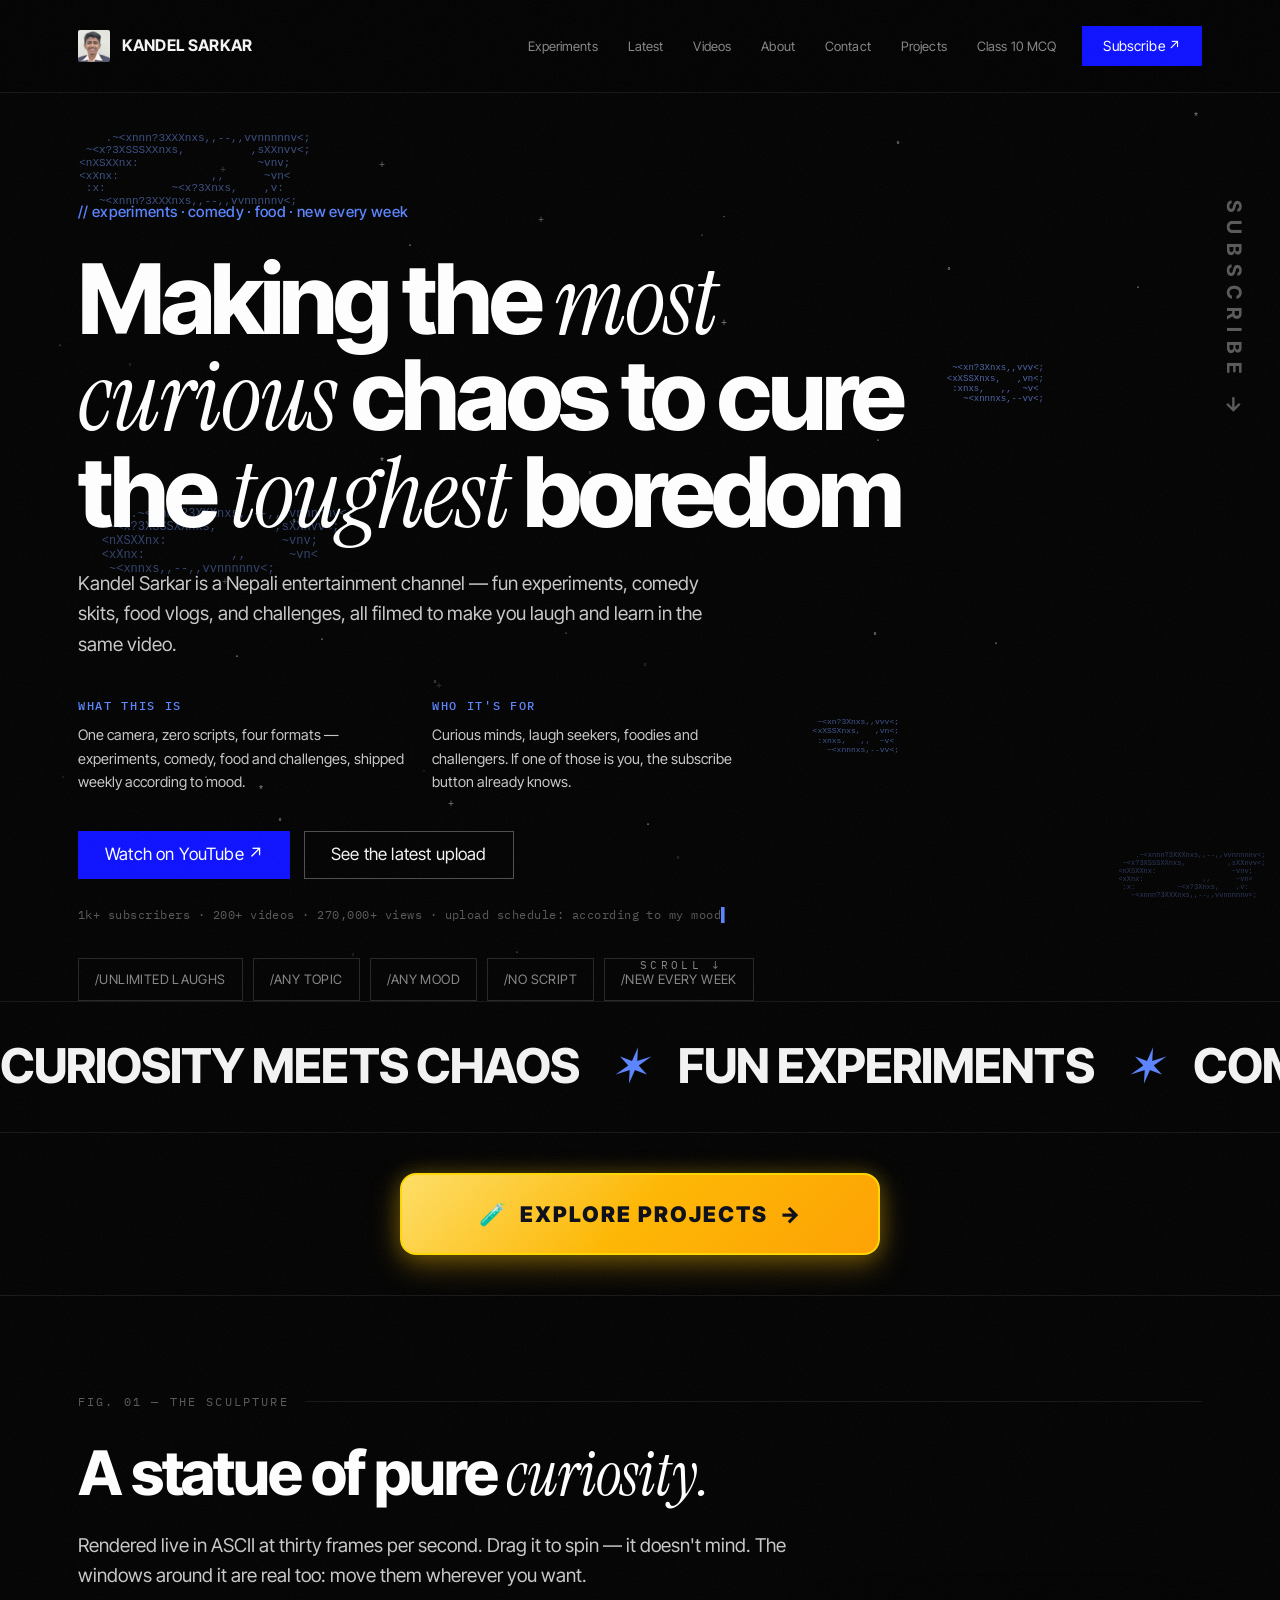
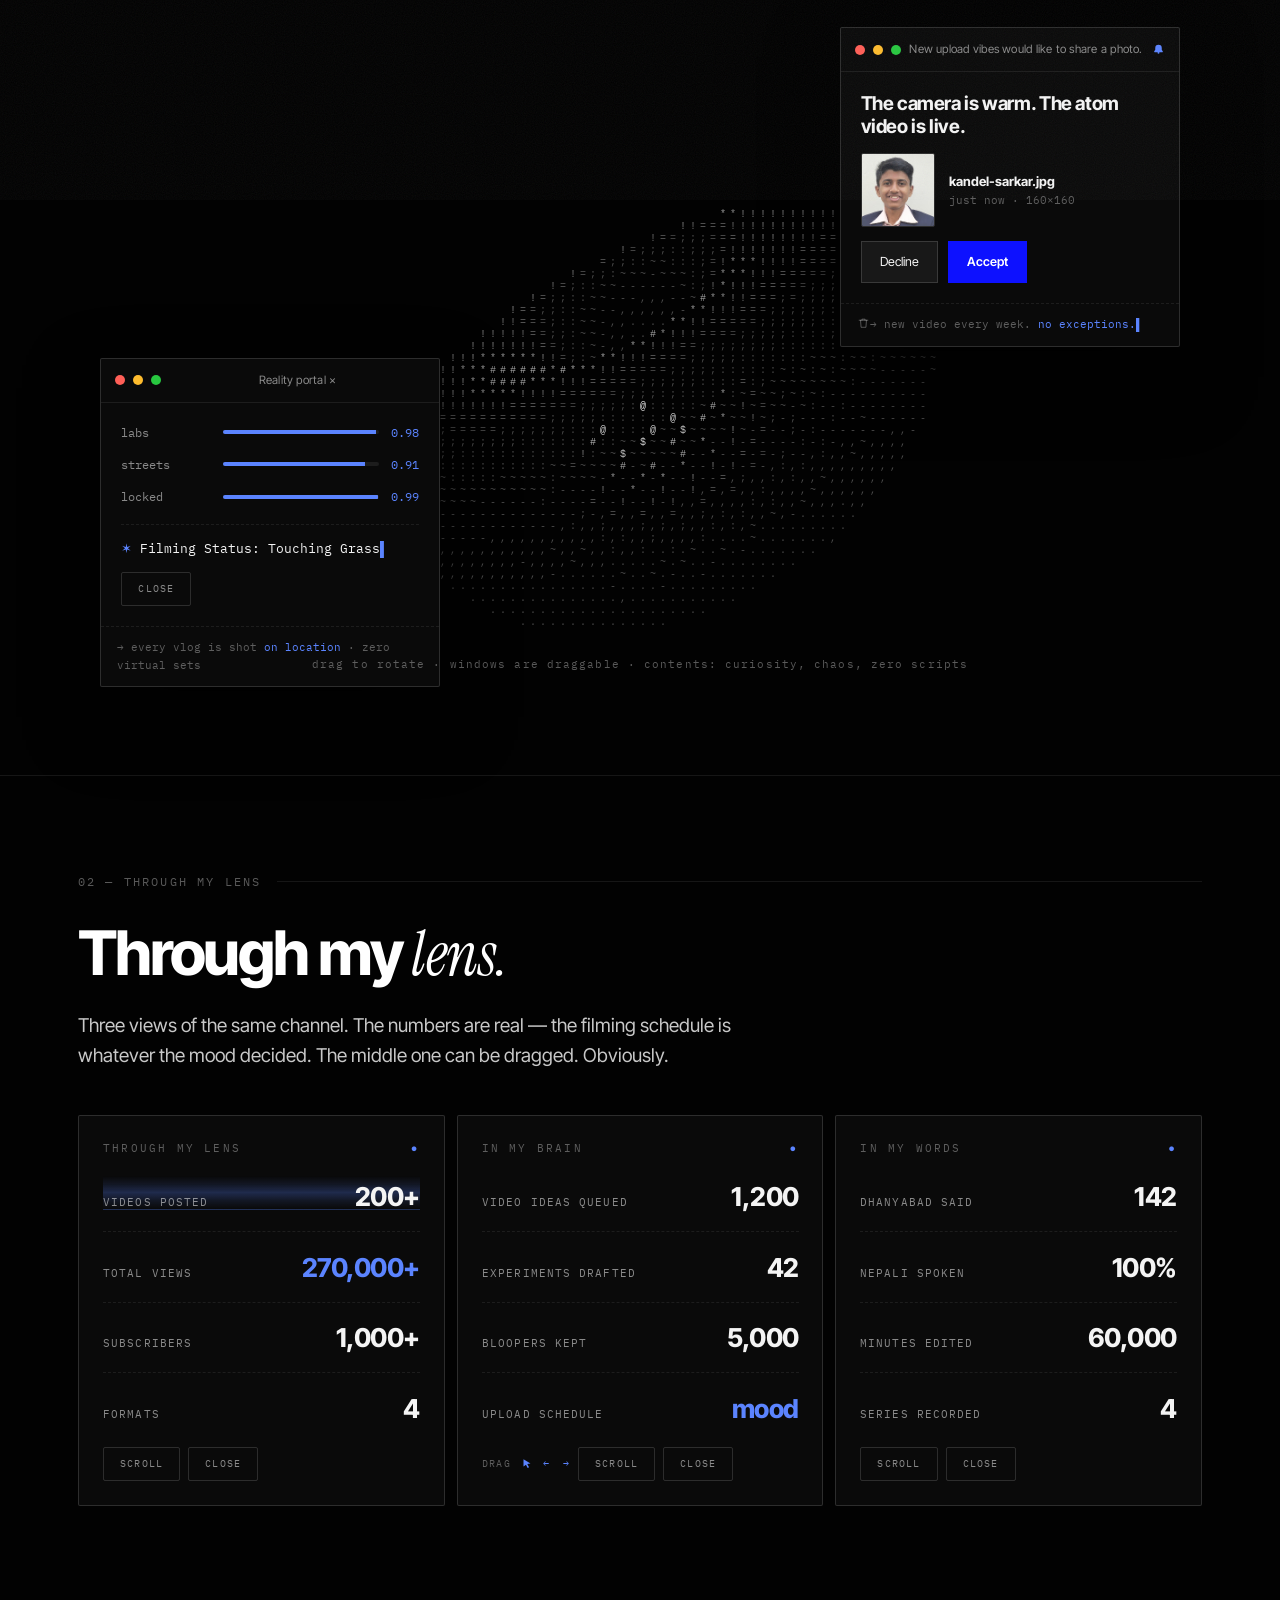
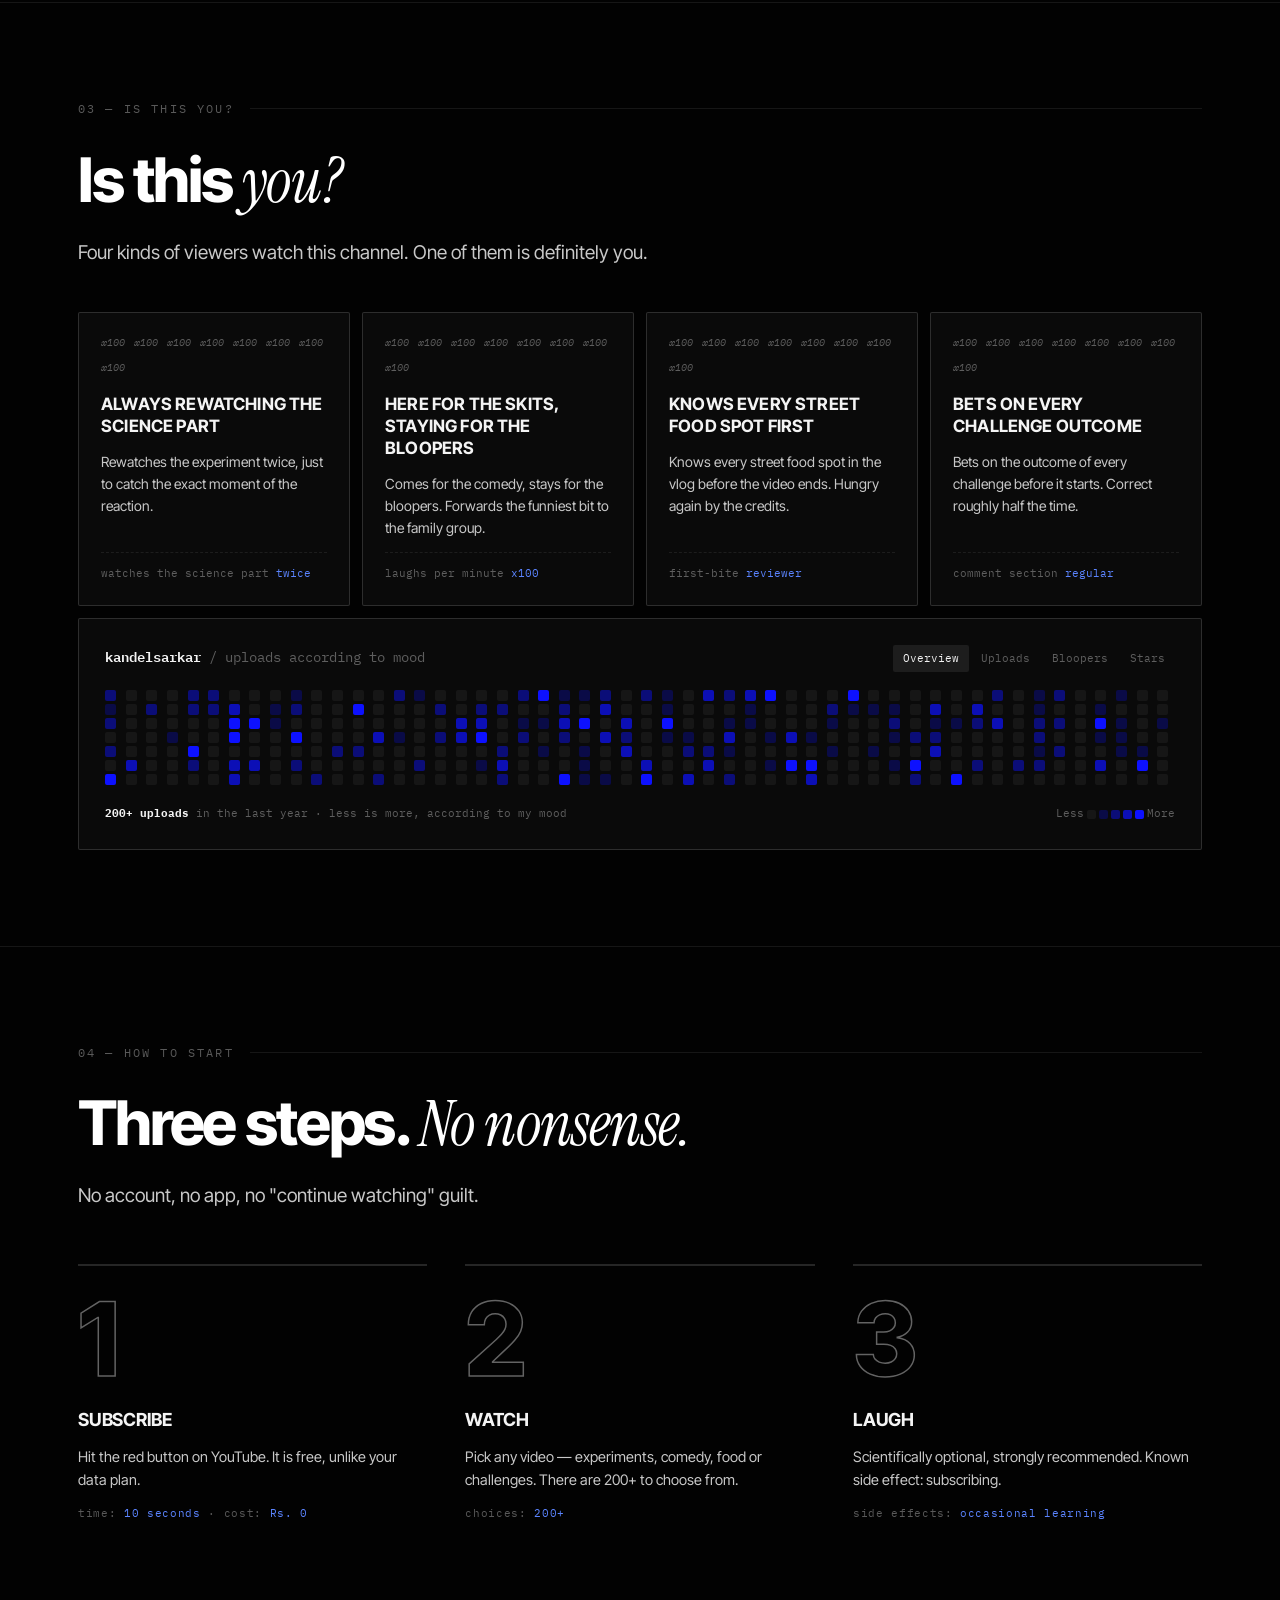
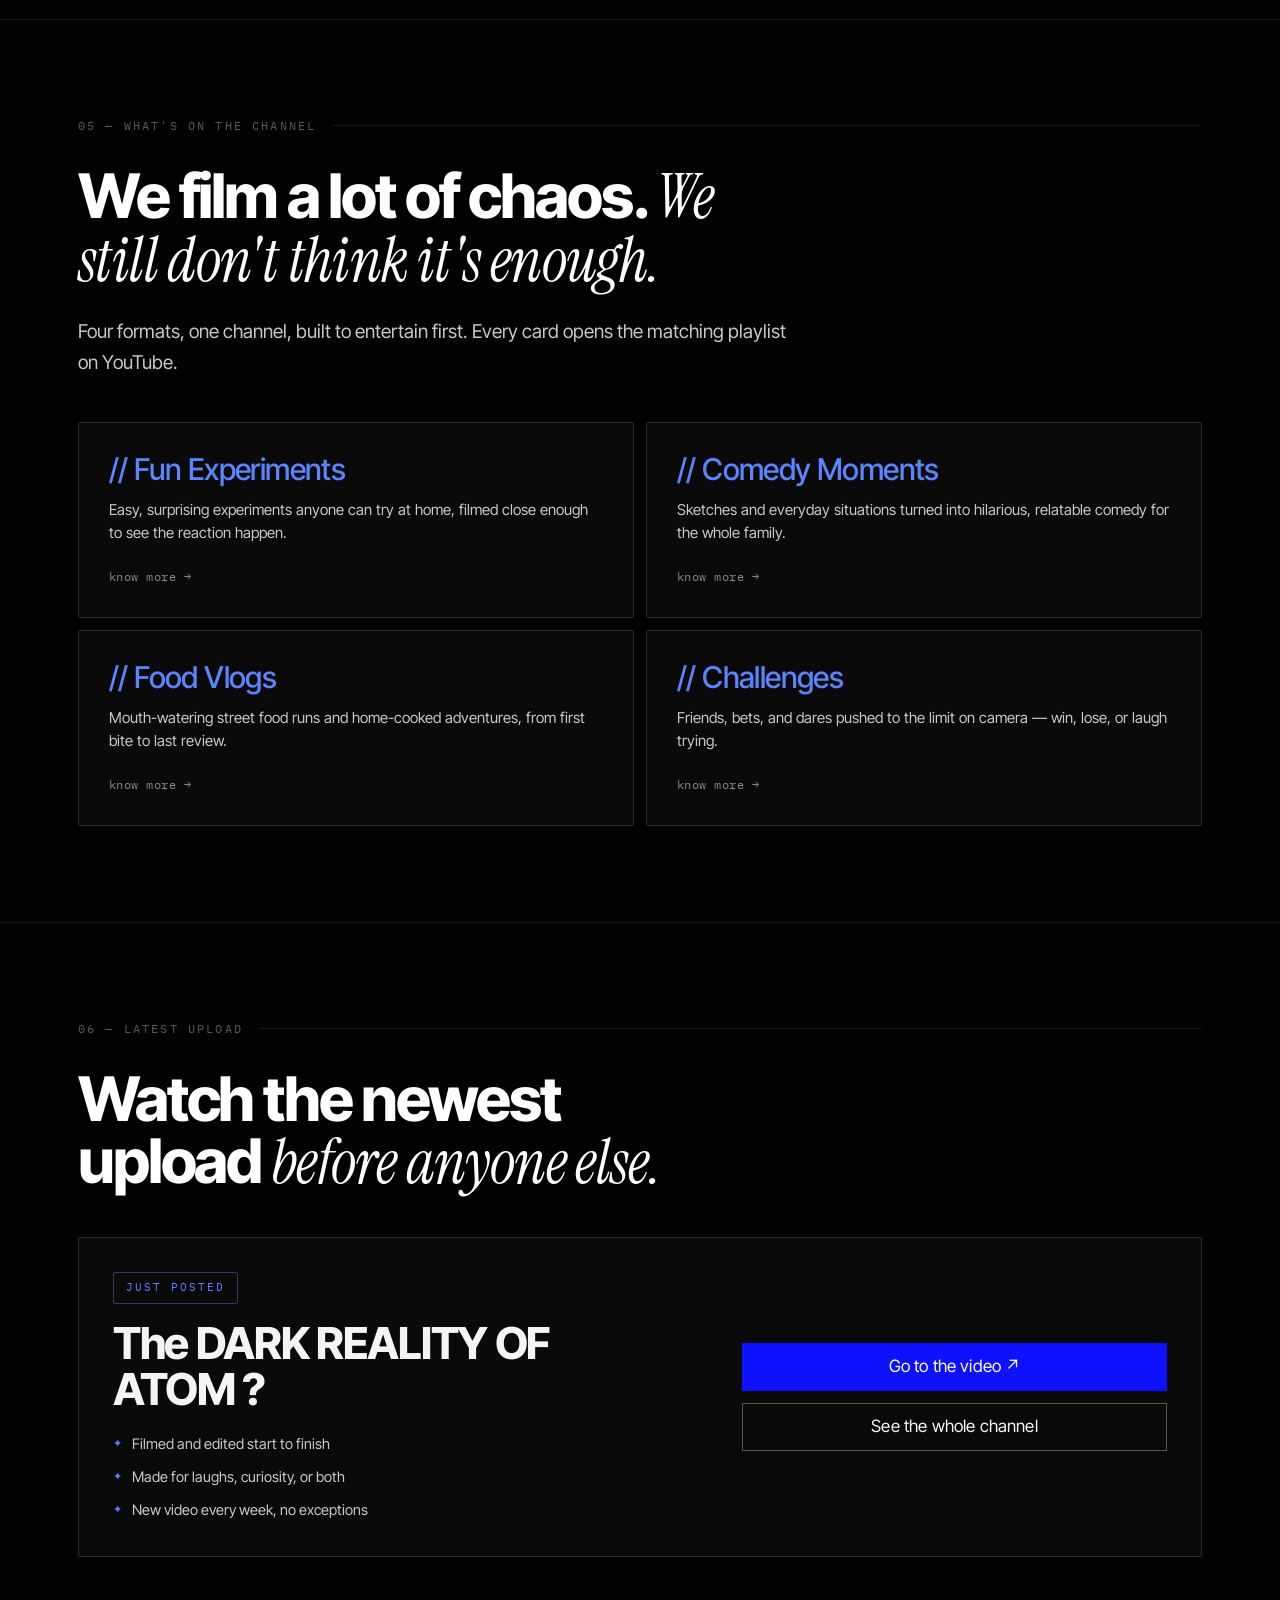
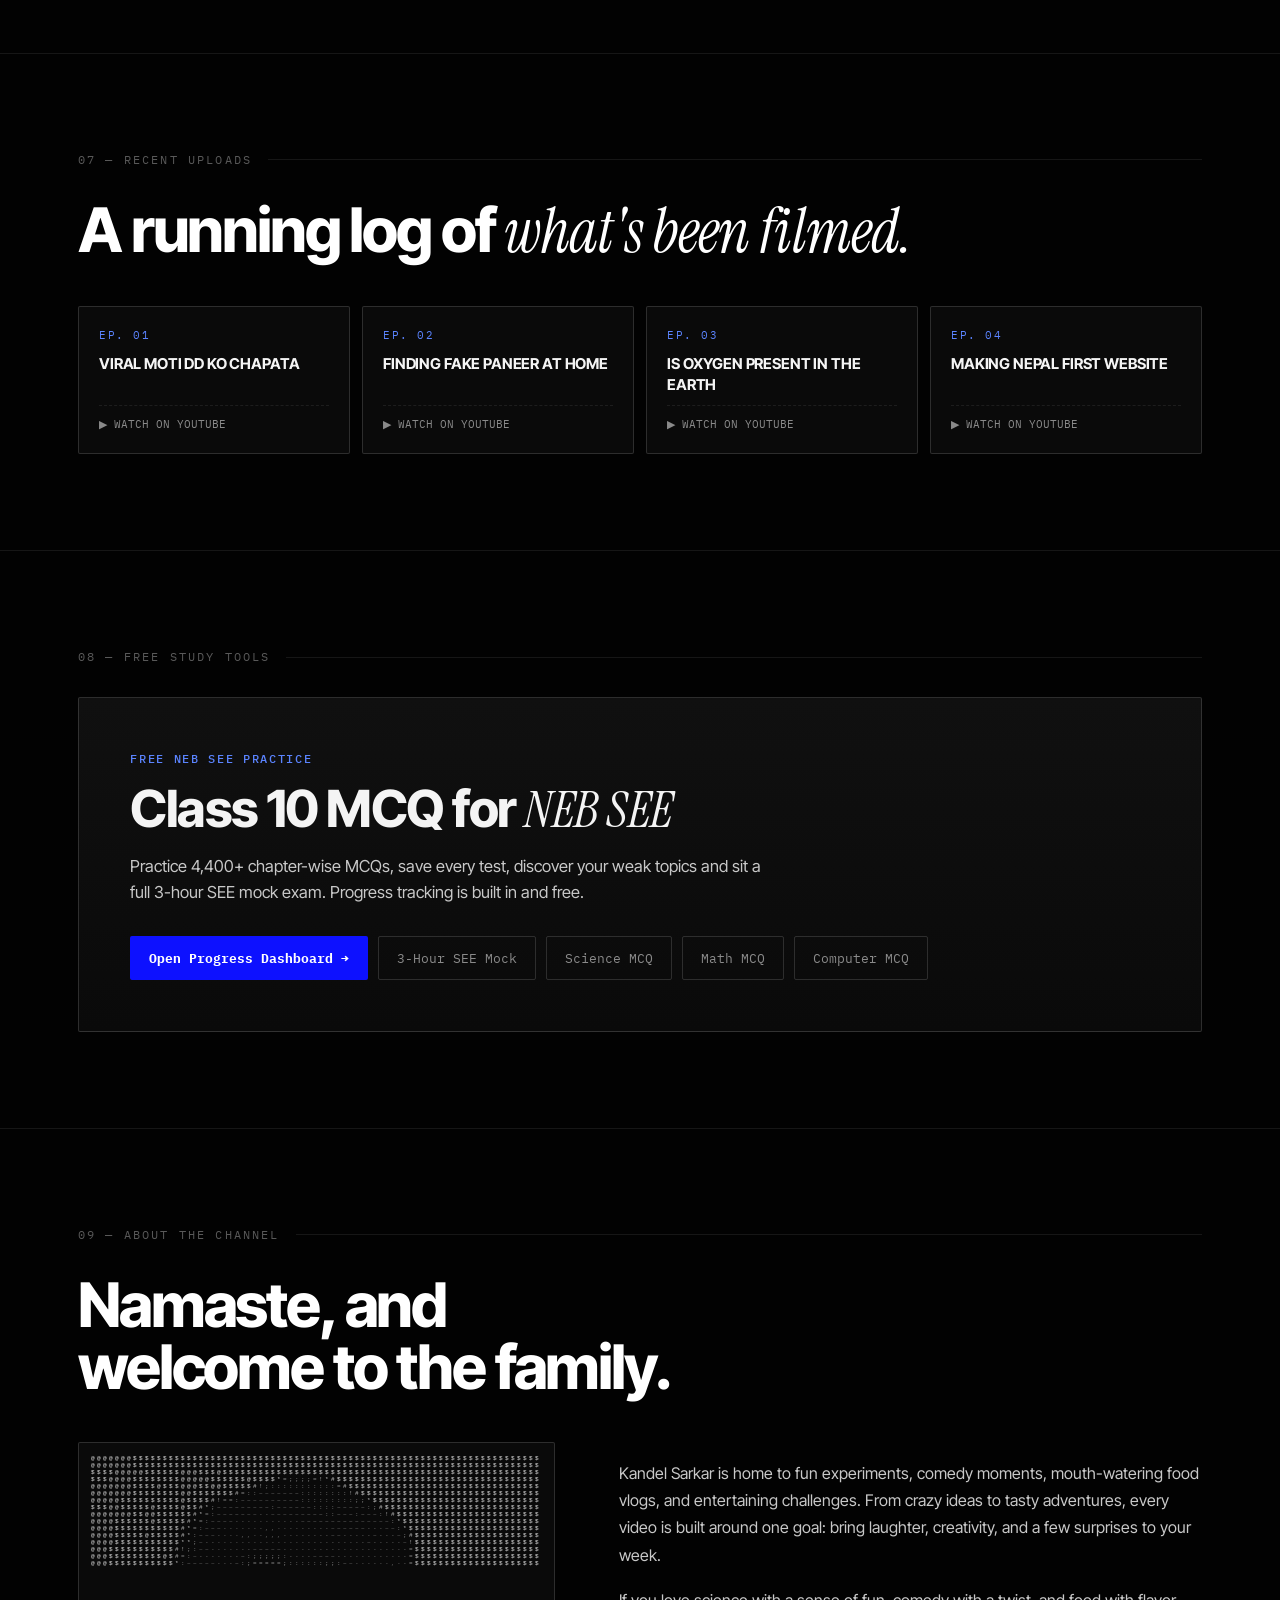
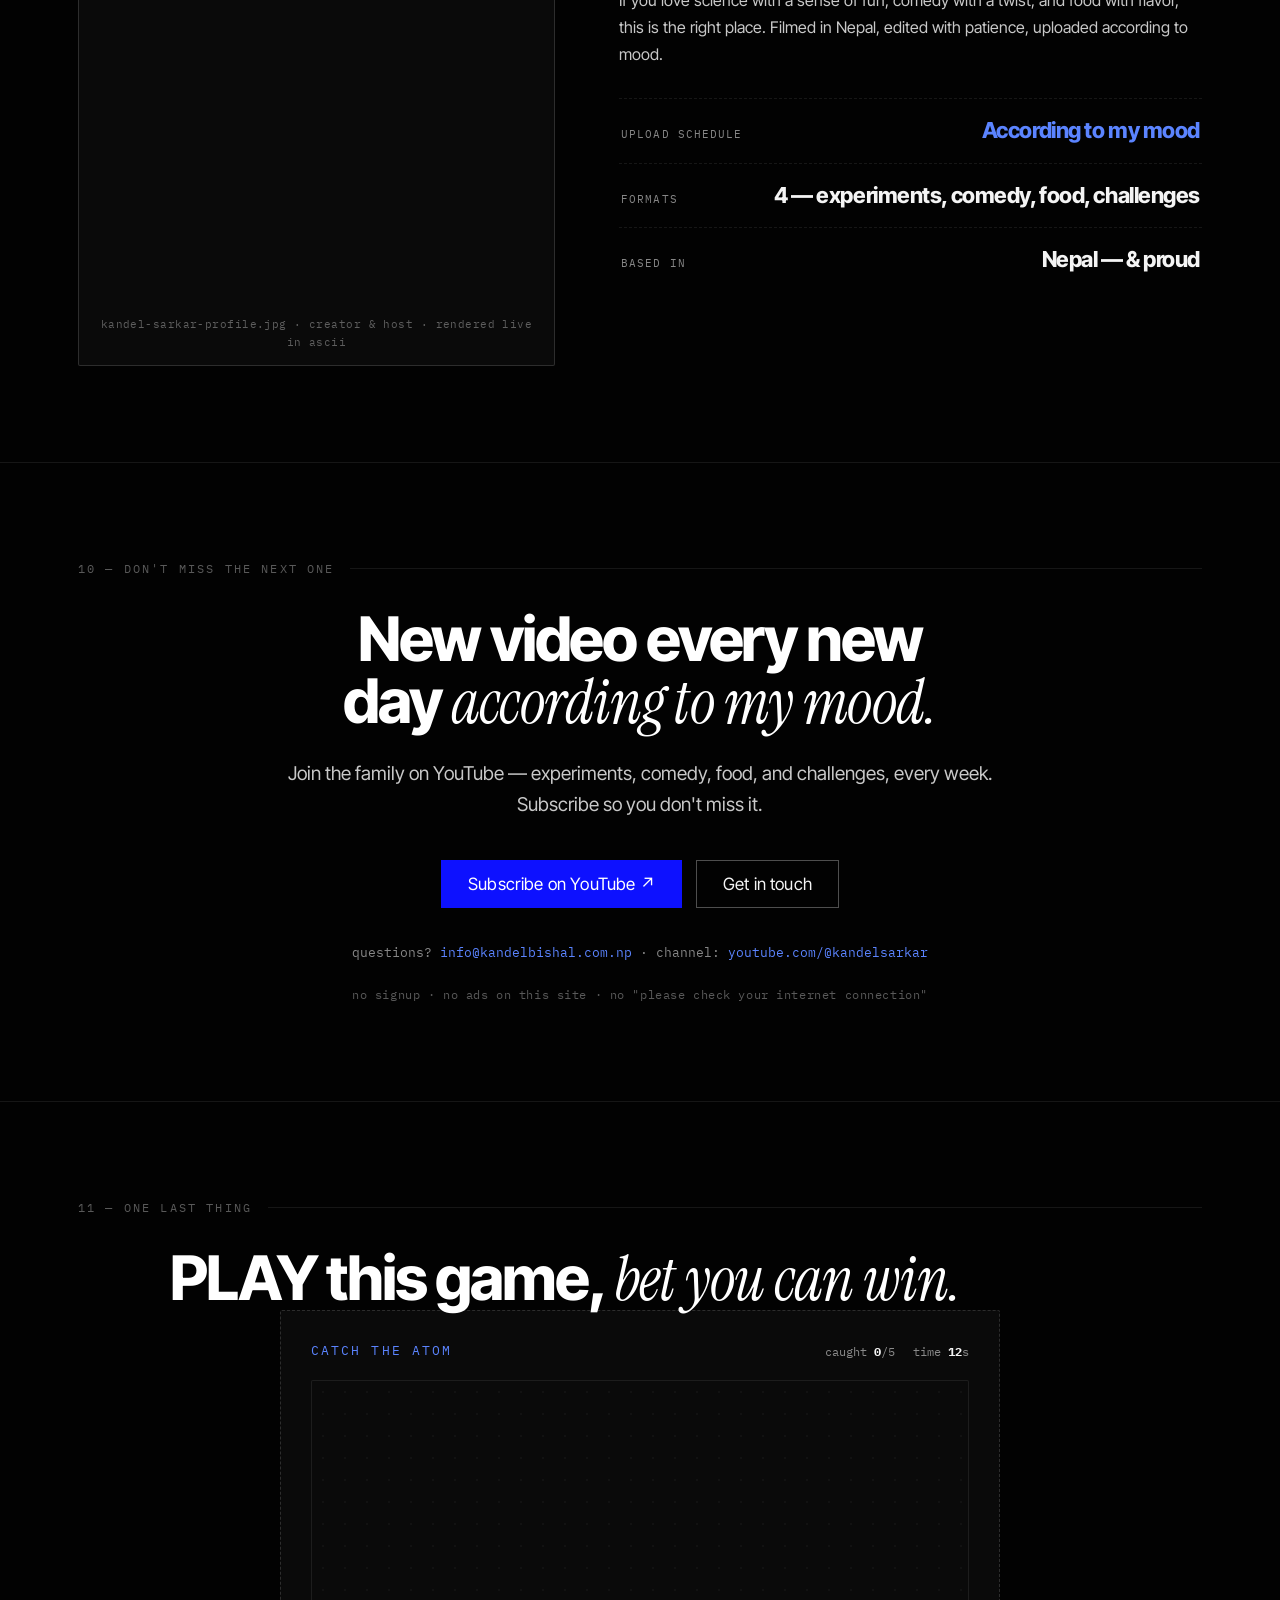
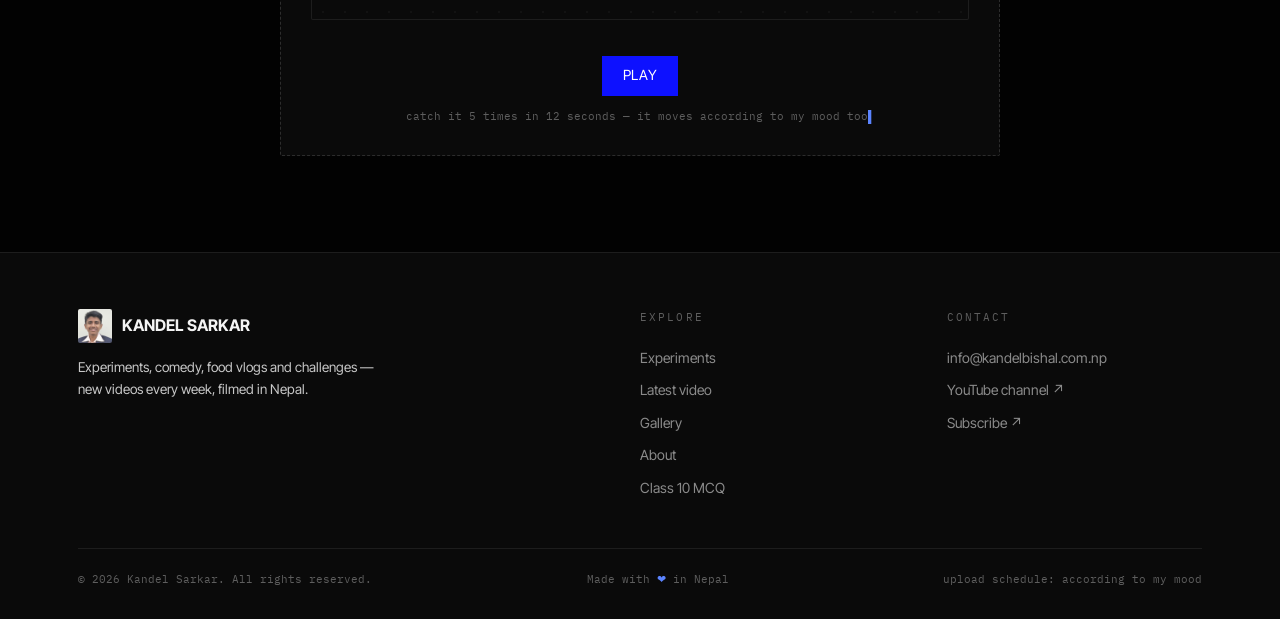
==== commit bb011533: "Restore golden favicon and projects button, add Projects nav link" ====
--- a/index.html
+++ b/index.html
@@ -23,8 +23,9 @@
 <meta name="twitter:description" content="4,400+ MCQs, saved progress, weak-topic radar and a full 3-hour SEE mock exam for Class 10 NEB.">
 <meta name="twitter:image" content="https://kandelbishal.com.np/kandel-sarkar-profile.jpg">
 
-<!-- Favicon (inline, no external request) -->
-<link rel="icon" href="data:image/svg+xml,%3Csvg xmlns='http://www.w3.org/2000/svg' viewBox='0 0 40 40'%3E%3Crect width='40' height='40' rx='8' fill='%23020202'/%3E%3Cpath d='M16 6H24V15.5L31 32C32 34.2 30.4 36.7 28 36.7H12C9.6 36.7 8 34.2 9 32L16 15.5V6Z' stroke='%235b84ff' stroke-width='2.5' stroke-linejoin='round' fill='none'/%3E%3C/svg%3E">
+<!-- Favicon (original golden mark) -->
+<link rel="icon" href="data:image/svg+xml,%3Csvg xmlns='http://www.w3.org/2000/svg' viewBox='0 0 40 40'%3E%3Crect width='40' height='40' rx='8' fill='%23150B28'/%3E%3Cpath d='M16 6H24V15.5L31 32C32 34.2 30.4 36.7 28 36.7H12C9.6 36.7 8 34.2 9 32L16 15.5V6Z' stroke='%23FFC24B' stroke-width='2.5' stroke-linejoin='round' fill='none'/%3E%3C/svg%3E">
+<link rel="icon" type="image/jpeg" href="kandel-sarkar-profile.jpg">
 
 <!-- Fonts — the same public families Razorpay's ai-builders page loads -->
 <link rel="preconnect" href="https://fonts.googleapis.com">
@@ -119,6 +120,7 @@
       <a class="nav-link" href="#gallery">Videos</a>
       <a class="nav-link" href="#about">About</a>
       <a class="nav-link" href="#contact">Contact</a>
+      <a class="nav-link" href="projects.html">Projects</a>
       <a class="nav-link" href="class-10-mcq.html">Class&nbsp;10&nbsp;MCQ</a>
       <a class="btn btn-primary btn-sm nav-cta" href="https://youtube.com/@kandelsarkar" target="_blank" rel="noopener">Subscribe&nbsp;&#8599;</a>
     </nav>
@@ -170,6 +172,16 @@
     <span>CURIOSITY MEETS CHAOS <b>&#10038;</b> FUN EXPERIMENTS <b>&#10038;</b> COMEDY SKITS <b>&#10038;</b> FOOD VLOGS <b>&#10038;</b> CHALLENGES <b>&#10038;</b> NEW EVERY WEEK <b>&#10038;</b> FILMED IN NEPAL <b>&#10038;</b></span>
     <span>CURIOSITY MEETS CHAOS <b>&#10038;</b> FUN EXPERIMENTS <b>&#10038;</b> COMEDY SKITS <b>&#10038;</b> FOOD VLOGS <b>&#10038;</b> CHALLENGES <b>&#10038;</b> NEW EVERY WEEK <b>&#10038;</b> FILMED IN NEPAL <b>&#10038;</b></span>
   </div>
+</div>
+
+<!-- ================= CENTERED 3D GOLDEN PROJECT BUTTON ================= -->
+<div class="project-btn-wrapper">
+  <a href="projects.html" class="gold-project-btn" id="projectBtn">
+    <span class="btn-glow" aria-hidden="true"></span>
+    <span class="btn-text">
+      <span class="btn-icon" aria-hidden="true">🧪</span> EXPLORE PROJECTS <span class="btn-arrow" aria-hidden="true">→</span>
+    </span>
+  </a>
 </div>
 
 <!-- ================= THE SCULPTURE (rotating 3D ASCII torus + draggable windows) ================= -->
--- a/assets/style.css
+++ b/assets/style.css
@@ -63,6 +63,7 @@
   max-width: 940px;
   text-wrap: balance;
 }
+.scramble-char { color: rgba(91, 132, 255, 0.6); }
 .em {
   font-family: var(--serif);
   font-style: italic;
@@ -121,6 +122,69 @@
 .btn-ghost { border-color: rgba(255, 255, 255, 0.3); background: transparent; color: var(--text); }
 .btn-ghost:hover { border-color: rgba(255, 255, 255, 0.7); transform: translateY(-1px); }
 .btn-sm { min-height: 40px; padding: 0 20px; font-size: 14px; }
+
+/* ---------- centered 3D golden projects button (restored) ---------- */
+.project-btn-wrapper {
+  display: flex;
+  justify-content: center;
+  align-items: center;
+  width: 100%;
+  padding: 40px 20px;
+  box-sizing: border-box;
+}
+.gold-project-btn {
+  position: relative;
+  display: inline-flex;
+  align-items: center;
+  justify-content: center;
+  width: 100%;
+  max-width: 480px;
+  padding: 22px 40px;
+  font-size: 1.35rem;
+  font-weight: 900;
+  letter-spacing: 2px;
+  color: #0b0d17;
+  background: linear-gradient(135deg, #ffe066 0%, #ffb700 50%, #ffa200 100%);
+  border: 2px solid #ffd700;
+  border-radius: 16px;
+  text-decoration: none;
+  cursor: pointer;
+  overflow: hidden;
+  box-shadow: 0 10px 30px rgba(255, 183, 0, 0.35), 0 0 20px rgba(255, 215, 0, 0.2);
+  transition: transform 0.15s ease-out, box-shadow 0.25s ease-out, border-color 0.25s ease;
+  transform-style: preserve-3d;
+  perspective: 1000px;
+}
+.btn-glow {
+  position: absolute;
+  top: 0;
+  left: 0;
+  width: 100%;
+  height: 100%;
+  background: radial-gradient(circle at var(--mouse-x, 50%) var(--mouse-y, 50%), rgba(255, 255, 255, 0.7) 0%, transparent 60%);
+  opacity: 0;
+  pointer-events: none;
+  transition: opacity 0.3s ease;
+}
+.gold-project-btn:hover .btn-glow { opacity: 1; }
+.gold-project-btn:hover {
+  box-shadow: 0 20px 45px rgba(255, 183, 0, 0.55), 0 0 30px rgba(255, 224, 102, 0.8);
+  border-color: #ffffff;
+}
+.btn-text {
+  position: relative;
+  z-index: 2;
+  display: flex;
+  align-items: center;
+  gap: 12px;
+  pointer-events: none;
+}
+.btn-arrow { transition: transform 0.2s ease; }
+.gold-project-btn:hover .btn-arrow { transform: translateX(6px); }
+.gold-project-btn:active { transform: scale(0.95) !important; }
+@media (max-width: 480px) {
+  .gold-project-btn { font-size: 1.1rem; padding: 18px 24px; }
+}
 
 /* ---------- film grain (0.7s steps(1) infinite — same recipe as theirs) ---------- */
 .grain {
